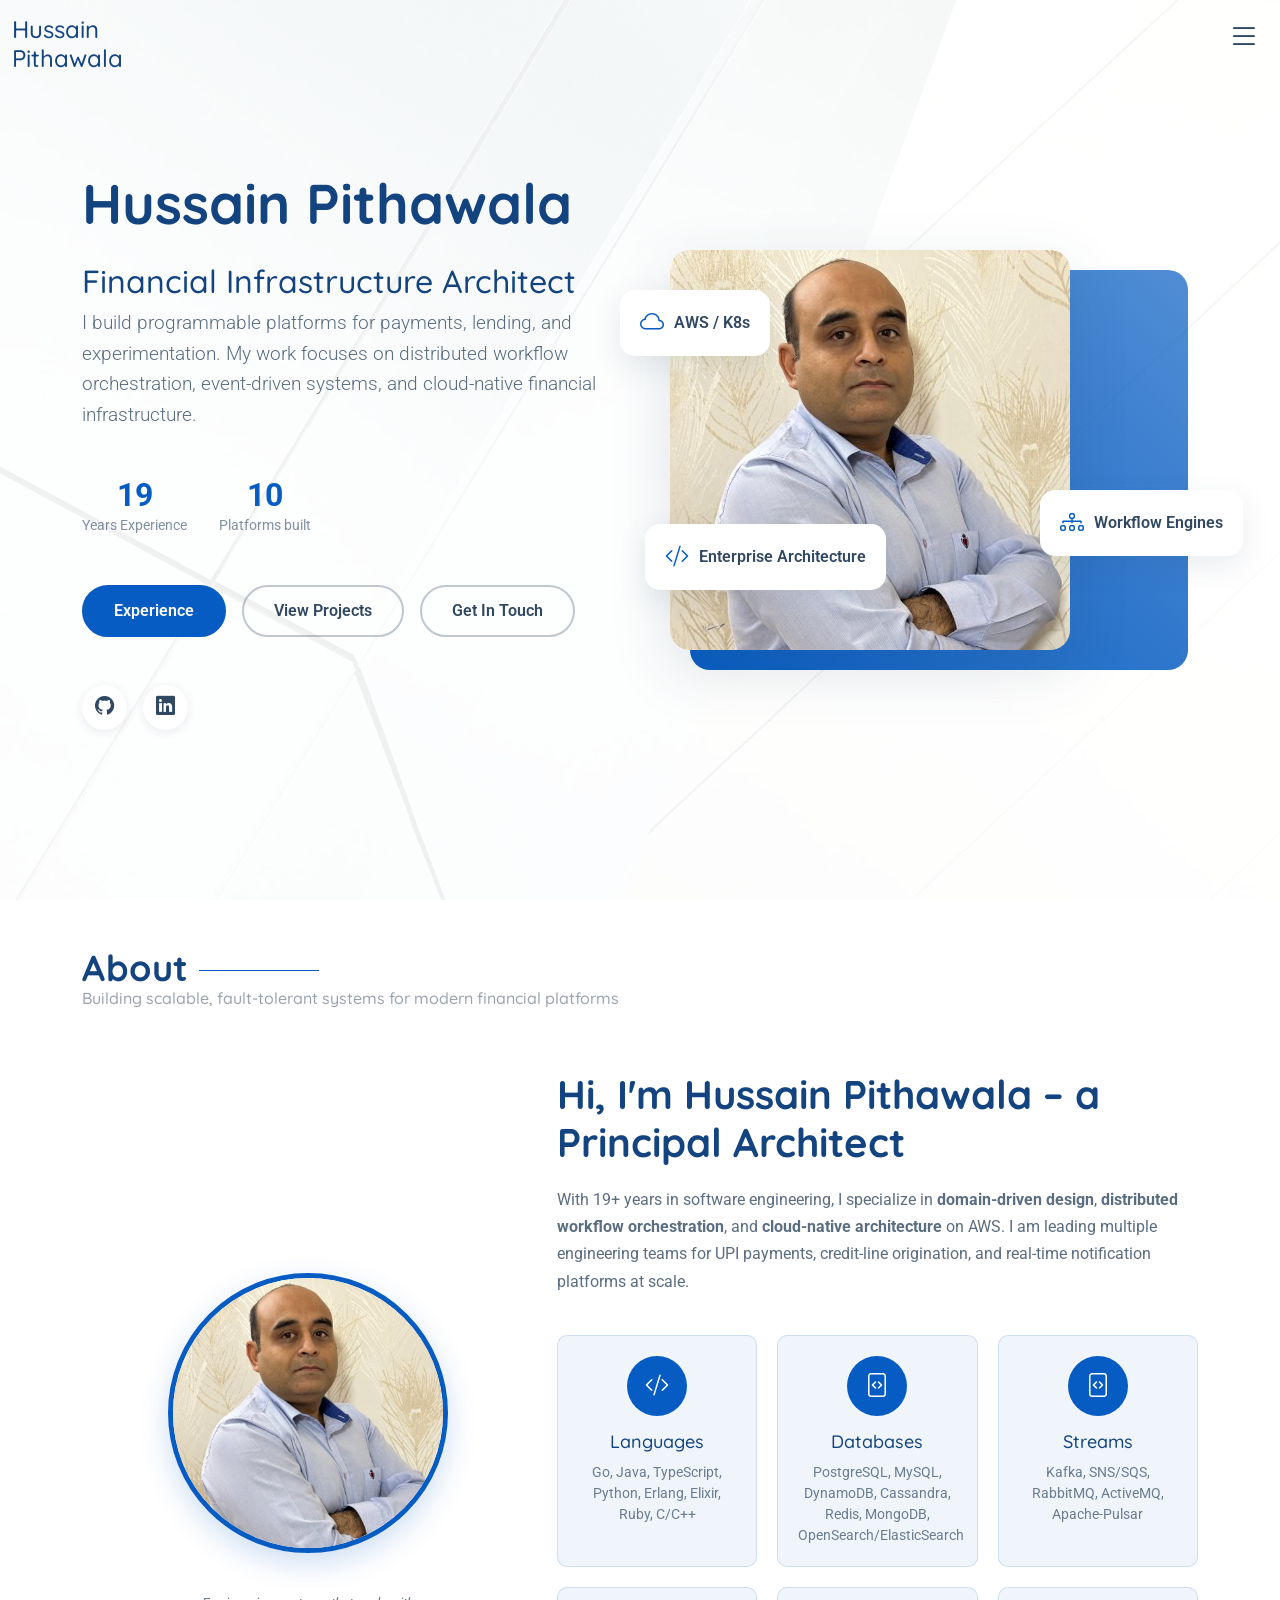
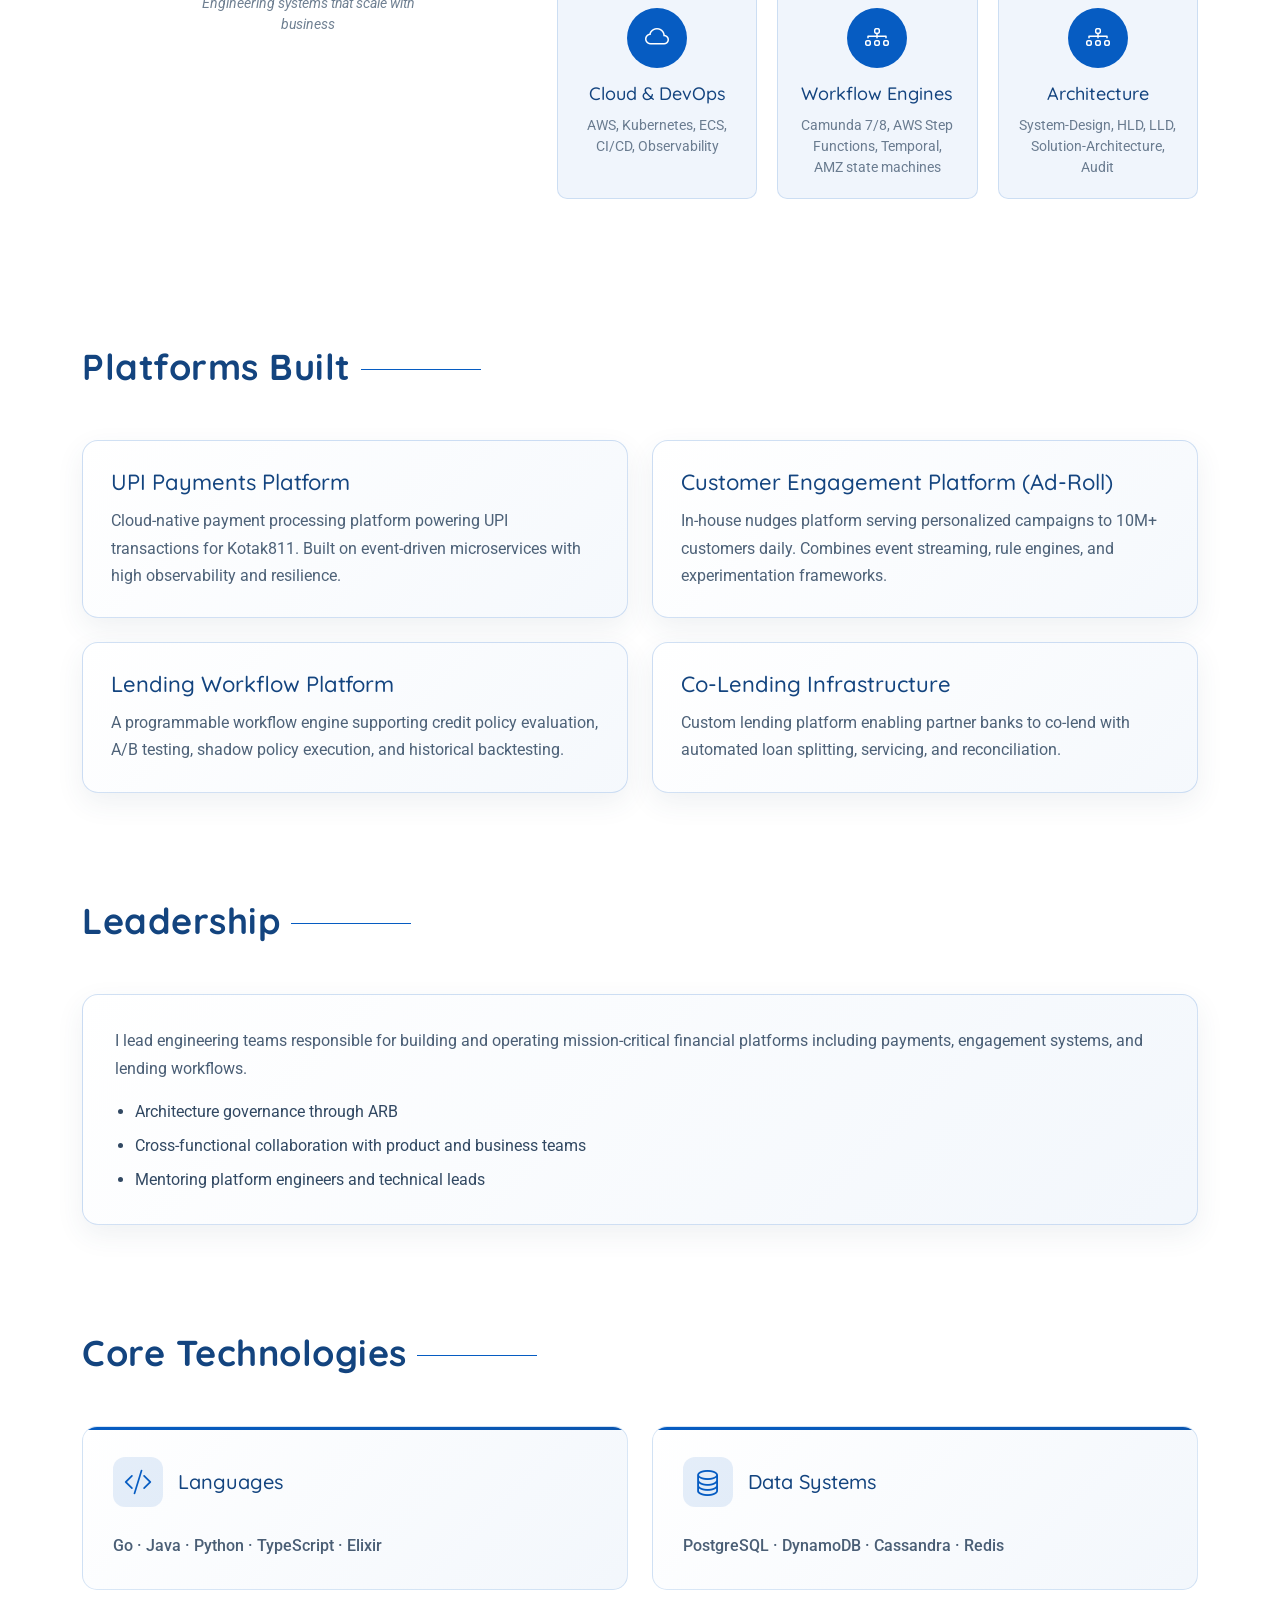
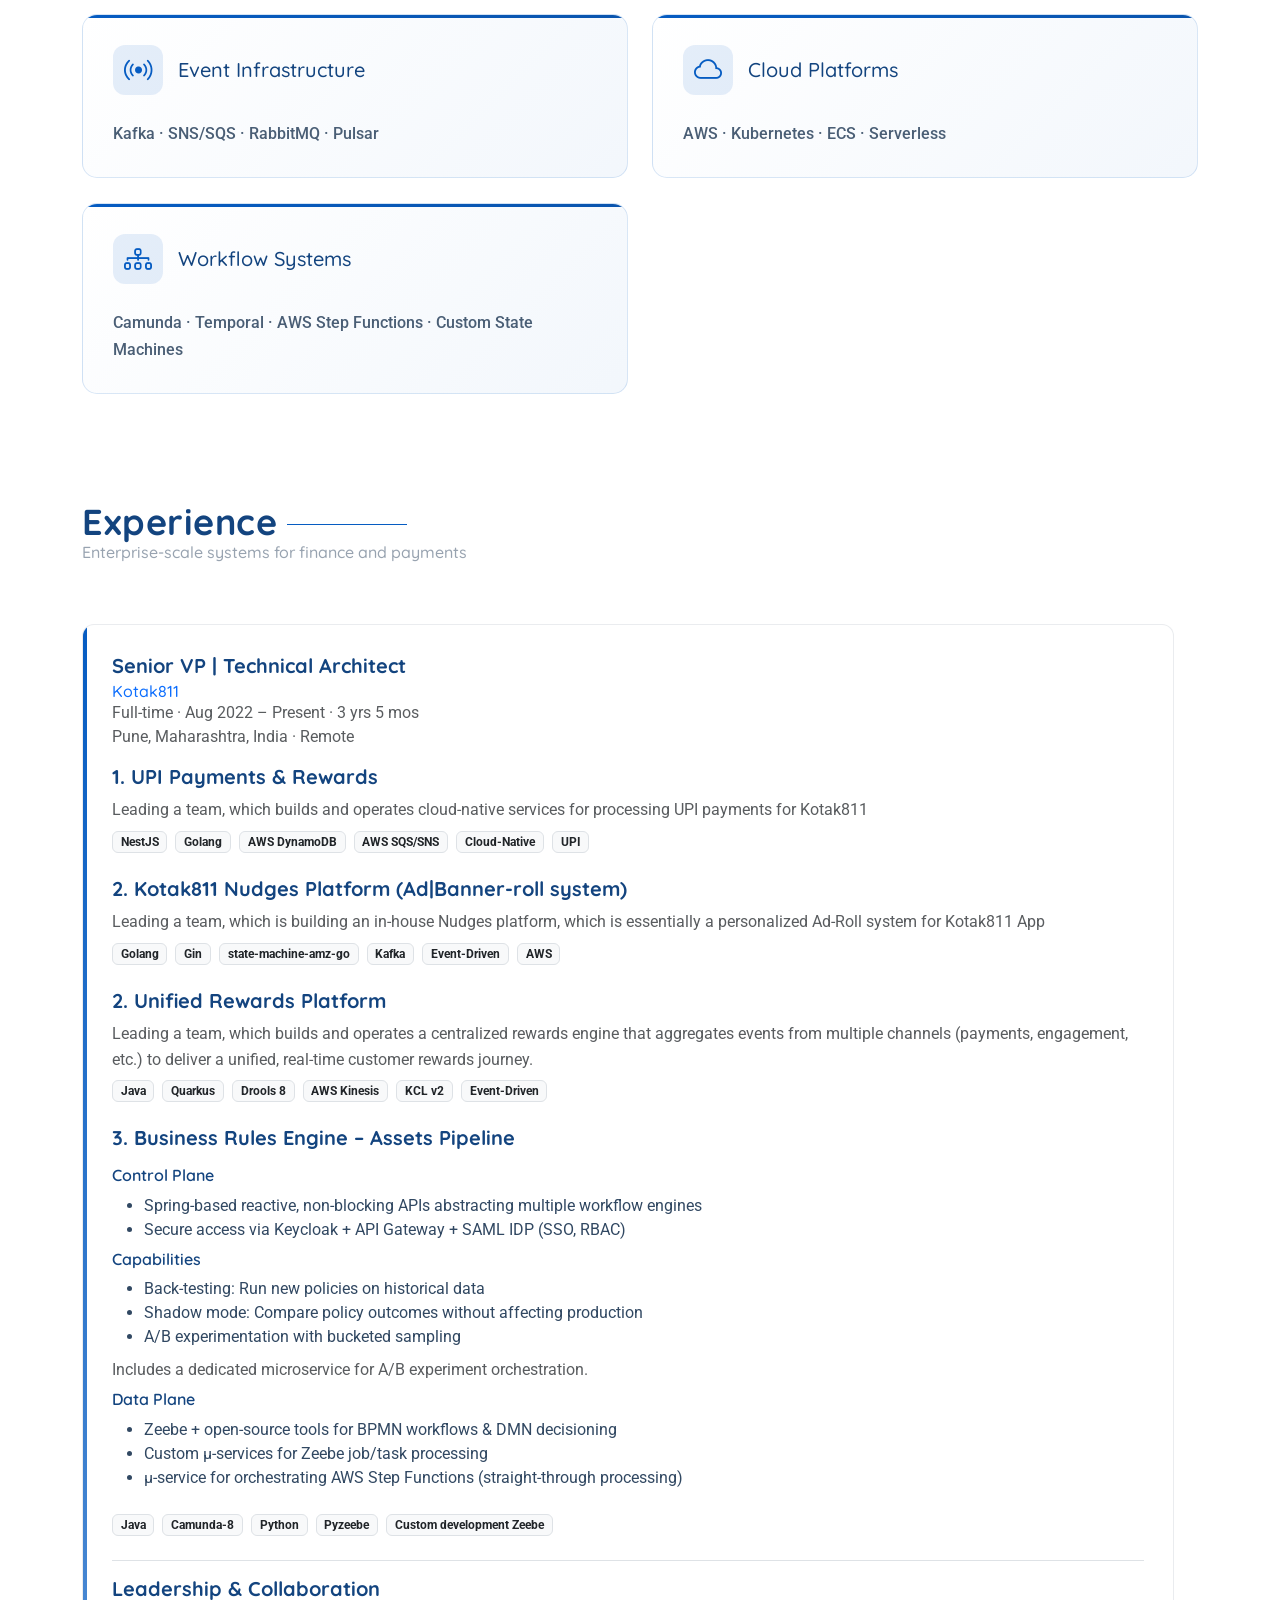
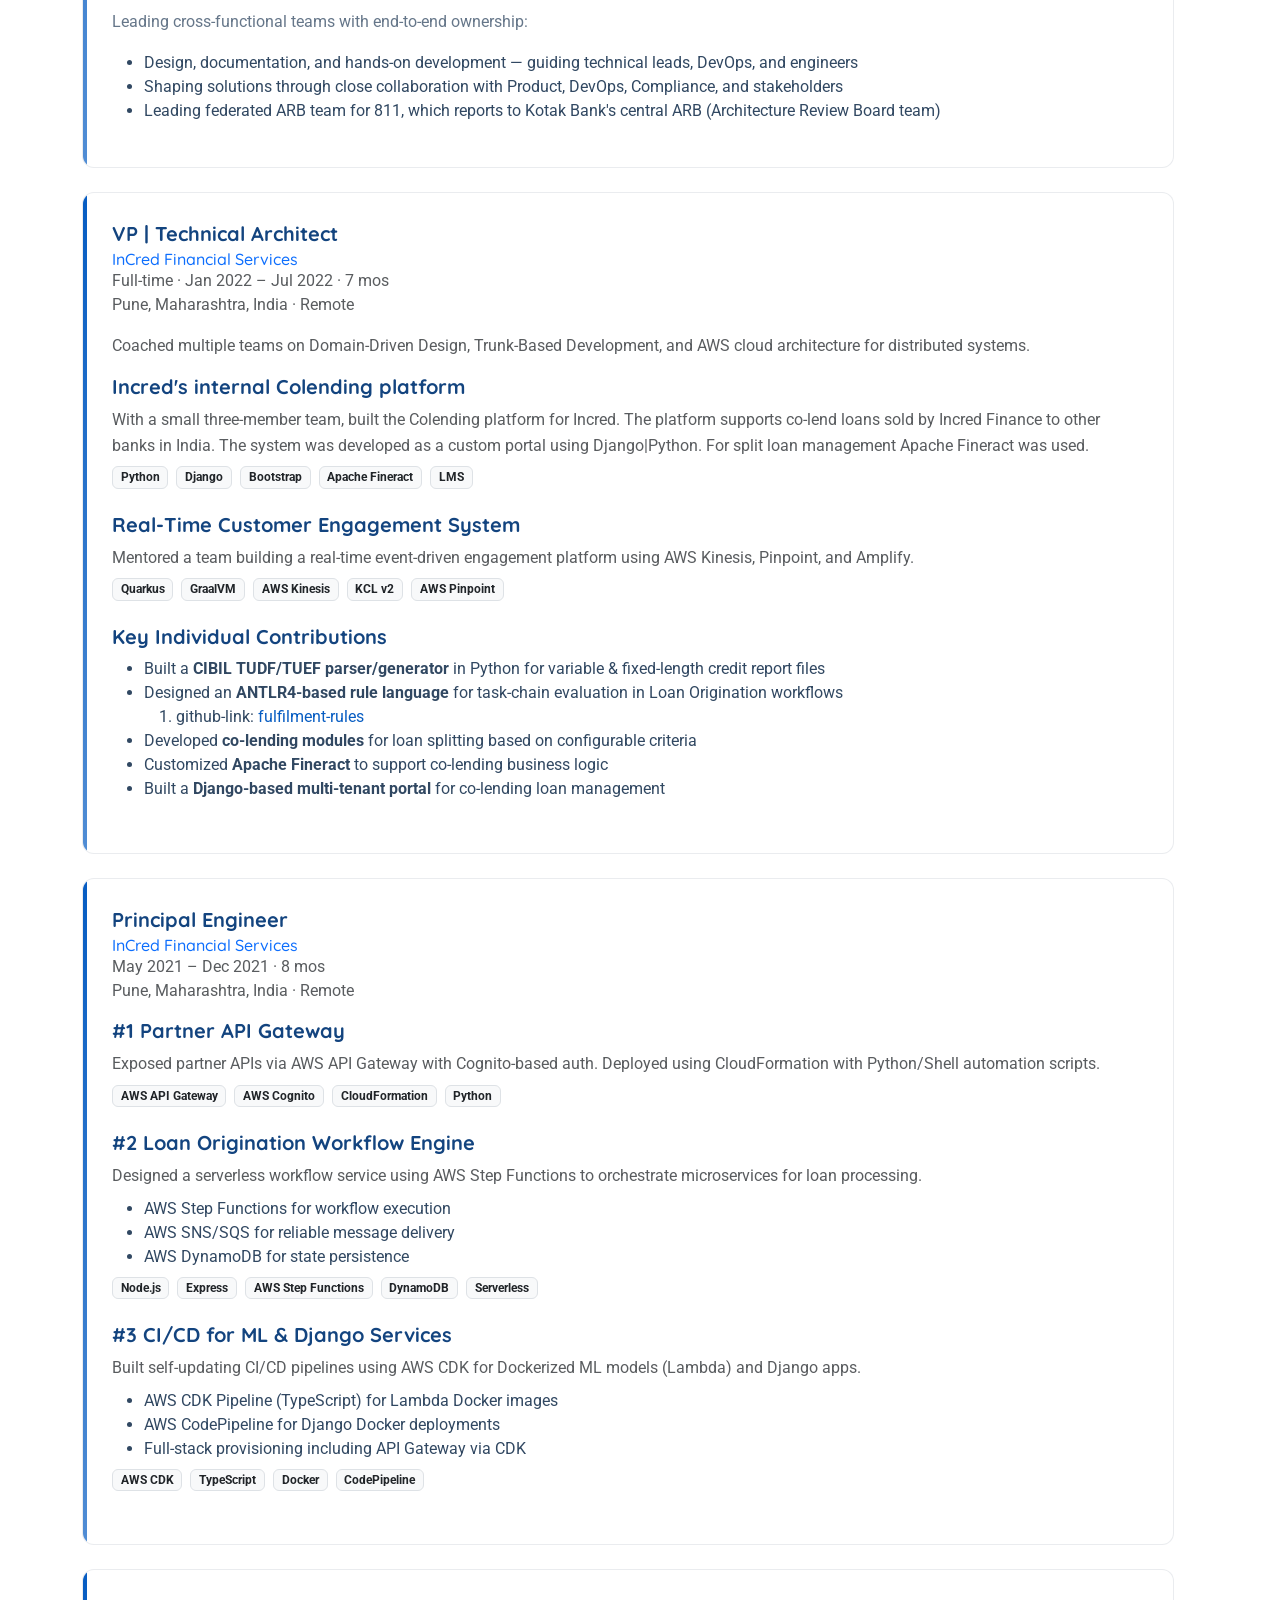
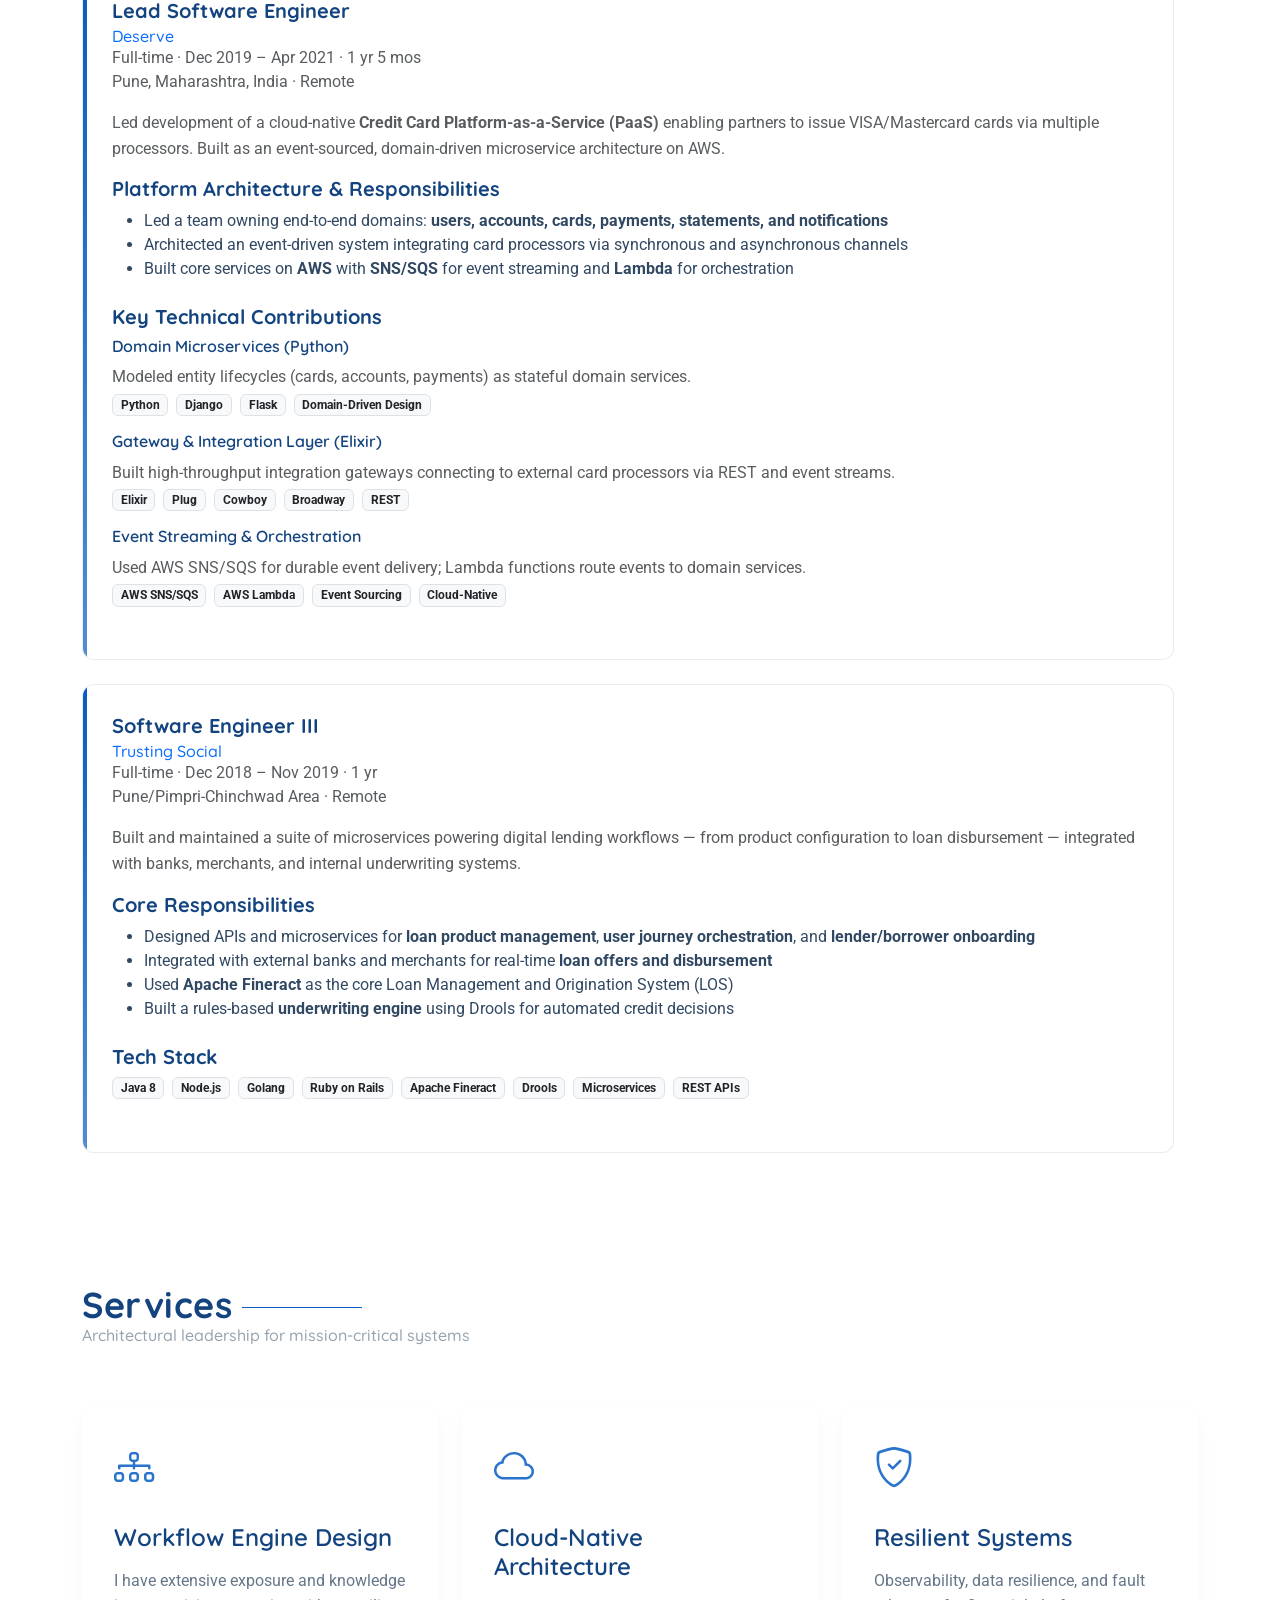
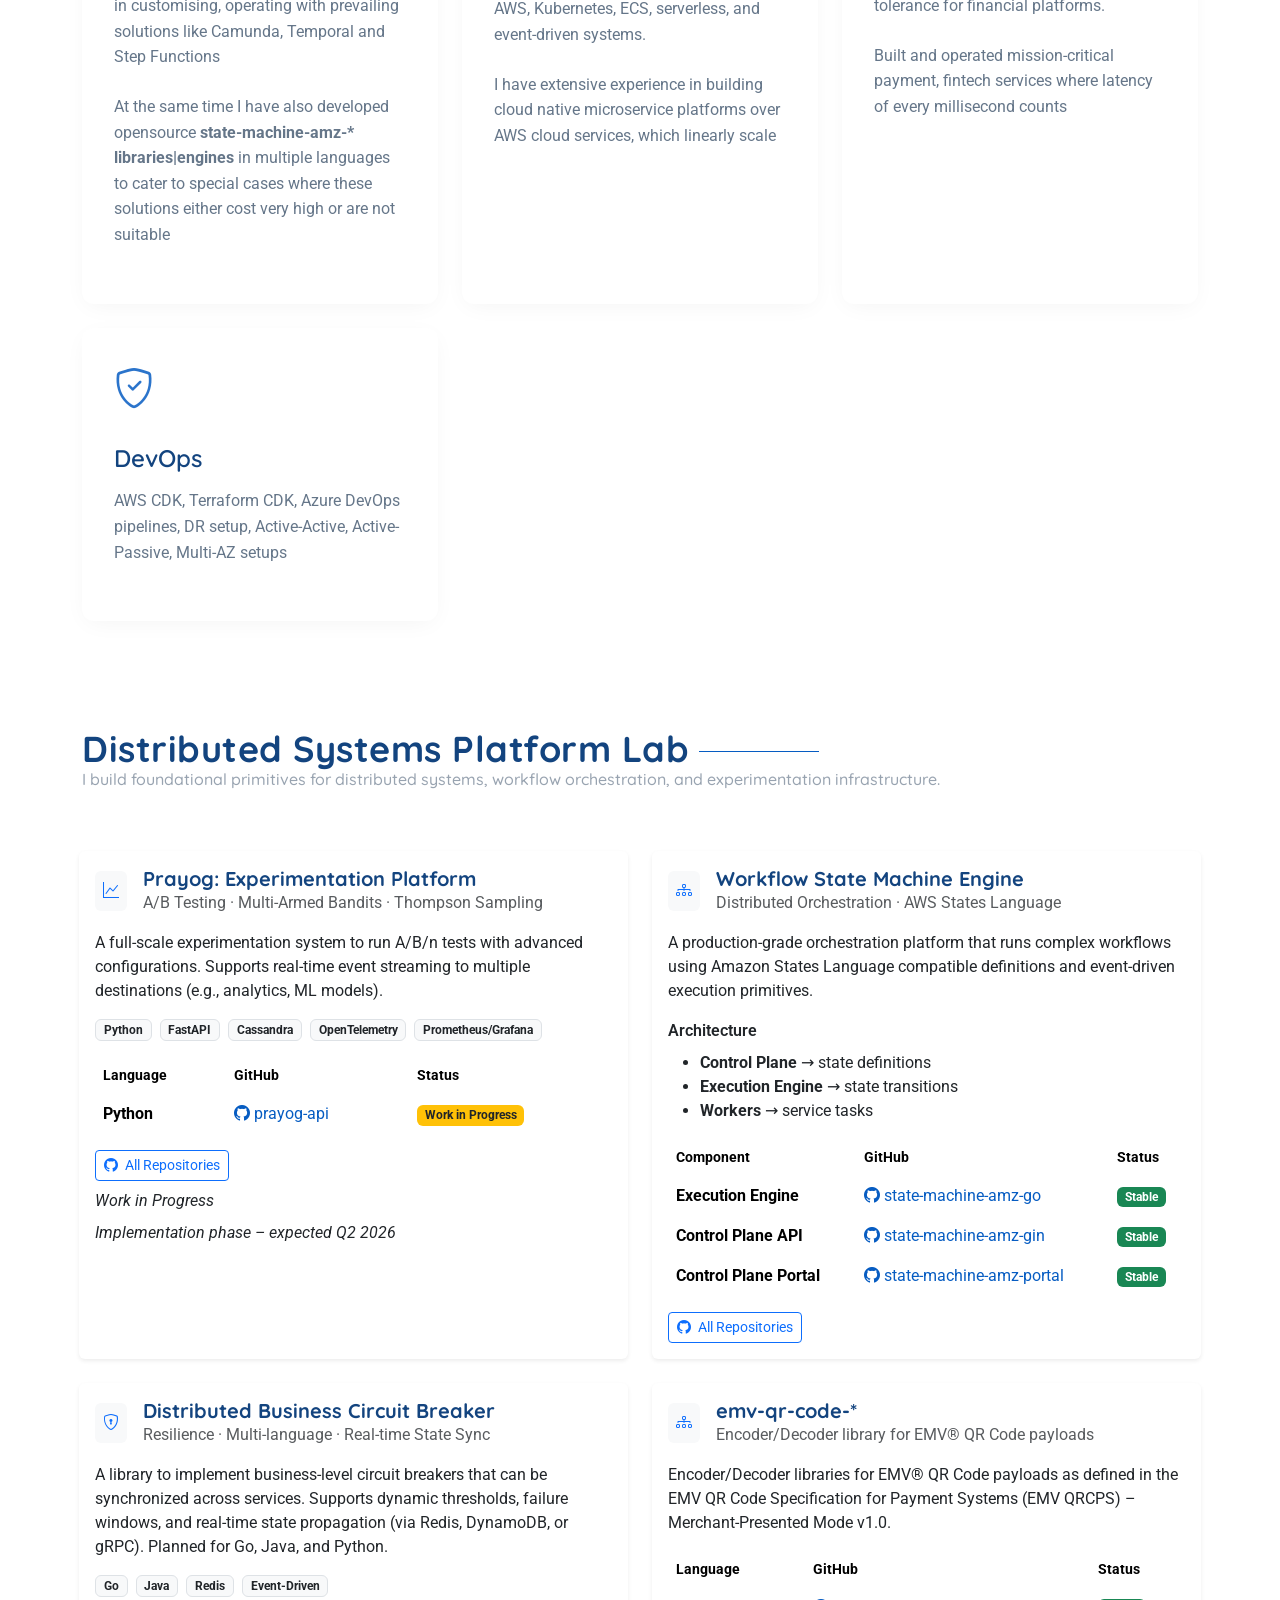
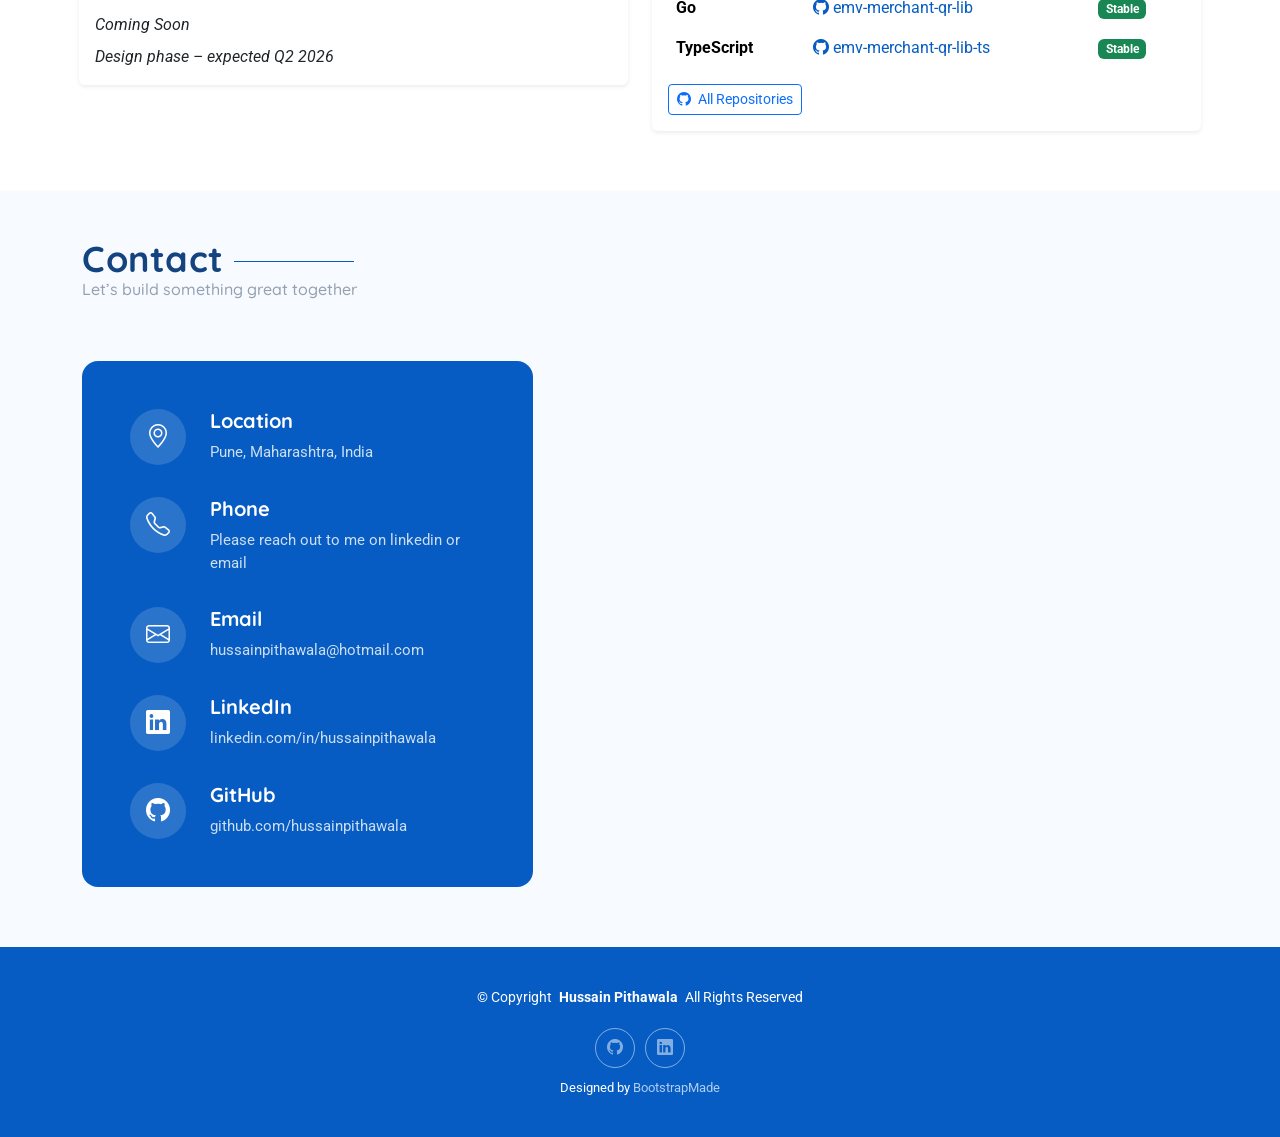
==== index.html @ 538e1e31 "added leadership section and improved workflow state machine details" ====
<!DOCTYPE html>
<html lang="en">
<head>
  <meta charset="utf-8">
  <meta content="width=device-width, initial-scale=1.0" name="viewport">
  <title>Hussain Pithawala – Principal Architect</title>
  <meta name="description" content="Principal Architect specializing in distributed systems, workflow engines (Camunda, AWS Step Functions), and cloud-native platforms on AWS & Kubernetes.">
  <meta name="keywords" content="Go, Java, AWS, Kubernetes, Camunda, Step Functions, Temporal, Workflow Engine, Distributed Systems, Banking, UPI, Lending">

  <!-- Favicons -->
  <link href="assets/img/favicon.png" rel="icon">
  <link href="assets/img/apple-touch-icon.png" rel="apple-touch-icon">

  <!-- Fonts -->
  <link href="https://fonts.googleapis.com" rel="preconnect">
  <link href="https://fonts.gstatic.com" rel="preconnect" crossorigin>
  <link href="https://fonts.googleapis.com/css2?family=Roboto:ital,wght@0,100;0,300;0,400;0,500;0,700;0,900;1,100;1,300;1,400;1,500;1,700;1,900&family=Open+Sans:ital,wght@0,300;0,400;0,500;0,600;0,700;0,800;1,300;1,400;1,500;1,600;1,700;1,800&family=Quicksand:wght@300;400;500;600;700&display=swap" rel="stylesheet">

  <!-- Vendor CSS Files -->
  <link href="assets/vendor/bootstrap/css/bootstrap.min.css" rel="stylesheet">
  <link href="assets/vendor/bootstrap-icons/bootstrap-icons.css" rel="stylesheet">
  <link href="assets/vendor/aos/aos.css" rel="stylesheet">
  <link href="assets/vendor/glightbox/css/glightbox.min.css" rel="stylesheet">
  <link href="assets/vendor/swiper/swiper-bundle.min.css" rel="stylesheet">

  <!-- Main CSS File -->
  <link href="assets/css/main.css" rel="stylesheet">
</head>

<body class="index-page">
<header id="header" class="header d-flex align-items-center fixed-top">
  <div class="container-fluid  d-flex align-items-center justify-content-between ">
    <a href="#" class="logo d-flex align-items-center">
      <h4 class="sitename">Hussain <br/> Pithawala</h4>
    </a>
    <nav id="navmenu" class="navmenu">
      <div class="profile-img">
        <img src="assets/img/profile/hussain-1.jpeg" alt="Hussain Pithawala" class="img-fluid rounded-circle">
      </div>
      <a href="/" class="logo d-flex align-items-center justify-content-center">
        <h1 class="sitename">Hussain Pithawala</h1>
      </a>
      <div class="social-links text-center">
        <a href="https://github.com/hussainpithawala" class="github"><i class="bi bi-github"></i></a>
        <a href="https://www.linkedin.com/in/hussainpithawala" class="linkedin"><i class="bi bi-linkedin"></i></a>
      </div>
      <ul>
        <li><a href="#hero">Home</a></li>
        <li><a href="#about">About</a></li>
        <li><a href="#resume">Experience</a></li>
        <li><a href="#portfolio">Portfolio</a></li>
        <li><a href="#services">Services</a></li>
        <li><a href="#contact">Contact</a></li>
      </ul>
      <i class="mobile-nav-toggle d-xl-none bi bi-list"></i>
    </nav>
  </div>
</header>

<main class="main">
  <!-- Hero Section -->
  <section id="hero" class="hero section">
    <div class="container">
      <div class="row g-0 align-items-center">
        <div class="col-lg-6 hero-content" data-aos="fade-right" data-aos-delay="100">
          <div class="content-wrapper">
            <h1 class="hero-title">Hussain Pithawala</h1>
            <h2>Financial Infrastructure Architect</h2>
            <p class="lead">I build programmable platforms for payments, lending, and experimentation. My work focuses on distributed workflow orchestration, event-driven systems, and cloud-native financial infrastructure.</p>
            <div class="hero-stats" data-aos="fade-up" data-aos-delay="200">
              <div class="stat-item">
                <span class="purecounter" data-purecounter-start="0" data-purecounter-end="19" data-purecounter-duration="2">0</span>
                <span class="stat-label">Years Experience</span>
              </div>
              <div class="stat-item">
                <span class="purecounter" data-purecounter-start="0" data-purecounter-end="10" data-purecounter-duration="2">0</span>
                <span class="stat-label">Platforms built</span>
              </div>
            </div>
            <div class="hero-actions" data-aos="fade-up" data-aos-delay="300">
              <a href="#resume" class="btn btn-primary">Experience</a>
              <a href="#portfolio" class="btn btn-outline">View Projects</a>
              <a href="#contact" class="btn btn-outline">Get In Touch</a>
            </div>
            <div class="social-links mt-3" data-aos="fade-up" data-aos-delay="400">
              <a href="https://github.com/hussainpithawala"><i class="bi bi-github"></i></a>
              <a href="https://www.linkedin.com/in/hussainpithawala"><i class="bi bi-linkedin"></i></a>
            </div>
          </div>
        </div>
        <div class="col-lg-6 hero-image" data-aos="fade-left" data-aos-delay="200">
          <div class="image-container">
            <div class="floating-elements">
              <div class="floating-card card-1" data-aos="zoom-in" data-aos-delay="400">
                <i class="bi bi-cloud"></i>
                <span>AWS / K8s</span>
              </div>
              <div class="floating-card card-2" data-aos="zoom-in" data-aos-delay="500">
                <i class="bi bi-diagram-3"></i>
                <span>Workflow Engines</span>
              </div>
              <div class="floating-card card-3" data-aos="zoom-in" data-aos-delay="300">
                <i class="bi bi-code-slash"></i>
                <span>Enterprise Architecture</span>
              </div>
<!--              <div class="floating-card card-4" data-aos="zoom-in" data-aos-delay="300">-->
<!--                <i class="bi bi-shield-plus"></i>-->
<!--                <span>Distributed Systems</span>-->
<!--              </div>-->
            </div>
            <img src="assets/img/profile/hussain-1.jpeg" alt="Hussain Pithawala" class="img-fluid hero-main-image">
            <div class="image-overlay"></div>
          </div>
        </div>
      </div>
    </div>
  </section>

  <!-- About Section -->
  <section id="about" class="about section">
    <div class="container section-title">
      <h2>About</h2>
      <p>Building scalable, fault-tolerant systems for modern financial platforms</p>
    </div>
    <div class="container" data-aos="fade-up" data-aos-delay="100">
      <div class="row align-items-center">
        <div class="col-lg-5" data-aos="fade-right" data-aos-delay="200">
          <div class="profile-image-wrapper">
            <div class="profile-image">
              <img src="assets/img/profile/hussain-1.jpeg" alt="Profile" class="img-fluid">
            </div>
            <div class="signature-section">
              <p class="quote">Engineering systems that scale with business</p>
            </div>
          </div>
        </div>
        <div class="col-lg-7" data-aos="fade-left" data-aos-delay="300">
          <div class="about-content">
            <div class="intro">
              <h2>Hi, I'm Hussain Pithawala – a Principal Architect</h2>
              <p>With 19+ years in software engineering, I specialize in <strong>domain-driven design</strong>, <strong>distributed workflow orchestration</strong>, and <strong>cloud-native architecture</strong> on AWS. I am leading multiple engineering teams for UPI payments, credit-line origination, and real-time notification platforms at scale.</p>
            </div>
            <div class="skills-grid">
              <div class="skill-item" data-aos="zoom-in" data-aos-delay="500">
                <div class="skill-icon"><i class="bi bi-code-slash"></i></div>
                <h4>Languages</h4>
                <p>Go, Java, TypeScript, Python, Erlang, Elixir, Ruby, C/C++</p>
              </div>
              <div class="skill-item" data-aos="zoom-in" data-aos-delay="500">
                <div class="skill-icon"><i class="bi bi-file-code"></i></div>
                <h4>Databases</h4>
                <p>PostgreSQL, MySQL, DynamoDB, Cassandra, Redis, MongoDB, OpenSearch/ElasticSearch</p>
              </div>
              <div class="skill-item" data-aos="zoom-in" data-aos-delay="500">
                <div class="skill-icon"><i class="bi bi-file-code"></i></div>
                <h4>Streams</h4>
                <p>Kafka, SNS/SQS, RabbitMQ, ActiveMQ, Apache-Pulsar</p>
              </div>
              <div class="skill-item" data-aos="zoom-in" data-aos-delay="450">
                <div class="skill-icon"><i class="bi bi-cloud"></i></div>
                <h4>Cloud & DevOps</h4>
                <p>AWS, Kubernetes, ECS, CI/CD, Observability</p>
              </div>
              <div class="skill-item" data-aos="zoom-in" data-aos-delay="400">
                <div class="skill-icon"><i class="bi bi-diagram-3"></i></div>
                <h4>Workflow Engines</h4>
                <p>Camunda 7/8, AWS Step Functions, Temporal, AMZ state machines</p>
              </div>
              <div class="skill-item" data-aos="zoom-in" data-aos-delay="400">
                <div class="skill-icon"><i class="bi bi-diagram-3"></i></div>
                <h4>Architecture</h4>
                <p>System-Design, HLD, LLD, Solution-Architecture, Audit</p>
              </div>
            </div>
            </div>
          </div>
        </div>
      </div>
  </section>

  <!-- Platforms Section -->
  <section id="platforms" class="platforms section">
    <div class="container section-title">
      <h2>Platforms Built</h2>
    </div>
    <div class="container" data-aos="fade-up" data-aos-delay="100">
      <div class="row g-4">
        <div class="col-md-6" data-aos="fade-up" data-aos-delay="200">
          <article class="platform-card">
            <h3>UPI Payments Platform</h3>
            <p>Cloud-native payment processing platform powering UPI transactions for Kotak811. Built on event-driven microservices with high observability and resilience.</p>
          </article>
        </div>
        <div class="col-md-6" data-aos="fade-up" data-aos-delay="250">
          <article class="platform-card">
            <h3>Customer Engagement Platform (Ad-Roll)</h3>
            <p>In-house nudges platform serving personalized campaigns to 10M+ customers daily. Combines event streaming, rule engines, and experimentation frameworks.</p>
          </article>
        </div>
        <div class="col-md-6" data-aos="fade-up" data-aos-delay="300">
          <article class="platform-card">
            <h3>Lending Workflow Platform</h3>
            <p>A programmable workflow engine supporting credit policy evaluation, A/B testing, shadow policy execution, and historical backtesting.</p>
          </article>
        </div>
        <div class="col-md-6" data-aos="fade-up" data-aos-delay="350">
          <article class="platform-card">
            <h3>Co-Lending Infrastructure</h3>
            <p>Custom lending platform enabling partner banks to co-lend with automated loan splitting, servicing, and reconciliation.</p>
          </article>
        </div>
      </div>
    </div>
  </section>

  <!-- Leadership Section -->
  <section id="leadership" class="leadership section">
    <div class="container section-title">
      <h2>Leadership</h2>
    </div>
    <div class="container" data-aos="fade-up" data-aos-delay="100">
      <div class="leadership-panel">
        <p>I lead engineering teams responsible for building and operating mission-critical financial platforms including payments, engagement systems, and lending workflows.</p>
        <ul>
          <li>Architecture governance through ARB</li>
          <li>Cross-functional collaboration with product and business teams</li>
          <li>Mentoring platform engineers and technical leads</li>
        </ul>
      </div>
    </div>
  </section>

  <!-- Skills Section -->
  <section id="skills" class="skills section">
    <div class="container section-title">
      <h2>Core Technologies</h2>
    </div>
    <div class="container" data-aos="fade-up" data-aos-delay="100">
      <div class="skills-grid">
        <div class="row g-4">
          <div class="col-md-6" data-aos="flip-left" data-aos-delay="200">
            <div class="skill-card">
              <div class="skill-header"><i class="bi bi-code-slash"></i><h3>Languages</h3></div>
              <p class="skill-stack">Go · Java · Python · TypeScript · Elixir</p>
            </div>
          </div>
          <div class="col-md-6" data-aos="flip-left" data-aos-delay="250">
            <div class="skill-card">
              <div class="skill-header"><i class="bi bi-database"></i><h3>Data Systems</h3></div>
              <p class="skill-stack">PostgreSQL · DynamoDB · Cassandra · Redis</p>
            </div>
          </div>
          <div class="col-md-6" data-aos="flip-left" data-aos-delay="300">
            <div class="skill-card">
              <div class="skill-header"><i class="bi bi-broadcast"></i><h3>Event Infrastructure</h3></div>
              <p class="skill-stack">Kafka · SNS/SQS · RabbitMQ · Pulsar</p>
            </div>
          </div>
          <div class="col-md-6" data-aos="flip-left" data-aos-delay="350">
            <div class="skill-card">
              <div class="skill-header"><i class="bi bi-cloud"></i><h3>Cloud Platforms</h3></div>
              <p class="skill-stack">AWS · Kubernetes · ECS · Serverless</p>
            </div>
          </div>
          <div class="col-md-6" data-aos="flip-left" data-aos-delay="400">
            <div class="skill-card">
              <div class="skill-header"><i class="bi bi-diagram-3"></i><h3>Workflow Systems</h3></div>
              <p class="skill-stack">Camunda · Temporal · AWS Step Functions · Custom State Machines</p>
            </div>
          </div>
        </div>
      </div>
    </div>
  </section>

  <!-- Resume Section -->
  <section id="resume" class="resume section">
    <div class="container section-title">
      <h2>Experience</h2>
      <p>Enterprise-scale systems for finance and payments</p>
    </div>
    <div class="container" data-aos="fade-up" data-aos-delay="100">
      <div class="row">
        <div class="col-lg-12">
          <div class="experience-section">
            <div class="experience-cards">
              <div class="experience-card">
                <div class="card-header d-flex justify-content-between align-items-start">
                  <div class="role-info">
                    <h3 class="fw-bold">Senior VP | Technical Architect</h3>
                    <h4 class="text-primary">Kotak811</h4>
                    <p class="text-muted mb-0">Full-time · Aug 2022 – Present · 3 yrs 5 mos</p>
                    <p class="text-muted mb-0">Pune, Maharashtra, India · Remote</p>
                  </div>
                  <!-- Optional: Add logo if available -->
                  <!-- <img src="assets/img/logos/kotak811-logo.webp" alt="Kotak811" class="logo-img" style="height: 40px;"> -->
                </div>

                <div class="card-body mt-3">
                  <!-- Initiative 1: UPI Payments & Rewards -->
                  <div class="mb-4">
                    <h5 class="fw-bold">1. UPI Payments & Rewards</h5>
                    <p class="text-muted mb-2">
                      Leading a team, which builds and operates cloud-native services for processing UPI payments for Kotak811
                    </p>
                    <div class="d-flex flex-wrap gap-2">
                      <span class="badge bg-light text-dark border">NestJS</span>
                      <span class="badge bg-light text-dark border">Golang</span>
                      <span class="badge bg-light text-dark border">AWS DynamoDB</span>
                      <span class="badge bg-light text-dark border">AWS SQS/SNS</span>
                      <span class="badge bg-light text-dark border">Cloud-Native</span>
                      <span class="badge bg-light text-dark border">UPI</span>
                    </div>
                  </div>

                  <!-- Initiative 2: Nudges Platform -->
                  <div class="mb-4">
                    <h5 class="fw-bold">2. Kotak811 Nudges Platform (Ad|Banner-roll system)</h5>
                    <p class="text-muted mb-2">
                      Leading a team, which is building an in-house Nudges platform, which is essentially a personalized Ad-Roll system for Kotak811 App
                    </p>
                    <div class="d-flex flex-wrap gap-2">
                      <span class="badge bg-light text-dark border">Golang</span>
                      <span class="badge bg-light text-dark border">Gin</span>
                      <span class="badge bg-light text-dark border">state-machine-amz-go</span>
                      <span class="badge bg-light text-dark border">Kafka</span>
                      <span class="badge bg-light text-dark border">Event-Driven</span>
                      <span class="badge bg-light text-dark border">AWS</span>
                    </div>
                  </div>

                  <!-- Initiative 2: Rewards Platform -->
                  <div class="mb-4">
                    <h5 class="fw-bold">2. Unified Rewards Platform</h5>
                    <p class="text-muted mb-2">
                      Leading a team, which builds and operates a centralized rewards engine that aggregates events from multiple channels (payments, engagement, etc.) to deliver a unified, real-time customer rewards journey.
                    </p>
                    <div class="d-flex flex-wrap gap-2">
                      <span class="badge bg-light text-dark border">Java</span>
                      <span class="badge bg-light text-dark border">Quarkus</span>
                      <span class="badge bg-light text-dark border">Drools 8</span>
                      <span class="badge bg-light text-dark border">AWS Kinesis</span>
                      <span class="badge bg-light text-dark border">KCL v2</span>
                      <span class="badge bg-light text-dark border">Event-Driven</span>
                    </div>
                  </div>

                  <!-- Initiative 3: Business Rules Engine -->
                  <div class="mb-4">
                    <h5 class="fw-bold">3. Business Rules Engine – Assets Pipeline</h5>

                    <h6 class="mt-3 fw-semibold">Control Plane</h6>
                    <ul class="mb-2">
                      <li>Spring-based reactive, non-blocking APIs abstracting multiple workflow engines</li>
                      <li>Secure access via Keycloak + API Gateway + SAML IDP (SSO, RBAC)</li>
                    </ul>

                    <h6 class="fw-semibold">Capabilities</h6>
                    <ul class="mb-2">
                      <li>Back-testing: Run new policies on historical data</li>
                      <li>Shadow mode: Compare policy outcomes without affecting production</li>
                      <li>A/B experimentation with bucketed sampling</li>
                    </ul>
                    <p class="text-muted mb-2">
                      Includes a dedicated microservice for A/B experiment orchestration.
                    </p>

                    <h6 class="fw-semibold">Data Plane</h6>
                    <ul class="mb-2">
                      <li>Zeebe + open-source tools for BPMN workflows & DMN decisioning</li>
                      <li>Custom µ-services for Zeebe job/task processing</li>
                      <li>µ-service for orchestrating AWS Step Functions (straight-through processing)</li>
                    </ul>
                  </div>
                  <div class="d-flex flex-wrap gap-2">
                    <span class="badge bg-light text-dark border">Java</span>
                    <span class="badge bg-light text-dark border">Camunda-8</span>
                    <span class="badge bg-light text-dark border">Python</span>
                    <span class="badge bg-light text-dark border">Pyzeebe</span>
                    <span class="badge bg-light text-dark border">Custom development Zeebe</span>
                  </div>

                  <!-- Leadership Role -->
                  <div class="mt-4 pt-3 border-top">
                    <h5 class="fw-bold">Leadership & Collaboration</h5>
                    <p>Leading cross-functional teams with end-to-end ownership:</p>
                    <ul>
                      <li>Design, documentation, and hands-on development — guiding technical leads, DevOps, and engineers</li>
                      <li>Shaping solutions through close collaboration with Product, DevOps, Compliance, and stakeholders</li>
                      <li>Leading federated ARB team for 811, which reports to Kotak Bank's central ARB (Architecture Review Board team)</li>
                    </ul>
                  </div>
                </div>
              </div>
              <div class="experience-card">
                <div class="card-header d-flex justify-content-between align-items-start">
                  <div class="role-info">
                    <h3 class="fw-bold">VP | Technical Architect</h3>
                    <h4 class="text-primary">InCred Financial Services</h4>
                    <p class="text-muted mb-0">Full-time · Jan 2022 – Jul 2022 · 7 mos</p>
                    <p class="text-muted mb-0">Pune, Maharashtra, India · Remote</p>
                  </div>
                </div>

                <div class="card-body mt-3">
                  <p class="text-muted mb-3">
                    Coached multiple teams on Domain-Driven Design, Trunk-Based Development, and AWS cloud architecture for distributed systems.
                  </p>

                  <div class="mb-4">
                    <h5 class="fw-bold">Incred's internal Colending platform</h5>
                    <p class="text-muted mb-2">
                      With a small three-member team, built the Colending platform for Incred. The platform supports co-lend loans sold by Incred Finance to other banks in India.
                      The system was developed as a custom portal using Django|Python. For split loan management Apache Fineract was used.
                    </p>
                    <div class="d-flex flex-wrap gap-2">
                      <span class="badge bg-light text-dark border">Python</span>
                      <span class="badge bg-light text-dark border">Django</span>
                      <span class="badge bg-light text-dark border">Bootstrap</span>
                      <span class="badge bg-light text-dark border">Apache Fineract</span>
                      <span class="badge bg-light text-dark border">LMS</span>
                    </div>
                  </div>

                  <div class="mb-4">
                    <h5 class="fw-bold">Real-Time Customer Engagement System</h5>
                    <p class="text-muted mb-2">
                      Mentored a team building a real-time event-driven engagement platform using AWS Kinesis, Pinpoint, and Amplify.
                    </p>
                    <div class="d-flex flex-wrap gap-2">
                      <span class="badge bg-light text-dark border">Quarkus</span>
                      <span class="badge bg-light text-dark border">GraalVM</span>
                      <span class="badge bg-light text-dark border">AWS Kinesis</span>
                      <span class="badge bg-light text-dark border">KCL v2</span>
                      <span class="badge bg-light text-dark border">AWS Pinpoint</span>
                    </div>
                  </div>

                  <div class="mb-4">
                    <h5 class="fw-bold">Key Individual Contributions</h5>
                    <ul class="mb-2">
                      <li>Built a <strong>CIBIL TUDF/TUEF parser/generator</strong> in Python for variable & fixed-length credit report files</li>
                      <li>Designed an <strong>ANTLR4-based rule language</strong> for task-chain evaluation in Loan Origination workflows</li>
                      <ol>
                        <li>github-link: <a href="https://github.com/hussainpithawala/fulfilment-rules" target="_blank">fulfilment-rules</a></li>
                      </ol>
                      <li>Developed <strong>co-lending modules</strong> for loan splitting based on configurable criteria</li>
                      <li>Customized <strong>Apache Fineract</strong> to support co-lending business logic</li>
                      <li>Built a <strong>Django-based multi-tenant portal</strong> for co-lending loan management</li>
                    </ul>
                  </div>
                </div>
              </div>
              <div class="experience-card mt-4">
                <div class="card-header d-flex justify-content-between align-items-start">
                  <div class="role-info">
                    <h3 class="fw-bold">Principal Engineer</h3>
                    <h4 class="text-primary">InCred Financial Services</h4>
                    <p class="text-muted mb-0">May 2021 – Dec 2021 · 8 mos</p>
                    <p class="text-muted mb-0">Pune, Maharashtra, India · Remote</p>
                  </div>
                </div>

                <div class="card-body mt-3">
                  <div class="mb-4">
                    <h5 class="fw-bold">#1 Partner API Gateway</h5>
                    <p class="text-muted mb-2">
                      Exposed partner APIs via AWS API Gateway with Cognito-based auth. Deployed using CloudFormation with Python/Shell automation scripts.
                    </p>
                    <div class="d-flex flex-wrap gap-2">
                      <span class="badge bg-light text-dark border">AWS API Gateway</span>
                      <span class="badge bg-light text-dark border">AWS Cognito</span>
                      <span class="badge bg-light text-dark border">CloudFormation</span>
                      <span class="badge bg-light text-dark border">Python</span>
                    </div>
                  </div>

                  <div class="mb-4">
                    <h5 class="fw-bold">#2 Loan Origination Workflow Engine</h5>
                    <p class="text-muted mb-2">
                      Designed a serverless workflow service using AWS Step Functions to orchestrate microservices for loan processing.
                    </p>
                    <ul class="mb-2">
                      <li>AWS Step Functions for workflow execution</li>
                      <li>AWS SNS/SQS for reliable message delivery</li>
                      <li>AWS DynamoDB for state persistence</li>
                    </ul>
                    <div class="d-flex flex-wrap gap-2">
                      <span class="badge bg-light text-dark border">Node.js</span>
                      <span class="badge bg-light text-dark border">Express</span>
                      <span class="badge bg-light text-dark border">AWS Step Functions</span>
                      <span class="badge bg-light text-dark border">DynamoDB</span>
                      <span class="badge bg-light text-dark border">Serverless</span>
                    </div>
                  </div>

                  <div class="mb-4">
                    <h5 class="fw-bold">#3 CI/CD for ML & Django Services</h5>
                    <p class="text-muted mb-2">
                      Built self-updating CI/CD pipelines using AWS CDK for Dockerized ML models (Lambda) and Django apps.
                    </p>
                    <ul class="mb-2">
                      <li>AWS CDK Pipeline (TypeScript) for Lambda Docker images</li>
                      <li>AWS CodePipeline for Django Docker deployments</li>
                      <li>Full-stack provisioning including API Gateway via CDK</li>
                    </ul>
                    <div class="d-flex flex-wrap gap-2">
                      <span class="badge bg-light text-dark border">AWS CDK</span>
                      <span class="badge bg-light text-dark border">TypeScript</span>
                      <span class="badge bg-light text-dark border">Docker</span>
                      <span class="badge bg-light text-dark border">CodePipeline</span>
                    </div>
                  </div>

                </div>
              </div>
              <div class="experience-card">
                <div class="card-header d-flex justify-content-between align-items-start">
                  <div class="role-info">
                    <h3 class="fw-bold">Lead Software Engineer</h3>
                    <h4 class="text-primary">Deserve</h4>
                    <p class="text-muted mb-0">Full-time · Dec 2019 – Apr 2021 · 1 yr 5 mos</p>
                    <p class="text-muted mb-0">Pune, Maharashtra, India · Remote</p>
                  </div>
                </div>

                <div class="card-body mt-3">
                  <p class="text-muted mb-3">
                    Led development of a cloud-native <strong>Credit Card Platform-as-a-Service (PaaS)</strong> enabling partners to issue VISA/Mastercard cards via multiple processors. Built as an event-sourced, domain-driven microservice architecture on AWS.
                  </p>

                  <div class="mb-4">
                    <h5 class="fw-bold">Platform Architecture & Responsibilities</h5>
                    <ul class="mb-2">
                      <li>Led a team owning end-to-end domains: <strong>users, accounts, cards, payments, statements, and notifications</strong></li>
                      <li>Architected an event-driven system integrating card processors via synchronous and asynchronous channels</li>
                      <li>Built core services on <strong>AWS</strong> with <strong>SNS/SQS</strong> for event streaming and <strong>Lambda</strong> for orchestration</li>
                    </ul>
                  </div>

                  <div class="mb-4">
                    <h5 class="fw-bold">Key Technical Contributions</h5>

                    <div class="mb-3">
                      <h6 class="fw-semibold">Domain Microservices (Python)</h6>
                      <p class="text-muted mb-1">
                        Modeled entity lifecycles (cards, accounts, payments) as stateful domain services.
                      </p>
                      <div class="d-flex flex-wrap gap-2">
                        <span class="badge bg-light text-dark border">Python</span>
                        <span class="badge bg-light text-dark border">Django</span>
                        <span class="badge bg-light text-dark border">Flask</span>
                        <span class="badge bg-light text-dark border">Domain-Driven Design</span>
                      </div>
                    </div>

                    <div class="mb-3">
                      <h6 class="fw-semibold">Gateway & Integration Layer (Elixir)</h6>
                      <p class="text-muted mb-1">
                        Built high-throughput integration gateways connecting to external card processors via REST and event streams.
                      </p>
                      <div class="d-flex flex-wrap gap-2">
                        <span class="badge bg-light text-dark border">Elixir</span>
                        <span class="badge bg-light text-dark border">Plug</span>
                        <span class="badge bg-light text-dark border">Cowboy</span>
                        <span class="badge bg-light text-dark border">Broadway</span>
                        <span class="badge bg-light text-dark border">REST</span>
                      </div>
                    </div>

                    <div class="mb-3">
                      <h6 class="fw-semibold">Event Streaming & Orchestration</h6>
                      <p class="text-muted mb-1">
                        Used AWS SNS/SQS for durable event delivery; Lambda functions route events to domain services.
                      </p>
                      <div class="d-flex flex-wrap gap-2">
                        <span class="badge bg-light text-dark border">AWS SNS/SQS</span>
                        <span class="badge bg-light text-dark border">AWS Lambda</span>
                        <span class="badge bg-light text-dark border">Event Sourcing</span>
                        <span class="badge bg-light text-dark border">Cloud-Native</span>
                      </div>
                    </div>
                  </div>
                </div>
              </div>
              <div class="experience-card">
                <div class="card-header d-flex justify-content-between align-items-start">
                  <div class="role-info">
                    <h3 class="fw-bold">Software Engineer III</h3>
                    <h4 class="text-primary">Trusting Social</h4>
                    <p class="text-muted mb-0">Full-time · Dec 2018 – Nov 2019 · 1 yr</p>
                    <p class="text-muted mb-0">Pune/Pimpri-Chinchwad Area · Remote</p>
                  </div>
                </div>

                <div class="card-body mt-3">
                  <p class="text-muted mb-3">
                    Built and maintained a suite of microservices powering digital lending workflows — from product configuration to loan disbursement — integrated with banks, merchants, and internal underwriting systems.
                  </p>

                  <div class="mb-4">
                    <h5 class="fw-bold">Core Responsibilities</h5>
                    <ul class="mb-2">
                      <li>Designed APIs and microservices for <strong>loan product management</strong>, <strong>user journey orchestration</strong>, and <strong>lender/borrower onboarding</strong></li>
                      <li>Integrated with external banks and merchants for real-time <strong>loan offers and disbursement</strong></li>
                      <li>Used <strong>Apache Fineract</strong> as the core Loan Management and Origination System (LOS)</li>
                      <li>Built a rules-based <strong>underwriting engine</strong> using Drools for automated credit decisions</li>
                    </ul>
                  </div>

                  <div class="mb-4">
                    <h5 class="fw-bold">Tech Stack</h5>
                    <div class="d-flex flex-wrap gap-2">
                      <span class="badge bg-light text-dark border">Java 8</span>
                      <span class="badge bg-light text-dark border">Node.js</span>
                      <span class="badge bg-light text-dark border">Golang</span>
                      <span class="badge bg-light text-dark border">Ruby on Rails</span>
                      <span class="badge bg-light text-dark border">Apache Fineract</span>
                      <span class="badge bg-light text-dark border">Drools</span>
                      <span class="badge bg-light text-dark border">Microservices</span>
                      <span class="badge bg-light text-dark border">REST APIs</span>
                    </div>
                  </div>
                </div>
              </div>
            </div>
          </div>
        </div>
      </div>
    </div>
  </section>

  <!-- Services Section -->
  <section id="services" class="services section">
    <div class="container section-title">
      <h2>Services</h2>
      <p>Architectural leadership for mission-critical systems</p>
    </div>
    <div class="container" data-aos="fade-up" data-aos-delay="100">
      <div class="row g-4">
        <div class="col-lg-4 col-md-6">
          <div class="service-item">
            <div class="icon"><i class="bi bi-diagram-3"></i></div>
            <h3>Workflow Engine Design</h3>
            <p>I have extensive exposure and knowledge in customising, operating with prevailing solutions like Camunda, Temporal and Step Functions</p>
            <p>At the same time I have also developed opensource <b>state-machine-amz-* libraries|engines</b> in multiple languages to cater to special cases where these solutions either cost very high or are not suitable</p>
          </div>
        </div>
        <div class="col-lg-4 col-md-6">
          <div class="service-item">
            <div class="icon"><i class="bi bi-cloud"></i></div>
            <h3>Cloud-Native Architecture</h3>
            <p>AWS, Kubernetes, ECS, serverless, and event-driven systems.</p>
            <p>I have extensive experience in building cloud native microservice platforms over AWS cloud services, which linearly scale</p>
          </div>
        </div>
        <div class="col-lg-4 col-md-6">
          <div class="service-item">
            <div class="icon"><i class="bi bi-shield-check"></i></div>
            <h3>Resilient Systems</h3>
            <p>Observability, data resilience, and fault tolerance for financial platforms.</p>
            <p>Built and operated mission-critical payment, fintech services where latency of every millisecond counts </p>
          </div>
        </div>
        <div class="col-lg-4 col-md-6">
          <div class="service-item">
            <div class="icon"><i class="bi bi-shield-check"></i></div>
            <h3>DevOps</h3>
            <p>AWS CDK, Terraform CDK, Azure DevOps pipelines, DR setup, Active-Active, Active-Passive, Multi-AZ setups</p>
          </div>
        </div>
      </div>
    </div>
  </section>

  <!-- Portfolio Section -->

  <!-- Portfolio Section -->
  <section id="portfolio" class="portfolio section">
    <div class="container section-title">
      <h2>Distributed Systems Platform Lab</h2>
      <p>I build foundational primitives for distributed systems, workflow orchestration, and experimentation infrastructure.</p>
    </div>
    <div class="container" data-aos="fade-up" data-aos-delay="100">
      <div class="row g-4">

        <!-- 1. Prayog: Experimentation Platform -->
        <div class="col-lg-6">
          <div class="card h-100 shadow-sm border-0">
            <div class="card-body">
              <div class="d-flex align-items-center mb-3">
                <div class="me-3">
                  <div class="icon-box bg-light rounded p-2">
                    <i class="bi bi-graph-up text-primary"></i>
                  </div>
                </div>
                <div>
                  <h5 class="fw-bold mb-0">Prayog: Experimentation Platform</h5>
                  <p class="text-muted mb-0">A/B Testing · Multi-Armed Bandits · Thompson Sampling</p>
                </div>
              </div>
              <p>
                A full-scale experimentation system to run A/B/n tests with advanced configurations.
                Supports real-time event streaming to multiple destinations (e.g., analytics, ML models).
              </p>
              <div class="d-flex flex-wrap gap-2 mb-3">
                <span class="badge bg-light text-dark border">Python</span>
                <span class="badge bg-light text-dark border">FastAPI</span>
                <span class="badge bg-light text-dark border">Cassandra</span>
                <span class="badge bg-light text-dark border">OpenTelemetry</span>
                <span class="badge bg-light text-dark border">Prometheus/Grafana</span>
              </div>
              <div class="table-responsive mt-3">
                <table class="table table-borderless mb-0">
                  <thead>
                  <tr class="text-muted small">
                    <th>Language</th>
                    <th>GitHub</th>
                    <th>Status</th>
                  </tr>
                  </thead>
                  <tbody>
                  <tr>
                    <td><strong>Python</strong></td>
                    <td>
                      <a href="https://github.com/hussainpithawala/prayog-api" target="_blank">
                        <i class="bi bi-github"></i> prayog-api
                      </a>
                    </td>
                    <td><span class="badge bg-warning text-dark">Work in Progress</span></td>
                  </tr>
                  <!-- Add more rows as you implement -->
                  <!--
                  <tr>
                    <td><strong>Python</strong></td>
                    <td><i class="bi bi-github"></i> state-machine-amz-py</td>
                    <td><span class="badge bg-secondary">Planned</span></td>
                  </tr>
                  -->
                  </tbody>
                </table>
              </div>
              <a href="https://github.com/hussainpithawala?tab=repositories&q=prayog" target="_blank" class="btn btn-sm btn-outline-primary mt-3">
                <i class="bi bi-github me-1"></i> All Repositories
              </a>
              <p class="mt-2 mb-0"><em>Work in Progress</em></p>
              <p class="mt-2 mb-0"><em>Implementation phase – expected Q2 2026</em></p>
            </div>
          </div>
        </div>

        <!-- 2. Workflow State Machine Engine -->
        <div class="col-lg-6">
          <div class="card h-100 shadow-sm border-0">
            <div class="card-body">
              <div class="d-flex align-items-center mb-3">
                <div class="me-3">
                  <div class="icon-box bg-light rounded p-2">
                    <i class="bi bi-diagram-3 text-primary"></i>
                  </div>
                </div>
                <div>
                  <h5 class="fw-bold mb-0">Workflow State Machine Engine</h5>
                  <p class="text-muted mb-0">Distributed Orchestration · AWS States Language</p>
                </div>
              </div>
              <p>
                A production-grade orchestration platform that runs complex workflows using Amazon States Language
                compatible definitions and event-driven execution primitives.
              </p>
              <p class="fw-semibold mb-2">Architecture</p>
              <ul class="mb-3">
                <li><strong>Control Plane</strong> &rarr; state definitions</li>
                <li><strong>Execution Engine</strong> &rarr; state transitions</li>
                <li><strong>Workers</strong> &rarr; service tasks</li>
              </ul>

              <div class="table-responsive mt-3">
                <table class="table table-borderless mb-0">
                  <thead>
                  <tr class="text-muted small">
                    <th>Component</th>
                    <th>GitHub</th>
                    <th>Status</th>
                  </tr>
                  </thead>
                  <tbody>
                  <tr>
                    <td><strong>Execution Engine</strong></td>
                    <td>
                      <a href="https://github.com/hussainpithawala/state-machine-amz-go" target="_blank">
                        <i class="bi bi-github"></i> state-machine-amz-go
                      </a>
                    </td>
                    <td><span class="badge bg-success">Stable</span></td>
                  </tr>
                  <tr>
                    <td><strong>Control Plane API</strong></td>
                    <td>
                      <a href="https://github.com/hussainpithawala/state-machine-amz-gin" target="_blank">
                        <i class="bi bi-github"></i> state-machine-amz-gin
                      </a>
                    </td>
                    <td><span class="badge bg-success">Stable</span></td>
                  </tr>
                  <tr>
                    <td><strong>Control Plane Portal</strong></td>
                    <td>
                      <a href="https://github.com/hussainpithawala/state-machine-amz-portal" target="_blank">
                        <i class="bi bi-github"></i> state-machine-amz-portal
                      </a>
                    </td>
                    <td><span class="badge bg-success">Stable</span></td>
                  </tr>
                  </tbody>
                </table>
              </div>

              <a href="https://github.com/hussainpithawala?tab=repositories&q=state-machine-amz" target="_blank" class="btn btn-sm btn-outline-primary mt-3">
                <i class="bi bi-github me-1"></i> All Repositories
              </a>
            </div>
          </div>
        </div>

        <!-- 3. EMV CO QR Code Implementation -->
        <div class="col-lg-6 mt-4">
          <div class="card shadow-sm border-0">
            <div class="card-body">
              <div class="d-flex align-items-center mb-3">
                <div class="me-3">
                  <div class="icon-box bg-light rounded p-2">
                    <i class="bi bi-shield-lock text-primary"></i>
                  </div>
                </div>
                <div>
                  <h5 class="fw-bold mb-0">Distributed Business Circuit Breaker</h5>
                  <p class="text-muted mb-0">Resilience · Multi-language · Real-time State Sync</p>
                </div>
              </div>
              <p>
                A library to implement business-level circuit breakers that can be synchronized across services.
                Supports dynamic thresholds, failure windows, and real-time state propagation (via Redis, DynamoDB, or gRPC).
                Planned for Go, Java, and Python.
              </p>
              <div class="d-flex flex-wrap gap-2 mb-3">
                <span class="badge bg-light text-dark border">Go</span>
                <span class="badge bg-light text-dark border">Java</span>
                <span class="badge bg-light text-dark border">Redis</span>
                <span class="badge bg-light text-dark border">Event-Driven</span>
              </div>
              <p class="mt-2 mb-0"><em>Coming Soon</em></p>
              <p class="mt-2 mb-0"><em>Design phase – expected Q2 2026</em></p>
            </div>
          </div>
        </div>

        <!-- 4. EMV CO QR Code Implementation -->
        <div class="col-lg-6">
          <div class="card h-100 shadow-sm border-0">
            <div class="card-body">
              <div class="d-flex align-items-center mb-3">
                <div class="me-3">
                  <div class="icon-box bg-light rounded p-2">
                    <i class="bi bi-diagram-3 text-primary"></i>
                  </div>
                </div>
                <div>
                  <h5 class="fw-bold mb-0">emv-qr-code-*</h5>
                  <p class="text-muted mb-0">Encoder/Decoder library for EMV® QR Code payloads </p>
                </div>
              </div>
              <p>
                Encoder/Decoder libraries for EMV® QR Code payloads as defined in the
                EMV QR Code Specification for Payment Systems (EMV QRCPS) – Merchant-Presented Mode v1.0.
              </p>

              <div class="table-responsive mt-3">
                <table class="table table-borderless mb-0">
                  <thead>
                  <tr class="text-muted small">
                    <th>Language</th>
                    <th>GitHub</th>
                    <th>Status</th>
                  </tr>
                  </thead>
                  <tbody>
                  <tr>
                    <td><strong>Go</strong></td>
                    <td>
                      <a href="https://github.com/hussainpithawala/emv-merchant-qr-lib" target="_blank">
                        <i class="bi bi-github"></i> emv-merchant-qr-lib
                      </a>
                    </td>
                    <td><span class="badge bg-success">Stable</span></td>
                  </tr>
                  <tr>
                    <td><strong>TypeScript</strong></td>
                    <td>
                      <a href="https://github.com/hussainpithawala/emv-merchant-qr-lib-ts" target="_blank">
                        <i class="bi bi-github"></i> emv-merchant-qr-lib-ts
                      </a>
                    </td>
                    <td><span class="badge bg-success">Stable</span></td>
                  </tr>
                  </tbody>
                </table>
              </div>

              <a href="https://github.com/hussainpithawala?tab=repositories&q=emv-merchant-qr-lib" target="_blank" class="btn btn-sm btn-outline-primary mt-3">
                <i class="bi bi-github me-1"></i> All Repositories
              </a>
            </div>
          </div>
        </div>
      </div>
    </div>
  </section>

  <!-- Contact Section -->
  <section id="contact" class="contact section light-background">
    <div class="container section-title">
      <h2>Contact</h2>
      <p>Let’s build something great together</p>
    </div>
    <div class="container" data-aos="fade-up" data-aos-delay="100">
      <div class="row g-4">
        <div class="col-lg-5">
          <div class="info-box">
            <div class="info-item">
              <div class="icon-box"><i class="bi bi-geo-alt"></i></div>
              <div class="content">
                <h4>Location</h4>
                <p>Pune, Maharashtra, India</p>
              </div>
            </div>
            <div class="info-item">
              <div class="icon-box"><i class="bi bi-telephone"></i></div>
              <div class="content">
                <h4>Phone</h4>
                <p>Please reach out to me on linkedin or email</p>
              </div>
            </div>
            <div class="info-item">
              <div class="icon-box"><i class="bi bi-envelope"></i></div>
              <div class="content">
                <h4>Email</h4>
                <p>hussainpithawala@hotmail.com</p>
              </div>
            </div>
            <div class="info-item">
              <div class="icon-box"><i class="bi bi-linkedin"></i></div>
              <div class="content">
                <h4>LinkedIn</h4>
                <p><a href="https://www.linkedin.com/in/hussainpithawala" target="_blank">linkedin.com/in/hussainpithawala</a></p>
              </div>
            </div>
            <div class="info-item">
              <div class="icon-box"><i class="bi bi-github"></i></div>
              <div class="content">
                <h4>GitHub</h4>
                <p><a href="https://github.com/hussainpithawala" target="_blank">github.com/hussainpithawala</a></p>
              </div>
            </div>
          </div>
        </div>
        <div class="col-lg-7">
<!--          <p class="text-center">I'm open for leadership challenges/opportunities in technology, feel free to connect!</p>-->
<!--          <p class="text-center">Open for Director of Engg. | Principal Architect role in Software development</p>-->
        </div>
      </div>
    </div>
  </section>
</main>

<footer id="footer" class="footer dark-background">
  <div class="container">
    <div class="copyright text-center">
      <p>© <span>Copyright</span> <strong class="px-1 sitename">Hussain Pithawala</strong> <span>All Rights Reserved</span></p>
    </div>
    <div class="social-links d-flex justify-content-center">
      <a href="https://github.com/hussainpithawala"><i class="bi bi-github"></i></a>
      <a href="https://www.linkedin.com/in/hussainpithawala"><i class="bi bi-linkedin"></i></a>
    </div>
    <div class="credits">
      Designed by <a href="https://bootstrapmade.com/">BootstrapMade</a>
    </div>
  </div>
</footer>

<!-- Scroll Top -->
<a href="#" id="scroll-top" class="scroll-top d-flex align-items-center justify-content-center"><i class="bi bi-arrow-up-short"></i></a>

<!-- Vendor JS Files -->
<script src="assets/vendor/bootstrap/js/bootstrap.bundle.min.js"></script>
<script src="assets/vendor/aos/aos.js"></script>
<script src="assets/vendor/purecounter/purecounter_vanilla.js"></script>
<script src="assets/vendor/typed.js/typed.umd.js"></script>
<script src="assets/vendor/glightbox/js/glightbox.min.js"></script>
<script src="assets/vendor/isotope-layout/isotope.pkgd.min.js"></script>
<script src="assets/vendor/swiper/swiper-bundle.min.js"></script>
<script src="assets/vendor/waypoints/noframework.waypoints.js"></script>

<!-- Main JS File -->
<script src="assets/js/main.js"></script>
</body>
</html>
---- assets/css/main.css ----
/**
* Template Name: Style
* Template URL: https://bootstrapmade.com/style-bootstrap-portfolio-template/
* Updated: Jul 02 2025 with Bootstrap v5.3.7
* Author: BootstrapMade.com
* License: https://bootstrapmade.com/license/
*/

@charset "UTF-8";

/*--------------------------------------------------------------
# Font & Color Variables
# Help: https://bootstrapmade.com/color-system/
--------------------------------------------------------------*/
/* Fonts */
:root {
  --default-font: "Roboto",  system-ui, -apple-system, "Segoe UI", Roboto, "Helvetica Neue", Arial, "Noto Sans", "Liberation Sans", sans-serif, "Apple Color Emoji", "Segoe UI Emoji", "Segoe UI Symbol", "Noto Color Emoji";
  --heading-font: "Quicksand",  sans-serif;
  --nav-font: "Open Sans",  sans-serif;
}

/* Global Colors - The following color variables are used throughout the website. Updating them here will change the color scheme of the entire website */
:root { 
  --background-color: #ffffff; /* Background color for the entire website, including individual sections */
  --default-color: #314862; /* Default color used for the majority of the text content across the entire website */
  --heading-color: #13447f; /* Color for headings, subheadings and title throughout the website */
  --accent-color: #065cc2; /* Accent color that represents your brand on the website. It's used for buttons, links, and other elements that need to stand out */
  --surface-color: #ffffff; /* The surface color is used as a background of boxed elements within sections, such as cards, icon boxes, or other elements that require a visual separation from the global background. */
  --contrast-color: #ffffff; /* Contrast color for text, ensuring readability against backgrounds of accent, heading, or default colors. */
}

/* Nav Menu Colors - The following color variables are used specifically for the navigation menu. They are separate from the global colors to allow for more customization options */
:root {
  --nav-color: #314862;  /* The default color of the main navmenu links */
  --nav-hover-color: #065cc2; /* Applied to main navmenu links when they are hovered over or active */
  --nav-mobile-background-color: #11427d; /* Used as the background color for mobile navigation menu */
  --nav-dropdown-background-color: #065cc2; /* Used as the background color for dropdown items that appear when hovering over primary navigation items */
  --nav-dropdown-color: #acc4e0; /* Used for navigation links of the dropdown items in the navigation menu. */
  --nav-dropdown-hover-color: #ffffff; /* Similar to --nav-hover-color, this color is applied to dropdown navigation links when they are hovered over. */
}

/* Color Presets - These classes override global colors when applied to any section or element, providing reuse of the sam color scheme. */

.light-background {
  --background-color: #f7faff;
  --surface-color: #ffffff;
}

.dark-background {
  --background-color: #065cc2;
  --default-color: #ffffff;
  --heading-color: #ffffff;
  --accent-color: #afcdf1;
  --surface-color: #2973cc;
  --contrast-color: #ffffff;
}

/* Smooth scroll */
:root {
  scroll-behavior: smooth;
}

/*--------------------------------------------------------------
# General Styling & Shared Classes
--------------------------------------------------------------*/
body {
  color: var(--default-color);
  background-color: var(--background-color);
  font-family: var(--default-font);
}

a {
  color: var(--accent-color);
  text-decoration: none;
  transition: 0.3s;
}

a:hover {
  color: color-mix(in srgb, var(--accent-color), transparent 25%);
  text-decoration: none;
}

h1,
h2,
h3,
h4,
h5,
h6 {
  color: var(--heading-color);
  font-family: var(--heading-font);
}

/* PHP Email Form Messages
------------------------------*/
.php-email-form .error-message {
  display: none;
  background: #df1529;
  color: #ffffff;
  text-align: left;
  padding: 15px;
  margin-bottom: 24px;
  font-weight: 600;
}

.php-email-form .sent-message {
  display: none;
  color: #ffffff;
  background: #059652;
  text-align: center;
  padding: 15px;
  margin-bottom: 24px;
  font-weight: 600;
}

.php-email-form .loading {
  display: none;
  background: var(--surface-color);
  text-align: center;
  padding: 15px;
  margin-bottom: 24px;
}

.php-email-form .loading:before {
  content: "";
  display: inline-block;
  border-radius: 50%;
  width: 24px;
  height: 24px;
  margin: 0 10px -6px 0;
  border: 3px solid var(--accent-color);
  border-top-color: var(--surface-color);
  animation: php-email-form-loading 1s linear infinite;
}

@keyframes php-email-form-loading {
  0% {
    transform: rotate(0deg);
  }

  100% {
    transform: rotate(360deg);
  }
}

/*--------------------------------------------------------------
# Global Header
--------------------------------------------------------------*/
.header {
  --background-color: rgba(255, 255, 255, 0);
  color: var(--default-color);
  background-color: var(--background-color);
  padding: 15px 0;
  transition: all 0.5s;
  z-index: 997;
}

.header .logo {
  line-height: 1;
}

.header .logo img {
  max-height: 32px;
  margin-right: 8px;
}

.header .logo h1 {
  font-size: 30px;
  margin: 0;
  font-weight: 700;
  color: var(--heading-color);
}

/*--------------------------------------------------------------
# Navigation Menu
--------------------------------------------------------------*/
/* Navmenu */
.mobile-nav-toggle {
  color: var(--nav-color);
  position: fixed;
  top: 20px;
  right: 20px;
  font-size: 32px;
  line-height: 0;
  cursor: pointer;
  display: block !important;
  z-index: 998;
  transition: 0.3s;
}

.mobile-nav-toggle:hover {
  color: var(--nav-hover-color);
}

.navmenu {
  position: fixed;
  top: 0;
  bottom: 0;
  right: -300px;
  z-index: 997;
  transition: 0.3s;
  width: 300px;
  overflow: hidden;
}

.navmenu .profile-img img {
  margin: 15px auto;
  display: block;
  width: 160px;
  border: 8px solid color-mix(in srgb, var(--contrast-color), transparent 85%);
}

.navmenu .logo {
  line-height: 1;
  margin-bottom: 15px;
}

.navmenu .logo img {
  max-height: 32px;
  margin-right: 8px;
}

.navmenu .logo h1 {
  font-size: 24px;
  margin: 0;
  font-weight: 700;
  color: var(--contrast-color);
}

.navmenu .social-links {
  margin: 0 0 20px 0;
}

.navmenu .social-links a {
  font-size: 16px;
  display: inline-flex;
  align-items: center;
  justify-content: center;
  padding: 0;
  background: color-mix(in srgb, var(--contrast-color), transparent 90%);
  color: var(--contrast-color);
  margin: 0 2px;
  border-radius: 50%;
  width: 40px;
  height: 40px;
  transition: 0.3s;
}

.navmenu .social-links a i {
  margin: 0;
}

.navmenu .social-links a:hover {
  color: var(--contrast-color);
  background: var(--accent-color);
}

.navmenu ul {
  display: block;
  list-style: none;
  padding: 10px 0;
  margin: 0;
  overflow-y: auto;
  transition: 0.3s;
  z-index: 998;
}

.navmenu a,
.navmenu a:focus {
  color: var(--nav-dropdown-color);
  padding: 10px 20px;
  font-family: var(--nav-font);
  font-size: 17px;
  font-weight: 500;
  display: flex;
  align-items: center;
  justify-content: space-between;
  white-space: nowrap;
  transition: 0.3s;
}

.navmenu a i,
.navmenu a:focus i {
  font-size: 12px;
  line-height: 0;
  margin-left: 5px;
  width: 30px;
  height: 30px;
  display: flex;
  align-items: center;
  justify-content: center;
  border-radius: 50%;
  transition: 0.3s;
  background-color: color-mix(in srgb, var(--accent-color), transparent 90%);
}

.navmenu a i:hover,
.navmenu a:focus i:hover {
  background-color: var(--accent-color);
  color: var(--contrast-color);
}

.navmenu a:hover,
.navmenu .active,
.navmenu .active:focus {
  color: var(--nav-dropdown-hover-color);
}

.navmenu .active i,
.navmenu .active:focus i {
  background-color: var(--accent-color);
  color: var(--contrast-color);
  transform: rotate(180deg);
}

.navmenu .dropdown ul {
  position: static;
  display: none;
  z-index: 99;
  padding: 10px 0;
  margin: 10px 20px;
  box-shadow: none;
  transition: all 0.5s ease-in-out;
}

.navmenu .dropdown>.dropdown-active {
  display: block;
  background-color: var(--nav-dropdown-background-color);
  border: 1px solid color-mix(in srgb, var(--nav-dropdown-color), transparent 90%);
}

.mobile-nav-active {
  overflow: hidden;
}

.mobile-nav-active .mobile-nav-toggle {
  right: 310px;
  font-size: 36px;
}

.mobile-nav-active .navmenu {
  position: fixed;
  overflow: hidden;
  top: 0;
  bottom: 0;
  right: 0;
  background-color: var(--nav-mobile-background-color);
  transition: 0.3s;
}

/*--------------------------------------------------------------
# Global Footer
--------------------------------------------------------------*/
.footer {
  color: var(--default-color);
  background-color: var(--background-color);
  font-size: 14px;
  padding: 40px 0;
  position: relative;
}

.footer .copyright p {
  margin-bottom: 0;
}

.footer .social-links {
  margin-top: 20px;
}

.footer .social-links a {
  display: flex;
  align-items: center;
  justify-content: center;
  width: 40px;
  height: 40px;
  border-radius: 50%;
  border: 1px solid color-mix(in srgb, var(--default-color), transparent 50%);
  font-size: 16px;
  color: color-mix(in srgb, var(--default-color), transparent 50%);
  margin: 0 5px;
  transition: 0.3s;
}

.footer .social-links a:hover {
  color: var(--accent-color);
  border-color: var(--accent-color);
}

.footer .credits {
  margin-top: 10px;
  font-size: 13px;
  text-align: center;
}

/*--------------------------------------------------------------
# Scroll Top Button
--------------------------------------------------------------*/
.scroll-top {
  position: fixed;
  visibility: hidden;
  opacity: 0;
  right: 15px;
  bottom: -15px;
  z-index: 99999;
  background-color: var(--accent-color);
  width: 44px;
  height: 44px;
  border-radius: 50px;
  transition: all 0.4s;
}

.scroll-top i {
  font-size: 24px;
  color: var(--contrast-color);
  line-height: 0;
}

.scroll-top:hover {
  background-color: color-mix(in srgb, var(--accent-color), transparent 20%);
  color: var(--contrast-color);
}

.scroll-top.active {
  visibility: visible;
  opacity: 1;
  bottom: 15px;
}

/*--------------------------------------------------------------
# Disable aos animation delay on mobile devices
--------------------------------------------------------------*/
@media screen and (max-width: 768px) {
  [data-aos-delay] {
    transition-delay: 0 !important;
  }
}

/*--------------------------------------------------------------
# Global Page Titles & Breadcrumbs
--------------------------------------------------------------*/
.page-title {
  color: var(--default-color);
  background-color: var(--background-color);
  padding: 25px 0;
  position: relative;
}

.page-title h1 {
  font-size: 24px;
  font-weight: 700;
}

.page-title .breadcrumbs ol {
  display: flex;
  flex-wrap: wrap;
  list-style: none;
  padding: 0;
  margin: 0;
  font-size: 14px;
  font-weight: 400;
}

.page-title .breadcrumbs ol li+li {
  padding-left: 10px;
}

.page-title .breadcrumbs ol li+li::before {
  content: "/";
  display: inline-block;
  padding-right: 10px;
  color: color-mix(in srgb, var(--default-color), transparent 70%);
}

/*--------------------------------------------------------------
# Global Sections
--------------------------------------------------------------*/
section,
.section {
  color: var(--default-color);
  background-color: var(--background-color);
  padding: 60px 0;
  overflow: clip;
}

/*--------------------------------------------------------------
# Global Section Titles
--------------------------------------------------------------*/
.section-title {
  padding-bottom: 60px;
  position: relative;
}

.section-title h2 {
  font-size: 36px;
  font-weight: 700;
  padding: 0;
  line-height: 1px;
  margin: 0;
  letter-spacing: 0.5px;
  position: relative;
}

.section-title h2::after {
  content: "";
  width: 120px;
  height: 1px;
  display: inline-block;
  background: var(--accent-color);
  margin: 10px 10px;
}

.section-title p {
  color: color-mix(in srgb, var(--default-color), transparent 50%);
  margin: 5px 0 0 0;
  font-size: 16px;
  font-weight: 500;
  font-family: var(--heading-font);
}

/*--------------------------------------------------------------
# Hero Section
--------------------------------------------------------------*/
.hero {
  padding: 120px 0;
  position: relative;
  overflow: hidden;
  min-height: 100vh;
  display: flex;
  align-items: center;
}

.hero::before {
  content: "";
  position: absolute;
  top: 0;
  left: 0;
  right: 0;
  bottom: 0;
  background: url("../img/bg/abstract-bg-1.webp") no-repeat center center;
  background-size: cover;
  opacity: 0.08;
  z-index: 1;
}

.hero .container {
  position: relative;
  z-index: 2;
}

@media (max-width: 991px) {
  .hero .hero-content {
    padding: 60px 30px;
    text-align: center;
  }
}

@media (max-width: 576px) {
  .hero .hero-content {
    padding: 40px 20px;
  }
}

.hero .content-wrapper {
  max-width: 600px;
}

.hero .hero-title {
  font-size: 3.5rem;
  font-weight: 700;
  margin-bottom: 1.5rem;
  line-height: 1.2;
}

@media (max-width: 768px) {
  .hero .hero-title {
    font-size: 2.8rem;
  }
}

@media (max-width: 576px) {
  .hero .hero-title {
    font-size: 2.2rem;
  }
}

.hero .hero-title .typed {
  color: var(--accent-color);
  position: relative;
}

.hero .lead {
  font-size: 1.2rem;
  color: color-mix(in srgb, var(--default-color), transparent 20%);
  margin-bottom: 3rem;
  line-height: 1.6;
}

@media (max-width: 768px) {
  .hero .lead {
    font-size: 1.1rem;
    margin-bottom: 2rem;
  }
}

.hero .hero-stats {
  display: flex;
  gap: 2rem;
  margin-bottom: 3rem;
}

@media (max-width: 768px) {
  .hero .hero-stats {
    justify-content: center;
    gap: 1.5rem;
    margin-bottom: 2rem;
  }
}

@media (max-width: 576px) {
  .hero .hero-stats {
    flex-direction: column;
    gap: 1rem;
  }
}

.hero .hero-stats .stat-item {
  display: flex;
  flex-direction: column;
  align-items: center;
}

.hero .hero-stats .stat-item .purecounter {
  font-size: 2rem;
  font-weight: 700;
  color: var(--accent-color);
  line-height: 1;
}

.hero .hero-stats .stat-item .stat-label {
  font-size: 0.9rem;
  color: color-mix(in srgb, var(--default-color), transparent 40%);
  margin-top: 0.25rem;
}

.hero .hero-actions {
  display: flex;
  gap: 1rem;
  margin-bottom: 3rem;
}

@media (max-width: 768px) {
  .hero .hero-actions {
    justify-content: center;
    margin-bottom: 2rem;
  }
}

@media (max-width: 576px) {
  .hero .hero-actions {
    flex-direction: column;
    align-items: center;
  }
}

.hero .hero-actions .btn {
  padding: 12px 30px;
  font-weight: 600;
  border-radius: 50px;
  text-decoration: none;
  transition: all 0.3s ease;
}

.hero .hero-actions .btn.btn-primary {
  background-color: var(--accent-color);
  color: var(--contrast-color);
  border: 2px solid var(--accent-color);
}

.hero .hero-actions .btn.btn-primary:hover {
  background-color: transparent;
  color: var(--accent-color);
}

.hero .hero-actions .btn.btn-outline {
  background-color: transparent;
  color: var(--default-color);
  border: 2px solid color-mix(in srgb, var(--default-color), transparent 70%);
}

.hero .hero-actions .btn.btn-outline:hover {
  background-color: var(--accent-color);
  color: var(--contrast-color);
  border-color: var(--accent-color);
}

.hero .social-links {
  display: flex;
  gap: 1rem;
}

@media (max-width: 768px) {
  .hero .social-links {
    justify-content: center;
  }
}

.hero .social-links a {
  width: 45px;
  height: 45px;
  display: flex;
  align-items: center;
  justify-content: center;
  border-radius: 50%;
  background-color: var(--surface-color);
  color: var(--default-color);
  text-decoration: none;
  transition: all 0.3s ease;
  box-shadow: 0 2px 10px color-mix(in srgb, var(--default-color), transparent 90%);
}

.hero .social-links a:hover {
  background-color: var(--accent-color);
  color: var(--contrast-color);
  transform: translateY(-3px);
}

.hero .social-links a i {
  font-size: 1.2rem;
}

.hero .hero-image {
  position: relative;
  display: flex;
  align-items: center;
  justify-content: center;
  padding: 60px 30px;
}

@media (max-width: 991px) {
  .hero .hero-image {
    min-height: auto;
    padding: 40px 30px;
  }
}

.hero .image-container {
  position: relative;
  max-width: 500px;
  width: 100%;
}

.hero .hero-main-image {
  border-radius: 20px;
  box-shadow: 0 20px 60px color-mix(in srgb, var(--default-color), transparent 85%);
  position: relative;
  z-index: 2;
}

.hero .image-overlay {
  position: absolute;
  top: 20px;
  left: 20px;
  right: -20px;
  bottom: -20px;
  background: linear-gradient(45deg, var(--accent-color), color-mix(in srgb, var(--accent-color), transparent 30%));
  border-radius: 20px;
  z-index: 1;
}

.hero .floating-elements {
  position: absolute;
  top: 0;
  left: 0;
  right: 0;
  bottom: 0;
  z-index: 3;
}

.hero .floating-card {
  position: absolute;
  background-color: var(--surface-color);
  padding: 15px 20px;
  border-radius: 15px;
  box-shadow: 0 10px 30px color-mix(in srgb, var(--default-color), transparent 90%);
  display: flex;
  align-items: center;
  gap: 10px;
  white-space: nowrap;
  animation: float 6s ease-in-out infinite;
}

@media (max-width: 768px) {
  .hero .floating-card {
    padding: 10px 15px;
    font-size: 0.9rem;
  }
}

.hero .floating-card i {
  font-size: 1.5rem;
  color: var(--accent-color);
}

@media (max-width: 768px) {
  .hero .floating-card i {
    font-size: 1.2rem;
  }
}

.hero .floating-card span {
  font-weight: 600;
  color: var(--default-color);
}

.hero .floating-card.card-1 {
  top: 10%;
  left: -10%;
  animation-delay: 0s;
}

@media (max-width: 768px) {
  .hero .floating-card.card-1 {
    top: 5%;
    left: -5%;
  }
}

.hero .floating-card.card-2 {
  top: 60%;
  right: -15%;
  animation-delay: 2s;
}

@media (max-width: 768px) {
  .hero .floating-card.card-2 {
    top: 70%;
    right: -10%;
  }
}

.hero .floating-card.card-3 {
  bottom: 15%;
  left: -5%;
  animation-delay: 4s;
}

@media (max-width: 768px) {
  .hero .floating-card.card-3 {
    bottom: 10%;
    left: 0%;
  }
}

@keyframes float {

  0%,
  100% {
    transform: translateY(0px);
  }

  50% {
    transform: translateY(-20px);
  }
}

/*--------------------------------------------------------------
# About Section
--------------------------------------------------------------*/
.about .profile-image-wrapper {
  position: relative;
}

.about .profile-image-wrapper .profile-image {
  position: relative;
  width: 280px;
  height: 280px;
  margin: 0 auto 40px;
  border-radius: 50%;
  overflow: hidden;
  border: 5px solid var(--accent-color);
  box-shadow: 0 10px 30px color-mix(in srgb, var(--accent-color), transparent 80%);
}

.about .profile-image-wrapper .profile-image img {
  width: 100%;
  height: 100%;
  object-fit: cover;
}

@media (max-width: 768px) {
  .about .profile-image-wrapper .profile-image {
    width: 200px;
    height: 200px;
  }
}

.about .profile-image-wrapper .signature-section {
  text-align: center;
}

.about .profile-image-wrapper .signature-section .signature {
  max-width: 200px;
  height: auto;
  margin-bottom: 15px;
  opacity: 0.8;
}

.about .profile-image-wrapper .signature-section .quote {
  font-style: italic;
  color: color-mix(in srgb, var(--default-color), transparent 30%);
  font-size: 14px;
  margin: 0;
  max-width: 250px;
  margin: 0 auto;
}

.about .about-content .intro {
  margin-bottom: 40px;
}

.about .about-content .intro h2 {
  font-size: 2.5rem;
  margin-bottom: 20px;
  font-weight: 700;
}

@media (max-width: 768px) {
  .about .about-content .intro h2 {
    font-size: 2rem;
    text-align: center;
  }
}

.about .about-content .intro p {
  font-size: 16px;
  line-height: 1.7;
  color: color-mix(in srgb, var(--default-color), transparent 20%);
}

@media (max-width: 768px) {
  .about .about-content .intro p {
    text-align: center;
  }
}

.about .about-content .skills-grid {
  display: grid;
  grid-template-columns: repeat(auto-fit, minmax(200px, 1fr));
  gap: 20px;
  margin-bottom: 40px;
}

.about .about-content .skills-grid .skill-item {
  text-align: center;
  padding: 20px;
  border-radius: 10px;
  background: color-mix(in srgb, var(--accent-color), transparent 94%);
  border: 1px solid color-mix(in srgb, var(--accent-color), transparent 85%);
  transition: all 0.3s ease;
}

.about .about-content .skills-grid .skill-item:hover {
  transform: translateY(-5px);
  box-shadow: 0 10px 25px color-mix(in srgb, var(--accent-color), transparent 85%);
}

.about .about-content .skills-grid .skill-item .skill-icon {
  width: 60px;
  height: 60px;
  margin: 0 auto 15px;
  display: flex;
  align-items: center;
  justify-content: center;
  background: var(--accent-color);
  border-radius: 50%;
  color: var(--contrast-color);
  font-size: 24px;
}

.about .about-content .skills-grid .skill-item h4 {
  font-size: 18px;
  margin-bottom: 10px;
  color: var(--heading-color);
}

.about .about-content .skills-grid .skill-item p {
  font-size: 14px;
  color: color-mix(in srgb, var(--default-color), transparent 30%);
  margin: 0;
}

.about .about-content .journey-timeline {
  margin-bottom: 40px;
}

.about .about-content .journey-timeline .timeline-item {
  display: flex;
  align-items: center;
  margin-bottom: 20px;
  padding: 15px;
  border-left: 3px solid var(--accent-color);
  background: color-mix(in srgb, var(--surface-color), transparent 30%);
  border-radius: 0 8px 8px 0;
  transition: all 0.3s ease;
}

.about .about-content .journey-timeline .timeline-item:hover {
  background: color-mix(in srgb, var(--accent-color), transparent 95%);
  border-left-color: color-mix(in srgb, var(--accent-color), transparent 10%);
}

.about .about-content .journey-timeline .timeline-item:last-child {
  margin-bottom: 0;
}

.about .about-content .journey-timeline .timeline-item .year {
  font-weight: 700;
  color: var(--accent-color);
  font-size: 18px;
  min-width: 80px;
  margin-right: 20px;
}

.about .about-content .journey-timeline .timeline-item .description {
  color: color-mix(in srgb, var(--default-color), transparent 20%);
  font-size: 15px;
  line-height: 1.5;
}

@media (max-width: 576px) {
  .about .about-content .journey-timeline .timeline-item {
    flex-direction: column;
    align-items: flex-start;
  }

  .about .about-content .journey-timeline .timeline-item .year {
    margin-right: 0;
    margin-bottom: 8px;
  }
}

.about .about-content .cta-section .fun-fact {
  display: flex;
  align-items: center;
  justify-content: center;
  margin-bottom: 30px;
  padding: 15px 25px;
  background: color-mix(in srgb, var(--accent-color), transparent 94%);
  border-radius: 50px;
  border: 1px solid color-mix(in srgb, var(--accent-color), transparent 85%);
}

.about .about-content .cta-section .fun-fact .emoji {
  font-size: 20px;
  margin-right: 10px;
}

.about .about-content .cta-section .fun-fact .text {
  color: color-mix(in srgb, var(--default-color), transparent 20%);
  font-size: 14px;
  font-weight: 500;
}

@media (max-width: 768px) {
  .about .about-content .cta-section .fun-fact {
    justify-content: center;
    text-align: center;
  }
}

.about .about-content .cta-section .action-buttons {
  display: flex;
  gap: 15px;
  justify-content: center;
}

@media (max-width: 576px) {
  .about .about-content .cta-section .action-buttons {
    flex-direction: column;
    align-items: center;
  }
}

.about .about-content .cta-section .action-buttons .btn {
  padding: 12px 30px;
  font-weight: 600;
  border-radius: 50px;
  text-decoration: none;
  transition: all 0.3s ease;
  font-size: 15px;
}

.about .about-content .cta-section .action-buttons .btn.btn-primary {
  background: var(--accent-color);
  color: var(--contrast-color);
  border: 2px solid var(--accent-color);
}

.about .about-content .cta-section .action-buttons .btn.btn-primary:hover {
  background: color-mix(in srgb, var(--accent-color), black 10%);
  border-color: color-mix(in srgb, var(--accent-color), black 10%);
  transform: translateY(-2px);
}

.about .about-content .cta-section .action-buttons .btn.btn-outline {
  background: transparent;
  color: var(--accent-color);
  border: 2px solid var(--accent-color);
}

.about .about-content .cta-section .action-buttons .btn.btn-outline:hover {
  background: var(--accent-color);
  color: var(--contrast-color);
  transform: translateY(-2px);
}

@media (max-width: 992px) {
  .about .profile-image-wrapper {
    margin-bottom: 40px;
  }
}

/*--------------------------------------------------------------
# Platforms Section
--------------------------------------------------------------*/
.platforms .platform-card {
  background: linear-gradient(135deg, var(--surface-color) 0%, color-mix(in srgb, var(--surface-color), var(--accent-color) 4%) 100%);
  border: 1px solid color-mix(in srgb, var(--accent-color), transparent 82%);
  border-radius: 16px;
  padding: 28px;
  height: 100%;
  box-shadow: 0 10px 28px color-mix(in srgb, var(--default-color), transparent 92%);
  transition: transform 0.3s ease, box-shadow 0.3s ease, border-color 0.3s ease;
}

.platforms .platform-card:hover {
  transform: translateY(-6px);
  box-shadow: 0 20px 40px color-mix(in srgb, var(--accent-color), transparent 84%);
  border-color: color-mix(in srgb, var(--accent-color), transparent 58%);
}

.platforms .platform-card h3 {
  margin-bottom: 12px;
  font-size: 22px;
  color: var(--heading-color);
}

.platforms .platform-card p {
  margin: 0;
  line-height: 1.7;
  color: color-mix(in srgb, var(--default-color), transparent 14%);
}

@media (max-width: 575.98px) {
  .platforms .platform-card {
    padding: 24px;
  }
}

/*--------------------------------------------------------------
# Leadership Section
--------------------------------------------------------------*/
.leadership .leadership-panel {
  background: linear-gradient(135deg, var(--surface-color) 0%, color-mix(in srgb, var(--surface-color), var(--accent-color) 5%) 100%);
  border: 1px solid color-mix(in srgb, var(--accent-color), transparent 82%);
  border-radius: 16px;
  padding: 32px;
  box-shadow: 0 10px 28px color-mix(in srgb, var(--default-color), transparent 92%);
}

.leadership .leadership-panel p {
  margin: 0 0 16px;
  line-height: 1.8;
  color: color-mix(in srgb, var(--default-color), transparent 12%);
}

.leadership .leadership-panel ul {
  margin: 0;
  padding-left: 20px;
}

.leadership .leadership-panel li {
  margin-bottom: 10px;
}

.leadership .leadership-panel li:last-child {
  margin-bottom: 0;
}

@media (max-width: 575.98px) {
  .leadership .leadership-panel {
    padding: 24px;
  }
}

/*--------------------------------------------------------------
# Skills Section
--------------------------------------------------------------*/
.skills .skills-grid .skill-card {
  background: linear-gradient(135deg, var(--surface-color) 0%, color-mix(in srgb, var(--surface-color), var(--accent-color) 5%) 100%);
  border-radius: 15px;
  padding: 30px;
  height: 100%;
  position: relative;
  overflow: hidden;
  border: 1px solid color-mix(in srgb, var(--accent-color), transparent 85%);
  transition: all 0.3s ease;
}

.skills .skills-grid .skill-card:before {
  content: "";
  position: absolute;
  top: 0;
  left: 0;
  width: 100%;
  height: 3px;
  background: linear-gradient(90deg, var(--accent-color), color-mix(in srgb, var(--accent-color), var(--heading-color) 30%));
}

.skills .skills-grid .skill-card:hover {
  transform: translateY(-10px);
  box-shadow: 0 20px 40px color-mix(in srgb, var(--accent-color), transparent 80%);
  border-color: color-mix(in srgb, var(--accent-color), transparent 60%);
}

.skills .skills-grid .skill-card .skill-header {
  display: flex;
  align-items: center;
  margin-bottom: 25px;
  gap: 15px;
}

.skills .skills-grid .skill-card .skill-header i {
  font-size: 28px;
  color: var(--accent-color);
  width: 50px;
  height: 50px;
  display: flex;
  align-items: center;
  justify-content: center;
  background: color-mix(in srgb, var(--accent-color), transparent 90%);
  border-radius: 12px;
}

.skills .skills-grid .skill-card .skill-header h3 {
  font-size: 20px;
  margin: 0;
  color: var(--heading-color);
}

.skills .skills-grid .skill-card .skill-stack {
  margin: 0;
  color: color-mix(in srgb, var(--default-color), transparent 12%);
  line-height: 1.7;
  font-weight: 500;
}

.skills .skills-grid .skill-card .skill-item {
  margin-bottom: 20px;
}

.skills .skills-grid .skill-card .skill-item:last-child {
  margin-bottom: 0;
}

.skills .skills-grid .skill-card .skill-item .skill-info {
  display: flex;
  justify-content: space-between;
  align-items: center;
  margin-bottom: 8px;
}

.skills .skills-grid .skill-card .skill-item .skill-info .skill-name {
  font-weight: 600;
  color: var(--heading-color);
  font-size: 15px;
}

.skills .skills-grid .skill-card .skill-item .skill-info .skill-percentage {
  font-size: 14px;
  font-weight: 700;
  color: var(--accent-color);
}

.skills .skills-grid .skill-card .skill-item .skill-bar {
  height: 6px;
  background: color-mix(in srgb, var(--default-color), transparent 92%);
  border-radius: 10px;
  overflow: hidden;
  position: relative;
}

.skills .skills-grid .skill-card .skill-item .skill-bar .progress-bar {
  height: 100%;
  background: linear-gradient(45deg, var(--accent-color), color-mix(in srgb, var(--accent-color), var(--heading-color) 20%));
  border-radius: 10px;
  width: 0;
  transition: width 1.8s cubic-bezier(0.4, 0, 0.2, 1);
  position: relative;
}

.skills .skills-grid .skill-card .skill-item .skill-bar .progress-bar:after {
  content: "";
  position: absolute;
  top: 0;
  left: 0;
  right: 0;
  bottom: 0;
  background: linear-gradient(90deg, transparent, rgba(255, 255, 255, 0.3), transparent);
  animation: shimmer 2s infinite;
}

.skills .skills-summary {
  background: var(--surface-color);
  padding: 40px 30px;
  border-radius: 15px;
  height: fit-content;
  position: sticky;
  top: 20px;
  box-shadow: 0 10px 30px color-mix(in srgb, var(--default-color), transparent 90%);
}

.skills .skills-summary h3 {
  color: var(--heading-color);
  margin-bottom: 20px;
  font-size: 24px;
}

.skills .skills-summary p {
  color: color-mix(in srgb, var(--default-color), transparent 20%);
  margin-bottom: 30px;
  line-height: 1.6;
}

.skills .skills-summary .summary-stats {
  margin-bottom: 30px;
}

.skills .skills-summary .summary-stats .stat-item {
  display: flex;
  align-items: center;
  margin-bottom: 20px;
  gap: 15px;
}

.skills .skills-summary .summary-stats .stat-item:last-child {
  margin-bottom: 0;
}

.skills .skills-summary .summary-stats .stat-item .stat-circle {
  width: 50px;
  height: 50px;
  border-radius: 50%;
  background: linear-gradient(135deg, var(--accent-color), color-mix(in srgb, var(--accent-color), var(--heading-color) 30%));
  display: flex;
  align-items: center;
  justify-content: center;
  flex-shrink: 0;
}

.skills .skills-summary .summary-stats .stat-item .stat-circle i {
  color: var(--contrast-color);
  font-size: 20px;
}

.skills .skills-summary .summary-stats .stat-item .stat-info .stat-number {
  display: block;
  font-size: 24px;
  font-weight: 700;
  color: var(--heading-color);
  line-height: 1;
}

.skills .skills-summary .summary-stats .stat-item .stat-info .stat-label {
  font-size: 14px;
  color: color-mix(in srgb, var(--default-color), transparent 30%);
}

.skills .skills-summary .skills-badges h4 {
  color: var(--heading-color);
  margin-bottom: 15px;
  font-size: 18px;
}

.skills .skills-summary .skills-badges .badge-list {
  display: flex;
  flex-wrap: wrap;
  gap: 10px;
}

.skills .skills-summary .skills-badges .badge-list .skill-badge {
  background: linear-gradient(45deg, var(--accent-color), color-mix(in srgb, var(--accent-color), var(--heading-color) 20%));
  color: var(--contrast-color);
  padding: 8px 16px;
  border-radius: 20px;
  font-size: 12px;
  font-weight: 600;
  text-transform: uppercase;
  letter-spacing: 0.5px;
}

@keyframes shimmer {
  0% {
    transform: translateX(-100%);
  }

  100% {
    transform: translateX(100%);
  }
}

@media (max-width: 991px) {
  .skills .skills-summary {
    margin-top: 30px;
    position: relative;
    top: auto;
  }
}

@media (max-width: 767px) {
  .skills .skills-grid .skill-card {
    padding: 25px 20px;
  }

  .skills .skills-grid .skill-card .skill-header {
    flex-direction: column;
    text-align: center;
    gap: 10px;
  }

  .skills .skills-grid .skill-card .skill-header h3 {
    font-size: 18px;
  }

  .skills .skills-summary {
    padding: 30px 20px;
  }

  .skills .skills-summary .summary-stats .stat-item .stat-circle {
    width: 45px;
    height: 45px;
  }

  .skills .skills-summary .summary-stats .stat-item .stat-circle i {
    font-size: 18px;
  }

  .skills .skills-summary .summary-stats .stat-item .stat-info .stat-number {
    font-size: 20px;
  }
}

/*--------------------------------------------------------------
# Resume Section
--------------------------------------------------------------*/
.resume .section-header {
  margin-bottom: 2.5rem;
}

.resume .section-header h2 {
  font-size: 1.8rem;
  font-weight: 700;
  margin-bottom: 1rem;
  display: flex;
  align-items: center;
  gap: 0.75rem;
}

.resume .section-header h2 i {
  color: var(--accent-color);
  font-size: 1.5rem;
}

.resume .section-header .section-subtitle {
  color: color-mix(in srgb, var(--default-color), transparent 30%);
  font-size: 1rem;
  line-height: 1.6;
}

.resume .experience-section {
  padding-right: 1.5rem;
}

.resume .experience-section .experience-cards .experience-card {
  background: var(--surface-color);
  border: 1px solid color-mix(in srgb, var(--default-color), transparent 90%);
  border-radius: 12px;
  padding: 1.8rem;
  margin-bottom: 1.5rem;
  transition: all 0.3s ease;
  position: relative;
  overflow: hidden;
}

.resume .experience-section .experience-cards .experience-card::before {
  content: "";
  position: absolute;
  top: 0;
  left: 0;
  width: 4px;
  height: 100%;
  background: linear-gradient(135deg, var(--accent-color), color-mix(in srgb, var(--accent-color), transparent 30%));
}

.resume .experience-section .experience-cards .experience-card:hover {
  box-shadow: 0 8px 30px color-mix(in srgb, var(--default-color), transparent 85%);
  transform: translateY(-5px);
}

.resume .experience-section .experience-cards .experience-card .card-header {
  display: flex;
  justify-content: space-between;
  align-items: flex-start;
  margin-bottom: 1rem;
}

.resume .experience-section .experience-cards .experience-card .card-header .role-info h3 {
  color: var(--heading-color);
  font-size: 1.25rem;
  font-weight: 600;
  margin-bottom: 0.25rem;
}

.resume .experience-section .experience-cards .experience-card .card-header .role-info h4 {
  color: var(--accent-color);
  font-size: 1rem;
  font-weight: 500;
  margin: 0;
}

.resume .experience-section .experience-cards .experience-card .card-header .duration {
  background: color-mix(in srgb, var(--accent-color), transparent 90%);
  color: var(--accent-color);
  padding: 0.4rem 0.8rem;
  border-radius: 20px;
  font-size: 0.85rem;
  font-weight: 500;
  white-space: nowrap;
}

.resume .experience-section .experience-cards .experience-card .card-body p {
  color: color-mix(in srgb, var(--default-color), transparent 25%);
  margin-bottom: 1rem;
  line-height: 1.6;
}

.resume .experience-section .experience-cards .experience-card .card-body .achievements {
  margin: 0;
  padding-left: 0;
  list-style: none;
}

.resume .experience-section .experience-cards .experience-card .card-body .achievements li {
  position: relative;
  padding-left: 1.5rem;
  margin-bottom: 0.5rem;
  color: color-mix(in srgb, var(--default-color), transparent 15%);
  font-size: 0.9rem;
}

.resume .experience-section .experience-cards .experience-card .card-body .achievements li::before {
  content: "✓";
  position: absolute;
  left: 0;
  top: 0;
  color: var(--accent-color);
  font-weight: bold;
}

.resume .experience-section .experience-cards .experience-card .card-body .achievements li:last-child {
  margin-bottom: 0;
}

.resume .education-section {
  padding-left: 1.5rem;
}

.resume .education-section .education-timeline {
  position: relative;
}

.resume .education-section .education-timeline .timeline-track {
  position: absolute;
  left: 1rem;
  top: 2rem;
  bottom: 2rem;
  width: 2px;
  background: linear-gradient(to bottom, var(--accent-color), color-mix(in srgb, var(--accent-color), transparent 70%));
}

.resume .education-section .education-timeline .education-item {
  position: relative;
  padding-left: 3rem;
  margin-bottom: 2.5rem;
}

.resume .education-section .education-timeline .education-item:last-child {
  margin-bottom: 0;
}

.resume .education-section .education-timeline .education-item .timeline-marker {
  position: absolute;
  left: 0.5rem;
  top: 1.5rem;
  width: 1rem;
  height: 1rem;
  background: var(--accent-color);
  border: 3px solid var(--surface-color);
  border-radius: 50%;
  box-shadow: 0 0 0 4px color-mix(in srgb, var(--accent-color), transparent 85%);
}

.resume .education-section .education-timeline .education-item .education-content {
  background: var(--surface-color);
  border: 1px solid color-mix(in srgb, var(--default-color), transparent 90%);
  border-radius: 8px;
  padding: 1.5rem;
  transition: all 0.3s ease;
}

.resume .education-section .education-timeline .education-item .education-content:hover {
  box-shadow: 0 5px 20px color-mix(in srgb, var(--default-color), transparent 90%);
}

.resume .education-section .education-timeline .education-item .education-content .degree-header {
  display: flex;
  justify-content: space-between;
  align-items: flex-start;
  margin-bottom: 0.5rem;
}

.resume .education-section .education-timeline .education-item .education-content .degree-header h3 {
  color: var(--heading-color);
  font-size: 1.1rem;
  font-weight: 600;
  margin: 0;
  line-height: 1.3;
}

.resume .education-section .education-timeline .education-item .education-content .degree-header .year {
  background: var(--accent-color);
  color: var(--contrast-color);
  padding: 0.3rem 0.7rem;
  border-radius: 15px;
  font-size: 0.8rem;
  font-weight: 500;
  white-space: nowrap;
}

.resume .education-section .education-timeline .education-item .education-content .institution {
  color: color-mix(in srgb, var(--accent-color), transparent 20%);
  font-size: 1rem;
  font-weight: 500;
  margin-bottom: 0.8rem;
}

.resume .education-section .education-timeline .education-item .education-content p {
  color: color-mix(in srgb, var(--default-color), transparent 30%);
  margin: 0;
  font-size: 0.9rem;
  line-height: 1.5;
}

@media (max-width: 992px) {

  .resume .experience-section,
  .resume .education-section {
    padding-left: 0;
    padding-right: 0;
    margin-bottom: 3rem;
  }

  .resume .section-header h2 {
    font-size: 1.6rem;
  }

  .resume .experience-cards .experience-card .card-header {
    flex-direction: column;
    gap: 0.8rem;
  }

  .resume .experience-cards .experience-card .card-header .duration {
    align-self: flex-start;
  }

  .resume .education-timeline .education-item .education-content .degree-header {
    flex-direction: column;
    gap: 0.5rem;
  }

  .resume .education-timeline .education-item .education-content .degree-header .year {
    align-self: flex-start;
  }
}

@media (max-width: 576px) {
  .resume .section-header h2 {
    font-size: 1.4rem;
  }

  .resume .section-header h2 i {
    font-size: 1.2rem;
  }

  .resume .experience-cards .experience-card {
    padding: 1.3rem;
  }

  .resume .education-timeline .timeline-track {
    left: 0.5rem;
  }

  .resume .education-timeline .education-item {
    padding-left: 2rem;
  }

  .resume .education-timeline .education-item .timeline-marker {
    left: 0;
  }
}

/*--------------------------------------------------------------
# Services Section
--------------------------------------------------------------*/
.services .service-item {
  height: 100%;
  padding: 2rem;
  background-color: var(--surface-color);
  border-radius: 12px;
  box-shadow: 0 5px 25px -5px rgba(0, 0, 0, 0.05);
  transition: all 0.3s ease-in-out;
  position: relative;
  overflow: hidden;
}

.services .service-item::before {
  content: "";
  position: absolute;
  top: 0;
  left: 0;
  width: 3px;
  height: 0;
  background-color: var(--accent-color);
  transition: height 0.3s ease-in-out;
}

.services .service-item:hover {
  transform: translateY(-5px);
  box-shadow: 0 8px 30px -5px rgba(0, 0, 0, 0.08);
}

.services .service-item:hover::before {
  height: 100%;
}

.services .service-item:hover .icon i {
  transform: scale(1.1) rotate(5deg);
  color: var(--accent-color);
}

.services .service-item:hover .link-item i {
  transform: translateX(5px);
}

.services .service-item .icon {
  margin-bottom: 1.5rem;
}

.services .service-item .icon i {
  font-size: 2.5rem;
  color: color-mix(in srgb, var(--accent-color), transparent 15%);
  transition: all 0.3s ease-in-out;
}

.services .service-item h3 {
  font-size: 1.5rem;
  margin-bottom: 1rem;
  font-weight: 600;
  color: var(--heading-color);
  font-family: var(--heading-font);
}

.services .service-item p {
  color: color-mix(in srgb, var(--default-color), transparent 25%);
  font-size: 1rem;
  line-height: 1.6;
  margin-bottom: 1.5rem;
}

.services .service-item .card-links {
  margin-top: auto;
}

.services .service-item .card-links .link-item {
  display: inline-flex;
  align-items: center;
  color: var(--accent-color);
  font-weight: 500;
  font-size: 0.95rem;
  transition: color 0.3s ease;
}

.services .service-item .card-links .link-item i {
  margin-left: 0.5rem;
  font-size: 1.1rem;
  transition: transform 0.3s ease;
}

.services .service-item .card-links .link-item:hover {
  color: color-mix(in srgb, var(--accent-color), transparent 25%);
}

@media (max-width: 991px) {
  .services .card-item {
    padding: 1.75rem;
  }

  .services .card-item h3 {
    font-size: 1.35rem;
  }

  .services .card-item .icon i {
    font-size: 2.25rem;
  }
}

@media (max-width: 767px) {
  .services .card-item {
    padding: 1.5rem;
  }

  .services .card-item h3 {
    font-size: 1.25rem;
  }

  .services .card-item .icon i {
    font-size: 2rem;
  }

  .services .card-item:hover {
    transform: translateY(-3px);
  }
}

/*--------------------------------------------------------------
# Portfolio Section
--------------------------------------------------------------*/
.portfolio .portfolio-filters {
  display: flex;
  justify-content: center;
  flex-wrap: wrap;
  gap: 15px;
  padding: 0;
  margin: 0 0 40px;
  list-style: none;
}

.portfolio .portfolio-filters li {
  font-size: 15px;
  font-weight: 500;
  padding: 12px 25px;
  cursor: pointer;
  background: var(--surface-color);
  color: var(--default-color);
  border-radius: 30px;
  display: flex;
  align-items: center;
  gap: 8px;
  transition: all 0.3s ease;
}

.portfolio .portfolio-filters li i {
  font-size: 1.1em;
  transition: transform 0.3s ease;
}

.portfolio .portfolio-filters li:hover {
  color: var(--accent-color);
  transform: translateY(-2px);
  background: color-mix(in srgb, var(--accent-color), transparent 92%);
}

.portfolio .portfolio-filters li:hover i {
  transform: scale(1.1);
}

.portfolio .portfolio-filters li.filter-active {
  background: var(--accent-color);
  color: var(--contrast-color);
}

@media (max-width: 768px) {
  .portfolio .portfolio-filters {
    gap: 10px;
  }

  .portfolio .portfolio-filters li {
    padding: 8px 20px;
    font-size: 14px;
  }
}

.portfolio .portfolio-entry {
  position: relative;
  border-radius: 16px;
  overflow: hidden;
  background: var(--surface-color);
  box-shadow: 0 4px 30px rgba(0, 0, 0, 0.05);
}

.portfolio .portfolio-entry .entry-image {
  position: relative;
  margin: 0;
  overflow: hidden;
  aspect-ratio: 16/9;
}

.portfolio .portfolio-entry .entry-image img {
  width: 100%;
  height: 100%;
  object-fit: cover;
  transition: transform 0.6s cubic-bezier(0.4, 0, 0.2, 1);
}

.portfolio .portfolio-entry .entry-image .entry-overlay {
  position: absolute;
  inset: 0;
  background: linear-gradient(180deg, transparent 0%, rgba(0, 0, 0, 0.8) 100%);
  display: flex;
  align-items: flex-end;
  padding: 30px;
  opacity: 0;
  transform: translateY(20px);
  transition: all 0.4s cubic-bezier(0.4, 0, 0.2, 1);
}

.portfolio .portfolio-entry .entry-image .entry-overlay .overlay-content {
  width: 100%;
  transform: translateY(20px);
  transition: transform 0.4s cubic-bezier(0.4, 0, 0.2, 1);
}

.portfolio .portfolio-entry .entry-image .entry-overlay .entry-meta {
  color: var(--accent-color);
  font-size: 14px;
  font-weight: 500;
  text-transform: uppercase;
  letter-spacing: 1px;
  margin-bottom: 10px;
}

.portfolio .portfolio-entry .entry-image .entry-overlay .entry-title {
  color: var(--contrast-color);
  font-size: 24px;
  font-weight: 600;
  margin: 0 0 20px;
}

.portfolio .portfolio-entry .entry-image .entry-overlay .entry-links {
  display: flex;
  gap: 15px;
}

.portfolio .portfolio-entry .entry-image .entry-overlay .entry-links a {
  width: 46px;
  height: 46px;
  display: flex;
  align-items: center;
  justify-content: center;
  background: var(--surface-color);
  color: var(--accent-color);
  border-radius: 12px;
  font-size: 20px;
  transition: all 0.3s ease;
  opacity: 0;
  transform: translateY(20px);
}

.portfolio .portfolio-entry .entry-image .entry-overlay .entry-links a:hover {
  background: var(--accent-color);
  color: var(--contrast-color);
  transform: translateY(-2px);
}

.portfolio .portfolio-entry .entry-image .entry-overlay .entry-links a:nth-child(1) {
  transition-delay: 0.1s;
}

.portfolio .portfolio-entry .entry-image .entry-overlay .entry-links a:nth-child(2) {
  transition-delay: 0.2s;
}

.portfolio .portfolio-entry:hover .entry-image img {
  transform: scale(1.05);
}

.portfolio .portfolio-entry:hover .entry-image .entry-overlay {
  opacity: 1;
  transform: translateY(0);
}

.portfolio .portfolio-entry:hover .entry-image .entry-overlay .overlay-content {
  transform: translateY(0);
}

.portfolio .portfolio-entry:hover .entry-image .entry-overlay .entry-links a {
  opacity: 1;
  transform: translateY(0);
}

@media (max-width: 768px) {
  .portfolio .portfolio-entry .entry-image .entry-overlay {
    padding: 20px;
  }

  .portfolio .portfolio-entry .entry-image .entry-overlay .entry-title {
    font-size: 20px;
    margin-bottom: 15px;
  }

  .portfolio .portfolio-entry .entry-image .entry-overlay .entry-links a {
    width: 40px;
    height: 40px;
    font-size: 18px;
  }
}

.portfolio .portfolio-item .entry-image {
  aspect-ratio: 4/3;
}

@media (min-width: 1200px) {
  .portfolio .portfolio-item .entry-title {
    font-size: 20px;
  }
}

@media (min-width: 768px) {
  .portfolio .row {
    margin-left: -10px;
    margin-right: -10px;
  }

  .portfolio .row .portfolio-item {
    padding-left: 10px;
    padding-right: 10px;
  }
}

@media (min-width: 992px) {
  .portfolio .row {
    margin-left: -12px;
    margin-right: -12px;
  }

  .portfolio .row .portfolio-item {
    padding-left: 12px;
    padding-right: 12px;
  }
}

@media (min-width: 1200px) {
  .portfolio .row {
    margin-left: -15px;
    margin-right: -15px;
  }

  .portfolio .row .portfolio-item {
    padding-left: 15px;
    padding-right: 15px;
  }
}

@media (min-width: 1200px) {
  .portfolio .entry-overlay {
    padding: 25px;
  }
}

@media (min-width: 992px) and (max-width: 1199px) {
  .portfolio .entry-overlay {
    padding: 20px;
  }
}

@media (max-width: 991px) {
  .portfolio .entry-overlay {
    padding: 20px;
  }
}

/*--------------------------------------------------------------
# Testimonials Section
--------------------------------------------------------------*/
.testimonials {
  padding: 80px 0;
  overflow: hidden;
}

.testimonials .critic-reviews {
  margin-bottom: 60px;
}

.testimonials .critic-reviews .critic-review {
  background-color: var(--surface-color);
  padding: 30px;
  border-radius: 15px;
  position: relative;
  box-shadow: 0 10px 25px rgba(0, 0, 0, 0.05);
  height: 100%;
  transition: transform 0.3s ease;
}

.testimonials .critic-reviews .critic-review .review-quote {
  position: absolute;
  top: -20px;
  left: 20px;
  font-size: 80px;
  font-family: Georgia, serif;
  color: var(--accent-color);
  opacity: 0.2;
  line-height: 1;
}

.testimonials .critic-reviews .critic-review .stars {
  margin-bottom: 15px;
  display: flex;
}

.testimonials .critic-reviews .critic-review .stars i {
  color: #FFD700;
  margin-right: 3px;
  font-size: 18px;
}

.testimonials .critic-reviews .critic-review p {
  font-size: 15px;
  line-height: 1.6;
  margin-bottom: 20px;
  color: var(--default-color);
  font-style: italic;
}

.testimonials .critic-reviews .critic-review .critic-info .critic-name {
  font-weight: 600;
  color: var(--heading-color);
  font-size: 16px;
}

.testimonials .critic-reviews .critic-review:hover {
  transform: translateY(-10px);
}

.testimonials .testimonials-container {
  margin-bottom: 60px;
}

.testimonials .testimonials-container .swiper-wrapper {
  height: auto !important;
  padding-bottom: 20px;
}

.testimonials .testimonials-container .testimonial-item {
  background-color: var(--surface-color);
  padding: 30px;
  border-radius: 10px;
  box-shadow: 0 5px 15px rgba(0, 0, 0, 0.05);
  height: 100%;
  border-top: 3px solid var(--accent-color);
}

.testimonials .testimonials-container .testimonial-item .stars {
  margin-bottom: 15px;
  display: flex;
}

.testimonials .testimonials-container .testimonial-item .stars i {
  color: #FFD700;
  margin-right: 3px;
  font-size: 16px;
}

.testimonials .testimonials-container .testimonial-item p {
  font-size: 15px;
  font-style: italic;
  margin-bottom: 20px;
  color: var(--default-color);
  line-height: 1.6;
}

.testimonials .testimonials-container .testimonial-item .testimonial-profile {
  display: flex;
  align-items: center;
}

.testimonials .testimonials-container .testimonial-item .testimonial-profile img {
  width: 50px;
  height: 50px;
  border-radius: 50%;
  border: 4px solid color-mix(in srgb, var(--accent-color), transparent 80%);
  margin-right: 15px;
}

.testimonials .testimonials-container .testimonial-item .testimonial-profile div h3 {
  font-size: 16px;
  font-weight: 600;
  margin: 0 0 5px;
  color: var(--heading-color);
}

.testimonials .testimonials-container .testimonial-item .testimonial-profile div h4 {
  font-size: 14px;
  color: color-mix(in srgb, var(--default-color), transparent 30%);
  margin: 0;
  font-weight: normal;
}

.testimonials .testimonials-container .swiper-pagination {
  margin-top: 20px;
  position: relative;
}

.testimonials .testimonials-container .swiper-pagination .swiper-pagination-bullet {
  width: 10px;
  height: 10px;
  background-color: color-mix(in srgb, var(--accent-color), transparent 70%);
  opacity: 1;
}

.testimonials .testimonials-container .swiper-pagination .swiper-pagination-bullet.swiper-pagination-bullet-active {
  background-color: var(--accent-color);
  width: 20px;
  border-radius: 10px;
}

.testimonials .overall-rating {
  background-color: var(--surface-color);
  padding: 40px;
  border-radius: 15px;
  box-shadow: 0 10px 25px rgba(0, 0, 0, 0.05);
  display: inline-block;
}

.testimonials .overall-rating .rating-number {
  font-size: 48px;
  font-weight: 700;
  color: var(--heading-color);
  line-height: 1;
  margin-bottom: 10px;
}

.testimonials .overall-rating .rating-stars {
  margin-bottom: 15px;
}

.testimonials .overall-rating .rating-stars i {
  color: #FFD700;
  font-size: 22px;
  margin: 0 3px;
}

.testimonials .overall-rating p {
  color: var(--default-color);
  font-size: 15px;
  margin-bottom: 15px;
}

.testimonials .overall-rating .rating-platforms {
  display: flex;
  justify-content: center;
  flex-wrap: wrap;
  gap: 15px;
}

.testimonials .overall-rating .rating-platforms span {
  font-size: 14px;
  color: var(--accent-color);
  background-color: color-mix(in srgb, var(--accent-color), transparent 90%);
  padding: 5px 15px;
  border-radius: 20px;
}

@media (max-width: 992px) {
  .testimonials .section-header h2 {
    font-size: 28px;
  }

  .testimonials .critic-reviews .critic-review {
    margin-bottom: 30px;
  }

  .testimonials .testimonials-container .testimonial-item {
    margin-bottom: 30px;
  }
}

@media (max-width: 768px) {
  .testimonials {
    padding: 60px 0;
  }

  .testimonials .section-header h2 {
    font-size: 24px;
  }

  .testimonials .overall-rating {
    padding: 30px;
  }

  .testimonials .overall-rating .rating-number {
    font-size: 36px;
  }

  .testimonials .overall-rating .rating-stars i {
    font-size: 18px;
  }
}

/*--------------------------------------------------------------
# Faq Section
--------------------------------------------------------------*/
.faq {
  padding-top: 60px;
  padding-bottom: 60px;
}

.faq .faq-container .faq-item {
  background-color: var(--surface-color);
  position: relative;
  padding: 20px;
  margin-bottom: 15px;
  border: 1px solid color-mix(in srgb, var(--default-color), transparent 85%);
  border-radius: 5px;
  overflow: hidden;
}

.faq .faq-container .faq-item:last-child {
  margin-bottom: 0;
}

.faq .faq-container .faq-item h3 {
  font-weight: 600;
  font-size: 16px;
  line-height: 24px;
  margin: 0 30px 0 0;
  transition: 0.3s;
  cursor: pointer;
  display: flex;
  align-items: center;
}

.faq .faq-container .faq-item h3 .num {
  color: var(--accent-color);
  padding-right: 5px;
}

.faq .faq-container .faq-item h3:hover {
  color: var(--accent-color);
}

.faq .faq-container .faq-item .faq-content {
  display: grid;
  grid-template-rows: 0fr;
  transition: 0.3s ease-in-out;
  visibility: hidden;
  opacity: 0;
}

.faq .faq-container .faq-item .faq-content p {
  margin-bottom: 0;
  overflow: hidden;
}

.faq .faq-container .faq-item .faq-toggle {
  position: absolute;
  top: 20px;
  right: 20px;
  font-size: 16px;
  line-height: 0;
  transition: 0.3s;
  cursor: pointer;
}

.faq .faq-container .faq-item .faq-toggle:hover {
  color: var(--accent-color);
}

.faq .faq-container .faq-active {
  background-color: color-mix(in srgb, var(--accent-color), transparent 97%);
  border-color: color-mix(in srgb, var(--accent-color), transparent 80%);
}

.faq .faq-container .faq-active h3 {
  color: var(--accent-color);
}

.faq .faq-container .faq-active .faq-content {
  grid-template-rows: 1fr;
  visibility: visible;
  opacity: 1;
  padding-top: 10px;
}

.faq .faq-container .faq-active .faq-toggle {
  transform: rotate(90deg);
  color: var(--accent-color);
}

/*--------------------------------------------------------------
# Contact Section
--------------------------------------------------------------*/
.contact .info-box {
  background-color: var(--accent-color);
  color: var(--contrast-color);
  padding: 3rem;
  border-radius: 1rem;
  height: 100%;
}

.contact .info-box h3 {
  color: var(--contrast-color);
  font-size: 2rem;
  margin-bottom: 1rem;
}

@media (max-width: 767.98px) {
  .contact .info-box h3 {
    font-size: 1.75rem;
  }
}

.contact .info-box p {
  opacity: 0.8;
  margin-bottom: 2rem;
}

.contact .info-box a {
  color: var(--contrast-color);
}

@media (max-width: 992px) {
  .contact .info-box {
    padding: 1.5rem;
  }
}

.contact .info-item {
  display: flex;
  gap: 1.5rem;
  margin-bottom: 2rem;
}

.contact .info-item:last-child {
  margin-bottom: 0;
}

.contact .info-item .icon-box {
  width: 3.5rem;
  height: 3.5rem;
  background-color: color-mix(in srgb, var(--contrast-color), transparent 85%);
  border-radius: 50%;
  display: flex;
  align-items: center;
  justify-content: center;
  flex-shrink: 0;
  transition: 0.3s;
}

.contact .info-item .icon-box i {
  font-size: 1.5rem;
  color: var(--contrast-color);
}

.contact .info-item:hover .icon-box {
  background-color: color-mix(in srgb, var(--contrast-color), transparent 70%);
}

.contact .info-item .content h4 {
  color: var(--contrast-color);
  font-size: 1.25rem;
  margin-bottom: 0.5rem;
  font-weight: 700;
}

.contact .info-item .content p {
  margin-bottom: 0.25rem;
  font-size: 0.95rem;
}

.contact .info-item .content p:last-child {
  margin-bottom: 0;
}

.contact .contact-form {
  background-color: var(--surface-color);
  padding: 3rem;
  border-radius: 1rem;
  height: 100%;
  box-shadow: 0 0 25px rgba(0, 0, 0, 0.05);
}

@media (max-width: 992px) {
  .contact .contact-form {
    padding: 1.5rem;
  }
}

.contact .contact-form h3 {
  font-size: 2rem;
  margin-bottom: 1rem;
}

@media (max-width: 768px) {
  .contact .contact-form h3 {
    font-size: 1.75rem;
  }
}

.contact .contact-form p {
  color: color-mix(in srgb, var(--default-color), transparent 25%);
  margin-bottom: 2rem;
}

.contact .contact-form .form-control,
.contact .contact-form .form-select {
  padding: 0.875rem 1.25rem;
  border-color: color-mix(in srgb, var(--default-color), transparent 90%);
  border-radius: 0.5rem;
  background-color: color-mix(in srgb, var(--surface-color) 90%, white 5%);
  color: var(--default-color);
}

.contact .contact-form .form-control:focus,
.contact .contact-form .form-select:focus {
  box-shadow: none;
  border-color: var(--accent-color);
}

.contact .contact-form .form-control::placeholder,
.contact .contact-form .form-select::placeholder {
  color: color-mix(in srgb, var(--default-color), transparent 50%);
}

.contact .contact-form .btn {
  background-color: var(--accent-color);
  color: var(--contrast-color);
  padding: 1rem 2rem;
  border-radius: 2rem;
  display: inline-flex;
  align-items: center;
  gap: 0.5rem;
  transition: 0.3s;
}

.contact .contact-form .btn i {
  font-size: 1.25rem;
}

.contact .contact-form .btn:hover {
  background-color: color-mix(in srgb, var(--accent-color), var(--contrast-color) 20%);
}

/*--------------------------------------------------------------
# Portfolio Details Section
--------------------------------------------------------------*/
.portfolio-details {
  --section-spacing: 2.5rem;
}

.portfolio-details .portfolio-details-media {
  position: relative;
}

.portfolio-details .portfolio-details-media .main-image {
  margin-bottom: 1rem;
  border-radius: 20px;
  overflow: hidden;
  box-shadow: 0 10px 30px rgba(0, 0, 0, 0.08);
}

.portfolio-details .portfolio-details-media .main-image .portfolio-details-slider {
  position: relative;
}

.portfolio-details .portfolio-details-media .main-image .portfolio-details-slider .swiper-wrapper {
  height: auto !important;
}

.portfolio-details .portfolio-details-media .main-image .portfolio-details-slider .swiper-slide img {
  aspect-ratio: 3/2;
  object-fit: cover;
  width: 100%;
}

.portfolio-details .portfolio-details-media .main-image .portfolio-details-slider .swiper-button-next,
.portfolio-details .portfolio-details-media .main-image .portfolio-details-slider .swiper-button-prev {
  background-color: var(--contrast-color);
  width: 40px;
  height: 40px;
  border-radius: 50%;
  transition: all 0.3s ease;
}

.portfolio-details .portfolio-details-media .main-image .portfolio-details-slider .swiper-button-next:after,
.portfolio-details .portfolio-details-media .main-image .portfolio-details-slider .swiper-button-prev:after {
  font-size: 16px;
  color: var(--accent-color);
  font-weight: bold;
}

.portfolio-details .portfolio-details-media .main-image .portfolio-details-slider .swiper-button-next:hover,
.portfolio-details .portfolio-details-media .main-image .portfolio-details-slider .swiper-button-prev:hover {
  background-color: var(--accent-color);
}

.portfolio-details .portfolio-details-media .main-image .portfolio-details-slider .swiper-button-next:hover:after,
.portfolio-details .portfolio-details-media .main-image .portfolio-details-slider .swiper-button-prev:hover:after {
  color: var(--contrast-color);
}

.portfolio-details .portfolio-details-media .thumbnail-grid img {
  height: 80px;
  object-fit: cover;
  border-radius: 8px;
  cursor: pointer;
  transition: all 0.3s ease;
  box-shadow: 0 4px 10px rgba(0, 0, 0, 0.05);
}

.portfolio-details .portfolio-details-media .thumbnail-grid img:hover {
  transform: translateY(-5px);
  box-shadow: 0 8px 15px rgba(0, 0, 0, 0.1);
}

.portfolio-details .portfolio-details-media .tech-stack-badges {
  display: flex;
  flex-wrap: wrap;
  gap: 10px;
  margin-top: 1.5rem;
}

.portfolio-details .portfolio-details-media .tech-stack-badges span {
  display: inline-block;
  padding: 6px 12px;
  font-size: 13px;
  font-weight: 500;
  border-radius: 20px;
  background-color: color-mix(in srgb, var(--heading-color), transparent 85%);
  color: var(--heading-color);
  transition: all 0.3s ease;
}

.portfolio-details .portfolio-details-media .tech-stack-badges span:hover {
  background-color: color-mix(in srgb, var(--heading-color), transparent 70%);
  transform: translateY(-2px);
}

.portfolio-details .portfolio-details-content {
  padding: 0 0 0 2rem;
  height: 100%;
  display: flex;
  flex-direction: column;
}

.portfolio-details .portfolio-details-content .project-meta {
  display: flex;
  flex-wrap: wrap;
  justify-content: space-between;
  margin-bottom: 1.5rem;
}

.portfolio-details .portfolio-details-content .project-meta .badge-wrapper .project-badge {
  display: inline-block;
  padding: 8px 16px;
  background-color: color-mix(in srgb, var(--accent-color), transparent 90%);
  color: var(--accent-color);
  border-radius: 30px;
  font-weight: 600;
  font-size: 14px;
}

.portfolio-details .portfolio-details-content .project-meta .date-client {
  display: flex;
  gap: 1.5rem;
}

.portfolio-details .portfolio-details-content .project-meta .date-client .meta-item {
  display: flex;
  align-items: center;
  font-size: 14px;
  color: color-mix(in srgb, var(--default-color), transparent 30%);
}

.portfolio-details .portfolio-details-content .project-meta .date-client .meta-item i {
  margin-right: 6px;
  color: var(--accent-color);
}

.portfolio-details .portfolio-details-content .project-title {
  font-size: 2.2rem;
  margin-bottom: 1rem;
  font-weight: 700;
  line-height: 1.2;
  color: var(--heading-color);
}

.portfolio-details .portfolio-details-content .project-website {
  display: flex;
  align-items: center;
  margin-bottom: 1.5rem;
}

.portfolio-details .portfolio-details-content .project-website i {
  font-size: 22px;
  color: var(--accent-color);
  margin-right: 8px;
}

.portfolio-details .portfolio-details-content .project-website a {
  font-weight: 500;
  transition: all 0.3s;
}

.portfolio-details .portfolio-details-content .project-website a:hover {
  letter-spacing: 0.5px;
}

.portfolio-details .portfolio-details-content .project-overview {
  margin-bottom: var(--section-spacing);
}

.portfolio-details .portfolio-details-content .project-overview .lead {
  font-size: 1.1rem;
  line-height: 1.7;
  color: color-mix(in srgb, var(--default-color), transparent 15%);
  margin-bottom: 1.5rem;
}

.portfolio-details .portfolio-details-content .project-overview .project-accordion .accordion-item {
  border: none;
  background: none;
  margin-bottom: 10px;
}

.portfolio-details .portfolio-details-content .project-overview .project-accordion .accordion-item .accordion-header .accordion-button {
  padding: 1rem;
  font-weight: 600;
  font-size: 1rem;
  color: var(--heading-color);
  background-color: color-mix(in srgb, var(--surface-color), transparent 70%);
  border-radius: 8px !important;
  box-shadow: none;
}

.portfolio-details .portfolio-details-content .project-overview .project-accordion .accordion-item .accordion-header .accordion-button:not(.collapsed) {
  background-color: var(--surface-color);
  color: var(--accent-color);
  border-bottom-left-radius: 0 !important;
  border-bottom-right-radius: 0 !important;
  box-shadow: 0 4px 10px rgba(0, 0, 0, 0.03);
}

.portfolio-details .portfolio-details-content .project-overview .project-accordion .accordion-item .accordion-header .accordion-button:not(.collapsed) i {
  color: var(--accent-color);
}

.portfolio-details .portfolio-details-content .project-overview .project-accordion .accordion-item .accordion-header .accordion-button::after {
  background-size: 14px;
  width: 14px;
  height: 14px;
}

.portfolio-details .portfolio-details-content .project-overview .project-accordion .accordion-item .accordion-header .accordion-button i {
  font-size: 1.1rem;
}

.portfolio-details .portfolio-details-content .project-overview .project-accordion .accordion-item .accordion-body {
  padding: 1rem;
  background-color: var(--surface-color);
  border-bottom-left-radius: 8px;
  border-bottom-right-radius: 8px;
}

.portfolio-details .portfolio-details-content .project-overview .project-accordion .accordion-item .accordion-body p {
  margin-bottom: 0;
  color: color-mix(in srgb, var(--default-color), transparent 25%);
  line-height: 1.6;
}

.portfolio-details .portfolio-details-content .project-features {
  margin-bottom: var(--section-spacing);
}

.portfolio-details .portfolio-details-content .project-features h3 {
  display: flex;
  align-items: center;
  font-size: 1.25rem;
  margin-bottom: 1.2rem;
}

.portfolio-details .portfolio-details-content .project-features h3 i {
  margin-right: 10px;
  color: var(--accent-color);
  font-size: 1.1em;
}

.portfolio-details .portfolio-details-content .project-features .feature-list {
  list-style: none;
  padding-left: 0;
}

.portfolio-details .portfolio-details-content .project-features .feature-list li {
  display: flex;
  align-items: center;
  padding: 8px 0;
  font-size: 15px;
  color: color-mix(in srgb, var(--default-color), transparent 15%);
}

.portfolio-details .portfolio-details-content .project-features .feature-list li i {
  color: var(--accent-color);
  margin-right: 10px;
  font-size: 1.1em;
}

.portfolio-details .portfolio-details-content .cta-buttons {
  display: flex;
  flex-wrap: wrap;
  gap: 1rem;
  margin-top: auto;
}

.portfolio-details .portfolio-details-content .cta-buttons .btn-view-project {
  padding: 12px 28px;
  background-color: var(--accent-color);
  color: var(--contrast-color);
  border-radius: 30px;
  font-weight: 500;
  transition: all 0.3s ease;
}

.portfolio-details .portfolio-details-content .cta-buttons .btn-view-project:hover {
  background-color: color-mix(in srgb, var(--accent-color), black 15%);
  transform: translateY(-3px);
  box-shadow: 0 8px 15px rgba(0, 0, 0, 0.1);
}

.portfolio-details .portfolio-details-content .cta-buttons .btn-next-project {
  padding: 12px 28px;
  background-color: color-mix(in srgb, var(--heading-color), transparent 90%);
  color: var(--heading-color);
  border-radius: 30px;
  font-weight: 500;
  transition: all 0.3s ease;
  display: flex;
  align-items: center;
  gap: 8px;
}

.portfolio-details .portfolio-details-content .cta-buttons .btn-next-project i {
  transition: transform 0.3s ease;
}

.portfolio-details .portfolio-details-content .cta-buttons .btn-next-project:hover {
  background-color: color-mix(in srgb, var(--heading-color), transparent 80%);
}

.portfolio-details .portfolio-details-content .cta-buttons .btn-next-project:hover i {
  transform: translateX(3px);
}

@media (max-width: 1199.98px) {
  .portfolio-details .portfolio-details-content {
    padding-left: 1rem;
  }
}

@media (max-width: 991.98px) {
  .portfolio-details .portfolio-details-content {
    padding: 2rem 0 0 0;
  }

  .portfolio-details .portfolio-details-content .cta-buttons {
    margin-top: 2rem;
  }
}

@media (max-width: 767.98px) {
  .portfolio-details .project-meta {
    flex-direction: column;
    gap: 1rem;
  }

  .portfolio-details .project-meta .date-client {
    flex-direction: column;
    gap: 0.5rem;
  }

  .portfolio-details .cta-buttons {
    flex-direction: column;
    width: 100%;
  }

  .portfolio-details .cta-buttons a {
    width: 100%;
    text-align: center;
  }
}

/*--------------------------------------------------------------
# Service Details Section
--------------------------------------------------------------*/
.service-details .service-hero {
  position: relative;
  margin-bottom: 40px;
  border-radius: 12px;
  overflow: hidden;
}

.service-details .service-hero img {
  width: 100%;
  height: 400px;
  object-fit: cover;
}

.service-details .service-hero .service-badge {
  position: absolute;
  top: 20px;
  right: 20px;
  background: var(--accent-color);
  color: var(--contrast-color);
  padding: 8px 20px;
  border-radius: 25px;
  font-size: 14px;
  font-weight: 600;
}

.service-details .service-content .service-header {
  margin-bottom: 40px;
}

.service-details .service-content .service-header h2 {
  font-size: 32px;
  font-weight: 700;
  margin-bottom: 20px;
  color: var(--heading-color);
}

.service-details .service-content .service-header .service-intro {
  font-size: 18px;
  line-height: 1.7;
  color: color-mix(in srgb, var(--default-color), transparent 20%);
}

.service-details .service-content h4 {
  font-size: 24px;
  font-weight: 600;
  margin-bottom: 30px;
  color: var(--heading-color);
}

.service-details .service-features {
  margin-bottom: 50px;
}

.service-details .service-features .feature-item {
  display: flex;
  align-items: flex-start;
  padding: 20px;
  background: var(--surface-color);
  border-radius: 8px;
  border: 1px solid color-mix(in srgb, var(--default-color), transparent 90%);
  transition: all 0.3s ease;
}

.service-details .service-features .feature-item:hover {
  box-shadow: 0 8px 25px color-mix(in srgb, var(--default-color), transparent 90%);
  transform: translateY(-2px);
}

.service-details .service-features .feature-item .feature-icon {
  background: color-mix(in srgb, var(--accent-color), transparent 90%);
  width: 60px;
  height: 60px;
  border-radius: 50%;
  display: flex;
  align-items: center;
  justify-content: center;
  margin-right: 20px;
  flex-shrink: 0;
}

.service-details .service-features .feature-item .feature-icon i {
  font-size: 24px;
  color: var(--accent-color);
}

.service-details .service-features .feature-item .feature-content h5 {
  font-size: 18px;
  font-weight: 600;
  margin-bottom: 8px;
  color: var(--heading-color);
}

.service-details .service-features .feature-item .feature-content p {
  font-size: 14px;
  margin: 0;
  color: color-mix(in srgb, var(--default-color), transparent 30%);
}

.service-details .service-process {
  margin-bottom: 50px;
}

.service-details .service-process .process-steps .process-step {
  display: flex;
  margin-bottom: 30px;
  position: relative;
}

.service-details .service-process .process-steps .process-step:not(:last-child)::after {
  content: "";
  position: absolute;
  left: 25px;
  top: 60px;
  width: 2px;
  height: 40px;
  background: color-mix(in srgb, var(--accent-color), transparent 70%);
}

.service-details .service-process .process-steps .process-step .step-number {
  background: var(--accent-color);
  color: var(--contrast-color);
  width: 50px;
  height: 50px;
  border-radius: 50%;
  display: flex;
  align-items: center;
  justify-content: center;
  font-weight: 700;
  margin-right: 25px;
  flex-shrink: 0;
  font-size: 16px;
}

.service-details .service-process .process-steps .process-step .step-content h5 {
  font-size: 20px;
  font-weight: 600;
  margin-bottom: 10px;
  color: var(--heading-color);
}

.service-details .service-process .process-steps .process-step .step-content p {
  font-size: 15px;
  line-height: 1.6;
  margin: 0;
  color: color-mix(in srgb, var(--default-color), transparent 20%);
}

.service-details .service-gallery {
  margin-bottom: 30px;
}

.service-details .service-gallery img {
  transition: transform 0.3s ease;
}

.service-details .service-gallery img:hover {
  transform: scale(1.05);
}

.service-details .service-sidebar .service-menu {
  background: var(--surface-color);
  padding: 30px;
  border-radius: 10px;
  margin-bottom: 30px;
  border: 1px solid color-mix(in srgb, var(--default-color), transparent 90%);
}

.service-details .service-sidebar .service-menu h4 {
  font-size: 20px;
  font-weight: 600;
  margin-bottom: 25px;
  color: var(--heading-color);
}

.service-details .service-sidebar .service-menu .menu-list .menu-item {
  display: flex;
  align-items: center;
  padding: 15px 0;
  border-bottom: 1px solid color-mix(in srgb, var(--default-color), transparent 90%);
  color: var(--default-color);
  text-decoration: none;
  transition: all 0.3s ease;
}

.service-details .service-sidebar .service-menu .menu-list .menu-item:last-child {
  border-bottom: none;
}

.service-details .service-sidebar .service-menu .menu-list .menu-item:hover,
.service-details .service-sidebar .service-menu .menu-list .menu-item.active {
  color: var(--accent-color);
  padding-left: 10px;
}

.service-details .service-sidebar .service-menu .menu-list .menu-item:hover i,
.service-details .service-sidebar .service-menu .menu-list .menu-item.active i {
  color: var(--accent-color);
}

.service-details .service-sidebar .service-menu .menu-list .menu-item i {
  margin-right: 12px;
  font-size: 16px;
  color: color-mix(in srgb, var(--default-color), transparent 40%);
  transition: color 0.3s ease;
}

.service-details .service-sidebar .service-menu .menu-list .menu-item span {
  font-weight: 500;
}

.service-details .service-sidebar .service-info {
  background: var(--surface-color);
  padding: 30px;
  border-radius: 10px;
  margin-bottom: 30px;
  border: 1px solid color-mix(in srgb, var(--default-color), transparent 90%);
}

.service-details .service-sidebar .service-info h4 {
  font-size: 20px;
  font-weight: 600;
  margin-bottom: 25px;
  color: var(--heading-color);
}

.service-details .service-sidebar .service-info .info-list .info-item {
  display: flex;
  justify-content: space-between;
  align-items: center;
  padding: 12px 0;
  border-bottom: 1px solid color-mix(in srgb, var(--default-color), transparent 90%);
}

.service-details .service-sidebar .service-info .info-list .info-item:last-child {
  border-bottom: none;
}

.service-details .service-sidebar .service-info .info-list .info-item .info-label {
  font-weight: 500;
  color: var(--default-color);
}

.service-details .service-sidebar .service-info .info-list .info-item .info-value {
  font-weight: 600;
  color: var(--accent-color);
}

.service-details .service-sidebar .contact-card {
  background: linear-gradient(135deg, var(--accent-color), color-mix(in srgb, var(--accent-color), #000 20%));
  padding: 30px;
  border-radius: 10px;
  color: var(--contrast-color);
}

.service-details .service-sidebar .contact-card .contact-content h4 {
  font-size: 20px;
  font-weight: 600;
  margin-bottom: 15px;
  color: var(--contrast-color);
}

.service-details .service-sidebar .contact-card .contact-content p {
  margin-bottom: 20px;
  opacity: 0.9;
  font-size: 14px;
  line-height: 1.6;
}

.service-details .service-sidebar .contact-card .contact-content .contact-info {
  margin-bottom: 25px;
}

.service-details .service-sidebar .contact-card .contact-content .contact-info .contact-item {
  display: flex;
  align-items: center;
  margin-bottom: 10px;
}

.service-details .service-sidebar .contact-card .contact-content .contact-info .contact-item i {
  margin-right: 10px;
  opacity: 0.8;
}

.service-details .service-sidebar .contact-card .contact-content .contact-info .contact-item span {
  font-size: 14px;
}

.service-details .service-sidebar .contact-card .contact-content .btn {
  background: var(--contrast-color);
  color: var(--accent-color);
  border: none;
  padding: 12px 25px;
  font-weight: 600;
  border-radius: 6px;
  transition: all 0.3s ease;
}

.service-details .service-sidebar .contact-card .contact-content .btn:hover {
  background: color-mix(in srgb, var(--contrast-color), transparent 10%);
  transform: translateY(-2px);
}

@media (max-width: 768px) {
  .service-details .service-hero img {
    height: 250px;
  }

  .service-details .service-hero .service-badge {
    top: 15px;
    right: 15px;
    padding: 6px 15px;
    font-size: 12px;
  }

  .service-details .service-content .service-header h2 {
    font-size: 24px;
  }

  .service-details .feature-item {
    padding: 15px !important;
  }

  .service-details .feature-item .feature-icon {
    width: 50px !important;
    height: 50px !important;
    margin-right: 15px !important;
  }

  .service-details .feature-item .feature-icon i {
    font-size: 20px !important;
  }

  .service-details .service-sidebar {
    margin-top: 30px;
  }
}

/*--------------------------------------------------------------
# Starter Section Section
--------------------------------------------------------------*/
.starter-section {
  /* Add your styles here */
}

/*****
#  Fade-In and Fade-Out elements
*/
/* Initial state: hidden and slightly moved down */
.fade-in-element {
  opacity: 0;
  transform: translateY(20px);
  transition: opacity 0.6s ease-out, transform 0.6s ease-out; /* Smooth transition */
}

/* State when the element is in view */
.fade-in-element.is-visible {
  opacity: 1;
  transform: translateY(0); /* Move to original position */
}
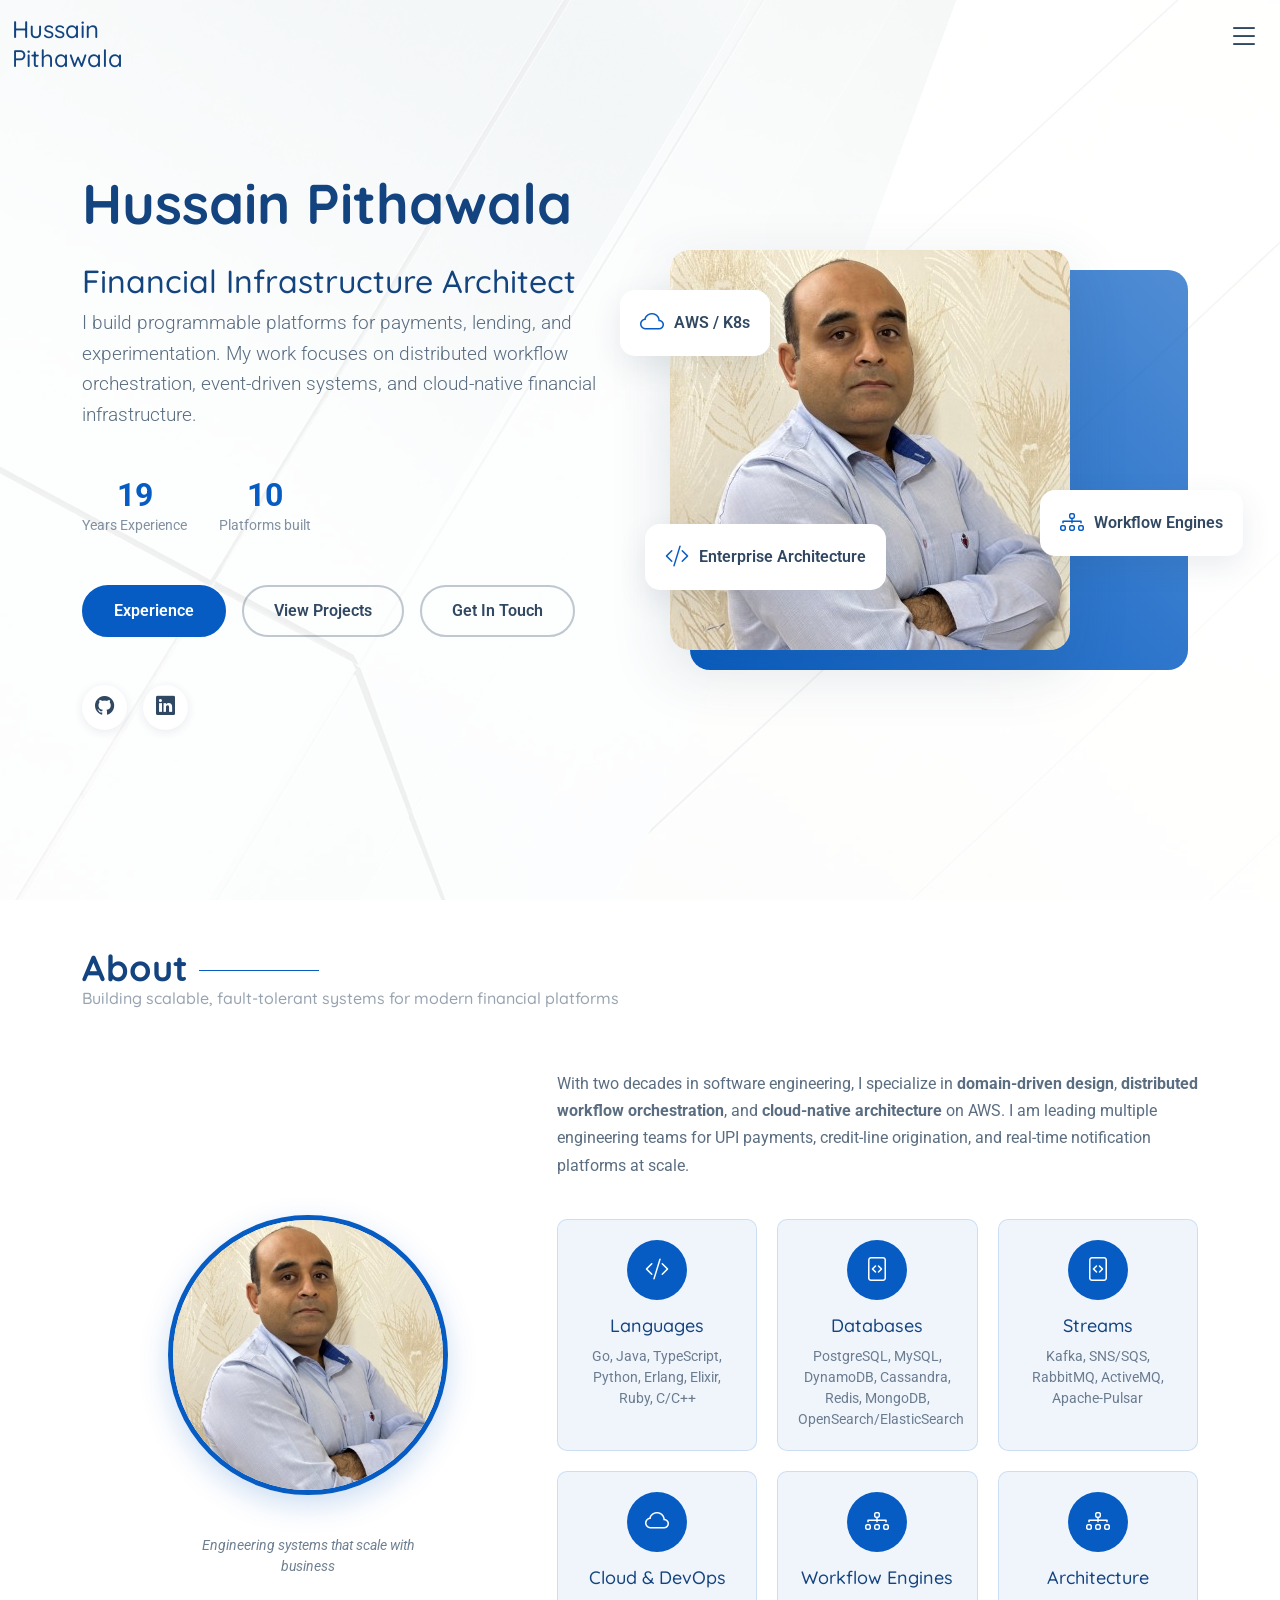
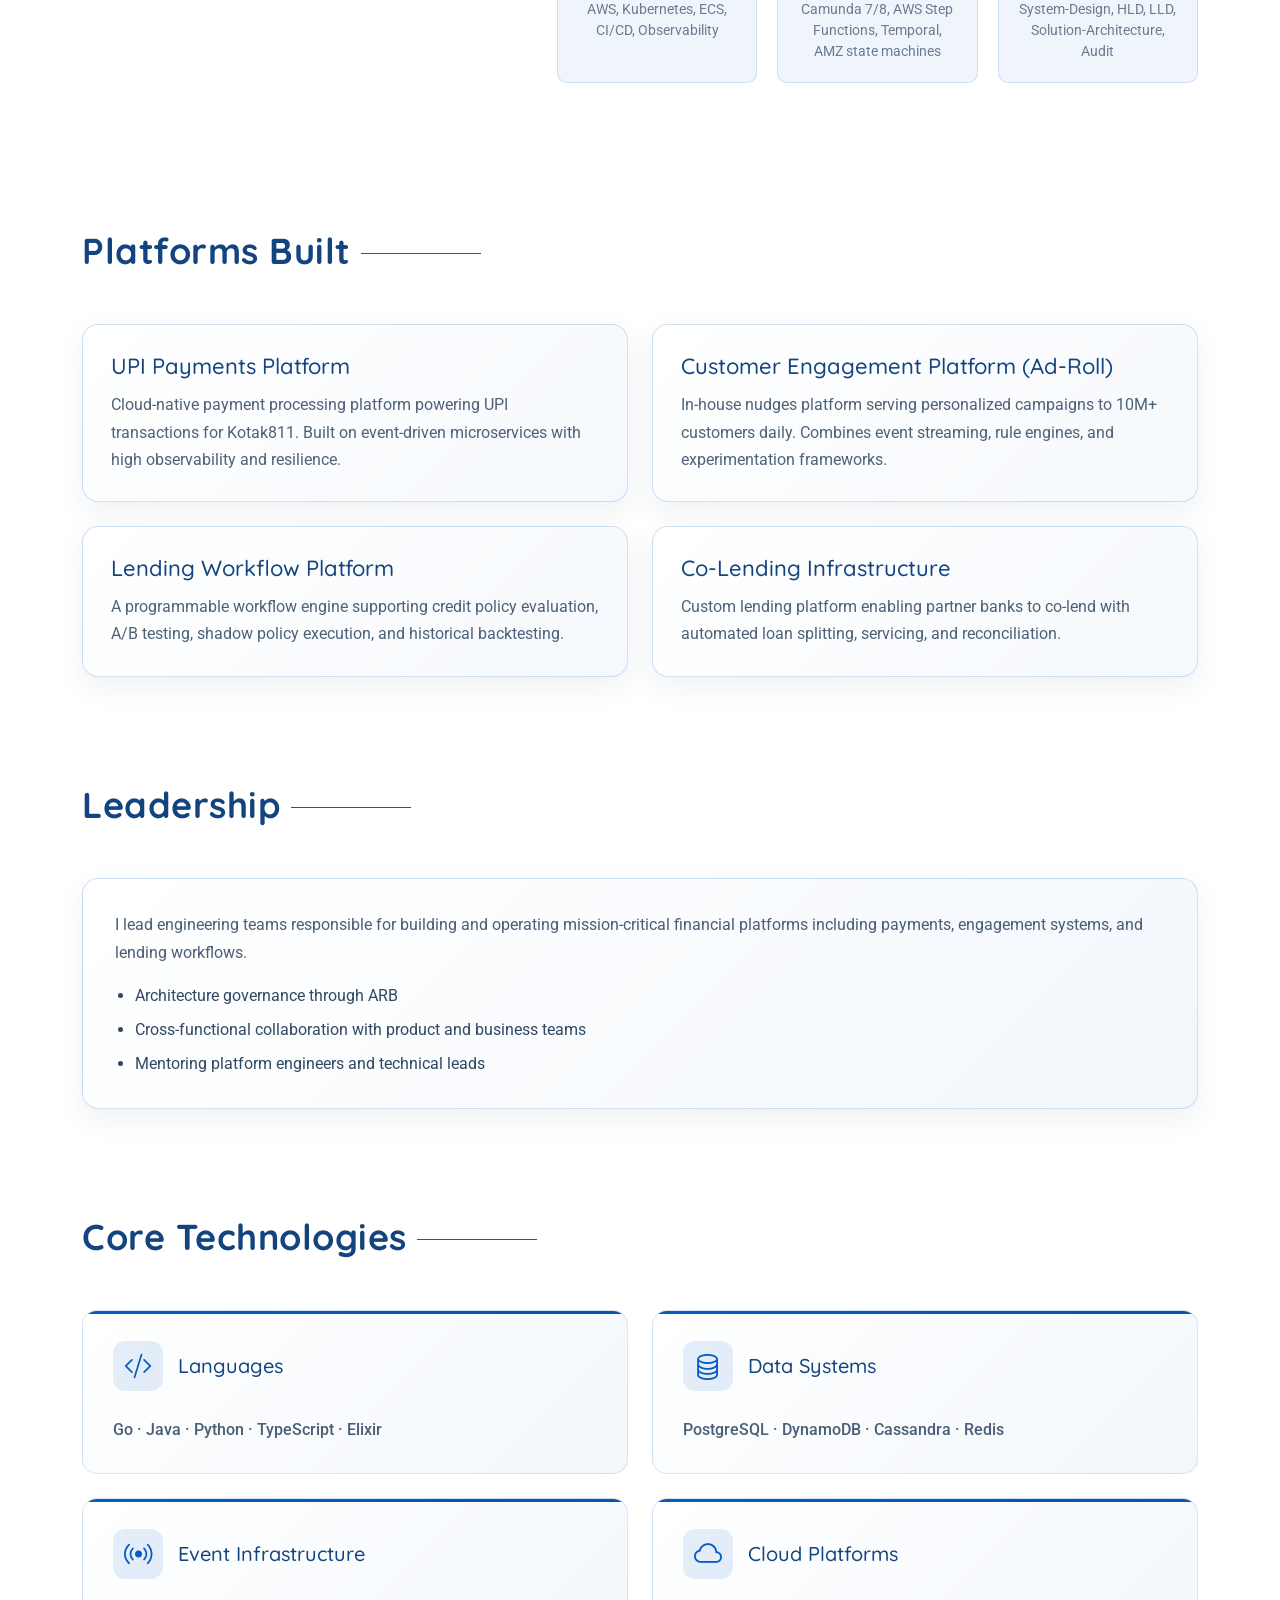
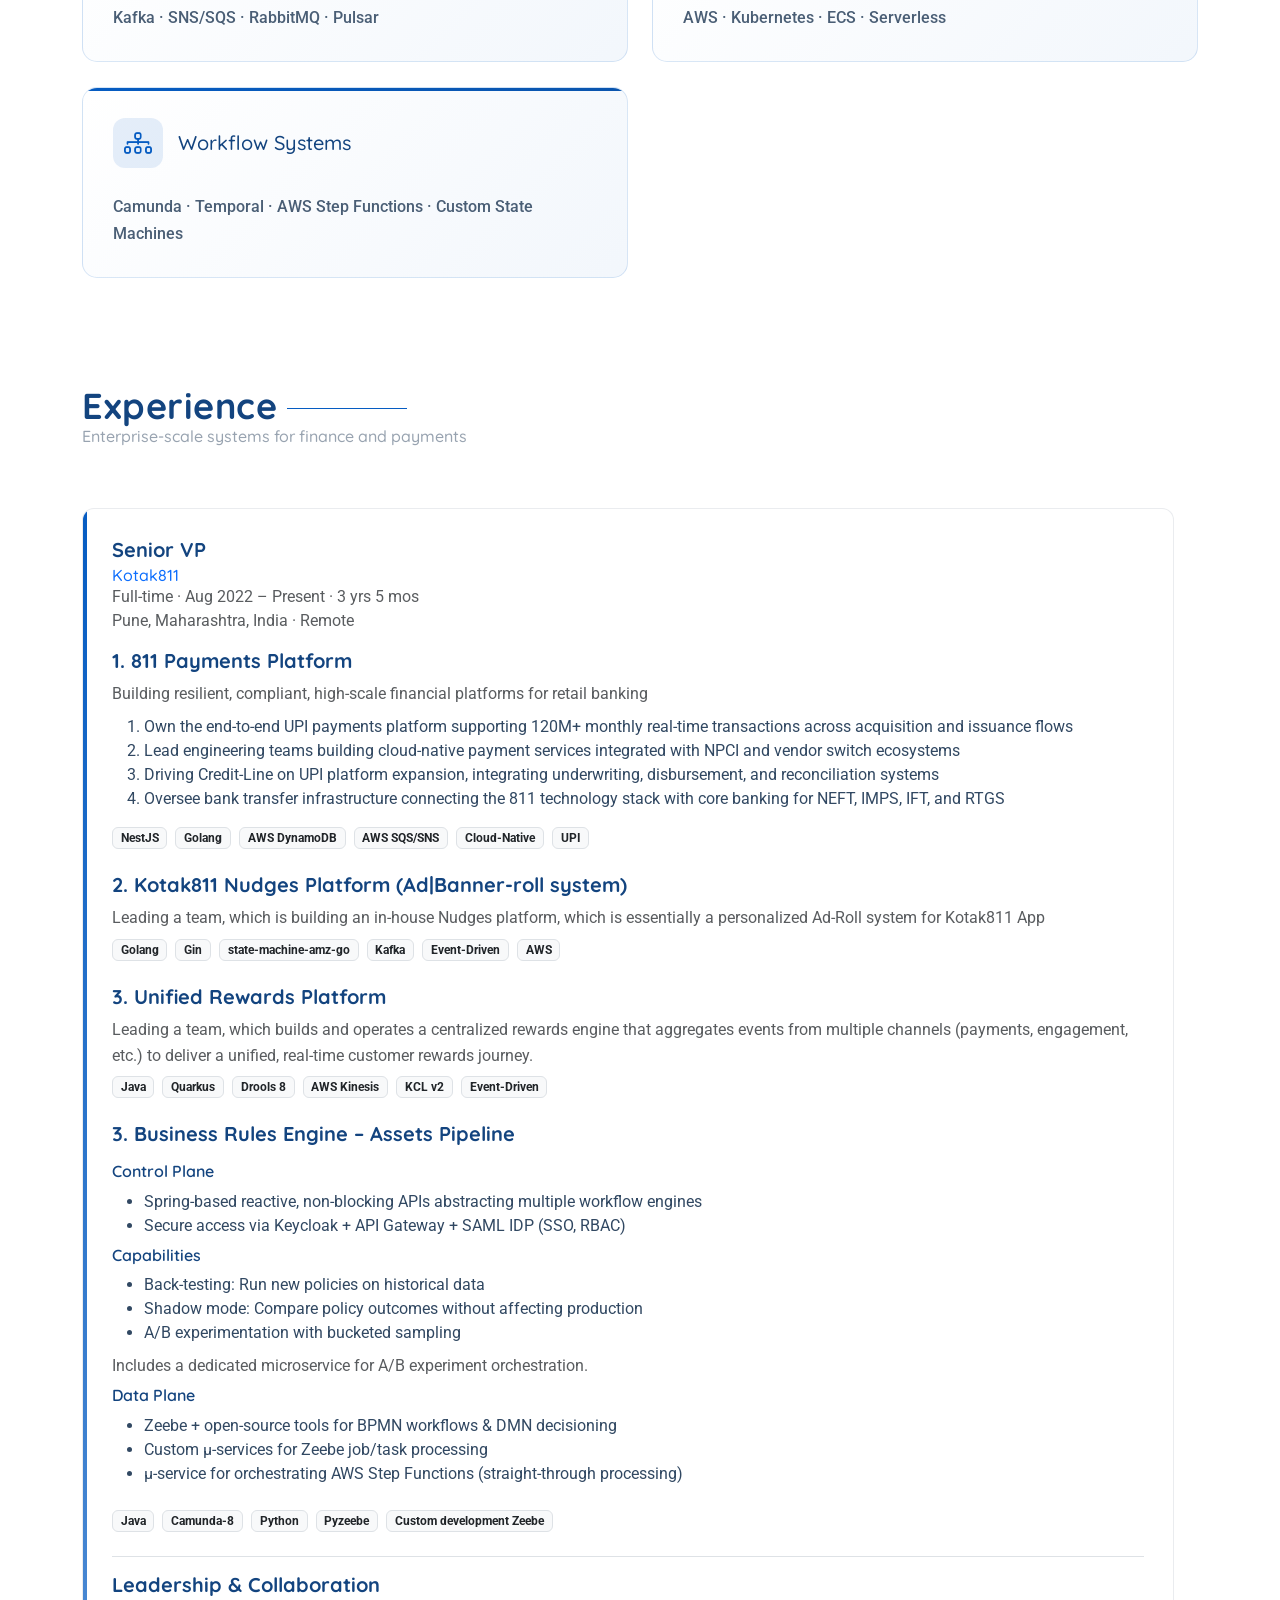
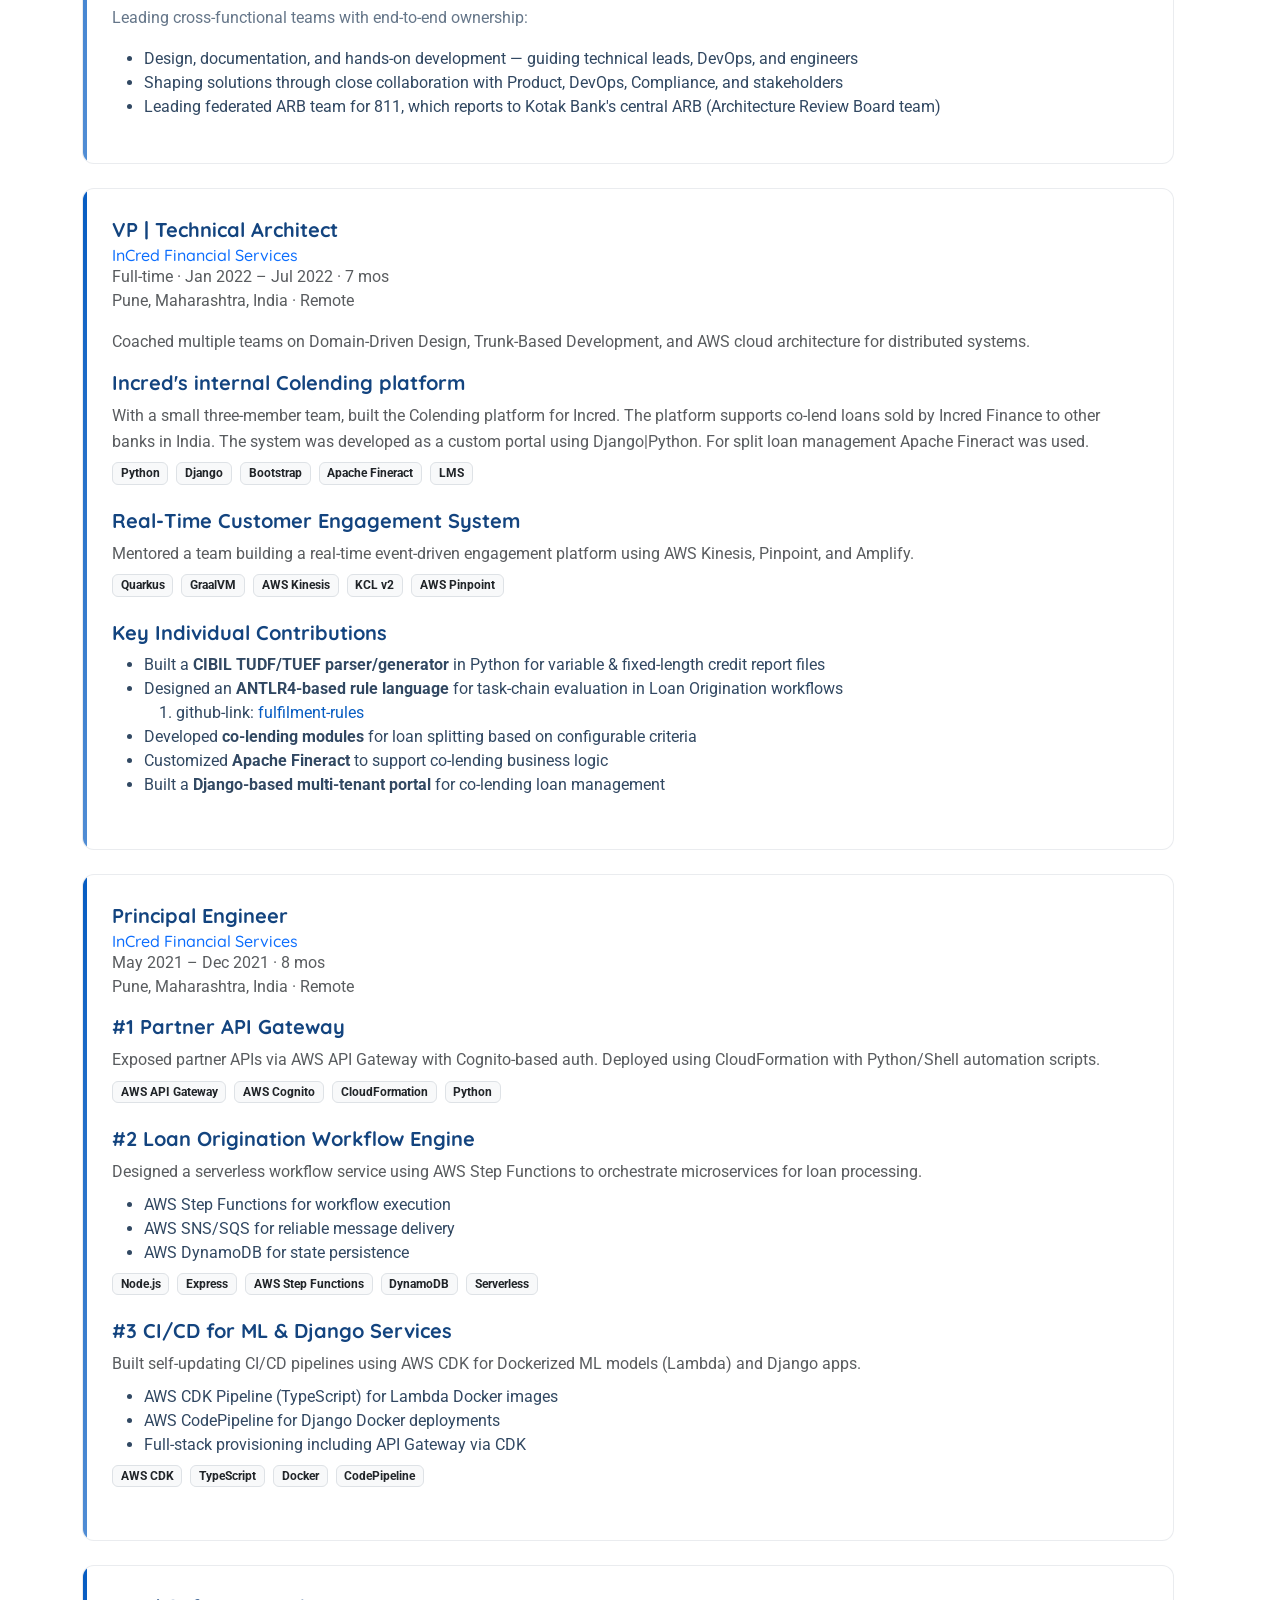
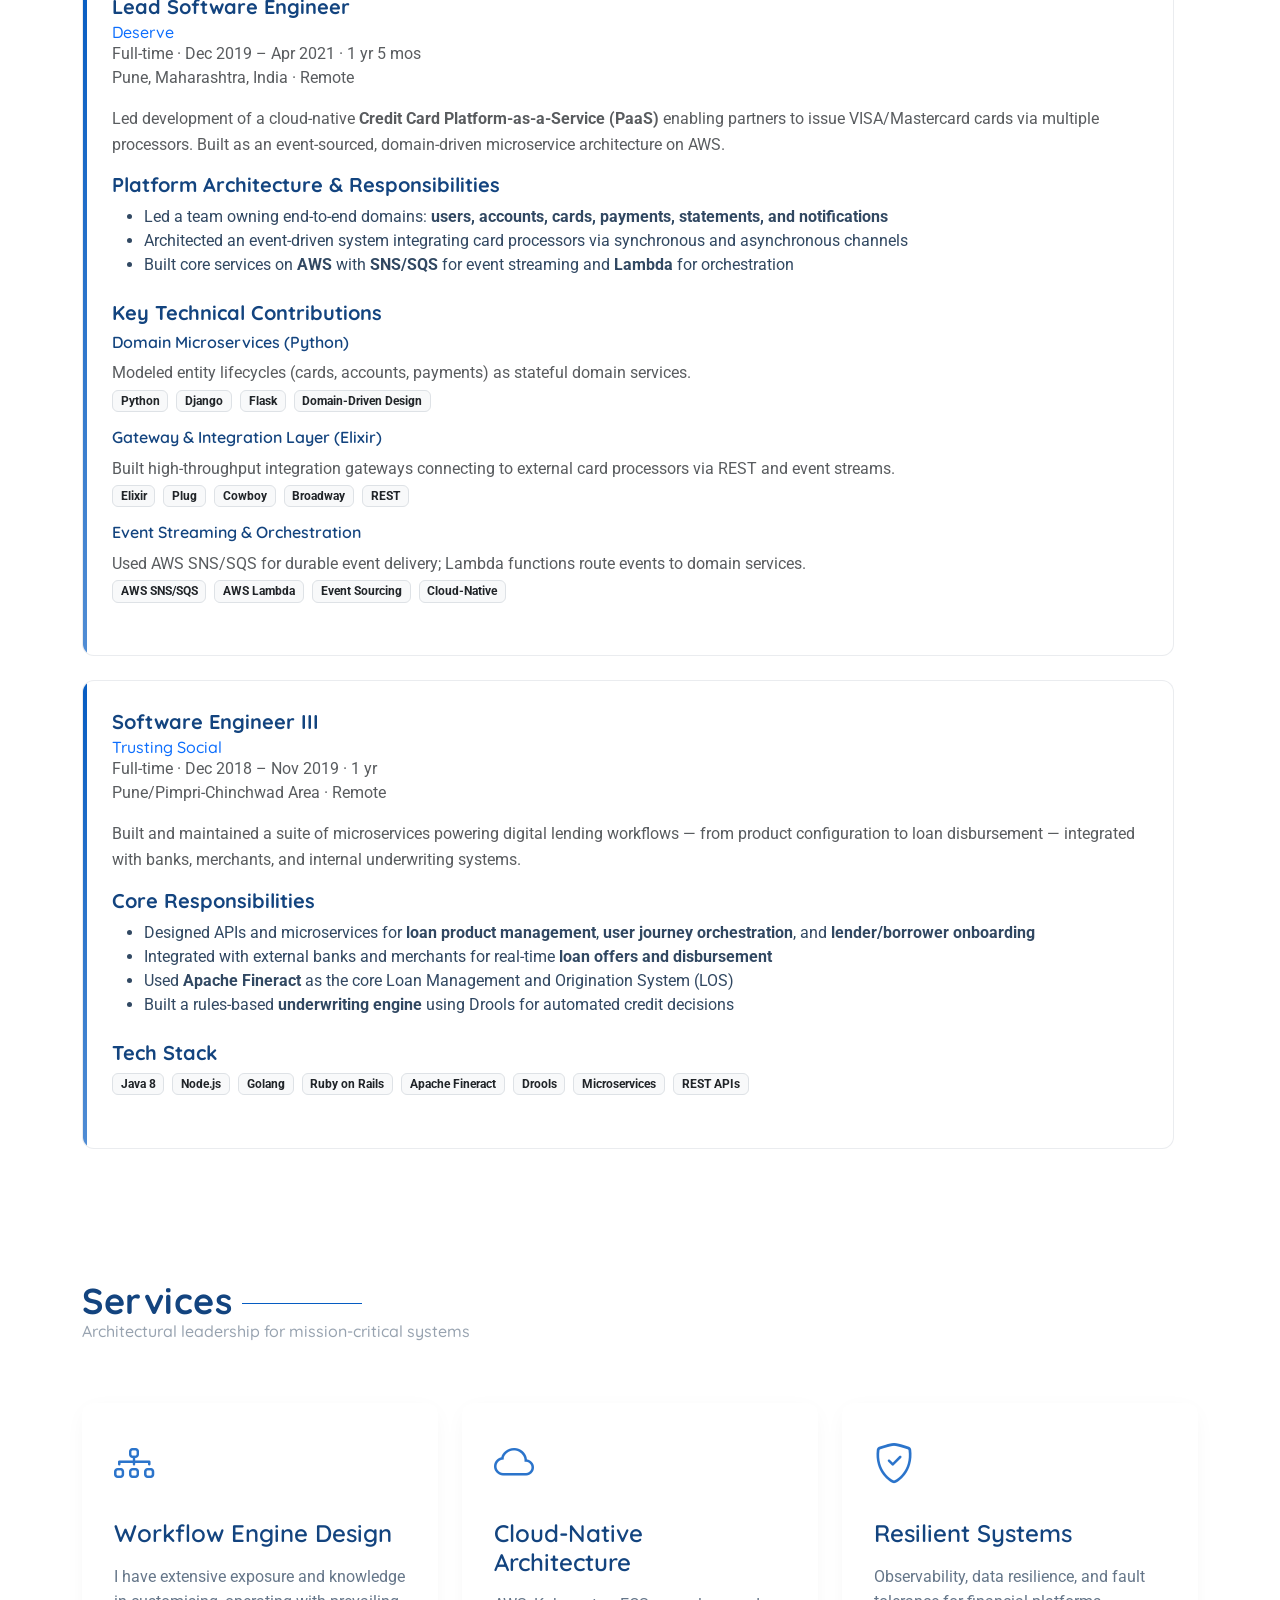
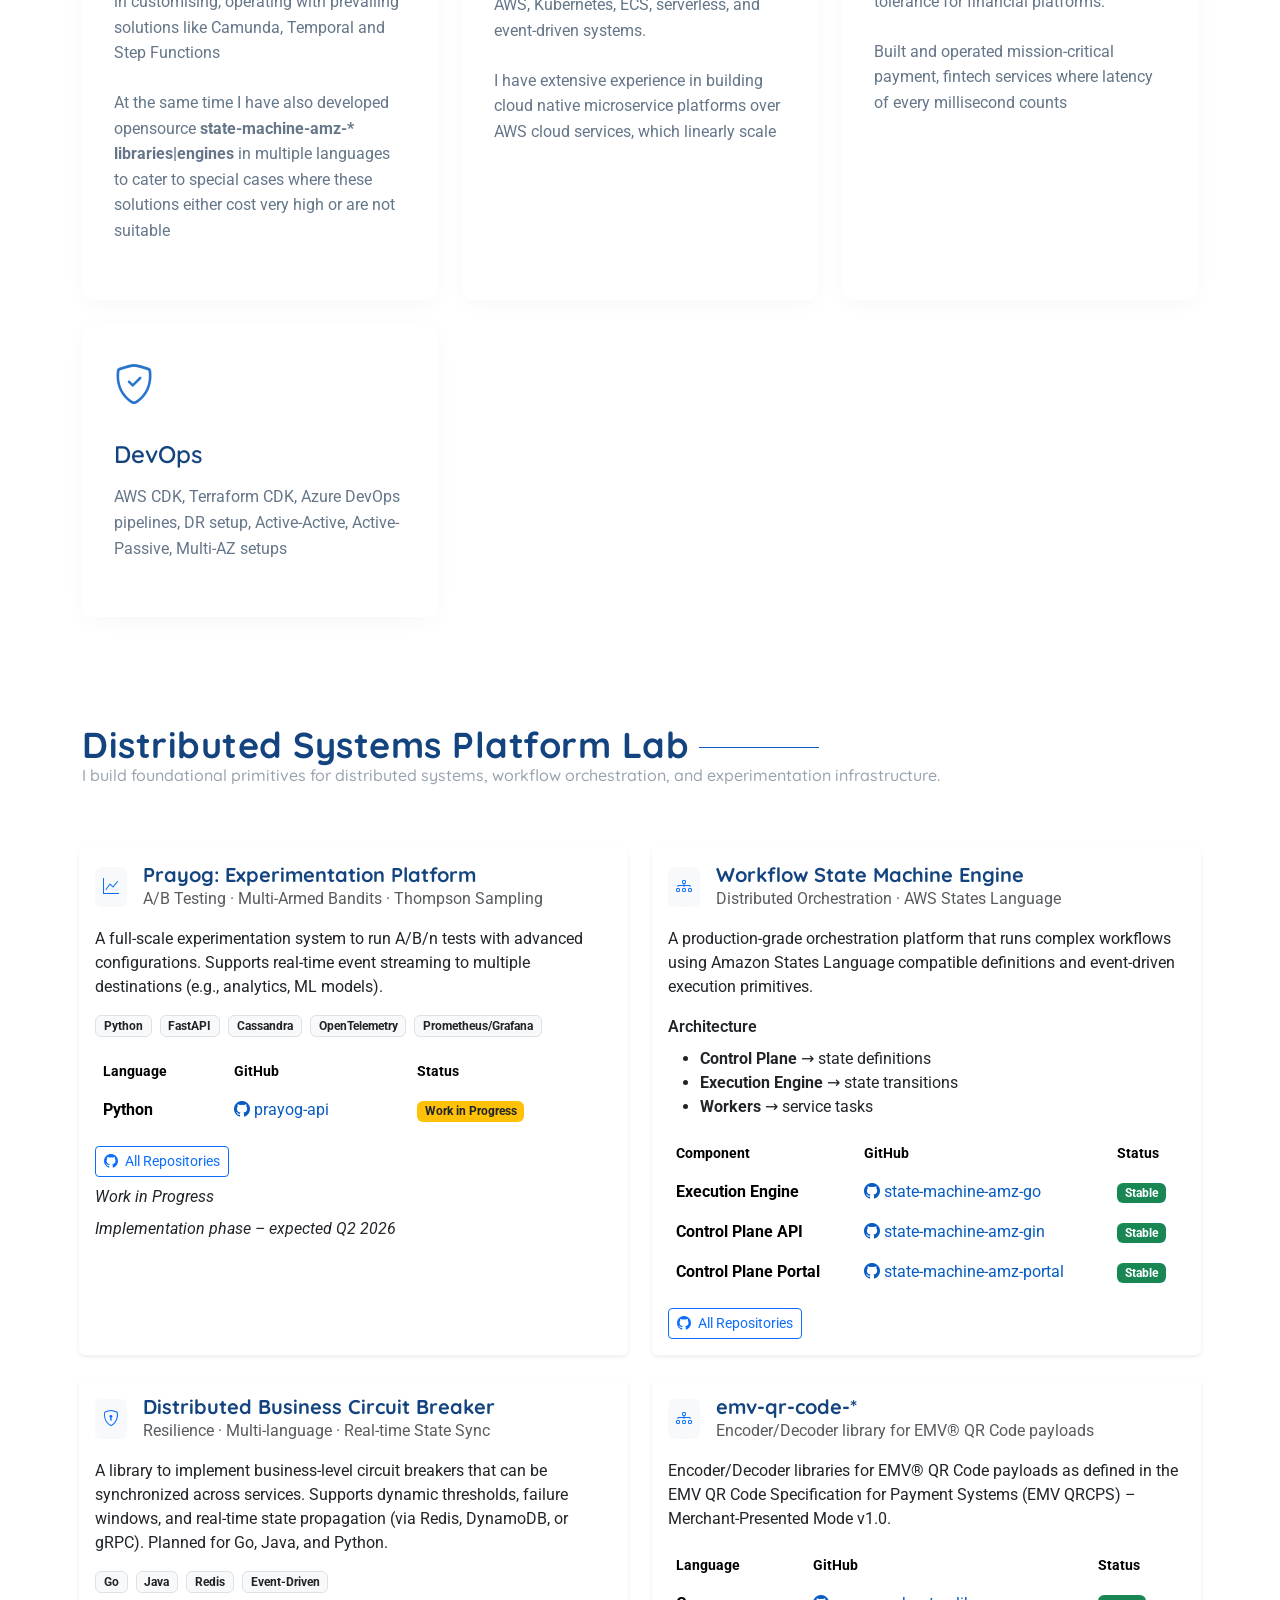
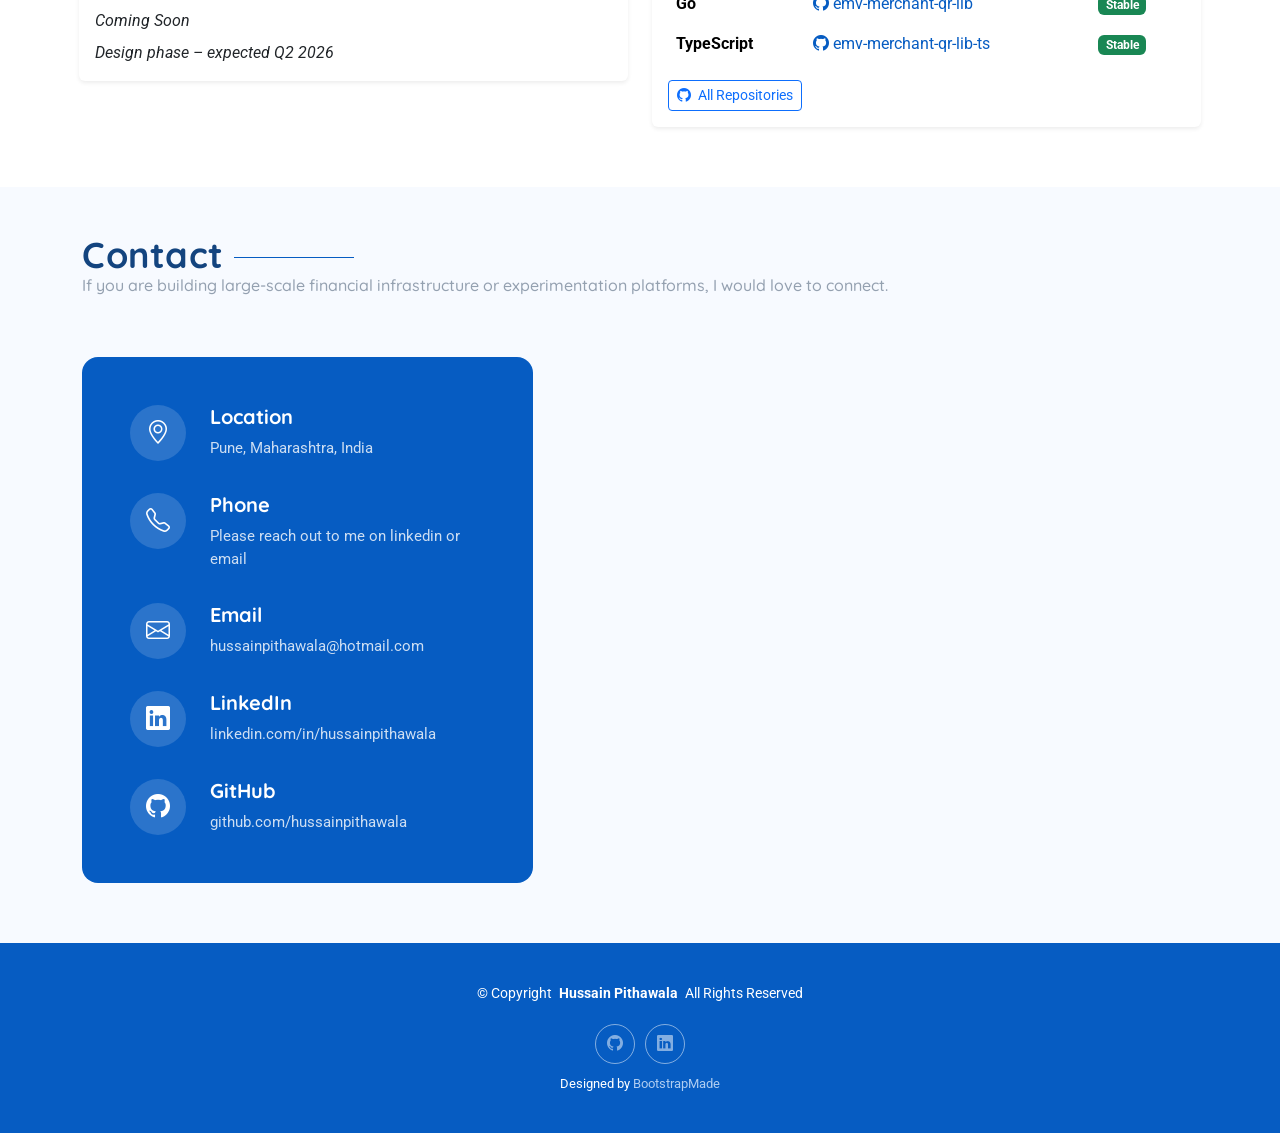
==== commit 984c85fc: "formatted and standardized HTML file indentation for improved readability" ====
--- a/index.html
+++ b/index.html
@@ -1,995 +1,1111 @@
 <!DOCTYPE html>
 <html lang="en">
 <head>
-  <meta charset="utf-8">
-  <meta content="width=device-width, initial-scale=1.0" name="viewport">
-  <title>Hussain Pithawala – Principal Architect</title>
-  <meta name="description" content="Principal Architect specializing in distributed systems, workflow engines (Camunda, AWS Step Functions), and cloud-native platforms on AWS & Kubernetes.">
-  <meta name="keywords" content="Go, Java, AWS, Kubernetes, Camunda, Step Functions, Temporal, Workflow Engine, Distributed Systems, Banking, UPI, Lending">
-
-  <!-- Favicons -->
-  <link href="assets/img/favicon.png" rel="icon">
-  <link href="assets/img/apple-touch-icon.png" rel="apple-touch-icon">
-
-  <!-- Fonts -->
-  <link href="https://fonts.googleapis.com" rel="preconnect">
-  <link href="https://fonts.gstatic.com" rel="preconnect" crossorigin>
-  <link href="https://fonts.googleapis.com/css2?family=Roboto:ital,wght@0,100;0,300;0,400;0,500;0,700;0,900;1,100;1,300;1,400;1,500;1,700;1,900&family=Open+Sans:ital,wght@0,300;0,400;0,500;0,600;0,700;0,800;1,300;1,400;1,500;1,600;1,700;1,800&family=Quicksand:wght@300;400;500;600;700&display=swap" rel="stylesheet">
-
-  <!-- Vendor CSS Files -->
-  <link href="assets/vendor/bootstrap/css/bootstrap.min.css" rel="stylesheet">
-  <link href="assets/vendor/bootstrap-icons/bootstrap-icons.css" rel="stylesheet">
-  <link href="assets/vendor/aos/aos.css" rel="stylesheet">
-  <link href="assets/vendor/glightbox/css/glightbox.min.css" rel="stylesheet">
-  <link href="assets/vendor/swiper/swiper-bundle.min.css" rel="stylesheet">
-
-  <!-- Main CSS File -->
-  <link href="assets/css/main.css" rel="stylesheet">
+    <meta charset="utf-8">
+    <meta content="width=device-width, initial-scale=1.0" name="viewport">
+    <title>Hussain Pithawala – Principal Architect</title>
+    <meta name="description"
+          content="Principal Architect specializing in distributed systems, workflow engines (Camunda, AWS Step Functions), and cloud-native platforms on AWS & Kubernetes.">
+    <meta name="keywords"
+          content="Go, Java, AWS, Kubernetes, Camunda, Step Functions, Temporal, Workflow Engine, Distributed Systems, Banking, UPI, Lending">
+
+    <!-- Favicons -->
+    <link href="assets/img/favicon.png" rel="icon">
+    <link href="assets/img/apple-touch-icon.png" rel="apple-touch-icon">
+
+    <!-- Fonts -->
+    <link href="https://fonts.googleapis.com" rel="preconnect">
+    <link href="https://fonts.gstatic.com" rel="preconnect" crossorigin>
+    <link href="https://fonts.googleapis.com/css2?family=Roboto:ital,wght@0,100;0,300;0,400;0,500;0,700;0,900;1,100;1,300;1,400;1,500;1,700;1,900&family=Open+Sans:ital,wght@0,300;0,400;0,500;0,600;0,700;0,800;1,300;1,400;1,500;1,600;1,700;1,800&family=Quicksand:wght@300;400;500;600;700&display=swap"
+          rel="stylesheet">
+
+    <!-- Vendor CSS Files -->
+    <link href="assets/vendor/bootstrap/css/bootstrap.min.css" rel="stylesheet">
+    <link href="assets/vendor/bootstrap-icons/bootstrap-icons.css" rel="stylesheet">
+    <link href="assets/vendor/aos/aos.css" rel="stylesheet">
+    <link href="assets/vendor/glightbox/css/glightbox.min.css" rel="stylesheet">
+    <link href="assets/vendor/swiper/swiper-bundle.min.css" rel="stylesheet">
+
+    <!-- Main CSS File -->
+    <link href="assets/css/main.css" rel="stylesheet">
 </head>
 
 <body class="index-page">
 <header id="header" class="header d-flex align-items-center fixed-top">
-  <div class="container-fluid  d-flex align-items-center justify-content-between ">
-    <a href="#" class="logo d-flex align-items-center">
-      <h4 class="sitename">Hussain <br/> Pithawala</h4>
-    </a>
-    <nav id="navmenu" class="navmenu">
-      <div class="profile-img">
-        <img src="assets/img/profile/hussain-1.jpeg" alt="Hussain Pithawala" class="img-fluid rounded-circle">
-      </div>
-      <a href="/" class="logo d-flex align-items-center justify-content-center">
-        <h1 class="sitename">Hussain Pithawala</h1>
-      </a>
-      <div class="social-links text-center">
-        <a href="https://github.com/hussainpithawala" class="github"><i class="bi bi-github"></i></a>
-        <a href="https://www.linkedin.com/in/hussainpithawala" class="linkedin"><i class="bi bi-linkedin"></i></a>
-      </div>
-      <ul>
-        <li><a href="#hero">Home</a></li>
-        <li><a href="#about">About</a></li>
-        <li><a href="#resume">Experience</a></li>
-        <li><a href="#portfolio">Portfolio</a></li>
-        <li><a href="#services">Services</a></li>
-        <li><a href="#contact">Contact</a></li>
-      </ul>
-      <i class="mobile-nav-toggle d-xl-none bi bi-list"></i>
-    </nav>
-  </div>
+    <div class="container-fluid  d-flex align-items-center justify-content-between ">
+        <a href="#" class="logo d-flex align-items-center">
+            <h4 class="sitename">Hussain <br/> Pithawala</h4>
+        </a>
+        <nav id="navmenu" class="navmenu">
+            <div class="profile-img">
+                <img src="assets/img/profile/hussain-1.jpeg" alt="Hussain Pithawala" class="img-fluid rounded-circle">
+            </div>
+            <a href="/" class="logo d-flex align-items-center justify-content-center">
+                <h1 class="sitename">Hussain Pithawala</h1>
+            </a>
+            <div class="social-links text-center">
+                <a href="https://github.com/hussainpithawala" class="github"><i class="bi bi-github"></i></a>
+                <a href="https://www.linkedin.com/in/hussainpithawala" class="linkedin"><i
+                        class="bi bi-linkedin"></i></a>
+            </div>
+            <ul>
+                <li><a href="#hero">Home</a></li>
+                <li><a href="#about">About</a></li>
+                <li><a href="#resume">Experience</a></li>
+                <li><a href="#portfolio">Portfolio</a></li>
+                <li><a href="#services">Services</a></li>
+                <li><a href="#contact">Contact</a></li>
+            </ul>
+            <i class="mobile-nav-toggle d-xl-none bi bi-list"></i>
+        </nav>
+    </div>
 </header>
 
 <main class="main">
-  <!-- Hero Section -->
-  <section id="hero" class="hero section">
+    <!-- Hero Section -->
+    <section id="hero" class="hero section">
+        <div class="container">
+            <div class="row g-0 align-items-center">
+                <div class="col-lg-6 hero-content" data-aos="fade-right" data-aos-delay="100">
+                    <div class="content-wrapper">
+                        <h1 class="hero-title">Hussain Pithawala</h1>
+                        <h2>Financial Infrastructure Architect</h2>
+                        <p class="lead">I build programmable platforms for payments, lending, and experimentation. My
+                            work focuses on distributed workflow orchestration, event-driven systems, and cloud-native
+                            financial infrastructure.</p>
+                        <div class="hero-stats" data-aos="fade-up" data-aos-delay="200">
+                            <div class="stat-item">
+                                <span class="purecounter" data-purecounter-start="0" data-purecounter-end="19"
+                                      data-purecounter-duration="2">0</span>
+                                <span class="stat-label">Years Experience</span>
+                            </div>
+                            <div class="stat-item">
+                                <span class="purecounter" data-purecounter-start="0" data-purecounter-end="10"
+                                      data-purecounter-duration="2">0</span>
+                                <span class="stat-label">Platforms built</span>
+                            </div>
+                        </div>
+                        <div class="hero-actions" data-aos="fade-up" data-aos-delay="300">
+                            <a href="#resume" class="btn btn-primary">Experience</a>
+                            <a href="#portfolio" class="btn btn-outline">View Projects</a>
+                            <a href="#contact" class="btn btn-outline">Get In Touch</a>
+                        </div>
+                        <div class="social-links mt-3" data-aos="fade-up" data-aos-delay="400">
+                            <a href="https://github.com/hussainpithawala"><i class="bi bi-github"></i></a>
+                            <a href="https://www.linkedin.com/in/hussainpithawala"><i class="bi bi-linkedin"></i></a>
+                        </div>
+                    </div>
+                </div>
+                <div class="col-lg-6 hero-image" data-aos="fade-left" data-aos-delay="200">
+                    <div class="image-container">
+                        <div class="floating-elements">
+                            <div class="floating-card card-1" data-aos="zoom-in" data-aos-delay="400">
+                                <i class="bi bi-cloud"></i>
+                                <span>AWS / K8s</span>
+                            </div>
+                            <div class="floating-card card-2" data-aos="zoom-in" data-aos-delay="500">
+                                <i class="bi bi-diagram-3"></i>
+                                <span>Workflow Engines</span>
+                            </div>
+                            <div class="floating-card card-3" data-aos="zoom-in" data-aos-delay="300">
+                                <i class="bi bi-code-slash"></i>
+                                <span>Enterprise Architecture</span>
+                            </div>
+                            <!--              <div class="floating-card card-4" data-aos="zoom-in" data-aos-delay="300">-->
+                            <!--                <i class="bi bi-shield-plus"></i>-->
+                            <!--                <span>Distributed Systems</span>-->
+                            <!--              </div>-->
+                        </div>
+                        <img src="assets/img/profile/hussain-1.jpeg" alt="Hussain Pithawala"
+                             class="img-fluid hero-main-image">
+                        <div class="image-overlay"></div>
+                    </div>
+                </div>
+            </div>
+        </div>
+    </section>
+
+    <!-- About Section -->
+    <section id="about" class="about section">
+        <div class="container section-title">
+            <h2>About</h2>
+            <p>Building scalable, fault-tolerant systems for modern financial platforms</p>
+        </div>
+        <div class="container" data-aos="fade-up" data-aos-delay="100">
+            <div class="row align-items-center">
+                <div class="col-lg-5" data-aos="fade-right" data-aos-delay="200">
+                    <div class="profile-image-wrapper">
+                        <div class="profile-image">
+                            <img src="assets/img/profile/hussain-1.jpeg" alt="Profile" class="img-fluid">
+                        </div>
+                        <div class="signature-section">
+                            <p class="quote">Engineering systems that scale with business</p>
+                        </div>
+                    </div>
+                </div>
+                <div class="col-lg-7" data-aos="fade-left" data-aos-delay="300">
+                    <div class="about-content">
+                        <div class="intro">
+                            <!--              <h2>Hi, I'm Hussain Pithawala – a Principal Architect</h2>-->
+                            <p>With two decades in software engineering, I specialize in <strong>domain-driven
+                                design</strong>, <strong>distributed workflow orchestration</strong>, and <strong>cloud-native
+                                architecture</strong> on AWS. I am leading multiple engineering teams for UPI payments,
+                                credit-line origination, and real-time notification platforms at scale.</p>
+                        </div>
+                        <div class="skills-grid">
+                            <div class="skill-item" data-aos="zoom-in" data-aos-delay="500">
+                                <div class="skill-icon"><i class="bi bi-code-slash"></i></div>
+                                <h4>Languages</h4>
+                                <p>Go, Java, TypeScript, Python, Erlang, Elixir, Ruby, C/C++</p>
+                            </div>
+                            <div class="skill-item" data-aos="zoom-in" data-aos-delay="500">
+                                <div class="skill-icon"><i class="bi bi-file-code"></i></div>
+                                <h4>Databases</h4>
+                                <p>PostgreSQL, MySQL, DynamoDB, Cassandra, Redis, MongoDB, OpenSearch/ElasticSearch</p>
+                            </div>
+                            <div class="skill-item" data-aos="zoom-in" data-aos-delay="500">
+                                <div class="skill-icon"><i class="bi bi-file-code"></i></div>
+                                <h4>Streams</h4>
+                                <p>Kafka, SNS/SQS, RabbitMQ, ActiveMQ, Apache-Pulsar</p>
+                            </div>
+                            <div class="skill-item" data-aos="zoom-in" data-aos-delay="450">
+                                <div class="skill-icon"><i class="bi bi-cloud"></i></div>
+                                <h4>Cloud & DevOps</h4>
+                                <p>AWS, Kubernetes, ECS, CI/CD, Observability</p>
+                            </div>
+                            <div class="skill-item" data-aos="zoom-in" data-aos-delay="400">
+                                <div class="skill-icon"><i class="bi bi-diagram-3"></i></div>
+                                <h4>Workflow Engines</h4>
+                                <p>Camunda 7/8, AWS Step Functions, Temporal, AMZ state machines</p>
+                            </div>
+                            <div class="skill-item" data-aos="zoom-in" data-aos-delay="400">
+                                <div class="skill-icon"><i class="bi bi-diagram-3"></i></div>
+                                <h4>Architecture</h4>
+                                <p>System-Design, HLD, LLD, Solution-Architecture, Audit</p>
+                            </div>
+                        </div>
+                    </div>
+                </div>
+            </div>
+        </div>
+    </section>
+
+    <!-- Platforms Section -->
+    <section id="platforms" class="platforms section">
+        <div class="container section-title">
+            <h2>Platforms Built</h2>
+        </div>
+        <div class="container" data-aos="fade-up" data-aos-delay="100">
+            <div class="row g-4">
+                <div class="col-md-6" data-aos="fade-up" data-aos-delay="200">
+                    <article class="platform-card">
+                        <h3>UPI Payments Platform</h3>
+                        <p>Cloud-native payment processing platform powering UPI transactions for Kotak811. Built on
+                            event-driven microservices with high observability and resilience.</p>
+                    </article>
+                </div>
+                <div class="col-md-6" data-aos="fade-up" data-aos-delay="250">
+                    <article class="platform-card">
+                        <h3>Customer Engagement Platform (Ad-Roll)</h3>
+                        <p>In-house nudges platform serving personalized campaigns to 10M+ customers daily. Combines
+                            event streaming, rule engines, and experimentation frameworks.</p>
+                    </article>
+                </div>
+                <div class="col-md-6" data-aos="fade-up" data-aos-delay="300">
+                    <article class="platform-card">
+                        <h3>Lending Workflow Platform</h3>
+                        <p>A programmable workflow engine supporting credit policy evaluation, A/B testing, shadow
+                            policy execution, and historical backtesting.</p>
+                    </article>
+                </div>
+                <div class="col-md-6" data-aos="fade-up" data-aos-delay="350">
+                    <article class="platform-card">
+                        <h3>Co-Lending Infrastructure</h3>
+                        <p>Custom lending platform enabling partner banks to co-lend with automated loan splitting,
+                            servicing, and reconciliation.</p>
+                    </article>
+                </div>
+            </div>
+        </div>
+    </section>
+
+    <!-- Leadership Section -->
+    <section id="leadership" class="leadership section">
+        <div class="container section-title">
+            <h2>Leadership</h2>
+        </div>
+        <div class="container" data-aos="fade-up" data-aos-delay="100">
+            <div class="leadership-panel">
+                <p>I lead engineering teams responsible for building and operating mission-critical financial platforms
+                    including payments, engagement systems, and lending workflows.</p>
+                <ul>
+                    <li>Architecture governance through ARB</li>
+                    <li>Cross-functional collaboration with product and business teams</li>
+                    <li>Mentoring platform engineers and technical leads</li>
+                </ul>
+            </div>
+        </div>
+    </section>
+
+    <!-- Skills Section -->
+    <section id="skills" class="skills section">
+        <div class="container section-title">
+            <h2>Core Technologies</h2>
+        </div>
+        <div class="container" data-aos="fade-up" data-aos-delay="100">
+            <div class="skills-grid">
+                <div class="row g-4">
+                    <div class="col-md-6" data-aos="flip-left" data-aos-delay="200">
+                        <div class="skill-card">
+                            <div class="skill-header"><i class="bi bi-code-slash"></i>
+                                <h3>Languages</h3></div>
+                            <p class="skill-stack">Go · Java · Python · TypeScript · Elixir</p>
+                        </div>
+                    </div>
+                    <div class="col-md-6" data-aos="flip-left" data-aos-delay="250">
+                        <div class="skill-card">
+                            <div class="skill-header"><i class="bi bi-database"></i>
+                                <h3>Data Systems</h3></div>
+                            <p class="skill-stack">PostgreSQL · DynamoDB · Cassandra · Redis</p>
+                        </div>
+                    </div>
+                    <div class="col-md-6" data-aos="flip-left" data-aos-delay="300">
+                        <div class="skill-card">
+                            <div class="skill-header"><i class="bi bi-broadcast"></i>
+                                <h3>Event Infrastructure</h3></div>
+                            <p class="skill-stack">Kafka · SNS/SQS · RabbitMQ · Pulsar</p>
+                        </div>
+                    </div>
+                    <div class="col-md-6" data-aos="flip-left" data-aos-delay="350">
+                        <div class="skill-card">
+                            <div class="skill-header"><i class="bi bi-cloud"></i>
+                                <h3>Cloud Platforms</h3></div>
+                            <p class="skill-stack">AWS · Kubernetes · ECS · Serverless</p>
+                        </div>
+                    </div>
+                    <div class="col-md-6" data-aos="flip-left" data-aos-delay="400">
+                        <div class="skill-card">
+                            <div class="skill-header"><i class="bi bi-diagram-3"></i>
+                                <h3>Workflow Systems</h3></div>
+                            <p class="skill-stack">Camunda · Temporal · AWS Step Functions · Custom State Machines</p>
+                        </div>
+                    </div>
+                </div>
+            </div>
+        </div>
+    </section>
+
+    <!-- Resume Section -->
+    <section id="resume" class="resume section">
+        <div class="container section-title">
+            <h2>Experience</h2>
+            <p>Enterprise-scale systems for finance and payments</p>
+        </div>
+        <div class="container" data-aos="fade-up" data-aos-delay="100">
+            <div class="row">
+                <div class="col-lg-12">
+                    <div class="experience-section">
+                        <div class="experience-cards">
+                            <div class="experience-card">
+                                <div class="card-header d-flex justify-content-between align-items-start">
+                                    <div class="role-info">
+                                        <h3 class="fw-bold">Senior VP</h3>
+                                        <h4 class="text-primary">Kotak811</h4>
+                                        <p class="text-muted mb-0">Full-time · Aug 2022 – Present · 3 yrs 5 mos</p>
+                                        <p class="text-muted mb-0">Pune, Maharashtra, India · Remote</p>
+                                    </div>
+                                    <!-- Optional: Add logo if available -->
+                                    <!-- <img src="assets/img/logos/kotak811-logo.webp" alt="Kotak811" class="logo-img" style="height: 40px;"> -->
+                                </div>
+
+                                <div class="card-body mt-3">
+                                    <!-- Initiative 1: UPI Payments & Rewards -->
+                                    <div class="mb-4">
+                                        <h5 class="fw-bold">1. 811 Payments Platform</h5>
+                                        <p class="text-muted mb-2">
+                                            Building resilient, compliant, high-scale financial platforms for retail banking
+                                        </p>
+
+                                        <ol>
+                                        <li>
+                                            Own the end-to-end UPI payments platform supporting 120M+ monthly real-time transactions across acquisition and issuance flows
+                                        </li>
+                                        <li>
+                                            Lead engineering teams building cloud-native payment services integrated with NPCI and vendor switch ecosystems
+                                        </li>
+                                        <li>
+                                            Driving Credit-Line on UPI platform expansion, integrating underwriting, disbursement, and reconciliation systems
+                                        </li>
+                                        <li>
+                                            Oversee bank transfer infrastructure connecting the 811 technology stack with core banking for NEFT, IMPS, IFT, and RTGS
+                                        </li>
+                                        </ol>
+                                        <div class="d-flex flex-wrap gap-2">
+                                            <span class="badge bg-light text-dark border">NestJS</span>
+                                            <span class="badge bg-light text-dark border">Golang</span>
+                                            <span class="badge bg-light text-dark border">AWS DynamoDB</span>
+                                            <span class="badge bg-light text-dark border">AWS SQS/SNS</span>
+                                            <span class="badge bg-light text-dark border">Cloud-Native</span>
+                                            <span class="badge bg-light text-dark border">UPI</span>
+                                        </div>
+                                    </div>
+
+                                    <!-- Initiative 2: Nudges Platform -->
+                                    <div class="mb-4">
+                                        <h5 class="fw-bold">2. Kotak811 Nudges Platform (Ad|Banner-roll system)</h5>
+                                        <p class="text-muted mb-2">
+                                            Leading a team, which is building an in-house Nudges platform, which is
+                                            essentially a personalized Ad-Roll system for Kotak811 App
+                                        </p>
+                                        <div class="d-flex flex-wrap gap-2">
+                                            <span class="badge bg-light text-dark border">Golang</span>
+                                            <span class="badge bg-light text-dark border">Gin</span>
+                                            <span class="badge bg-light text-dark border">state-machine-amz-go</span>
+                                            <span class="badge bg-light text-dark border">Kafka</span>
+                                            <span class="badge bg-light text-dark border">Event-Driven</span>
+                                            <span class="badge bg-light text-dark border">AWS</span>
+                                        </div>
+                                    </div>
+
+                                    <!-- Initiative 2: Rewards Platform -->
+                                    <div class="mb-4">
+                                        <h5 class="fw-bold">3. Unified Rewards Platform</h5>
+                                        <p class="text-muted mb-2">
+                                            Leading a team, which builds and operates a centralized rewards engine that
+                                            aggregates events from multiple channels (payments, engagement, etc.) to
+                                            deliver a unified, real-time customer rewards journey.
+                                        </p>
+                                        <div class="d-flex flex-wrap gap-2">
+                                            <span class="badge bg-light text-dark border">Java</span>
+                                            <span class="badge bg-light text-dark border">Quarkus</span>
+                                            <span class="badge bg-light text-dark border">Drools 8</span>
+                                            <span class="badge bg-light text-dark border">AWS Kinesis</span>
+                                            <span class="badge bg-light text-dark border">KCL v2</span>
+                                            <span class="badge bg-light text-dark border">Event-Driven</span>
+                                        </div>
+                                    </div>
+
+                                    <!-- Initiative 3: Business Rules Engine -->
+                                    <div class="mb-4">
+                                        <h5 class="fw-bold">3. Business Rules Engine – Assets Pipeline</h5>
+
+                                        <h6 class="mt-3 fw-semibold">Control Plane</h6>
+                                        <ul class="mb-2">
+                                            <li>Spring-based reactive, non-blocking APIs abstracting multiple workflow
+                                                engines
+                                            </li>
+                                            <li>Secure access via Keycloak + API Gateway + SAML IDP (SSO, RBAC)</li>
+                                        </ul>
+
+                                        <h6 class="fw-semibold">Capabilities</h6>
+                                        <ul class="mb-2">
+                                            <li>Back-testing: Run new policies on historical data</li>
+                                            <li>Shadow mode: Compare policy outcomes without affecting production</li>
+                                            <li>A/B experimentation with bucketed sampling</li>
+                                        </ul>
+                                        <p class="text-muted mb-2">
+                                            Includes a dedicated microservice for A/B experiment orchestration.
+                                        </p>
+
+                                        <h6 class="fw-semibold">Data Plane</h6>
+                                        <ul class="mb-2">
+                                            <li>Zeebe + open-source tools for BPMN workflows & DMN decisioning</li>
+                                            <li>Custom µ-services for Zeebe job/task processing</li>
+                                            <li>µ-service for orchestrating AWS Step Functions (straight-through
+                                                processing)
+                                            </li>
+                                        </ul>
+                                    </div>
+                                    <div class="d-flex flex-wrap gap-2">
+                                        <span class="badge bg-light text-dark border">Java</span>
+                                        <span class="badge bg-light text-dark border">Camunda-8</span>
+                                        <span class="badge bg-light text-dark border">Python</span>
+                                        <span class="badge bg-light text-dark border">Pyzeebe</span>
+                                        <span class="badge bg-light text-dark border">Custom development Zeebe</span>
+                                    </div>
+
+                                    <!-- Leadership Role -->
+                                    <div class="mt-4 pt-3 border-top">
+                                        <h5 class="fw-bold">Leadership & Collaboration</h5>
+                                        <p>Leading cross-functional teams with end-to-end ownership:</p>
+                                        <ul>
+                                            <li>Design, documentation, and hands-on development — guiding technical
+                                                leads, DevOps, and engineers
+                                            </li>
+                                            <li>Shaping solutions through close collaboration with Product, DevOps,
+                                                Compliance, and stakeholders
+                                            </li>
+                                            <li>Leading federated ARB team for 811, which reports to Kotak Bank's
+                                                central ARB (Architecture Review Board team)
+                                            </li>
+                                        </ul>
+                                    </div>
+                                </div>
+                            </div>
+                            <div class="experience-card">
+                                <div class="card-header d-flex justify-content-between align-items-start">
+                                    <div class="role-info">
+                                        <h3 class="fw-bold">VP | Technical Architect</h3>
+                                        <h4 class="text-primary">InCred Financial Services</h4>
+                                        <p class="text-muted mb-0">Full-time · Jan 2022 – Jul 2022 · 7 mos</p>
+                                        <p class="text-muted mb-0">Pune, Maharashtra, India · Remote</p>
+                                    </div>
+                                </div>
+
+                                <div class="card-body mt-3">
+                                    <p class="text-muted mb-3">
+                                        Coached multiple teams on Domain-Driven Design, Trunk-Based Development, and AWS
+                                        cloud architecture for distributed systems.
+                                    </p>
+
+                                    <div class="mb-4">
+                                        <h5 class="fw-bold">Incred's internal Colending platform</h5>
+                                        <p class="text-muted mb-2">
+                                            With a small three-member team, built the Colending platform for Incred. The
+                                            platform supports co-lend loans sold by Incred Finance to other banks in
+                                            India.
+                                            The system was developed as a custom portal using Django|Python. For split
+                                            loan management Apache Fineract was used.
+                                        </p>
+                                        <div class="d-flex flex-wrap gap-2">
+                                            <span class="badge bg-light text-dark border">Python</span>
+                                            <span class="badge bg-light text-dark border">Django</span>
+                                            <span class="badge bg-light text-dark border">Bootstrap</span>
+                                            <span class="badge bg-light text-dark border">Apache Fineract</span>
+                                            <span class="badge bg-light text-dark border">LMS</span>
+                                        </div>
+                                    </div>
+
+                                    <div class="mb-4">
+                                        <h5 class="fw-bold">Real-Time Customer Engagement System</h5>
+                                        <p class="text-muted mb-2">
+                                            Mentored a team building a real-time event-driven engagement platform using
+                                            AWS Kinesis, Pinpoint, and Amplify.
+                                        </p>
+                                        <div class="d-flex flex-wrap gap-2">
+                                            <span class="badge bg-light text-dark border">Quarkus</span>
+                                            <span class="badge bg-light text-dark border">GraalVM</span>
+                                            <span class="badge bg-light text-dark border">AWS Kinesis</span>
+                                            <span class="badge bg-light text-dark border">KCL v2</span>
+                                            <span class="badge bg-light text-dark border">AWS Pinpoint</span>
+                                        </div>
+                                    </div>
+
+                                    <div class="mb-4">
+                                        <h5 class="fw-bold">Key Individual Contributions</h5>
+                                        <ul class="mb-2">
+                                            <li>Built a <strong>CIBIL TUDF/TUEF parser/generator</strong> in Python for
+                                                variable & fixed-length credit report files
+                                            </li>
+                                            <li>Designed an <strong>ANTLR4-based rule language</strong> for task-chain
+                                                evaluation in Loan Origination workflows
+                                            </li>
+                                            <ol>
+                                                <li>github-link: <a
+                                                        href="https://github.com/hussainpithawala/fulfilment-rules"
+                                                        target="_blank">fulfilment-rules</a></li>
+                                            </ol>
+                                            <li>Developed <strong>co-lending modules</strong> for loan splitting based
+                                                on configurable criteria
+                                            </li>
+                                            <li>Customized <strong>Apache Fineract</strong> to support co-lending
+                                                business logic
+                                            </li>
+                                            <li>Built a <strong>Django-based multi-tenant portal</strong> for co-lending
+                                                loan management
+                                            </li>
+                                        </ul>
+                                    </div>
+                                </div>
+                            </div>
+                            <div class="experience-card mt-4">
+                                <div class="card-header d-flex justify-content-between align-items-start">
+                                    <div class="role-info">
+                                        <h3 class="fw-bold">Principal Engineer</h3>
+                                        <h4 class="text-primary">InCred Financial Services</h4>
+                                        <p class="text-muted mb-0">May 2021 – Dec 2021 · 8 mos</p>
+                                        <p class="text-muted mb-0">Pune, Maharashtra, India · Remote</p>
+                                    </div>
+                                </div>
+
+                                <div class="card-body mt-3">
+                                    <div class="mb-4">
+                                        <h5 class="fw-bold">#1 Partner API Gateway</h5>
+                                        <p class="text-muted mb-2">
+                                            Exposed partner APIs via AWS API Gateway with Cognito-based auth. Deployed
+                                            using CloudFormation with Python/Shell automation scripts.
+                                        </p>
+                                        <div class="d-flex flex-wrap gap-2">
+                                            <span class="badge bg-light text-dark border">AWS API Gateway</span>
+                                            <span class="badge bg-light text-dark border">AWS Cognito</span>
+                                            <span class="badge bg-light text-dark border">CloudFormation</span>
+                                            <span class="badge bg-light text-dark border">Python</span>
+                                        </div>
+                                    </div>
+
+                                    <div class="mb-4">
+                                        <h5 class="fw-bold">#2 Loan Origination Workflow Engine</h5>
+                                        <p class="text-muted mb-2">
+                                            Designed a serverless workflow service using AWS Step Functions to
+                                            orchestrate microservices for loan processing.
+                                        </p>
+                                        <ul class="mb-2">
+                                            <li>AWS Step Functions for workflow execution</li>
+                                            <li>AWS SNS/SQS for reliable message delivery</li>
+                                            <li>AWS DynamoDB for state persistence</li>
+                                        </ul>
+                                        <div class="d-flex flex-wrap gap-2">
+                                            <span class="badge bg-light text-dark border">Node.js</span>
+                                            <span class="badge bg-light text-dark border">Express</span>
+                                            <span class="badge bg-light text-dark border">AWS Step Functions</span>
+                                            <span class="badge bg-light text-dark border">DynamoDB</span>
+                                            <span class="badge bg-light text-dark border">Serverless</span>
+                                        </div>
+                                    </div>
+
+                                    <div class="mb-4">
+                                        <h5 class="fw-bold">#3 CI/CD for ML & Django Services</h5>
+                                        <p class="text-muted mb-2">
+                                            Built self-updating CI/CD pipelines using AWS CDK for Dockerized ML models
+                                            (Lambda) and Django apps.
+                                        </p>
+                                        <ul class="mb-2">
+                                            <li>AWS CDK Pipeline (TypeScript) for Lambda Docker images</li>
+                                            <li>AWS CodePipeline for Django Docker deployments</li>
+                                            <li>Full-stack provisioning including API Gateway via CDK</li>
+                                        </ul>
+                                        <div class="d-flex flex-wrap gap-2">
+                                            <span class="badge bg-light text-dark border">AWS CDK</span>
+                                            <span class="badge bg-light text-dark border">TypeScript</span>
+                                            <span class="badge bg-light text-dark border">Docker</span>
+                                            <span class="badge bg-light text-dark border">CodePipeline</span>
+                                        </div>
+                                    </div>
+
+                                </div>
+                            </div>
+                            <div class="experience-card">
+                                <div class="card-header d-flex justify-content-between align-items-start">
+                                    <div class="role-info">
+                                        <h3 class="fw-bold">Lead Software Engineer</h3>
+                                        <h4 class="text-primary">Deserve</h4>
+                                        <p class="text-muted mb-0">Full-time · Dec 2019 – Apr 2021 · 1 yr 5 mos</p>
+                                        <p class="text-muted mb-0">Pune, Maharashtra, India · Remote</p>
+                                    </div>
+                                </div>
+
+                                <div class="card-body mt-3">
+                                    <p class="text-muted mb-3">
+                                        Led development of a cloud-native <strong>Credit Card Platform-as-a-Service
+                                        (PaaS)</strong> enabling partners to issue VISA/Mastercard cards via multiple
+                                        processors. Built as an event-sourced, domain-driven microservice architecture
+                                        on AWS.
+                                    </p>
+
+                                    <div class="mb-4">
+                                        <h5 class="fw-bold">Platform Architecture & Responsibilities</h5>
+                                        <ul class="mb-2">
+                                            <li>Led a team owning end-to-end domains: <strong>users, accounts, cards,
+                                                payments, statements, and notifications</strong></li>
+                                            <li>Architected an event-driven system integrating card processors via
+                                                synchronous and asynchronous channels
+                                            </li>
+                                            <li>Built core services on <strong>AWS</strong> with
+                                                <strong>SNS/SQS</strong> for event streaming and <strong>Lambda</strong>
+                                                for orchestration
+                                            </li>
+                                        </ul>
+                                    </div>
+
+                                    <div class="mb-4">
+                                        <h5 class="fw-bold">Key Technical Contributions</h5>
+
+                                        <div class="mb-3">
+                                            <h6 class="fw-semibold">Domain Microservices (Python)</h6>
+                                            <p class="text-muted mb-1">
+                                                Modeled entity lifecycles (cards, accounts, payments) as stateful domain
+                                                services.
+                                            </p>
+                                            <div class="d-flex flex-wrap gap-2">
+                                                <span class="badge bg-light text-dark border">Python</span>
+                                                <span class="badge bg-light text-dark border">Django</span>
+                                                <span class="badge bg-light text-dark border">Flask</span>
+                                                <span class="badge bg-light text-dark border">Domain-Driven Design</span>
+                                            </div>
+                                        </div>
+
+                                        <div class="mb-3">
+                                            <h6 class="fw-semibold">Gateway & Integration Layer (Elixir)</h6>
+                                            <p class="text-muted mb-1">
+                                                Built high-throughput integration gateways connecting to external card
+                                                processors via REST and event streams.
+                                            </p>
+                                            <div class="d-flex flex-wrap gap-2">
+                                                <span class="badge bg-light text-dark border">Elixir</span>
+                                                <span class="badge bg-light text-dark border">Plug</span>
+                                                <span class="badge bg-light text-dark border">Cowboy</span>
+                                                <span class="badge bg-light text-dark border">Broadway</span>
+                                                <span class="badge bg-light text-dark border">REST</span>
+                                            </div>
+                                        </div>
+
+                                        <div class="mb-3">
+                                            <h6 class="fw-semibold">Event Streaming & Orchestration</h6>
+                                            <p class="text-muted mb-1">
+                                                Used AWS SNS/SQS for durable event delivery; Lambda functions route
+                                                events to domain services.
+                                            </p>
+                                            <div class="d-flex flex-wrap gap-2">
+                                                <span class="badge bg-light text-dark border">AWS SNS/SQS</span>
+                                                <span class="badge bg-light text-dark border">AWS Lambda</span>
+                                                <span class="badge bg-light text-dark border">Event Sourcing</span>
+                                                <span class="badge bg-light text-dark border">Cloud-Native</span>
+                                            </div>
+                                        </div>
+                                    </div>
+                                </div>
+                            </div>
+                            <div class="experience-card">
+                                <div class="card-header d-flex justify-content-between align-items-start">
+                                    <div class="role-info">
+                                        <h3 class="fw-bold">Software Engineer III</h3>
+                                        <h4 class="text-primary">Trusting Social</h4>
+                                        <p class="text-muted mb-0">Full-time · Dec 2018 – Nov 2019 · 1 yr</p>
+                                        <p class="text-muted mb-0">Pune/Pimpri-Chinchwad Area · Remote</p>
+                                    </div>
+                                </div>
+
+                                <div class="card-body mt-3">
+                                    <p class="text-muted mb-3">
+                                        Built and maintained a suite of microservices powering digital lending workflows
+                                        — from product configuration to loan disbursement — integrated with banks,
+                                        merchants, and internal underwriting systems.
+                                    </p>
+
+                                    <div class="mb-4">
+                                        <h5 class="fw-bold">Core Responsibilities</h5>
+                                        <ul class="mb-2">
+                                            <li>Designed APIs and microservices for <strong>loan product
+                                                management</strong>, <strong>user journey orchestration</strong>, and
+                                                <strong>lender/borrower onboarding</strong></li>
+                                            <li>Integrated with external banks and merchants for real-time <strong>loan
+                                                offers and disbursement</strong></li>
+                                            <li>Used <strong>Apache Fineract</strong> as the core Loan Management and
+                                                Origination System (LOS)
+                                            </li>
+                                            <li>Built a rules-based <strong>underwriting engine</strong> using Drools
+                                                for automated credit decisions
+                                            </li>
+                                        </ul>
+                                    </div>
+
+                                    <div class="mb-4">
+                                        <h5 class="fw-bold">Tech Stack</h5>
+                                        <div class="d-flex flex-wrap gap-2">
+                                            <span class="badge bg-light text-dark border">Java 8</span>
+                                            <span class="badge bg-light text-dark border">Node.js</span>
+                                            <span class="badge bg-light text-dark border">Golang</span>
+                                            <span class="badge bg-light text-dark border">Ruby on Rails</span>
+                                            <span class="badge bg-light text-dark border">Apache Fineract</span>
+                                            <span class="badge bg-light text-dark border">Drools</span>
+                                            <span class="badge bg-light text-dark border">Microservices</span>
+                                            <span class="badge bg-light text-dark border">REST APIs</span>
+                                        </div>
+                                    </div>
+                                </div>
+                            </div>
+                        </div>
+                    </div>
+                </div>
+            </div>
+        </div>
+    </section>
+
+    <!-- Services Section -->
+    <section id="services" class="services section">
+        <div class="container section-title">
+            <h2>Services</h2>
+            <p>Architectural leadership for mission-critical systems</p>
+        </div>
+        <div class="container" data-aos="fade-up" data-aos-delay="100">
+            <div class="row g-4">
+                <div class="col-lg-4 col-md-6">
+                    <div class="service-item">
+                        <div class="icon"><i class="bi bi-diagram-3"></i></div>
+                        <h3>Workflow Engine Design</h3>
+                        <p>I have extensive exposure and knowledge in customising, operating with prevailing solutions
+                            like Camunda, Temporal and Step Functions</p>
+                        <p>At the same time I have also developed opensource <b>state-machine-amz-*
+                            libraries|engines</b> in multiple languages to cater to special cases where these solutions
+                            either cost very high or are not suitable</p>
+                    </div>
+                </div>
+                <div class="col-lg-4 col-md-6">
+                    <div class="service-item">
+                        <div class="icon"><i class="bi bi-cloud"></i></div>
+                        <h3>Cloud-Native Architecture</h3>
+                        <p>AWS, Kubernetes, ECS, serverless, and event-driven systems.</p>
+                        <p>I have extensive experience in building cloud native microservice platforms over AWS cloud
+                            services, which linearly scale</p>
+                    </div>
+                </div>
+                <div class="col-lg-4 col-md-6">
+                    <div class="service-item">
+                        <div class="icon"><i class="bi bi-shield-check"></i></div>
+                        <h3>Resilient Systems</h3>
+                        <p>Observability, data resilience, and fault tolerance for financial platforms.</p>
+                        <p>Built and operated mission-critical payment, fintech services where latency of every
+                            millisecond counts </p>
+                    </div>
+                </div>
+                <div class="col-lg-4 col-md-6">
+                    <div class="service-item">
+                        <div class="icon"><i class="bi bi-shield-check"></i></div>
+                        <h3>DevOps</h3>
+                        <p>AWS CDK, Terraform CDK, Azure DevOps pipelines, DR setup, Active-Active, Active-Passive,
+                            Multi-AZ setups</p>
+                    </div>
+                </div>
+            </div>
+        </div>
+    </section>
+
+    <!-- Portfolio Section -->
+
+    <!-- Portfolio Section -->
+    <section id="portfolio" class="portfolio section">
+        <div class="container section-title">
+            <h2>Distributed Systems Platform Lab</h2>
+            <p>I build foundational primitives for distributed systems, workflow orchestration, and experimentation
+                infrastructure.</p>
+        </div>
+        <div class="container" data-aos="fade-up" data-aos-delay="100">
+            <div class="row g-4">
+
+                <!-- 1. Prayog: Experimentation Platform -->
+                <div class="col-lg-6">
+                    <div class="card h-100 shadow-sm border-0">
+                        <div class="card-body">
+                            <div class="d-flex align-items-center mb-3">
+                                <div class="me-3">
+                                    <div class="icon-box bg-light rounded p-2">
+                                        <i class="bi bi-graph-up text-primary"></i>
+                                    </div>
+                                </div>
+                                <div>
+                                    <h5 class="fw-bold mb-0">Prayog: Experimentation Platform</h5>
+                                    <p class="text-muted mb-0">A/B Testing · Multi-Armed Bandits · Thompson Sampling</p>
+                                </div>
+                            </div>
+                            <p>
+                                A full-scale experimentation system to run A/B/n tests with advanced configurations.
+                                Supports real-time event streaming to multiple destinations (e.g., analytics, ML
+                                models).
+                            </p>
+                            <div class="d-flex flex-wrap gap-2 mb-3">
+                                <span class="badge bg-light text-dark border">Python</span>
+                                <span class="badge bg-light text-dark border">FastAPI</span>
+                                <span class="badge bg-light text-dark border">Cassandra</span>
+                                <span class="badge bg-light text-dark border">OpenTelemetry</span>
+                                <span class="badge bg-light text-dark border">Prometheus/Grafana</span>
+                            </div>
+                            <div class="table-responsive mt-3">
+                                <table class="table table-borderless mb-0">
+                                    <thead>
+                                    <tr class="text-muted small">
+                                        <th>Language</th>
+                                        <th>GitHub</th>
+                                        <th>Status</th>
+                                    </tr>
+                                    </thead>
+                                    <tbody>
+                                    <tr>
+                                        <td><strong>Python</strong></td>
+                                        <td>
+                                            <a href="https://github.com/hussainpithawala/prayog-api" target="_blank">
+                                                <i class="bi bi-github"></i> prayog-api
+                                            </a>
+                                        </td>
+                                        <td><span class="badge bg-warning text-dark">Work in Progress</span></td>
+                                    </tr>
+                                    <!-- Add more rows as you implement -->
+                                    <!--
+                                    <tr>
+                                      <td><strong>Python</strong></td>
+                                      <td><i class="bi bi-github"></i> state-machine-amz-py</td>
+                                      <td><span class="badge bg-secondary">Planned</span></td>
+                                    </tr>
+                                    -->
+                                    </tbody>
+                                </table>
+                            </div>
+                            <a href="https://github.com/hussainpithawala?tab=repositories&q=prayog" target="_blank"
+                               class="btn btn-sm btn-outline-primary mt-3">
+                                <i class="bi bi-github me-1"></i> All Repositories
+                            </a>
+                            <p class="mt-2 mb-0"><em>Work in Progress</em></p>
+                            <p class="mt-2 mb-0"><em>Implementation phase – expected Q2 2026</em></p>
+                        </div>
+                    </div>
+                </div>
+
+                <!-- 2. Workflow State Machine Engine -->
+                <div class="col-lg-6">
+                    <div class="card h-100 shadow-sm border-0">
+                        <div class="card-body">
+                            <div class="d-flex align-items-center mb-3">
+                                <div class="me-3">
+                                    <div class="icon-box bg-light rounded p-2">
+                                        <i class="bi bi-diagram-3 text-primary"></i>
+                                    </div>
+                                </div>
+                                <div>
+                                    <h5 class="fw-bold mb-0">Workflow State Machine Engine</h5>
+                                    <p class="text-muted mb-0">Distributed Orchestration · AWS States Language</p>
+                                </div>
+                            </div>
+                            <p>
+                                A production-grade orchestration platform that runs complex workflows using Amazon
+                                States Language
+                                compatible definitions and event-driven execution primitives.
+                            </p>
+                            <p class="fw-semibold mb-2">Architecture</p>
+                            <ul class="mb-3">
+                                <li><strong>Control Plane</strong> &rarr; state definitions</li>
+                                <li><strong>Execution Engine</strong> &rarr; state transitions</li>
+                                <li><strong>Workers</strong> &rarr; service tasks</li>
+                            </ul>
+
+                            <div class="table-responsive mt-3">
+                                <table class="table table-borderless mb-0">
+                                    <thead>
+                                    <tr class="text-muted small">
+                                        <th>Component</th>
+                                        <th>GitHub</th>
+                                        <th>Status</th>
+                                    </tr>
+                                    </thead>
+                                    <tbody>
+                                    <tr>
+                                        <td><strong>Execution Engine</strong></td>
+                                        <td>
+                                            <a href="https://github.com/hussainpithawala/state-machine-amz-go"
+                                               target="_blank">
+                                                <i class="bi bi-github"></i> state-machine-amz-go
+                                            </a>
+                                        </td>
+                                        <td><span class="badge bg-success">Stable</span></td>
+                                    </tr>
+                                    <tr>
+                                        <td><strong>Control Plane API</strong></td>
+                                        <td>
+                                            <a href="https://github.com/hussainpithawala/state-machine-amz-gin"
+                                               target="_blank">
+                                                <i class="bi bi-github"></i> state-machine-amz-gin
+                                            </a>
+                                        </td>
+                                        <td><span class="badge bg-success">Stable</span></td>
+                                    </tr>
+                                    <tr>
+                                        <td><strong>Control Plane Portal</strong></td>
+                                        <td>
+                                            <a href="https://github.com/hussainpithawala/state-machine-amz-portal"
+                                               target="_blank">
+                                                <i class="bi bi-github"></i> state-machine-amz-portal
+                                            </a>
+                                        </td>
+                                        <td><span class="badge bg-success">Stable</span></td>
+                                    </tr>
+                                    </tbody>
+                                </table>
+                            </div>
+
+                            <a href="https://github.com/hussainpithawala?tab=repositories&q=state-machine-amz"
+                               target="_blank" class="btn btn-sm btn-outline-primary mt-3">
+                                <i class="bi bi-github me-1"></i> All Repositories
+                            </a>
+                        </div>
+                    </div>
+                </div>
+
+                <!-- 3. EMV CO QR Code Implementation -->
+                <div class="col-lg-6 mt-4">
+                    <div class="card shadow-sm border-0">
+                        <div class="card-body">
+                            <div class="d-flex align-items-center mb-3">
+                                <div class="me-3">
+                                    <div class="icon-box bg-light rounded p-2">
+                                        <i class="bi bi-shield-lock text-primary"></i>
+                                    </div>
+                                </div>
+                                <div>
+                                    <h5 class="fw-bold mb-0">Distributed Business Circuit Breaker</h5>
+                                    <p class="text-muted mb-0">Resilience · Multi-language · Real-time State Sync</p>
+                                </div>
+                            </div>
+                            <p>
+                                A library to implement business-level circuit breakers that can be synchronized across
+                                services.
+                                Supports dynamic thresholds, failure windows, and real-time state propagation (via
+                                Redis, DynamoDB, or gRPC).
+                                Planned for Go, Java, and Python.
+                            </p>
+                            <div class="d-flex flex-wrap gap-2 mb-3">
+                                <span class="badge bg-light text-dark border">Go</span>
+                                <span class="badge bg-light text-dark border">Java</span>
+                                <span class="badge bg-light text-dark border">Redis</span>
+                                <span class="badge bg-light text-dark border">Event-Driven</span>
+                            </div>
+                            <p class="mt-2 mb-0"><em>Coming Soon</em></p>
+                            <p class="mt-2 mb-0"><em>Design phase – expected Q2 2026</em></p>
+                        </div>
+                    </div>
+                </div>
+
+                <!-- 4. EMV CO QR Code Implementation -->
+                <div class="col-lg-6">
+                    <div class="card h-100 shadow-sm border-0">
+                        <div class="card-body">
+                            <div class="d-flex align-items-center mb-3">
+                                <div class="me-3">
+                                    <div class="icon-box bg-light rounded p-2">
+                                        <i class="bi bi-diagram-3 text-primary"></i>
+                                    </div>
+                                </div>
+                                <div>
+                                    <h5 class="fw-bold mb-0">emv-qr-code-*</h5>
+                                    <p class="text-muted mb-0">Encoder/Decoder library for EMV® QR Code payloads </p>
+                                </div>
+                            </div>
+                            <p>
+                                Encoder/Decoder libraries for EMV® QR Code payloads as defined in the
+                                EMV QR Code Specification for Payment Systems (EMV QRCPS) – Merchant-Presented Mode
+                                v1.0.
+                            </p>
+
+                            <div class="table-responsive mt-3">
+                                <table class="table table-borderless mb-0">
+                                    <thead>
+                                    <tr class="text-muted small">
+                                        <th>Language</th>
+                                        <th>GitHub</th>
+                                        <th>Status</th>
+                                    </tr>
+                                    </thead>
+                                    <tbody>
+                                    <tr>
+                                        <td><strong>Go</strong></td>
+                                        <td>
+                                            <a href="https://github.com/hussainpithawala/emv-merchant-qr-lib"
+                                               target="_blank">
+                                                <i class="bi bi-github"></i> emv-merchant-qr-lib
+                                            </a>
+                                        </td>
+                                        <td><span class="badge bg-success">Stable</span></td>
+                                    </tr>
+                                    <tr>
+                                        <td><strong>TypeScript</strong></td>
+                                        <td>
+                                            <a href="https://github.com/hussainpithawala/emv-merchant-qr-lib-ts"
+                                               target="_blank">
+                                                <i class="bi bi-github"></i> emv-merchant-qr-lib-ts
+                                            </a>
+                                        </td>
+                                        <td><span class="badge bg-success">Stable</span></td>
+                                    </tr>
+                                    </tbody>
+                                </table>
+                            </div>
+
+                            <a href="https://github.com/hussainpithawala?tab=repositories&q=emv-merchant-qr-lib"
+                               target="_blank" class="btn btn-sm btn-outline-primary mt-3">
+                                <i class="bi bi-github me-1"></i> All Repositories
+                            </a>
+                        </div>
+                    </div>
+                </div>
+            </div>
+        </div>
+    </section>
+
+    <!-- Contact Section -->
+    <section id="contact" class="contact section light-background">
+        <div class="container section-title">
+            <h2>Contact</h2>
+            <p>If you are building large-scale financial infrastructure or experimentation platforms, I would love to
+                connect.</p>
+        </div>
+        <div class="container" data-aos="fade-up" data-aos-delay="100">
+            <div class="row g-4">
+                <div class="col-lg-5">
+                    <div class="info-box">
+                        <div class="info-item">
+                            <div class="icon-box"><i class="bi bi-geo-alt"></i></div>
+                            <div class="content">
+                                <h4>Location</h4>
+                                <p>Pune, Maharashtra, India</p>
+                            </div>
+                        </div>
+                        <div class="info-item">
+                            <div class="icon-box"><i class="bi bi-telephone"></i></div>
+                            <div class="content">
+                                <h4>Phone</h4>
+                                <p>Please reach out to me on linkedin or email</p>
+                            </div>
+                        </div>
+                        <div class="info-item">
+                            <div class="icon-box"><i class="bi bi-envelope"></i></div>
+                            <div class="content">
+                                <h4>Email</h4>
+                                <p>hussainpithawala@hotmail.com</p>
+                            </div>
+                        </div>
+                        <div class="info-item">
+                            <div class="icon-box"><i class="bi bi-linkedin"></i></div>
+                            <div class="content">
+                                <h4>LinkedIn</h4>
+                                <p><a href="https://www.linkedin.com/in/hussainpithawala" target="_blank">linkedin.com/in/hussainpithawala</a>
+                                </p>
+                            </div>
+                        </div>
+                        <div class="info-item">
+                            <div class="icon-box"><i class="bi bi-github"></i></div>
+                            <div class="content">
+                                <h4>GitHub</h4>
+                                <p><a href="https://github.com/hussainpithawala" target="_blank">github.com/hussainpithawala</a>
+                                </p>
+                            </div>
+                        </div>
+                    </div>
+                </div>
+                <div class="col-lg-7">
+                    <!--          <p class="text-center">I'm open for leadership challenges/opportunities in technology, feel free to connect!</p>-->
+                    <!--          <p class="text-center">Open for Director of Engg. | Principal Architect role in Software development</p>-->
+                </div>
+            </div>
+        </div>
+    </section>
+</main>
+
+<footer id="footer" class="footer dark-background">
     <div class="container">
-      <div class="row g-0 align-items-center">
-        <div class="col-lg-6 hero-content" data-aos="fade-right" data-aos-delay="100">
-          <div class="content-wrapper">
-            <h1 class="hero-title">Hussain Pithawala</h1>
-            <h2>Financial Infrastructure Architect</h2>
-            <p class="lead">I build programmable platforms for payments, lending, and experimentation. My work focuses on distributed workflow orchestration, event-driven systems, and cloud-native financial infrastructure.</p>
-            <div class="hero-stats" data-aos="fade-up" data-aos-delay="200">
-              <div class="stat-item">
-                <span class="purecounter" data-purecounter-start="0" data-purecounter-end="19" data-purecounter-duration="2">0</span>
-                <span class="stat-label">Years Experience</span>
-              </div>
-              <div class="stat-item">
-                <span class="purecounter" data-purecounter-start="0" data-purecounter-end="10" data-purecounter-duration="2">0</span>
-                <span class="stat-label">Platforms built</span>
-              </div>
-            </div>
-            <div class="hero-actions" data-aos="fade-up" data-aos-delay="300">
-              <a href="#resume" class="btn btn-primary">Experience</a>
-              <a href="#portfolio" class="btn btn-outline">View Projects</a>
-              <a href="#contact" class="btn btn-outline">Get In Touch</a>
-            </div>
-            <div class="social-links mt-3" data-aos="fade-up" data-aos-delay="400">
-              <a href="https://github.com/hussainpithawala"><i class="bi bi-github"></i></a>
-              <a href="https://www.linkedin.com/in/hussainpithawala"><i class="bi bi-linkedin"></i></a>
-            </div>
-          </div>
-        </div>
-        <div class="col-lg-6 hero-image" data-aos="fade-left" data-aos-delay="200">
-          <div class="image-container">
-            <div class="floating-elements">
-              <div class="floating-card card-1" data-aos="zoom-in" data-aos-delay="400">
-                <i class="bi bi-cloud"></i>
-                <span>AWS / K8s</span>
-              </div>
-              <div class="floating-card card-2" data-aos="zoom-in" data-aos-delay="500">
-                <i class="bi bi-diagram-3"></i>
-                <span>Workflow Engines</span>
-              </div>
-              <div class="floating-card card-3" data-aos="zoom-in" data-aos-delay="300">
-                <i class="bi bi-code-slash"></i>
-                <span>Enterprise Architecture</span>
-              </div>
-<!--              <div class="floating-card card-4" data-aos="zoom-in" data-aos-delay="300">-->
-<!--                <i class="bi bi-shield-plus"></i>-->
-<!--                <span>Distributed Systems</span>-->
-<!--              </div>-->
-            </div>
-            <img src="assets/img/profile/hussain-1.jpeg" alt="Hussain Pithawala" class="img-fluid hero-main-image">
-            <div class="image-overlay"></div>
-          </div>
-        </div>
-      </div>
+        <div class="copyright text-center">
+            <p>© <span>Copyright</span> <strong class="px-1 sitename">Hussain Pithawala</strong> <span>All Rights Reserved</span>
+            </p>
+        </div>
+        <div class="social-links d-flex justify-content-center">
+            <a href="https://github.com/hussainpithawala"><i class="bi bi-github"></i></a>
+            <a href="https://www.linkedin.com/in/hussainpithawala"><i class="bi bi-linkedin"></i></a>
+        </div>
+        <div class="credits">
+            Designed by <a href="https://bootstrapmade.com/">BootstrapMade</a>
+        </div>
     </div>
-  </section>
-
-  <!-- About Section -->
-  <section id="about" class="about section">
-    <div class="container section-title">
-      <h2>About</h2>
-      <p>Building scalable, fault-tolerant systems for modern financial platforms</p>
-    </div>
-    <div class="container" data-aos="fade-up" data-aos-delay="100">
-      <div class="row align-items-center">
-        <div class="col-lg-5" data-aos="fade-right" data-aos-delay="200">
-          <div class="profile-image-wrapper">
-            <div class="profile-image">
-              <img src="assets/img/profile/hussain-1.jpeg" alt="Profile" class="img-fluid">
-            </div>
-            <div class="signature-section">
-              <p class="quote">Engineering systems that scale with business</p>
-            </div>
-          </div>
-        </div>
-        <div class="col-lg-7" data-aos="fade-left" data-aos-delay="300">
-          <div class="about-content">
-            <div class="intro">
-              <h2>Hi, I'm Hussain Pithawala – a Principal Architect</h2>
-              <p>With 19+ years in software engineering, I specialize in <strong>domain-driven design</strong>, <strong>distributed workflow orchestration</strong>, and <strong>cloud-native architecture</strong> on AWS. I am leading multiple engineering teams for UPI payments, credit-line origination, and real-time notification platforms at scale.</p>
-            </div>
-            <div class="skills-grid">
-              <div class="skill-item" data-aos="zoom-in" data-aos-delay="500">
-                <div class="skill-icon"><i class="bi bi-code-slash"></i></div>
-                <h4>Languages</h4>
-                <p>Go, Java, TypeScript, Python, Erlang, Elixir, Ruby, C/C++</p>
-              </div>
-              <div class="skill-item" data-aos="zoom-in" data-aos-delay="500">
-                <div class="skill-icon"><i class="bi bi-file-code"></i></div>
-                <h4>Databases</h4>
-                <p>PostgreSQL, MySQL, DynamoDB, Cassandra, Redis, MongoDB, OpenSearch/ElasticSearch</p>
-              </div>
-              <div class="skill-item" data-aos="zoom-in" data-aos-delay="500">
-                <div class="skill-icon"><i class="bi bi-file-code"></i></div>
-                <h4>Streams</h4>
-                <p>Kafka, SNS/SQS, RabbitMQ, ActiveMQ, Apache-Pulsar</p>
-              </div>
-              <div class="skill-item" data-aos="zoom-in" data-aos-delay="450">
-                <div class="skill-icon"><i class="bi bi-cloud"></i></div>
-                <h4>Cloud & DevOps</h4>
-                <p>AWS, Kubernetes, ECS, CI/CD, Observability</p>
-              </div>
-              <div class="skill-item" data-aos="zoom-in" data-aos-delay="400">
-                <div class="skill-icon"><i class="bi bi-diagram-3"></i></div>
-                <h4>Workflow Engines</h4>
-                <p>Camunda 7/8, AWS Step Functions, Temporal, AMZ state machines</p>
-              </div>
-              <div class="skill-item" data-aos="zoom-in" data-aos-delay="400">
-                <div class="skill-icon"><i class="bi bi-diagram-3"></i></div>
-                <h4>Architecture</h4>
-                <p>System-Design, HLD, LLD, Solution-Architecture, Audit</p>
-              </div>
-            </div>
-            </div>
-          </div>
-        </div>
-      </div>
-  </section>
-
-  <!-- Platforms Section -->
-  <section id="platforms" class="platforms section">
-    <div class="container section-title">
-      <h2>Platforms Built</h2>
-    </div>
-    <div class="container" data-aos="fade-up" data-aos-delay="100">
-      <div class="row g-4">
-        <div class="col-md-6" data-aos="fade-up" data-aos-delay="200">
-          <article class="platform-card">
-            <h3>UPI Payments Platform</h3>
-            <p>Cloud-native payment processing platform powering UPI transactions for Kotak811. Built on event-driven microservices with high observability and resilience.</p>
-          </article>
-        </div>
-        <div class="col-md-6" data-aos="fade-up" data-aos-delay="250">
-          <article class="platform-card">
-            <h3>Customer Engagement Platform (Ad-Roll)</h3>
-            <p>In-house nudges platform serving personalized campaigns to 10M+ customers daily. Combines event streaming, rule engines, and experimentation frameworks.</p>
-          </article>
-        </div>
-        <div class="col-md-6" data-aos="fade-up" data-aos-delay="300">
-          <article class="platform-card">
-            <h3>Lending Workflow Platform</h3>
-            <p>A programmable workflow engine supporting credit policy evaluation, A/B testing, shadow policy execution, and historical backtesting.</p>
-          </article>
-        </div>
-        <div class="col-md-6" data-aos="fade-up" data-aos-delay="350">
-          <article class="platform-card">
-            <h3>Co-Lending Infrastructure</h3>
-            <p>Custom lending platform enabling partner banks to co-lend with automated loan splitting, servicing, and reconciliation.</p>
-          </article>
-        </div>
-      </div>
-    </div>
-  </section>
-
-  <!-- Leadership Section -->
-  <section id="leadership" class="leadership section">
-    <div class="container section-title">
-      <h2>Leadership</h2>
-    </div>
-    <div class="container" data-aos="fade-up" data-aos-delay="100">
-      <div class="leadership-panel">
-        <p>I lead engineering teams responsible for building and operating mission-critical financial platforms including payments, engagement systems, and lending workflows.</p>
-        <ul>
-          <li>Architecture governance through ARB</li>
-          <li>Cross-functional collaboration with product and business teams</li>
-          <li>Mentoring platform engineers and technical leads</li>
-        </ul>
-      </div>
-    </div>
-  </section>
-
-  <!-- Skills Section -->
-  <section id="skills" class="skills section">
-    <div class="container section-title">
-      <h2>Core Technologies</h2>
-    </div>
-    <div class="container" data-aos="fade-up" data-aos-delay="100">
-      <div class="skills-grid">
-        <div class="row g-4">
-          <div class="col-md-6" data-aos="flip-left" data-aos-delay="200">
-            <div class="skill-card">
-              <div class="skill-header"><i class="bi bi-code-slash"></i><h3>Languages</h3></div>
-              <p class="skill-stack">Go · Java · Python · TypeScript · Elixir</p>
-            </div>
-          </div>
-          <div class="col-md-6" data-aos="flip-left" data-aos-delay="250">
-            <div class="skill-card">
-              <div class="skill-header"><i class="bi bi-database"></i><h3>Data Systems</h3></div>
-              <p class="skill-stack">PostgreSQL · DynamoDB · Cassandra · Redis</p>
-            </div>
-          </div>
-          <div class="col-md-6" data-aos="flip-left" data-aos-delay="300">
-            <div class="skill-card">
-              <div class="skill-header"><i class="bi bi-broadcast"></i><h3>Event Infrastructure</h3></div>
-              <p class="skill-stack">Kafka · SNS/SQS · RabbitMQ · Pulsar</p>
-            </div>
-          </div>
-          <div class="col-md-6" data-aos="flip-left" data-aos-delay="350">
-            <div class="skill-card">
-              <div class="skill-header"><i class="bi bi-cloud"></i><h3>Cloud Platforms</h3></div>
-              <p class="skill-stack">AWS · Kubernetes · ECS · Serverless</p>
-            </div>
-          </div>
-          <div class="col-md-6" data-aos="flip-left" data-aos-delay="400">
-            <div class="skill-card">
-              <div class="skill-header"><i class="bi bi-diagram-3"></i><h3>Workflow Systems</h3></div>
-              <p class="skill-stack">Camunda · Temporal · AWS Step Functions · Custom State Machines</p>
-            </div>
-          </div>
-        </div>
-      </div>
-    </div>
-  </section>
-
-  <!-- Resume Section -->
-  <section id="resume" class="resume section">
-    <div class="container section-title">
-      <h2>Experience</h2>
-      <p>Enterprise-scale systems for finance and payments</p>
-    </div>
-    <div class="container" data-aos="fade-up" data-aos-delay="100">
-      <div class="row">
-        <div class="col-lg-12">
-          <div class="experience-section">
-            <div class="experience-cards">
-              <div class="experience-card">
-                <div class="card-header d-flex justify-content-between align-items-start">
-                  <div class="role-info">
-                    <h3 class="fw-bold">Senior VP | Technical Architect</h3>
-                    <h4 class="text-primary">Kotak811</h4>
-                    <p class="text-muted mb-0">Full-time · Aug 2022 – Present · 3 yrs 5 mos</p>
-                    <p class="text-muted mb-0">Pune, Maharashtra, India · Remote</p>
-                  </div>
-                  <!-- Optional: Add logo if available -->
-                  <!-- <img src="assets/img/logos/kotak811-logo.webp" alt="Kotak811" class="logo-img" style="height: 40px;"> -->
-                </div>
-
-                <div class="card-body mt-3">
-                  <!-- Initiative 1: UPI Payments & Rewards -->
-                  <div class="mb-4">
-                    <h5 class="fw-bold">1. UPI Payments & Rewards</h5>
-                    <p class="text-muted mb-2">
-                      Leading a team, which builds and operates cloud-native services for processing UPI payments for Kotak811
-                    </p>
-                    <div class="d-flex flex-wrap gap-2">
-                      <span class="badge bg-light text-dark border">NestJS</span>
-                      <span class="badge bg-light text-dark border">Golang</span>
-                      <span class="badge bg-light text-dark border">AWS DynamoDB</span>
-                      <span class="badge bg-light text-dark border">AWS SQS/SNS</span>
-                      <span class="badge bg-light text-dark border">Cloud-Native</span>
-                      <span class="badge bg-light text-dark border">UPI</span>
-                    </div>
-                  </div>
-
-                  <!-- Initiative 2: Nudges Platform -->
-                  <div class="mb-4">
-                    <h5 class="fw-bold">2. Kotak811 Nudges Platform (Ad|Banner-roll system)</h5>
-                    <p class="text-muted mb-2">
-                      Leading a team, which is building an in-house Nudges platform, which is essentially a personalized Ad-Roll system for Kotak811 App
-                    </p>
-                    <div class="d-flex flex-wrap gap-2">
-                      <span class="badge bg-light text-dark border">Golang</span>
-                      <span class="badge bg-light text-dark border">Gin</span>
-                      <span class="badge bg-light text-dark border">state-machine-amz-go</span>
-                      <span class="badge bg-light text-dark border">Kafka</span>
-                      <span class="badge bg-light text-dark border">Event-Driven</span>
-                      <span class="badge bg-light text-dark border">AWS</span>
-                    </div>
-                  </div>
-
-                  <!-- Initiative 2: Rewards Platform -->
-                  <div class="mb-4">
-                    <h5 class="fw-bold">2. Unified Rewards Platform</h5>
-                    <p class="text-muted mb-2">
-                      Leading a team, which builds and operates a centralized rewards engine that aggregates events from multiple channels (payments, engagement, etc.) to deliver a unified, real-time customer rewards journey.
-                    </p>
-                    <div class="d-flex flex-wrap gap-2">
-                      <span class="badge bg-light text-dark border">Java</span>
-                      <span class="badge bg-light text-dark border">Quarkus</span>
-                      <span class="badge bg-light text-dark border">Drools 8</span>
-                      <span class="badge bg-light text-dark border">AWS Kinesis</span>
-                      <span class="badge bg-light text-dark border">KCL v2</span>
-                      <span class="badge bg-light text-dark border">Event-Driven</span>
-                    </div>
-                  </div>
-
-                  <!-- Initiative 3: Business Rules Engine -->
-                  <div class="mb-4">
-                    <h5 class="fw-bold">3. Business Rules Engine – Assets Pipeline</h5>
-
-                    <h6 class="mt-3 fw-semibold">Control Plane</h6>
-                    <ul class="mb-2">
-                      <li>Spring-based reactive, non-blocking APIs abstracting multiple workflow engines</li>
-                      <li>Secure access via Keycloak + API Gateway + SAML IDP (SSO, RBAC)</li>
-                    </ul>
-
-                    <h6 class="fw-semibold">Capabilities</h6>
-                    <ul class="mb-2">
-                      <li>Back-testing: Run new policies on historical data</li>
-                      <li>Shadow mode: Compare policy outcomes without affecting production</li>
-                      <li>A/B experimentation with bucketed sampling</li>
-                    </ul>
-                    <p class="text-muted mb-2">
-                      Includes a dedicated microservice for A/B experiment orchestration.
-                    </p>
-
-                    <h6 class="fw-semibold">Data Plane</h6>
-                    <ul class="mb-2">
-                      <li>Zeebe + open-source tools for BPMN workflows & DMN decisioning</li>
-                      <li>Custom µ-services for Zeebe job/task processing</li>
-                      <li>µ-service for orchestrating AWS Step Functions (straight-through processing)</li>
-                    </ul>
-                  </div>
-                  <div class="d-flex flex-wrap gap-2">
-                    <span class="badge bg-light text-dark border">Java</span>
-                    <span class="badge bg-light text-dark border">Camunda-8</span>
-                    <span class="badge bg-light text-dark border">Python</span>
-                    <span class="badge bg-light text-dark border">Pyzeebe</span>
-                    <span class="badge bg-light text-dark border">Custom development Zeebe</span>
-                  </div>
-
-                  <!-- Leadership Role -->
-                  <div class="mt-4 pt-3 border-top">
-                    <h5 class="fw-bold">Leadership & Collaboration</h5>
-                    <p>Leading cross-functional teams with end-to-end ownership:</p>
-                    <ul>
-                      <li>Design, documentation, and hands-on development — guiding technical leads, DevOps, and engineers</li>
-                      <li>Shaping solutions through close collaboration with Product, DevOps, Compliance, and stakeholders</li>
-                      <li>Leading federated ARB team for 811, which reports to Kotak Bank's central ARB (Architecture Review Board team)</li>
-                    </ul>
-                  </div>
-                </div>
-              </div>
-              <div class="experience-card">
-                <div class="card-header d-flex justify-content-between align-items-start">
-                  <div class="role-info">
-                    <h3 class="fw-bold">VP | Technical Architect</h3>
-                    <h4 class="text-primary">InCred Financial Services</h4>
-                    <p class="text-muted mb-0">Full-time · Jan 2022 – Jul 2022 · 7 mos</p>
-                    <p class="text-muted mb-0">Pune, Maharashtra, India · Remote</p>
-                  </div>
-                </div>
-
-                <div class="card-body mt-3">
-                  <p class="text-muted mb-3">
-                    Coached multiple teams on Domain-Driven Design, Trunk-Based Development, and AWS cloud architecture for distributed systems.
-                  </p>
-
-                  <div class="mb-4">
-                    <h5 class="fw-bold">Incred's internal Colending platform</h5>
-                    <p class="text-muted mb-2">
-                      With a small three-member team, built the Colending platform for Incred. The platform supports co-lend loans sold by Incred Finance to other banks in India.
-                      The system was developed as a custom portal using Django|Python. For split loan management Apache Fineract was used.
-                    </p>
-                    <div class="d-flex flex-wrap gap-2">
-                      <span class="badge bg-light text-dark border">Python</span>
-                      <span class="badge bg-light text-dark border">Django</span>
-                      <span class="badge bg-light text-dark border">Bootstrap</span>
-                      <span class="badge bg-light text-dark border">Apache Fineract</span>
-                      <span class="badge bg-light text-dark border">LMS</span>
-                    </div>
-                  </div>
-
-                  <div class="mb-4">
-                    <h5 class="fw-bold">Real-Time Customer Engagement System</h5>
-                    <p class="text-muted mb-2">
-                      Mentored a team building a real-time event-driven engagement platform using AWS Kinesis, Pinpoint, and Amplify.
-                    </p>
-                    <div class="d-flex flex-wrap gap-2">
-                      <span class="badge bg-light text-dark border">Quarkus</span>
-                      <span class="badge bg-light text-dark border">GraalVM</span>
-                      <span class="badge bg-light text-dark border">AWS Kinesis</span>
-                      <span class="badge bg-light text-dark border">KCL v2</span>
-                      <span class="badge bg-light text-dark border">AWS Pinpoint</span>
-                    </div>
-                  </div>
-
-                  <div class="mb-4">
-                    <h5 class="fw-bold">Key Individual Contributions</h5>
-                    <ul class="mb-2">
-                      <li>Built a <strong>CIBIL TUDF/TUEF parser/generator</strong> in Python for variable & fixed-length credit report files</li>
-                      <li>Designed an <strong>ANTLR4-based rule language</strong> for task-chain evaluation in Loan Origination workflows</li>
-                      <ol>
-                        <li>github-link: <a href="https://github.com/hussainpithawala/fulfilment-rules" target="_blank">fulfilment-rules</a></li>
-                      </ol>
-                      <li>Developed <strong>co-lending modules</strong> for loan splitting based on configurable criteria</li>
-                      <li>Customized <strong>Apache Fineract</strong> to support co-lending business logic</li>
-                      <li>Built a <strong>Django-based multi-tenant portal</strong> for co-lending loan management</li>
-                    </ul>
-                  </div>
-                </div>
-              </div>
-              <div class="experience-card mt-4">
-                <div class="card-header d-flex justify-content-between align-items-start">
-                  <div class="role-info">
-                    <h3 class="fw-bold">Principal Engineer</h3>
-                    <h4 class="text-primary">InCred Financial Services</h4>
-                    <p class="text-muted mb-0">May 2021 – Dec 2021 · 8 mos</p>
-                    <p class="text-muted mb-0">Pune, Maharashtra, India · Remote</p>
-                  </div>
-                </div>
-
-                <div class="card-body mt-3">
-                  <div class="mb-4">
-                    <h5 class="fw-bold">#1 Partner API Gateway</h5>
-                    <p class="text-muted mb-2">
-                      Exposed partner APIs via AWS API Gateway with Cognito-based auth. Deployed using CloudFormation with Python/Shell automation scripts.
-                    </p>
-                    <div class="d-flex flex-wrap gap-2">
-                      <span class="badge bg-light text-dark border">AWS API Gateway</span>
-                      <span class="badge bg-light text-dark border">AWS Cognito</span>
-                      <span class="badge bg-light text-dark border">CloudFormation</span>
-                      <span class="badge bg-light text-dark border">Python</span>
-                    </div>
-                  </div>
-
-                  <div class="mb-4">
-                    <h5 class="fw-bold">#2 Loan Origination Workflow Engine</h5>
-                    <p class="text-muted mb-2">
-                      Designed a serverless workflow service using AWS Step Functions to orchestrate microservices for loan processing.
-                    </p>
-                    <ul class="mb-2">
-                      <li>AWS Step Functions for workflow execution</li>
-                      <li>AWS SNS/SQS for reliable message delivery</li>
-                      <li>AWS DynamoDB for state persistence</li>
-                    </ul>
-                    <div class="d-flex flex-wrap gap-2">
-                      <span class="badge bg-light text-dark border">Node.js</span>
-                      <span class="badge bg-light text-dark border">Express</span>
-                      <span class="badge bg-light text-dark border">AWS Step Functions</span>
-                      <span class="badge bg-light text-dark border">DynamoDB</span>
-                      <span class="badge bg-light text-dark border">Serverless</span>
-                    </div>
-                  </div>
-
-                  <div class="mb-4">
-                    <h5 class="fw-bold">#3 CI/CD for ML & Django Services</h5>
-                    <p class="text-muted mb-2">
-                      Built self-updating CI/CD pipelines using AWS CDK for Dockerized ML models (Lambda) and Django apps.
-                    </p>
-                    <ul class="mb-2">
-                      <li>AWS CDK Pipeline (TypeScript) for Lambda Docker images</li>
-                      <li>AWS CodePipeline for Django Docker deployments</li>
-                      <li>Full-stack provisioning including API Gateway via CDK</li>
-                    </ul>
-                    <div class="d-flex flex-wrap gap-2">
-                      <span class="badge bg-light text-dark border">AWS CDK</span>
-                      <span class="badge bg-light text-dark border">TypeScript</span>
-                      <span class="badge bg-light text-dark border">Docker</span>
-                      <span class="badge bg-light text-dark border">CodePipeline</span>
-                    </div>
-                  </div>
-
-                </div>
-              </div>
-              <div class="experience-card">
-                <div class="card-header d-flex justify-content-between align-items-start">
-                  <div class="role-info">
-                    <h3 class="fw-bold">Lead Software Engineer</h3>
-                    <h4 class="text-primary">Deserve</h4>
-                    <p class="text-muted mb-0">Full-time · Dec 2019 – Apr 2021 · 1 yr 5 mos</p>
-                    <p class="text-muted mb-0">Pune, Maharashtra, India · Remote</p>
-                  </div>
-                </div>
-
-                <div class="card-body mt-3">
-                  <p class="text-muted mb-3">
-                    Led development of a cloud-native <strong>Credit Card Platform-as-a-Service (PaaS)</strong> enabling partners to issue VISA/Mastercard cards via multiple processors. Built as an event-sourced, domain-driven microservice architecture on AWS.
-                  </p>
-
-                  <div class="mb-4">
-                    <h5 class="fw-bold">Platform Architecture & Responsibilities</h5>
-                    <ul class="mb-2">
-                      <li>Led a team owning end-to-end domains: <strong>users, accounts, cards, payments, statements, and notifications</strong></li>
-                      <li>Architected an event-driven system integrating card processors via synchronous and asynchronous channels</li>
-                      <li>Built core services on <strong>AWS</strong> with <strong>SNS/SQS</strong> for event streaming and <strong>Lambda</strong> for orchestration</li>
-                    </ul>
-                  </div>
-
-                  <div class="mb-4">
-                    <h5 class="fw-bold">Key Technical Contributions</h5>
-
-                    <div class="mb-3">
-                      <h6 class="fw-semibold">Domain Microservices (Python)</h6>
-                      <p class="text-muted mb-1">
-                        Modeled entity lifecycles (cards, accounts, payments) as stateful domain services.
-                      </p>
-                      <div class="d-flex flex-wrap gap-2">
-                        <span class="badge bg-light text-dark border">Python</span>
-                        <span class="badge bg-light text-dark border">Django</span>
-                        <span class="badge bg-light text-dark border">Flask</span>
-                        <span class="badge bg-light text-dark border">Domain-Driven Design</span>
-                      </div>
-                    </div>
-
-                    <div class="mb-3">
-                      <h6 class="fw-semibold">Gateway & Integration Layer (Elixir)</h6>
-                      <p class="text-muted mb-1">
-                        Built high-throughput integration gateways connecting to external card processors via REST and event streams.
-                      </p>
-                      <div class="d-flex flex-wrap gap-2">
-                        <span class="badge bg-light text-dark border">Elixir</span>
-                        <span class="badge bg-light text-dark border">Plug</span>
-                        <span class="badge bg-light text-dark border">Cowboy</span>
-                        <span class="badge bg-light text-dark border">Broadway</span>
-                        <span class="badge bg-light text-dark border">REST</span>
-                      </div>
-                    </div>
-
-                    <div class="mb-3">
-                      <h6 class="fw-semibold">Event Streaming & Orchestration</h6>
-                      <p class="text-muted mb-1">
-                        Used AWS SNS/SQS for durable event delivery; Lambda functions route events to domain services.
-                      </p>
-                      <div class="d-flex flex-wrap gap-2">
-                        <span class="badge bg-light text-dark border">AWS SNS/SQS</span>
-                        <span class="badge bg-light text-dark border">AWS Lambda</span>
-                        <span class="badge bg-light text-dark border">Event Sourcing</span>
-                        <span class="badge bg-light text-dark border">Cloud-Native</span>
-                      </div>
-                    </div>
-                  </div>
-                </div>
-              </div>
-              <div class="experience-card">
-                <div class="card-header d-flex justify-content-between align-items-start">
-                  <div class="role-info">
-                    <h3 class="fw-bold">Software Engineer III</h3>
-                    <h4 class="text-primary">Trusting Social</h4>
-                    <p class="text-muted mb-0">Full-time · Dec 2018 – Nov 2019 · 1 yr</p>
-                    <p class="text-muted mb-0">Pune/Pimpri-Chinchwad Area · Remote</p>
-                  </div>
-                </div>
-
-                <div class="card-body mt-3">
-                  <p class="text-muted mb-3">
-                    Built and maintained a suite of microservices powering digital lending workflows — from product configuration to loan disbursement — integrated with banks, merchants, and internal underwriting systems.
-                  </p>
-
-                  <div class="mb-4">
-                    <h5 class="fw-bold">Core Responsibilities</h5>
-                    <ul class="mb-2">
-                      <li>Designed APIs and microservices for <strong>loan product management</strong>, <strong>user journey orchestration</strong>, and <strong>lender/borrower onboarding</strong></li>
-                      <li>Integrated with external banks and merchants for real-time <strong>loan offers and disbursement</strong></li>
-                      <li>Used <strong>Apache Fineract</strong> as the core Loan Management and Origination System (LOS)</li>
-                      <li>Built a rules-based <strong>underwriting engine</strong> using Drools for automated credit decisions</li>
-                    </ul>
-                  </div>
-
-                  <div class="mb-4">
-                    <h5 class="fw-bold">Tech Stack</h5>
-                    <div class="d-flex flex-wrap gap-2">
-                      <span class="badge bg-light text-dark border">Java 8</span>
-                      <span class="badge bg-light text-dark border">Node.js</span>
-                      <span class="badge bg-light text-dark border">Golang</span>
-                      <span class="badge bg-light text-dark border">Ruby on Rails</span>
-                      <span class="badge bg-light text-dark border">Apache Fineract</span>
-                      <span class="badge bg-light text-dark border">Drools</span>
-                      <span class="badge bg-light text-dark border">Microservices</span>
-                      <span class="badge bg-light text-dark border">REST APIs</span>
-                    </div>
-                  </div>
-                </div>
-              </div>
-            </div>
-          </div>
-        </div>
-      </div>
-    </div>
-  </section>
-
-  <!-- Services Section -->
-  <section id="services" class="services section">
-    <div class="container section-title">
-      <h2>Services</h2>
-      <p>Architectural leadership for mission-critical systems</p>
-    </div>
-    <div class="container" data-aos="fade-up" data-aos-delay="100">
-      <div class="row g-4">
-        <div class="col-lg-4 col-md-6">
-          <div class="service-item">
-            <div class="icon"><i class="bi bi-diagram-3"></i></div>
-            <h3>Workflow Engine Design</h3>
-            <p>I have extensive exposure and knowledge in customising, operating with prevailing solutions like Camunda, Temporal and Step Functions</p>
-            <p>At the same time I have also developed opensource <b>state-machine-amz-* libraries|engines</b> in multiple languages to cater to special cases where these solutions either cost very high or are not suitable</p>
-          </div>
-        </div>
-        <div class="col-lg-4 col-md-6">
-          <div class="service-item">
-            <div class="icon"><i class="bi bi-cloud"></i></div>
-            <h3>Cloud-Native Architecture</h3>
-            <p>AWS, Kubernetes, ECS, serverless, and event-driven systems.</p>
-            <p>I have extensive experience in building cloud native microservice platforms over AWS cloud services, which linearly scale</p>
-          </div>
-        </div>
-        <div class="col-lg-4 col-md-6">
-          <div class="service-item">
-            <div class="icon"><i class="bi bi-shield-check"></i></div>
-            <h3>Resilient Systems</h3>
-            <p>Observability, data resilience, and fault tolerance for financial platforms.</p>
-            <p>Built and operated mission-critical payment, fintech services where latency of every millisecond counts </p>
-          </div>
-        </div>
-        <div class="col-lg-4 col-md-6">
-          <div class="service-item">
-            <div class="icon"><i class="bi bi-shield-check"></i></div>
-            <h3>DevOps</h3>
-            <p>AWS CDK, Terraform CDK, Azure DevOps pipelines, DR setup, Active-Active, Active-Passive, Multi-AZ setups</p>
-          </div>
-        </div>
-      </div>
-    </div>
-  </section>
-
-  <!-- Portfolio Section -->
-
-  <!-- Portfolio Section -->
-  <section id="portfolio" class="portfolio section">
-    <div class="container section-title">
-      <h2>Distributed Systems Platform Lab</h2>
-      <p>I build foundational primitives for distributed systems, workflow orchestration, and experimentation infrastructure.</p>
-    </div>
-    <div class="container" data-aos="fade-up" data-aos-delay="100">
-      <div class="row g-4">
-
-        <!-- 1. Prayog: Experimentation Platform -->
-        <div class="col-lg-6">
-          <div class="card h-100 shadow-sm border-0">
-            <div class="card-body">
-              <div class="d-flex align-items-center mb-3">
-                <div class="me-3">
-                  <div class="icon-box bg-light rounded p-2">
-                    <i class="bi bi-graph-up text-primary"></i>
-                  </div>
-                </div>
-                <div>
-                  <h5 class="fw-bold mb-0">Prayog: Experimentation Platform</h5>
-                  <p class="text-muted mb-0">A/B Testing · Multi-Armed Bandits · Thompson Sampling</p>
-                </div>
-              </div>
-              <p>
-                A full-scale experimentation system to run A/B/n tests with advanced configurations.
-                Supports real-time event streaming to multiple destinations (e.g., analytics, ML models).
-              </p>
-              <div class="d-flex flex-wrap gap-2 mb-3">
-                <span class="badge bg-light text-dark border">Python</span>
-                <span class="badge bg-light text-dark border">FastAPI</span>
-                <span class="badge bg-light text-dark border">Cassandra</span>
-                <span class="badge bg-light text-dark border">OpenTelemetry</span>
-                <span class="badge bg-light text-dark border">Prometheus/Grafana</span>
-              </div>
-              <div class="table-responsive mt-3">
-                <table class="table table-borderless mb-0">
-                  <thead>
-                  <tr class="text-muted small">
-                    <th>Language</th>
-                    <th>GitHub</th>
-                    <th>Status</th>
-                  </tr>
-                  </thead>
-                  <tbody>
-                  <tr>
-                    <td><strong>Python</strong></td>
-                    <td>
-                      <a href="https://github.com/hussainpithawala/prayog-api" target="_blank">
-                        <i class="bi bi-github"></i> prayog-api
-                      </a>
-                    </td>
-                    <td><span class="badge bg-warning text-dark">Work in Progress</span></td>
-                  </tr>
-                  <!-- Add more rows as you implement -->
-                  <!--
-                  <tr>
-                    <td><strong>Python</strong></td>
-                    <td><i class="bi bi-github"></i> state-machine-amz-py</td>
-                    <td><span class="badge bg-secondary">Planned</span></td>
-                  </tr>
-                  -->
-                  </tbody>
-                </table>
-              </div>
-              <a href="https://github.com/hussainpithawala?tab=repositories&q=prayog" target="_blank" class="btn btn-sm btn-outline-primary mt-3">
-                <i class="bi bi-github me-1"></i> All Repositories
-              </a>
-              <p class="mt-2 mb-0"><em>Work in Progress</em></p>
-              <p class="mt-2 mb-0"><em>Implementation phase – expected Q2 2026</em></p>
-            </div>
-          </div>
-        </div>
-
-        <!-- 2. Workflow State Machine Engine -->
-        <div class="col-lg-6">
-          <div class="card h-100 shadow-sm border-0">
-            <div class="card-body">
-              <div class="d-flex align-items-center mb-3">
-                <div class="me-3">
-                  <div class="icon-box bg-light rounded p-2">
-                    <i class="bi bi-diagram-3 text-primary"></i>
-                  </div>
-                </div>
-                <div>
-                  <h5 class="fw-bold mb-0">Workflow State Machine Engine</h5>
-                  <p class="text-muted mb-0">Distributed Orchestration · AWS States Language</p>
-                </div>
-              </div>
-              <p>
-                A production-grade orchestration platform that runs complex workflows using Amazon States Language
-                compatible definitions and event-driven execution primitives.
-              </p>
-              <p class="fw-semibold mb-2">Architecture</p>
-              <ul class="mb-3">
-                <li><strong>Control Plane</strong> &rarr; state definitions</li>
-                <li><strong>Execution Engine</strong> &rarr; state transitions</li>
-                <li><strong>Workers</strong> &rarr; service tasks</li>
-              </ul>
-
-              <div class="table-responsive mt-3">
-                <table class="table table-borderless mb-0">
-                  <thead>
-                  <tr class="text-muted small">
-                    <th>Component</th>
-                    <th>GitHub</th>
-                    <th>Status</th>
-                  </tr>
-                  </thead>
-                  <tbody>
-                  <tr>
-                    <td><strong>Execution Engine</strong></td>
-                    <td>
-                      <a href="https://github.com/hussainpithawala/state-machine-amz-go" target="_blank">
-                        <i class="bi bi-github"></i> state-machine-amz-go
-                      </a>
-                    </td>
-                    <td><span class="badge bg-success">Stable</span></td>
-                  </tr>
-                  <tr>
-                    <td><strong>Control Plane API</strong></td>
-                    <td>
-                      <a href="https://github.com/hussainpithawala/state-machine-amz-gin" target="_blank">
-                        <i class="bi bi-github"></i> state-machine-amz-gin
-                      </a>
-                    </td>
-                    <td><span class="badge bg-success">Stable</span></td>
-                  </tr>
-                  <tr>
-                    <td><strong>Control Plane Portal</strong></td>
-                    <td>
-                      <a href="https://github.com/hussainpithawala/state-machine-amz-portal" target="_blank">
-                        <i class="bi bi-github"></i> state-machine-amz-portal
-                      </a>
-                    </td>
-                    <td><span class="badge bg-success">Stable</span></td>
-                  </tr>
-                  </tbody>
-                </table>
-              </div>
-
-              <a href="https://github.com/hussainpithawala?tab=repositories&q=state-machine-amz" target="_blank" class="btn btn-sm btn-outline-primary mt-3">
-                <i class="bi bi-github me-1"></i> All Repositories
-              </a>
-            </div>
-          </div>
-        </div>
-
-        <!-- 3. EMV CO QR Code Implementation -->
-        <div class="col-lg-6 mt-4">
-          <div class="card shadow-sm border-0">
-            <div class="card-body">
-              <div class="d-flex align-items-center mb-3">
-                <div class="me-3">
-                  <div class="icon-box bg-light rounded p-2">
-                    <i class="bi bi-shield-lock text-primary"></i>
-                  </div>
-                </div>
-                <div>
-                  <h5 class="fw-bold mb-0">Distributed Business Circuit Breaker</h5>
-                  <p class="text-muted mb-0">Resilience · Multi-language · Real-time State Sync</p>
-                </div>
-              </div>
-              <p>
-                A library to implement business-level circuit breakers that can be synchronized across services.
-                Supports dynamic thresholds, failure windows, and real-time state propagation (via Redis, DynamoDB, or gRPC).
-                Planned for Go, Java, and Python.
-              </p>
-              <div class="d-flex flex-wrap gap-2 mb-3">
-                <span class="badge bg-light text-dark border">Go</span>
-                <span class="badge bg-light text-dark border">Java</span>
-                <span class="badge bg-light text-dark border">Redis</span>
-                <span class="badge bg-light text-dark border">Event-Driven</span>
-              </div>
-              <p class="mt-2 mb-0"><em>Coming Soon</em></p>
-              <p class="mt-2 mb-0"><em>Design phase – expected Q2 2026</em></p>
-            </div>
-          </div>
-        </div>
-
-        <!-- 4. EMV CO QR Code Implementation -->
-        <div class="col-lg-6">
-          <div class="card h-100 shadow-sm border-0">
-            <div class="card-body">
-              <div class="d-flex align-items-center mb-3">
-                <div class="me-3">
-                  <div class="icon-box bg-light rounded p-2">
-                    <i class="bi bi-diagram-3 text-primary"></i>
-                  </div>
-                </div>
-                <div>
-                  <h5 class="fw-bold mb-0">emv-qr-code-*</h5>
-                  <p class="text-muted mb-0">Encoder/Decoder library for EMV® QR Code payloads </p>
-                </div>
-              </div>
-              <p>
-                Encoder/Decoder libraries for EMV® QR Code payloads as defined in the
-                EMV QR Code Specification for Payment Systems (EMV QRCPS) – Merchant-Presented Mode v1.0.
-              </p>
-
-              <div class="table-responsive mt-3">
-                <table class="table table-borderless mb-0">
-                  <thead>
-                  <tr class="text-muted small">
-                    <th>Language</th>
-                    <th>GitHub</th>
-                    <th>Status</th>
-                  </tr>
-                  </thead>
-                  <tbody>
-                  <tr>
-                    <td><strong>Go</strong></td>
-                    <td>
-                      <a href="https://github.com/hussainpithawala/emv-merchant-qr-lib" target="_blank">
-                        <i class="bi bi-github"></i> emv-merchant-qr-lib
-                      </a>
-                    </td>
-                    <td><span class="badge bg-success">Stable</span></td>
-                  </tr>
-                  <tr>
-                    <td><strong>TypeScript</strong></td>
-                    <td>
-                      <a href="https://github.com/hussainpithawala/emv-merchant-qr-lib-ts" target="_blank">
-                        <i class="bi bi-github"></i> emv-merchant-qr-lib-ts
-                      </a>
-                    </td>
-                    <td><span class="badge bg-success">Stable</span></td>
-                  </tr>
-                  </tbody>
-                </table>
-              </div>
-
-              <a href="https://github.com/hussainpithawala?tab=repositories&q=emv-merchant-qr-lib" target="_blank" class="btn btn-sm btn-outline-primary mt-3">
-                <i class="bi bi-github me-1"></i> All Repositories
-              </a>
-            </div>
-          </div>
-        </div>
-      </div>
-    </div>
-  </section>
-
-  <!-- Contact Section -->
-  <section id="contact" class="contact section light-background">
-    <div class="container section-title">
-      <h2>Contact</h2>
-      <p>Let’s build something great together</p>
-    </div>
-    <div class="container" data-aos="fade-up" data-aos-delay="100">
-      <div class="row g-4">
-        <div class="col-lg-5">
-          <div class="info-box">
-            <div class="info-item">
-              <div class="icon-box"><i class="bi bi-geo-alt"></i></div>
-              <div class="content">
-                <h4>Location</h4>
-                <p>Pune, Maharashtra, India</p>
-              </div>
-            </div>
-            <div class="info-item">
-              <div class="icon-box"><i class="bi bi-telephone"></i></div>
-              <div class="content">
-                <h4>Phone</h4>
-                <p>Please reach out to me on linkedin or email</p>
-              </div>
-            </div>
-            <div class="info-item">
-              <div class="icon-box"><i class="bi bi-envelope"></i></div>
-              <div class="content">
-                <h4>Email</h4>
-                <p>hussainpithawala@hotmail.com</p>
-              </div>
-            </div>
-            <div class="info-item">
-              <div class="icon-box"><i class="bi bi-linkedin"></i></div>
-              <div class="content">
-                <h4>LinkedIn</h4>
-                <p><a href="https://www.linkedin.com/in/hussainpithawala" target="_blank">linkedin.com/in/hussainpithawala</a></p>
-              </div>
-            </div>
-            <div class="info-item">
-              <div class="icon-box"><i class="bi bi-github"></i></div>
-              <div class="content">
-                <h4>GitHub</h4>
-                <p><a href="https://github.com/hussainpithawala" target="_blank">github.com/hussainpithawala</a></p>
-              </div>
-            </div>
-          </div>
-        </div>
-        <div class="col-lg-7">
-<!--          <p class="text-center">I'm open for leadership challenges/opportunities in technology, feel free to connect!</p>-->
-<!--          <p class="text-center">Open for Director of Engg. | Principal Architect role in Software development</p>-->
-        </div>
-      </div>
-    </div>
-  </section>
-</main>
-
-<footer id="footer" class="footer dark-background">
-  <div class="container">
-    <div class="copyright text-center">
-      <p>© <span>Copyright</span> <strong class="px-1 sitename">Hussain Pithawala</strong> <span>All Rights Reserved</span></p>
-    </div>
-    <div class="social-links d-flex justify-content-center">
-      <a href="https://github.com/hussainpithawala"><i class="bi bi-github"></i></a>
-      <a href="https://www.linkedin.com/in/hussainpithawala"><i class="bi bi-linkedin"></i></a>
-    </div>
-    <div class="credits">
-      Designed by <a href="https://bootstrapmade.com/">BootstrapMade</a>
-    </div>
-  </div>
 </footer>
 
 <!-- Scroll Top -->
-<a href="#" id="scroll-top" class="scroll-top d-flex align-items-center justify-content-center"><i class="bi bi-arrow-up-short"></i></a>
+<a href="#" id="scroll-top" class="scroll-top d-flex align-items-center justify-content-center"><i
+        class="bi bi-arrow-up-short"></i></a>
 
 <!-- Vendor JS Files -->
 <script src="assets/vendor/bootstrap/js/bootstrap.bundle.min.js"></script>
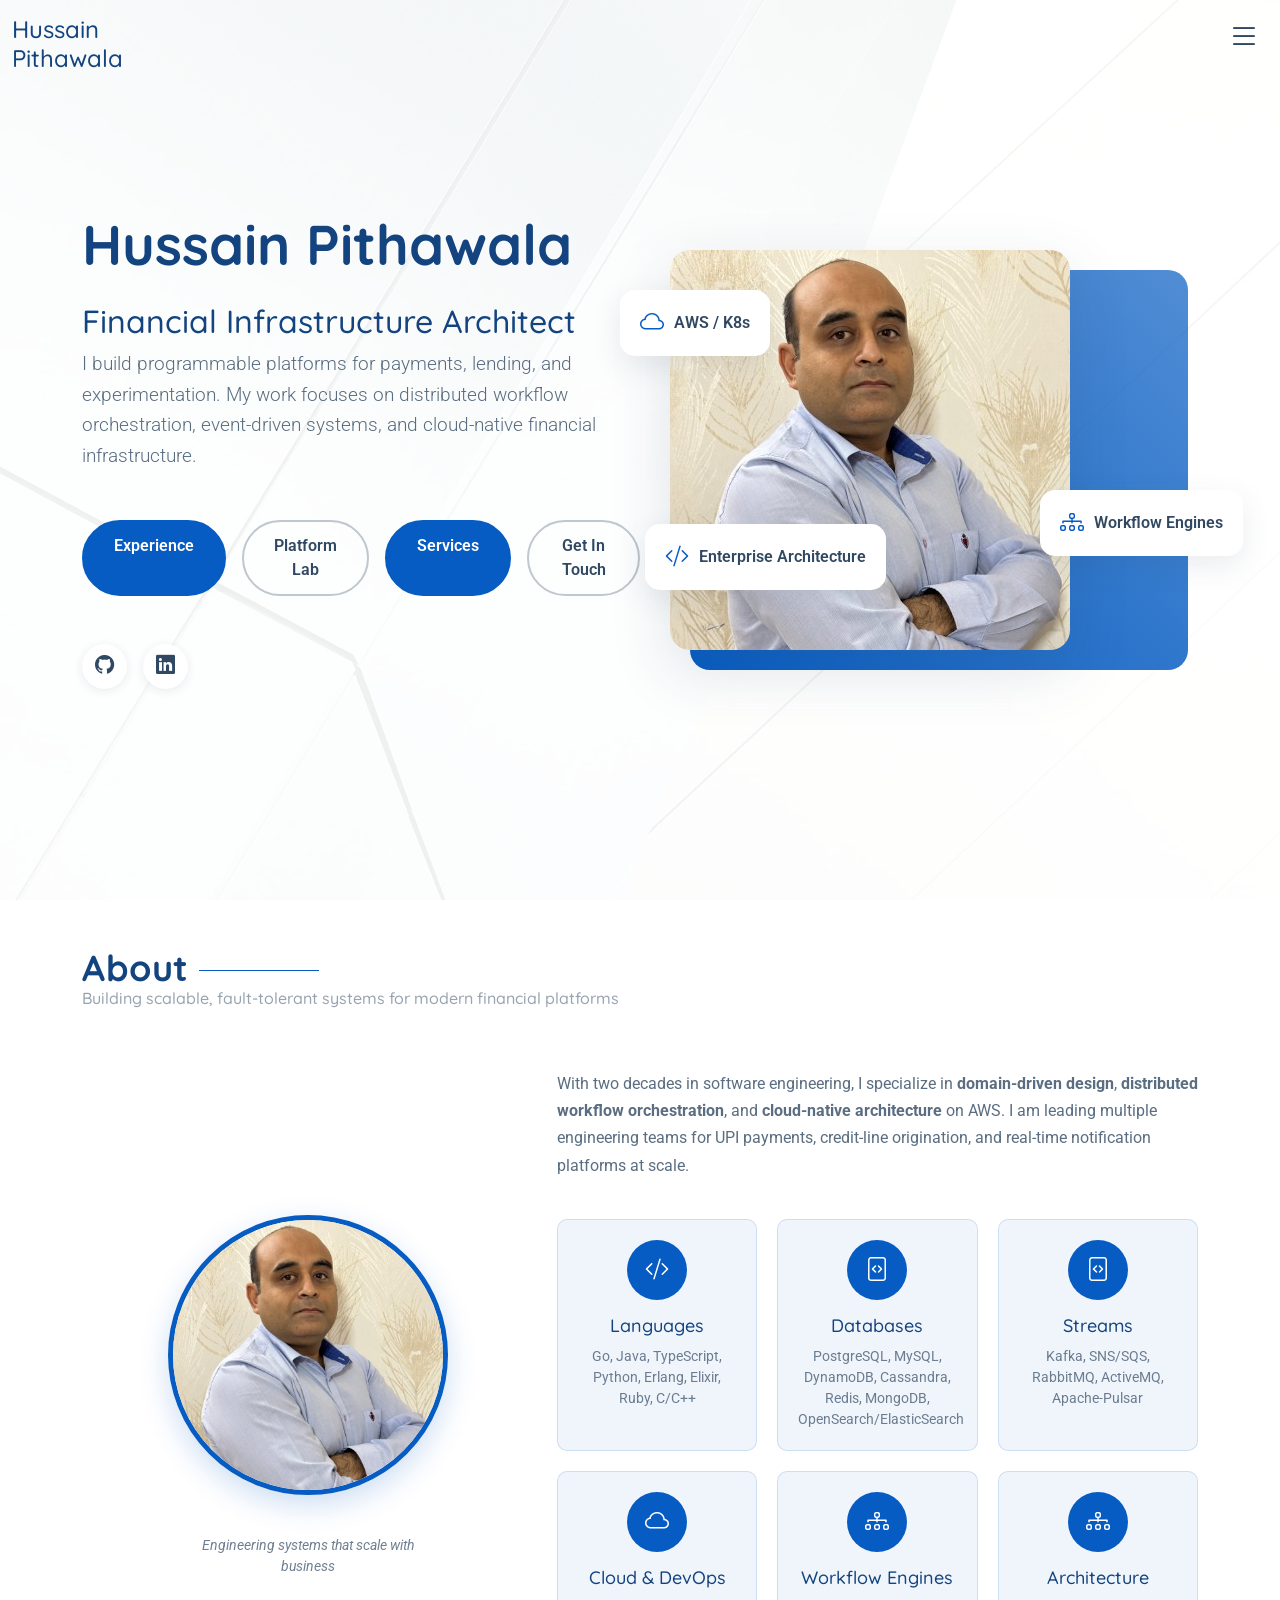
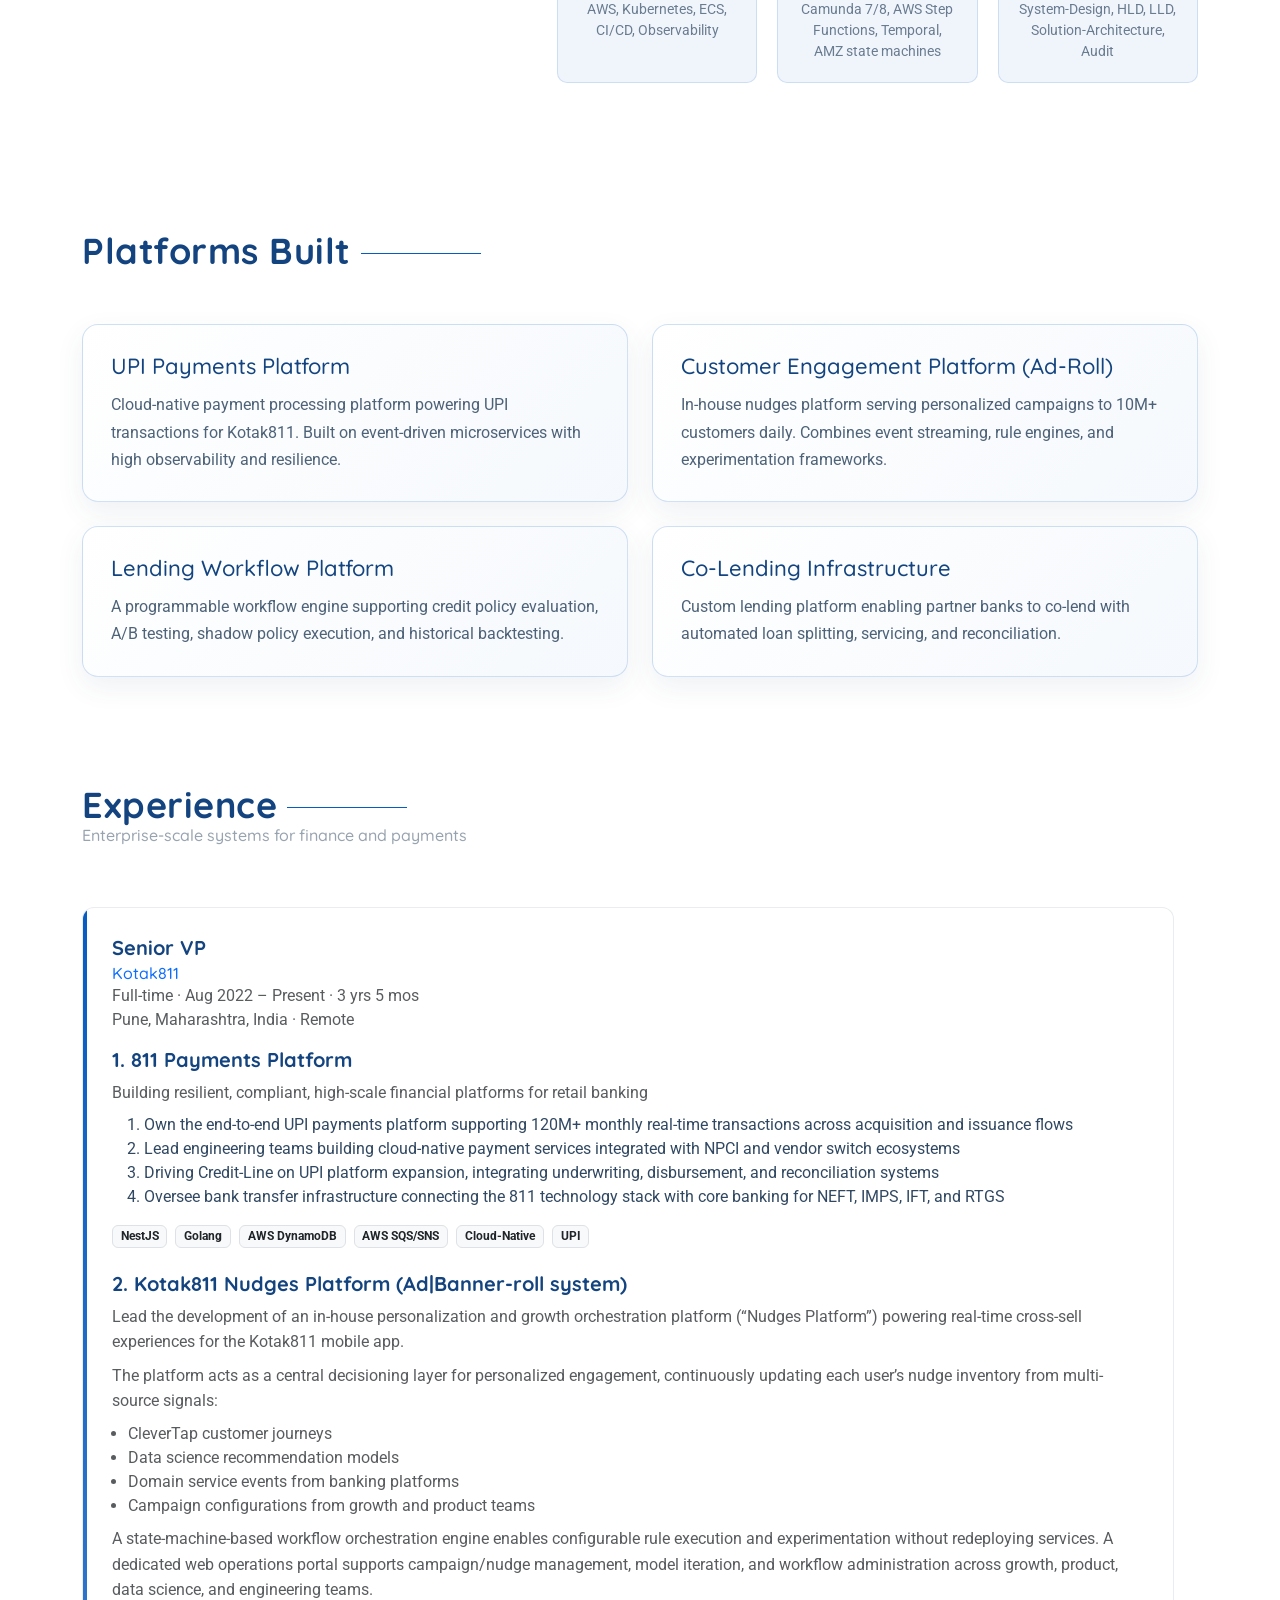
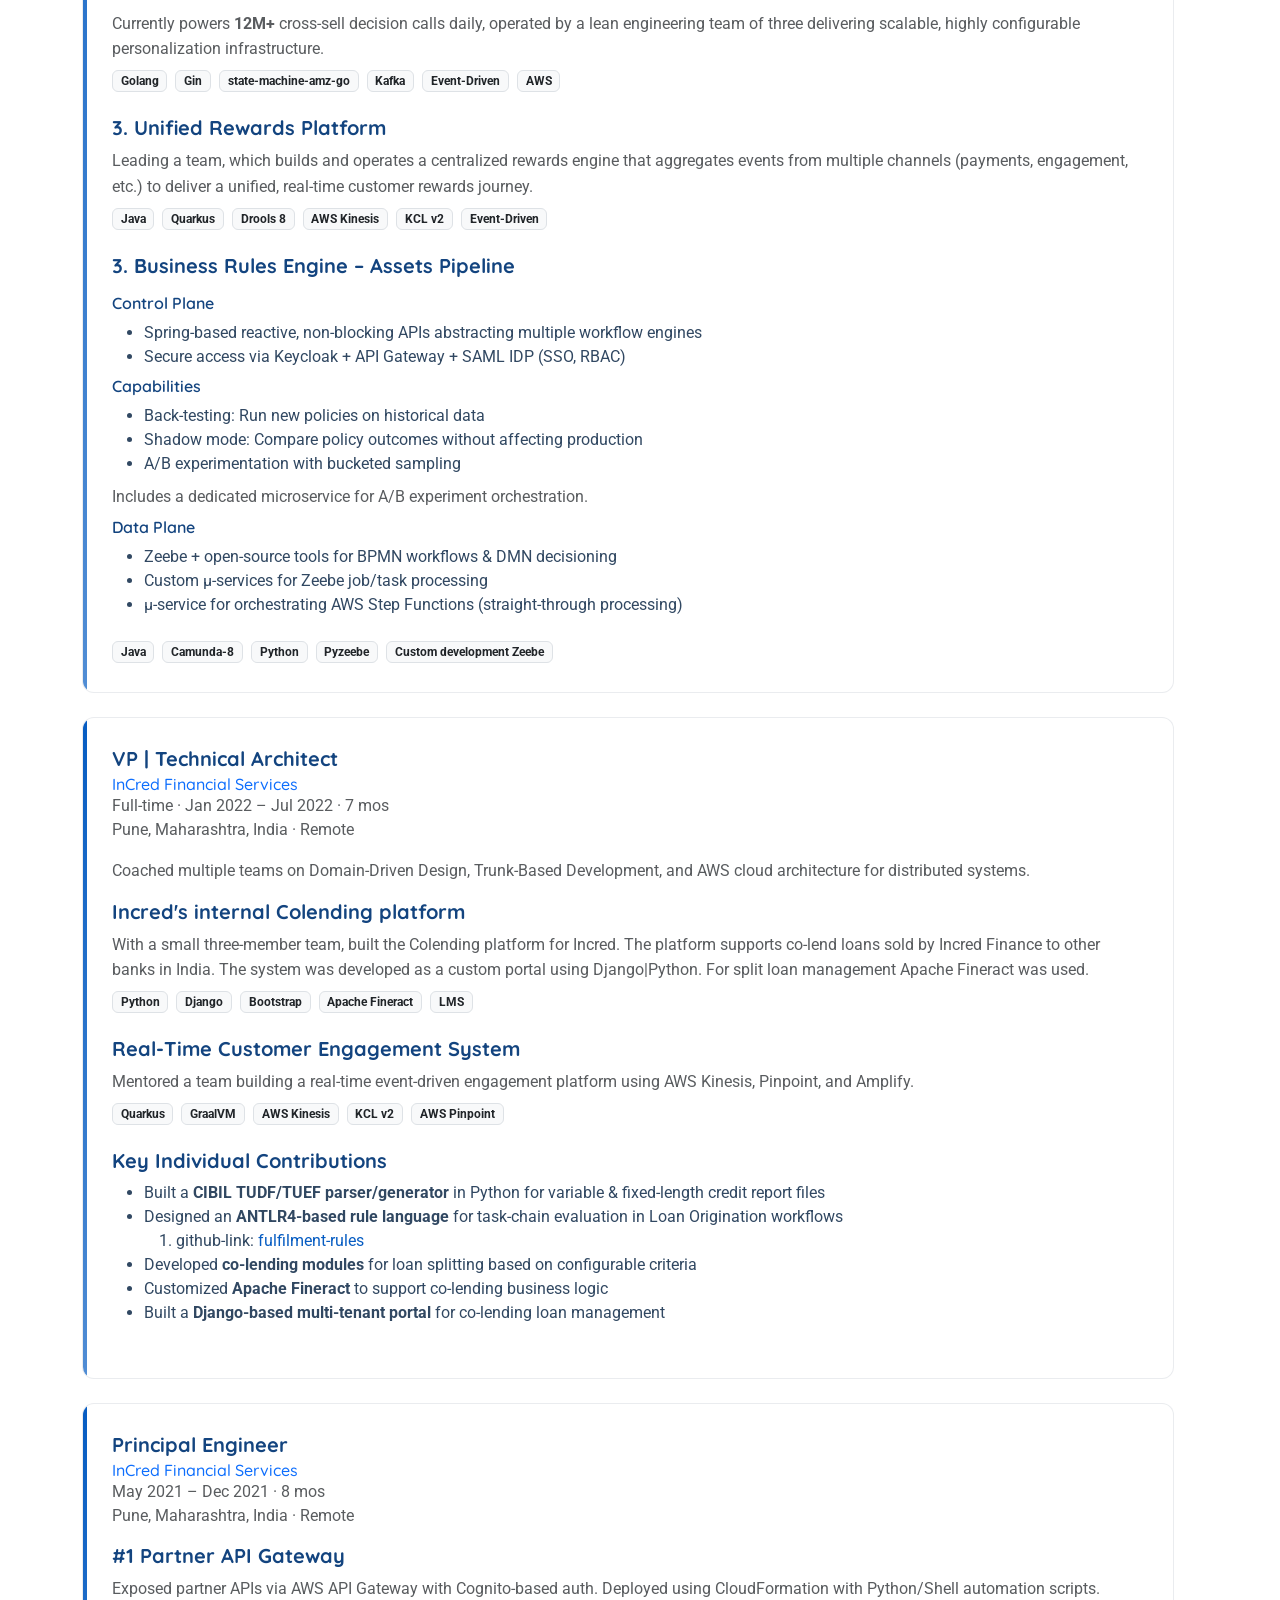
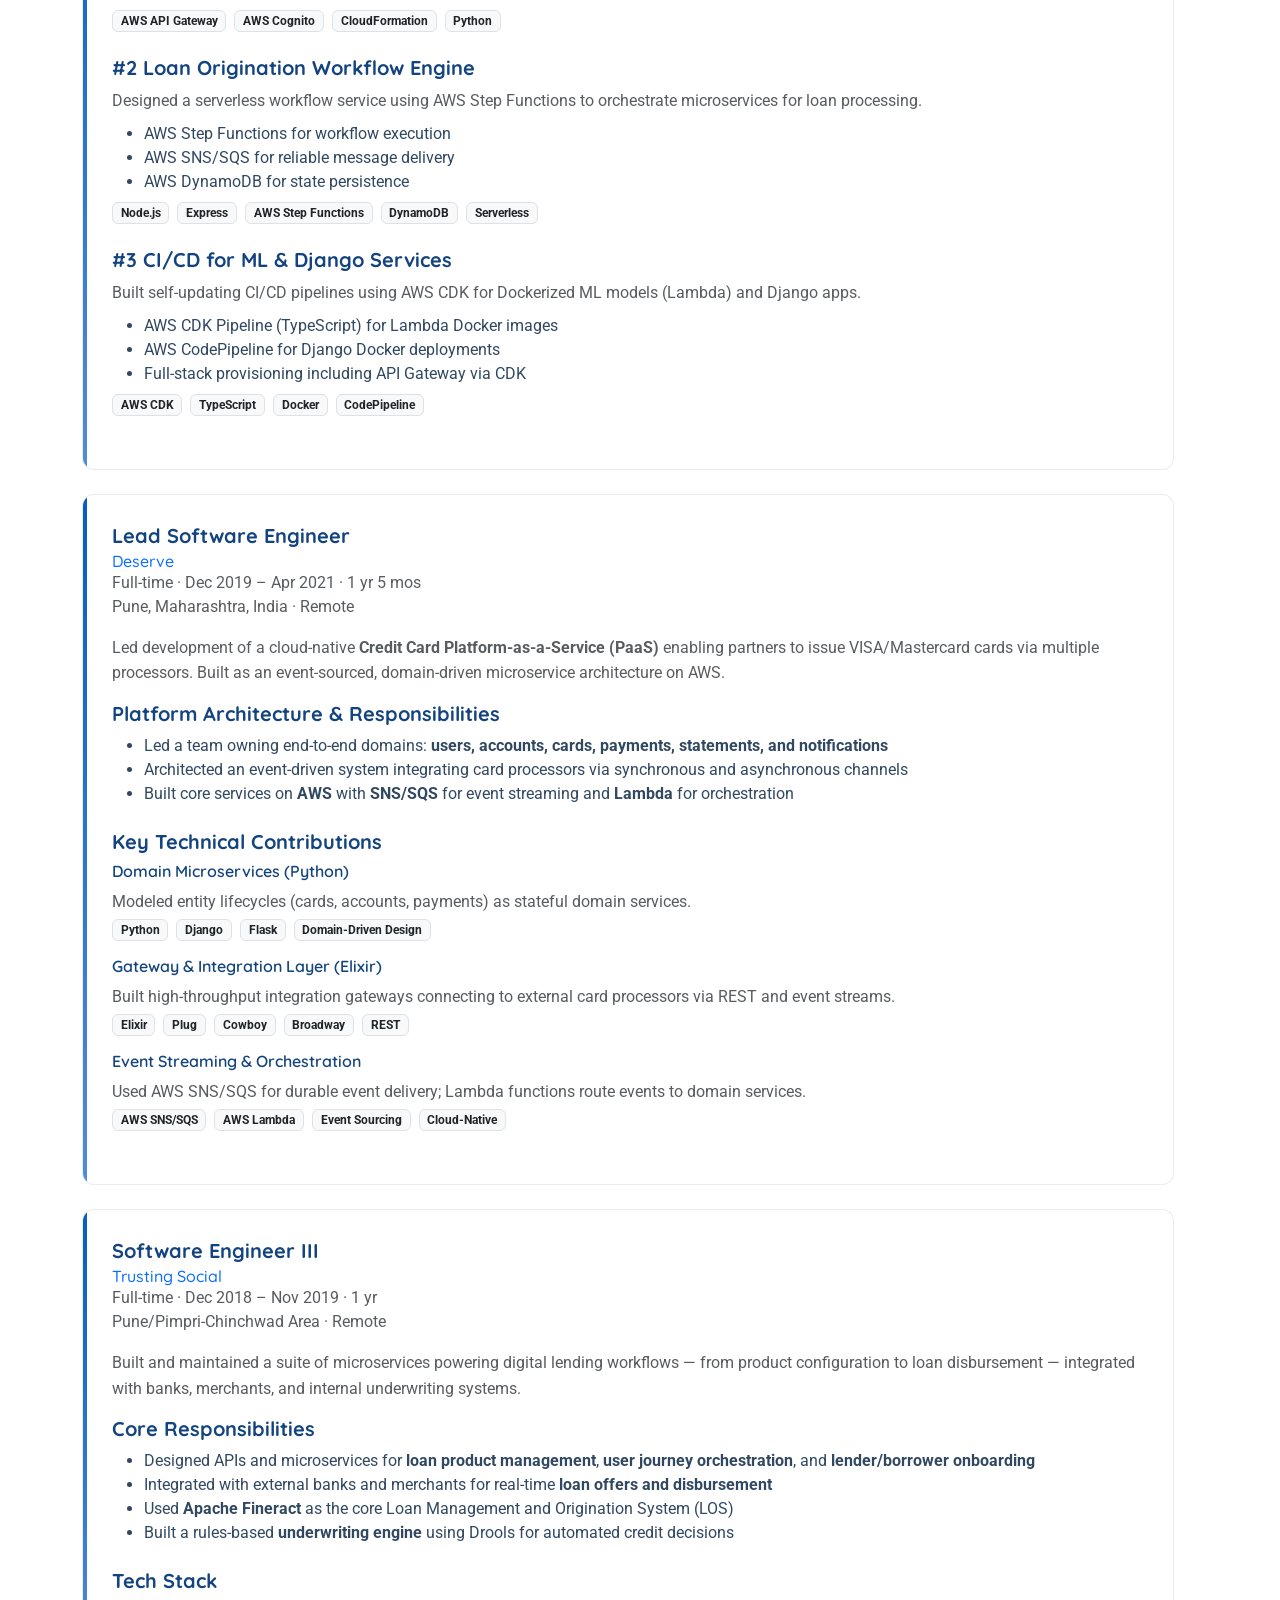
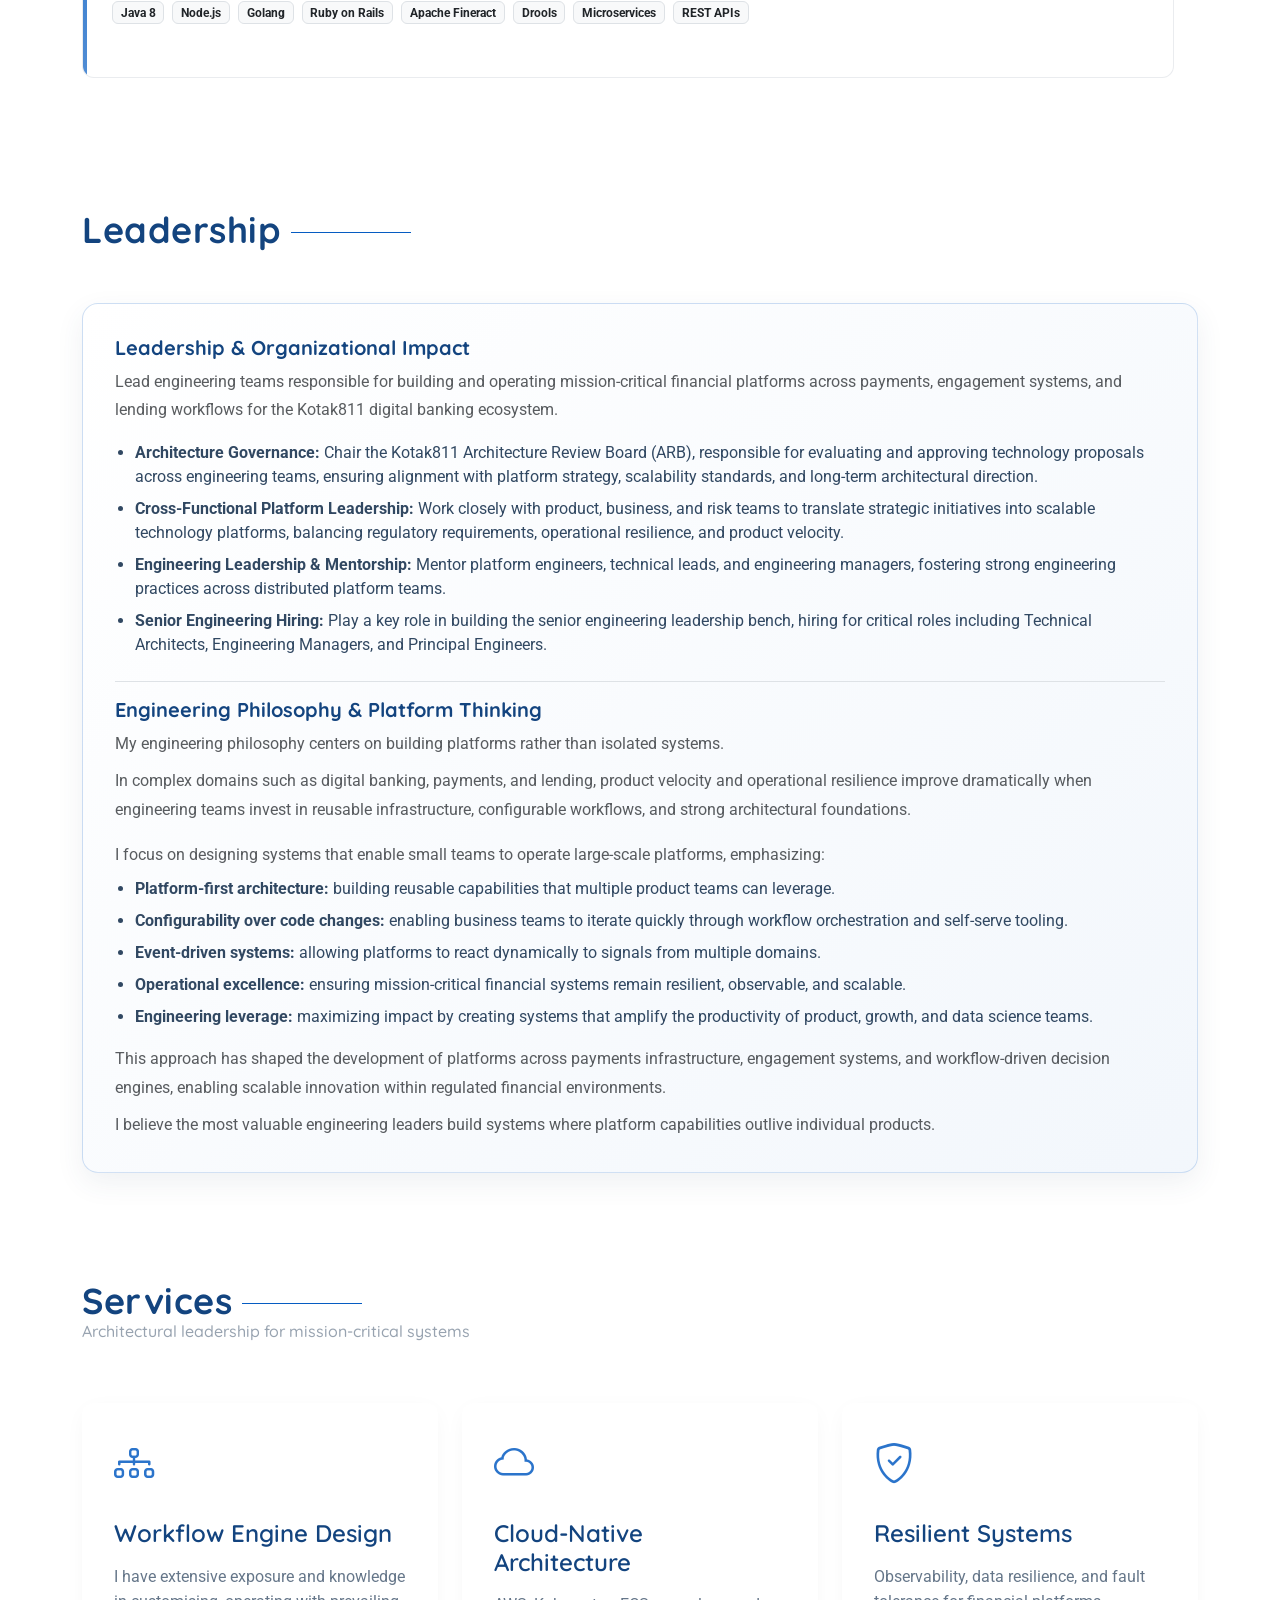
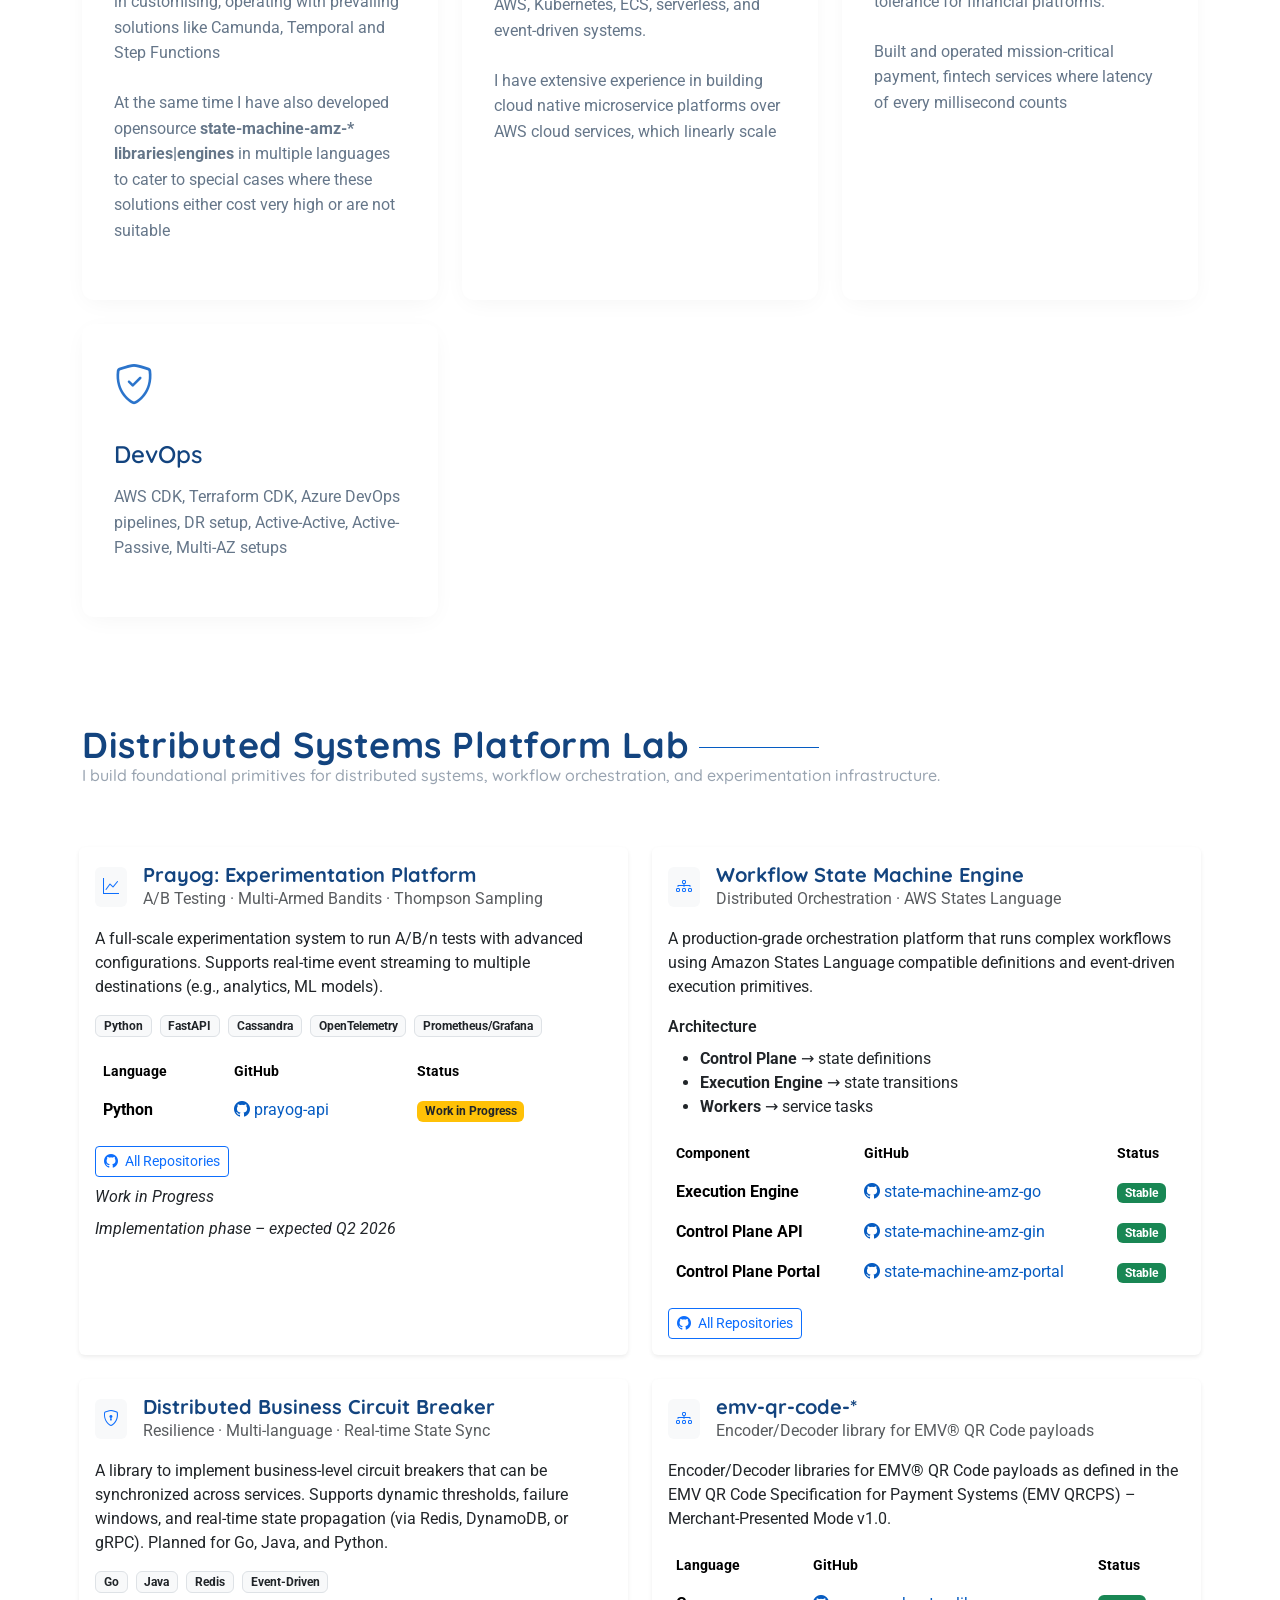
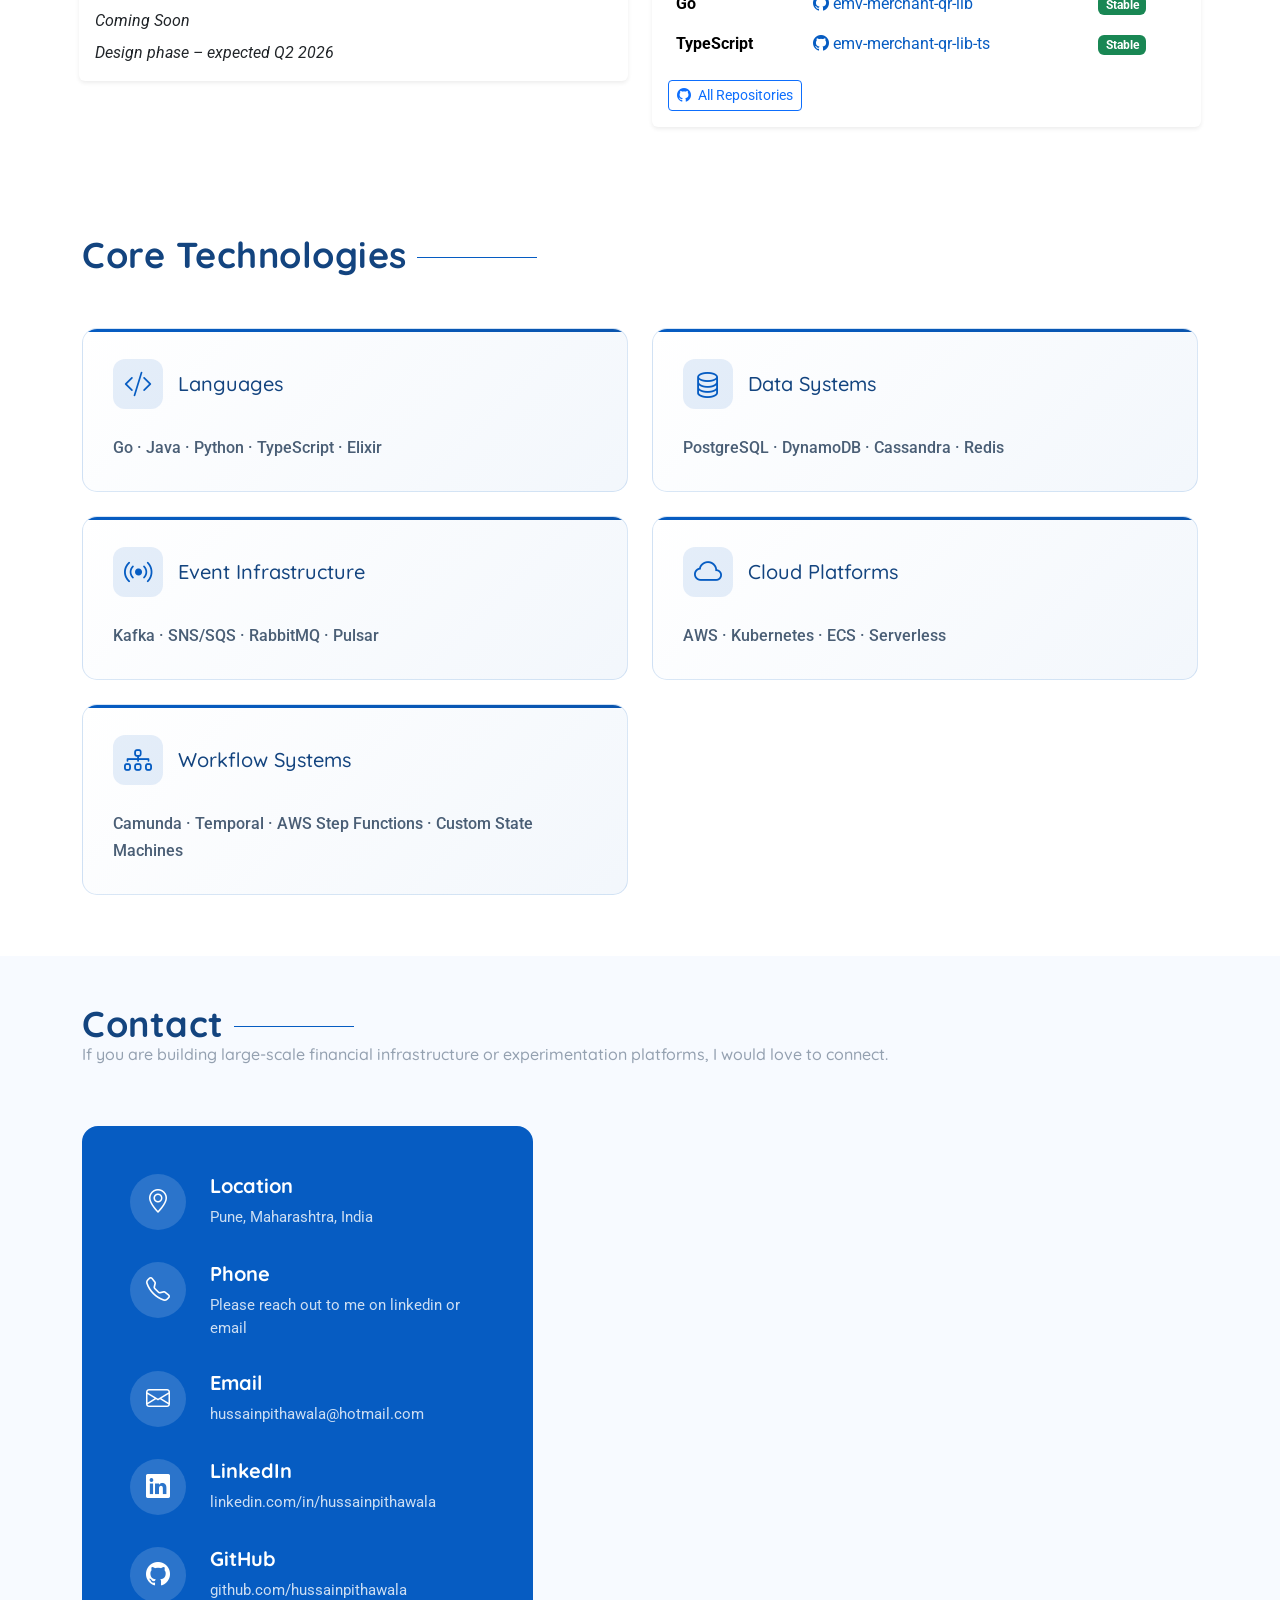
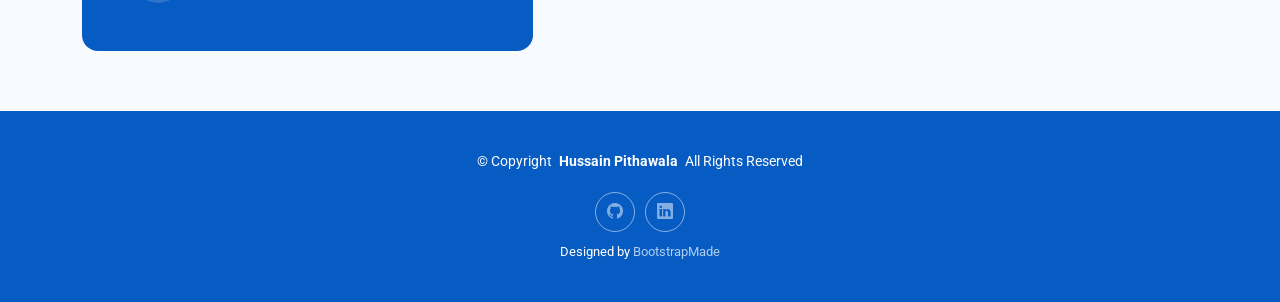
==== commit 4ace03eb: "updated hero actions, revised descriptions, and restructured leadership and skills sections" ====
--- a/index.html
+++ b/index.html
@@ -73,21 +73,10 @@
                         <p class="lead">I build programmable platforms for payments, lending, and experimentation. My
                             work focuses on distributed workflow orchestration, event-driven systems, and cloud-native
                             financial infrastructure.</p>
-                        <div class="hero-stats" data-aos="fade-up" data-aos-delay="200">
-                            <div class="stat-item">
-                                <span class="purecounter" data-purecounter-start="0" data-purecounter-end="19"
-                                      data-purecounter-duration="2">0</span>
-                                <span class="stat-label">Years Experience</span>
-                            </div>
-                            <div class="stat-item">
-                                <span class="purecounter" data-purecounter-start="0" data-purecounter-end="10"
-                                      data-purecounter-duration="2">0</span>
-                                <span class="stat-label">Platforms built</span>
-                            </div>
-                        </div>
                         <div class="hero-actions" data-aos="fade-up" data-aos-delay="300">
                             <a href="#resume" class="btn btn-primary">Experience</a>
-                            <a href="#portfolio" class="btn btn-outline">View Projects</a>
+                            <a href="#portfolio" class="btn btn-outline">Platform Lab</a>
+                            <a href="#servies" class="btn btn-primary">Services</a>
                             <a href="#contact" class="btn btn-outline">Get In Touch</a>
                         </div>
                         <div class="social-links mt-3" data-aos="fade-up" data-aos-delay="400">
@@ -224,72 +213,6 @@
                         <p>Custom lending platform enabling partner banks to co-lend with automated loan splitting,
                             servicing, and reconciliation.</p>
                     </article>
-                </div>
-            </div>
-        </div>
-    </section>
-
-    <!-- Leadership Section -->
-    <section id="leadership" class="leadership section">
-        <div class="container section-title">
-            <h2>Leadership</h2>
-        </div>
-        <div class="container" data-aos="fade-up" data-aos-delay="100">
-            <div class="leadership-panel">
-                <p>I lead engineering teams responsible for building and operating mission-critical financial platforms
-                    including payments, engagement systems, and lending workflows.</p>
-                <ul>
-                    <li>Architecture governance through ARB</li>
-                    <li>Cross-functional collaboration with product and business teams</li>
-                    <li>Mentoring platform engineers and technical leads</li>
-                </ul>
-            </div>
-        </div>
-    </section>
-
-    <!-- Skills Section -->
-    <section id="skills" class="skills section">
-        <div class="container section-title">
-            <h2>Core Technologies</h2>
-        </div>
-        <div class="container" data-aos="fade-up" data-aos-delay="100">
-            <div class="skills-grid">
-                <div class="row g-4">
-                    <div class="col-md-6" data-aos="flip-left" data-aos-delay="200">
-                        <div class="skill-card">
-                            <div class="skill-header"><i class="bi bi-code-slash"></i>
-                                <h3>Languages</h3></div>
-                            <p class="skill-stack">Go · Java · Python · TypeScript · Elixir</p>
-                        </div>
-                    </div>
-                    <div class="col-md-6" data-aos="flip-left" data-aos-delay="250">
-                        <div class="skill-card">
-                            <div class="skill-header"><i class="bi bi-database"></i>
-                                <h3>Data Systems</h3></div>
-                            <p class="skill-stack">PostgreSQL · DynamoDB · Cassandra · Redis</p>
-                        </div>
-                    </div>
-                    <div class="col-md-6" data-aos="flip-left" data-aos-delay="300">
-                        <div class="skill-card">
-                            <div class="skill-header"><i class="bi bi-broadcast"></i>
-                                <h3>Event Infrastructure</h3></div>
-                            <p class="skill-stack">Kafka · SNS/SQS · RabbitMQ · Pulsar</p>
-                        </div>
-                    </div>
-                    <div class="col-md-6" data-aos="flip-left" data-aos-delay="350">
-                        <div class="skill-card">
-                            <div class="skill-header"><i class="bi bi-cloud"></i>
-                                <h3>Cloud Platforms</h3></div>
-                            <p class="skill-stack">AWS · Kubernetes · ECS · Serverless</p>
-                        </div>
-                    </div>
-                    <div class="col-md-6" data-aos="flip-left" data-aos-delay="400">
-                        <div class="skill-card">
-                            <div class="skill-header"><i class="bi bi-diagram-3"></i>
-                                <h3>Workflow Systems</h3></div>
-                            <p class="skill-stack">Camunda · Temporal · AWS Step Functions · Custom State Machines</p>
-                        </div>
-                    </div>
                 </div>
             </div>
         </div>
@@ -323,22 +246,27 @@
                                     <div class="mb-4">
                                         <h5 class="fw-bold">1. 811 Payments Platform</h5>
                                         <p class="text-muted mb-2">
-                                            Building resilient, compliant, high-scale financial platforms for retail banking
+                                            Building resilient, compliant, high-scale financial platforms for retail
+                                            banking
                                         </p>
 
                                         <ol>
-                                        <li>
-                                            Own the end-to-end UPI payments platform supporting 120M+ monthly real-time transactions across acquisition and issuance flows
-                                        </li>
-                                        <li>
-                                            Lead engineering teams building cloud-native payment services integrated with NPCI and vendor switch ecosystems
-                                        </li>
-                                        <li>
-                                            Driving Credit-Line on UPI platform expansion, integrating underwriting, disbursement, and reconciliation systems
-                                        </li>
-                                        <li>
-                                            Oversee bank transfer infrastructure connecting the 811 technology stack with core banking for NEFT, IMPS, IFT, and RTGS
-                                        </li>
+                                            <li>
+                                                Own the end-to-end UPI payments platform supporting 120M+ monthly
+                                                real-time transactions across acquisition and issuance flows
+                                            </li>
+                                            <li>
+                                                Lead engineering teams building cloud-native payment services integrated
+                                                with NPCI and vendor switch ecosystems
+                                            </li>
+                                            <li>
+                                                Driving Credit-Line on UPI platform expansion, integrating underwriting,
+                                                disbursement, and reconciliation systems
+                                            </li>
+                                            <li>
+                                                Oversee bank transfer infrastructure connecting the 811 technology stack
+                                                with core banking for NEFT, IMPS, IFT, and RTGS
+                                            </li>
                                         </ol>
                                         <div class="d-flex flex-wrap gap-2">
                                             <span class="badge bg-light text-dark border">NestJS</span>
@@ -353,10 +281,40 @@
                                     <!-- Initiative 2: Nudges Platform -->
                                     <div class="mb-4">
                                         <h5 class="fw-bold">2. Kotak811 Nudges Platform (Ad|Banner-roll system)</h5>
+
                                         <p class="text-muted mb-2">
-                                            Leading a team, which is building an in-house Nudges platform, which is
-                                            essentially a personalized Ad-Roll system for Kotak811 App
+                                            Lead the development of an in-house personalization and growth orchestration
+                                            platform (“Nudges Platform”) powering real-time cross-sell experiences for
+                                            the Kotak811 mobile app.
                                         </p>
+
+                                        <p class="text-muted mb-2">
+                                            The platform acts as a central decisioning layer for personalized
+                                            engagement, continuously updating each user’s nudge inventory from
+                                            multi-source signals:
+                                        </p>
+
+                                        <ul class="text-muted mb-2 ps-3">
+                                            <li>CleverTap customer journeys</li>
+                                            <li>Data science recommendation models</li>
+                                            <li>Domain service events from banking platforms</li>
+                                            <li>Campaign configurations from growth and product teams</li>
+                                        </ul>
+
+                                        <p class="text-muted mb-2">
+                                            A state-machine-based workflow orchestration engine enables configurable
+                                            rule execution and experimentation without redeploying services. A dedicated
+                                            web operations portal supports campaign/nudge management, model iteration,
+                                            and workflow administration across growth, product, data science, and
+                                            engineering teams.
+                                        </p>
+
+                                        <p class="text-muted mb-2">
+                                            Currently powers <strong>12M+</strong> cross-sell decision calls daily,
+                                            operated by a lean engineering team of three delivering scalable, highly
+                                            configurable personalization infrastructure.
+                                        </p>
+
                                         <div class="d-flex flex-wrap gap-2">
                                             <span class="badge bg-light text-dark border">Golang</span>
                                             <span class="badge bg-light text-dark border">Gin</span>
@@ -424,22 +382,6 @@
                                         <span class="badge bg-light text-dark border">Custom development Zeebe</span>
                                     </div>
 
-                                    <!-- Leadership Role -->
-                                    <div class="mt-4 pt-3 border-top">
-                                        <h5 class="fw-bold">Leadership & Collaboration</h5>
-                                        <p>Leading cross-functional teams with end-to-end ownership:</p>
-                                        <ul>
-                                            <li>Design, documentation, and hands-on development — guiding technical
-                                                leads, DevOps, and engineers
-                                            </li>
-                                            <li>Shaping solutions through close collaboration with Product, DevOps,
-                                                Compliance, and stakeholders
-                                            </li>
-                                            <li>Leading federated ARB team for 811, which reports to Kotak Bank's
-                                                central ARB (Architecture Review Board team)
-                                            </li>
-                                        </ul>
-                                    </div>
                                 </div>
                             </div>
                             <div class="experience-card">
@@ -716,6 +658,99 @@
                             </div>
                         </div>
                     </div>
+                </div>
+            </div>
+        </div>
+    </section>
+
+    <!-- Leadership Section -->
+    <section id="leadership" class="leadership section">
+        <div class="container section-title">
+            <h2>Leadership</h2>
+        </div>
+        <div class="container" data-aos="fade-up" data-aos-delay="100">
+            <div class="leadership-panel">
+                <div>
+                    <h5 class="fw-bold">Leadership & Organizational Impact</h5>
+
+                    <p class="text-muted mb-3">
+                        Lead engineering teams responsible for building and operating
+                        mission-critical financial platforms across payments, engagement systems,
+                        and lending workflows for the Kotak811 digital banking ecosystem.
+                    </p>
+
+                    <ul class="mb-0">
+                        <li class="mb-2">
+                            <strong>Architecture Governance:</strong>
+                            Chair the Kotak811 Architecture Review Board (ARB), responsible for
+                            evaluating and approving technology proposals across engineering teams,
+                            ensuring alignment with platform strategy, scalability standards, and
+                            long-term architectural direction.
+                        </li>
+                        <li class="mb-2">
+                            <strong>Cross-Functional Platform Leadership:</strong>
+                            Work closely with product, business, and risk teams to translate
+                            strategic initiatives into scalable technology platforms, balancing
+                            regulatory requirements, operational resilience, and product velocity.
+                        </li>
+                        <li class="mb-2">
+                            <strong>Engineering Leadership & Mentorship:</strong>
+                            Mentor platform engineers, technical leads, and engineering managers,
+                            fostering strong engineering practices across distributed platform
+                            teams.
+                        </li>
+                        <li>
+                            <strong>Senior Engineering Hiring:</strong>
+                            Play a key role in building the senior engineering leadership bench,
+                            hiring for critical roles including Technical Architects, Engineering
+                            Managers, and Principal Engineers.
+                        </li>
+                    </ul>
+                </div>
+
+                <div class="mt-4 pt-3 border-top">
+                    <h5 class="fw-bold">Engineering Philosophy & Platform Thinking</h5>
+
+                    <p class="text-muted mb-2">
+                        My engineering philosophy centers on building platforms rather than isolated
+                        systems.
+                    </p>
+                    <p class="text-muted mb-3">
+                        In complex domains such as digital banking, payments, and lending, product
+                        velocity and operational resilience improve dramatically when engineering teams
+                        invest in reusable infrastructure, configurable workflows, and strong
+                        architectural foundations.
+                    </p>
+
+                    <p class="text-muted mb-2">
+                        I focus on designing systems that enable small teams to operate large-scale
+                        platforms, emphasizing:
+                    </p>
+                    <ul class="mb-3">
+                        <li class="mb-2"><strong>Platform-first architecture:</strong> building
+                            reusable capabilities that multiple product teams can leverage.</li>
+                        <li class="mb-2"><strong>Configurability over code changes:</strong> enabling
+                            business teams to iterate quickly through workflow orchestration and
+                            self-serve tooling.</li>
+                        <li class="mb-2"><strong>Event-driven systems:</strong> allowing platforms to
+                            react dynamically to signals from multiple domains.</li>
+                        <li class="mb-2"><strong>Operational excellence:</strong> ensuring
+                            mission-critical financial systems remain resilient, observable, and
+                            scalable.</li>
+                        <li><strong>Engineering leverage:</strong> maximizing impact by creating
+                            systems that amplify the productivity of product, growth, and data science
+                            teams.</li>
+                    </ul>
+
+                    <p class="text-muted mb-2">
+                        This approach has shaped the development of platforms across payments
+                        infrastructure, engagement systems, and workflow-driven decision engines,
+                        enabling scalable innovation within regulated financial environments.
+                    </p>
+                    <p class="text-muted mb-0">
+                        I believe the most valuable engineering leaders build systems where platform
+                        capabilities outlive individual products.
+                    </p>
                 </div>
             </div>
         </div>
@@ -1028,6 +1063,54 @@
         </div>
     </section>
 
+    <!-- Skills Section -->
+    <section id="skills" class="skills section">
+        <div class="container section-title">
+            <h2>Core Technologies</h2>
+        </div>
+        <div class="container" data-aos="fade-up" data-aos-delay="100">
+            <div class="skills-grid">
+                <div class="row g-4">
+                    <div class="col-md-6" data-aos="flip-left" data-aos-delay="200">
+                        <div class="skill-card">
+                            <div class="skill-header"><i class="bi bi-code-slash"></i>
+                                <h3>Languages</h3></div>
+                            <p class="skill-stack">Go · Java · Python · TypeScript · Elixir</p>
+                        </div>
+                    </div>
+                    <div class="col-md-6" data-aos="flip-left" data-aos-delay="250">
+                        <div class="skill-card">
+                            <div class="skill-header"><i class="bi bi-database"></i>
+                                <h3>Data Systems</h3></div>
+                            <p class="skill-stack">PostgreSQL · DynamoDB · Cassandra · Redis</p>
+                        </div>
+                    </div>
+                    <div class="col-md-6" data-aos="flip-left" data-aos-delay="300">
+                        <div class="skill-card">
+                            <div class="skill-header"><i class="bi bi-broadcast"></i>
+                                <h3>Event Infrastructure</h3></div>
+                            <p class="skill-stack">Kafka · SNS/SQS · RabbitMQ · Pulsar</p>
+                        </div>
+                    </div>
+                    <div class="col-md-6" data-aos="flip-left" data-aos-delay="350">
+                        <div class="skill-card">
+                            <div class="skill-header"><i class="bi bi-cloud"></i>
+                                <h3>Cloud Platforms</h3></div>
+                            <p class="skill-stack">AWS · Kubernetes · ECS · Serverless</p>
+                        </div>
+                    </div>
+                    <div class="col-md-6" data-aos="flip-left" data-aos-delay="400">
+                        <div class="skill-card">
+                            <div class="skill-header"><i class="bi bi-diagram-3"></i>
+                                <h3>Workflow Systems</h3></div>
+                            <p class="skill-stack">Camunda · Temporal · AWS Step Functions · Custom State Machines</p>
+                        </div>
+                    </div>
+                </div>
+            </div>
+        </div>
+    </section>
+
     <!-- Contact Section -->
     <section id="contact" class="contact section light-background">
         <div class="container section-title">
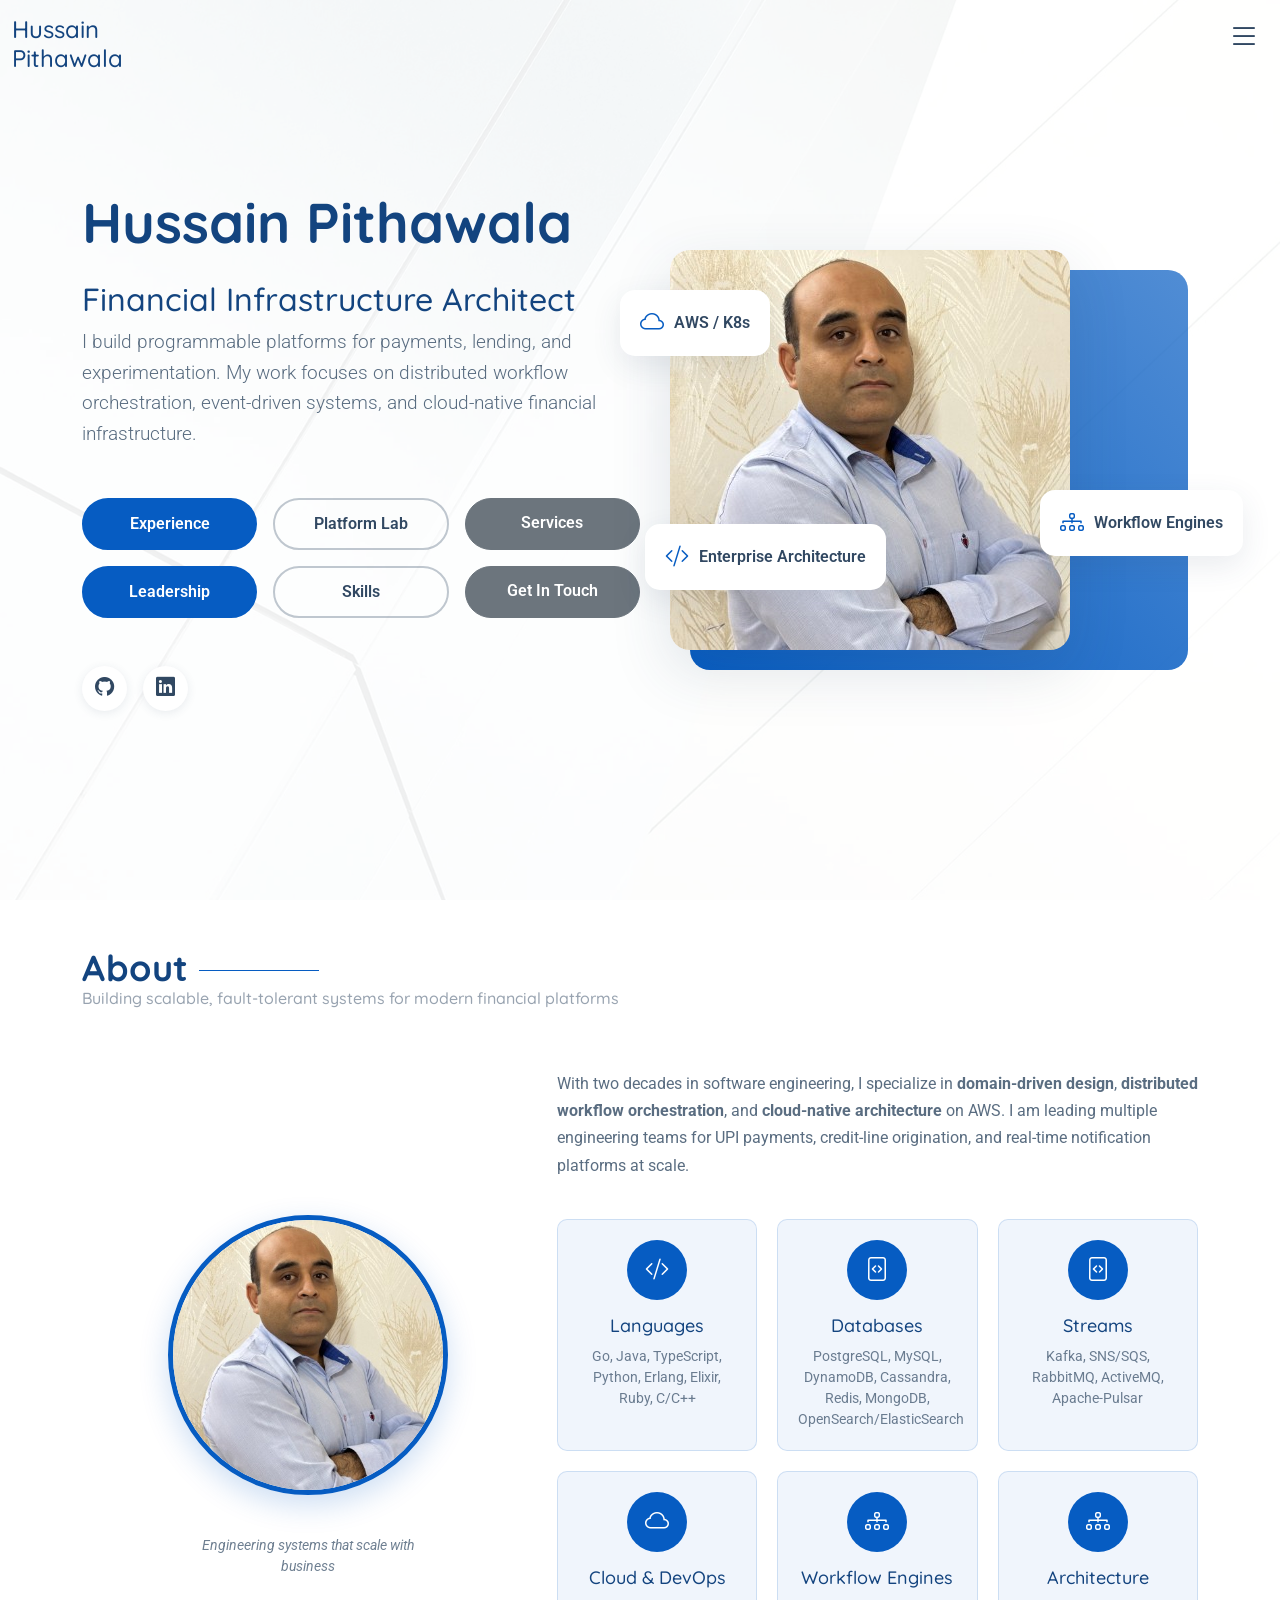
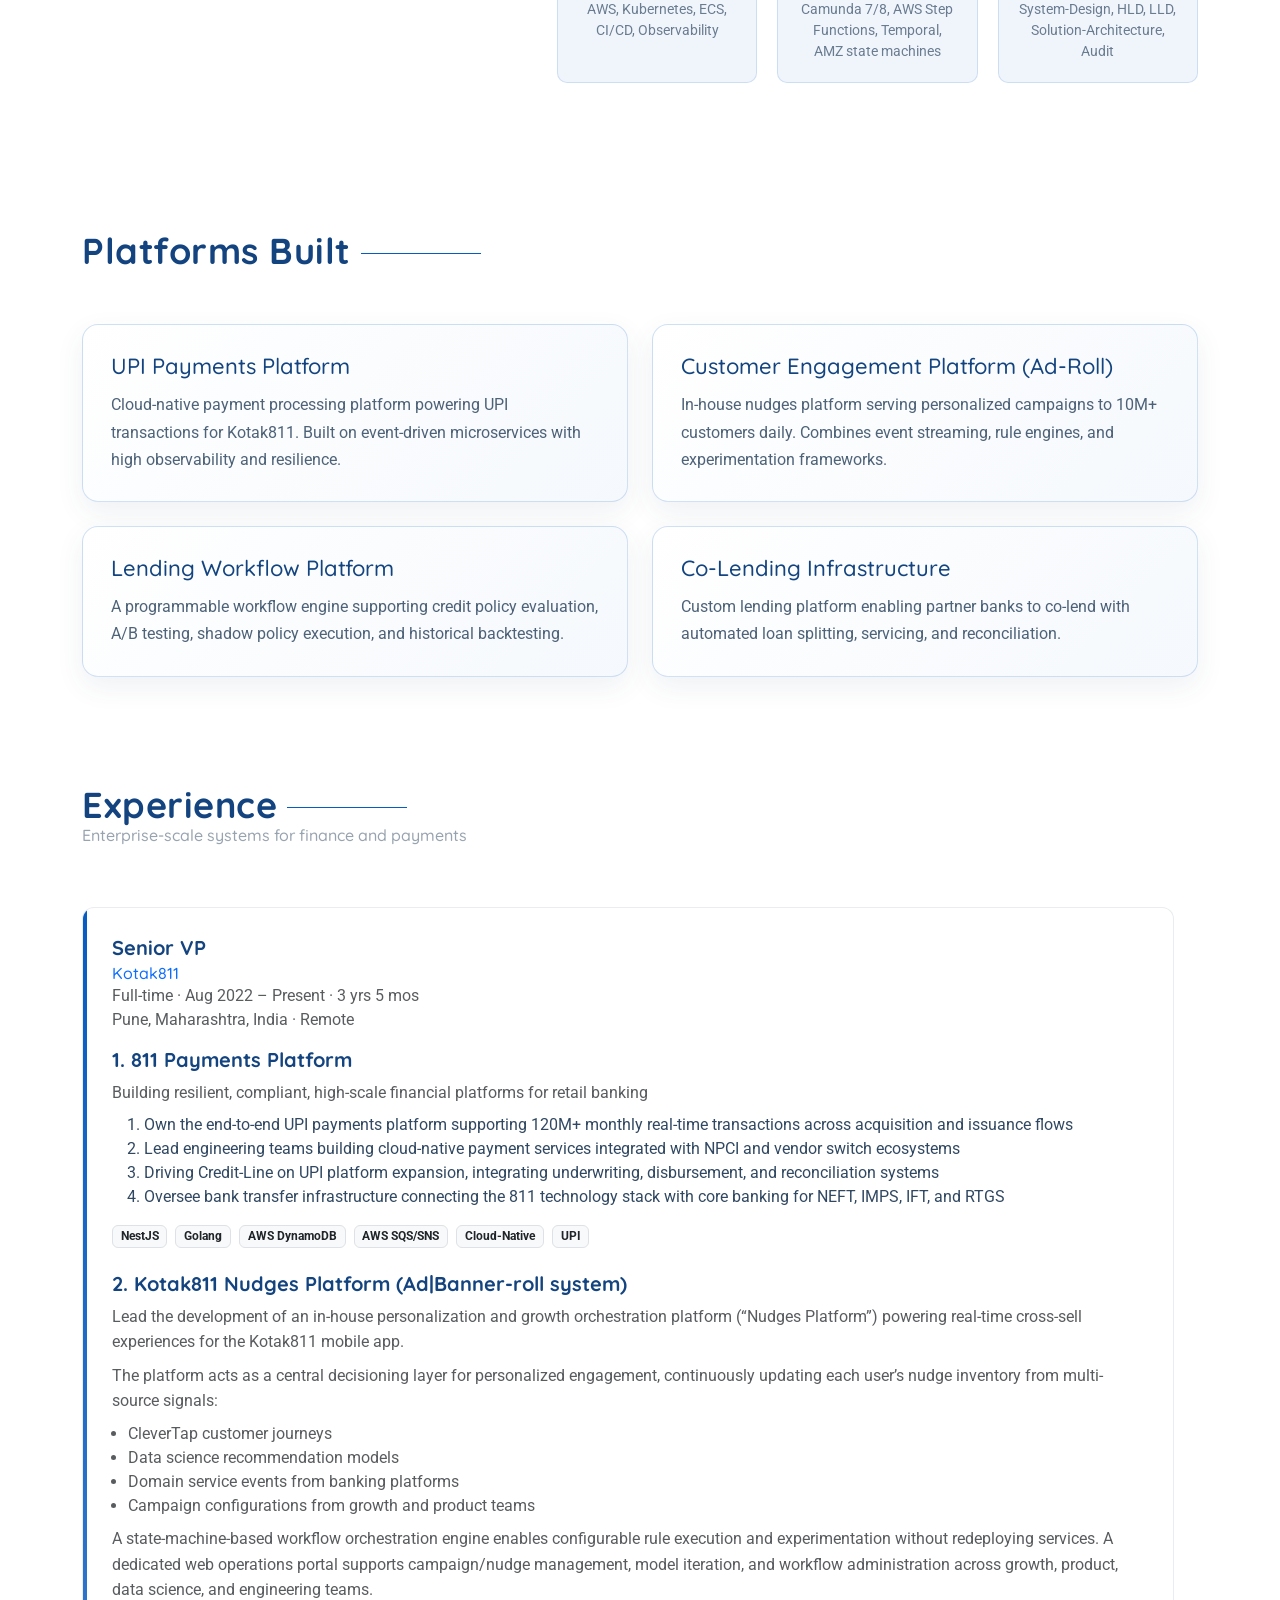
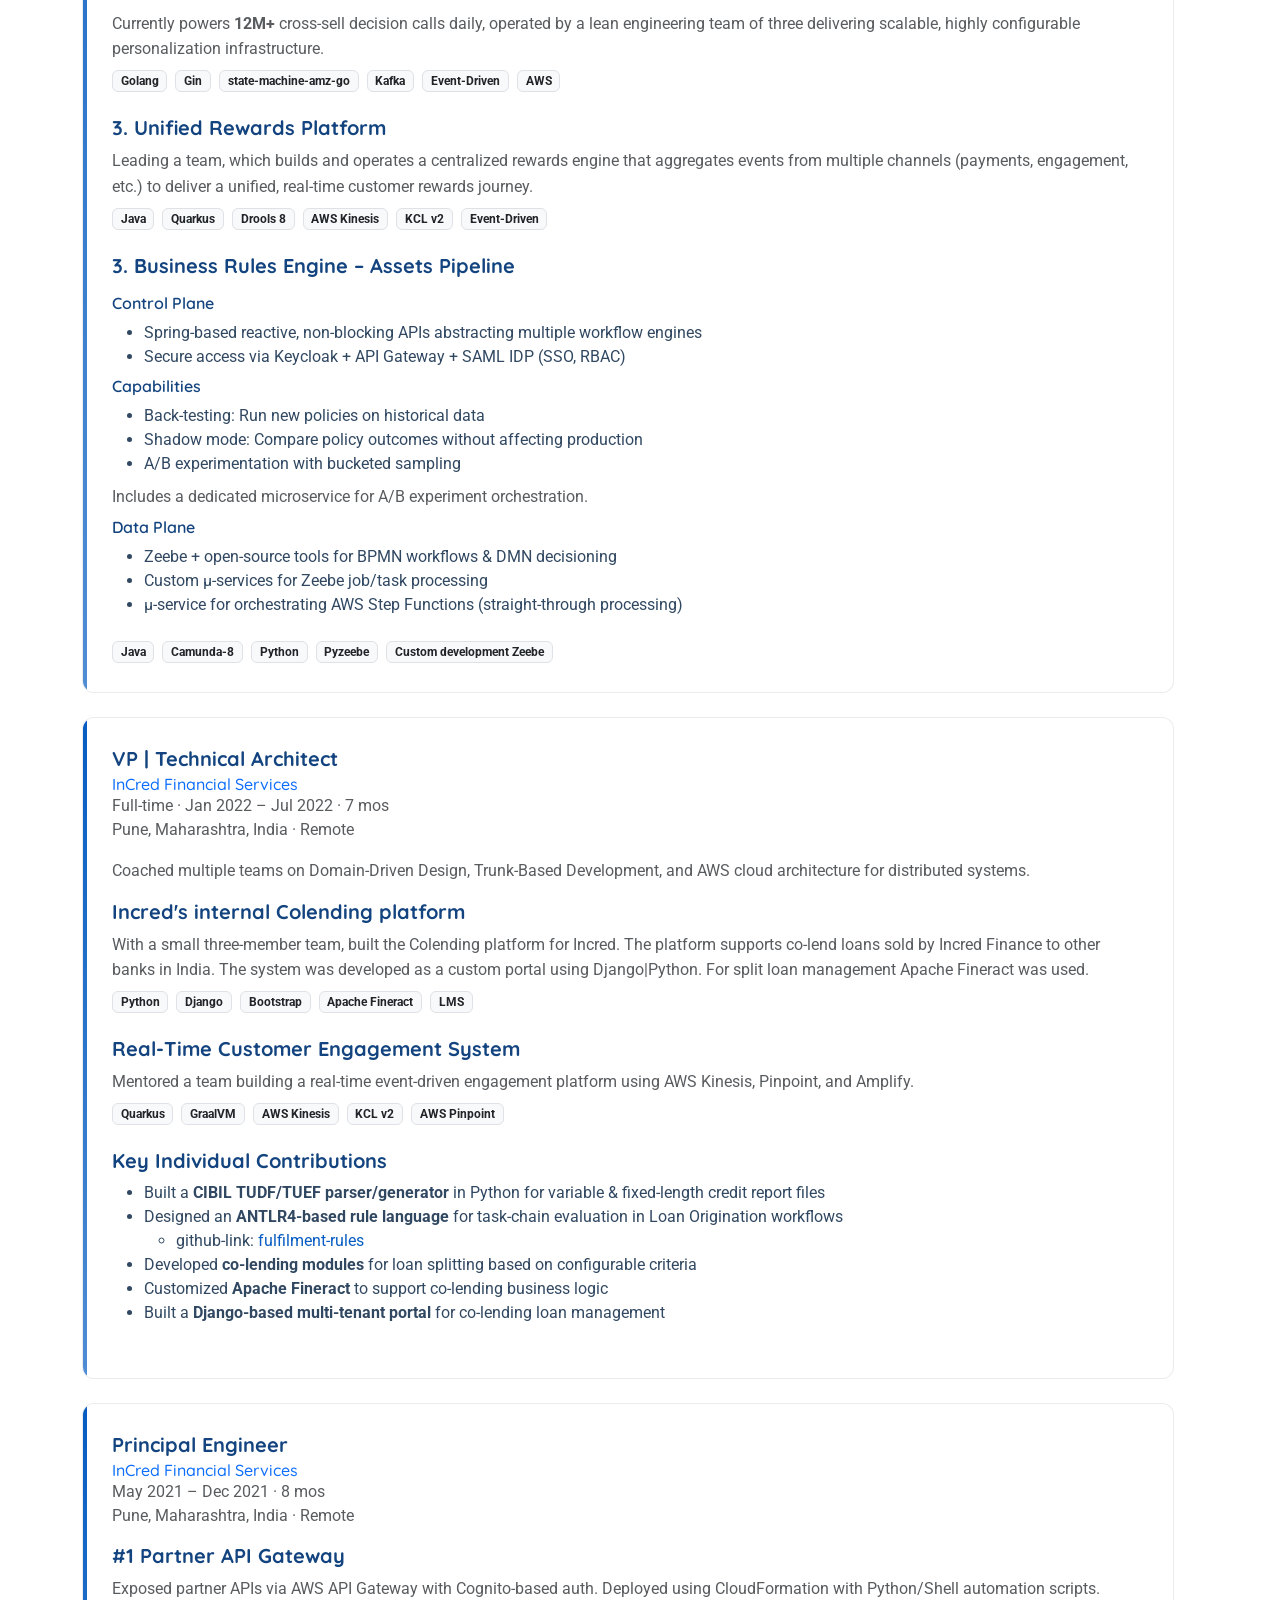
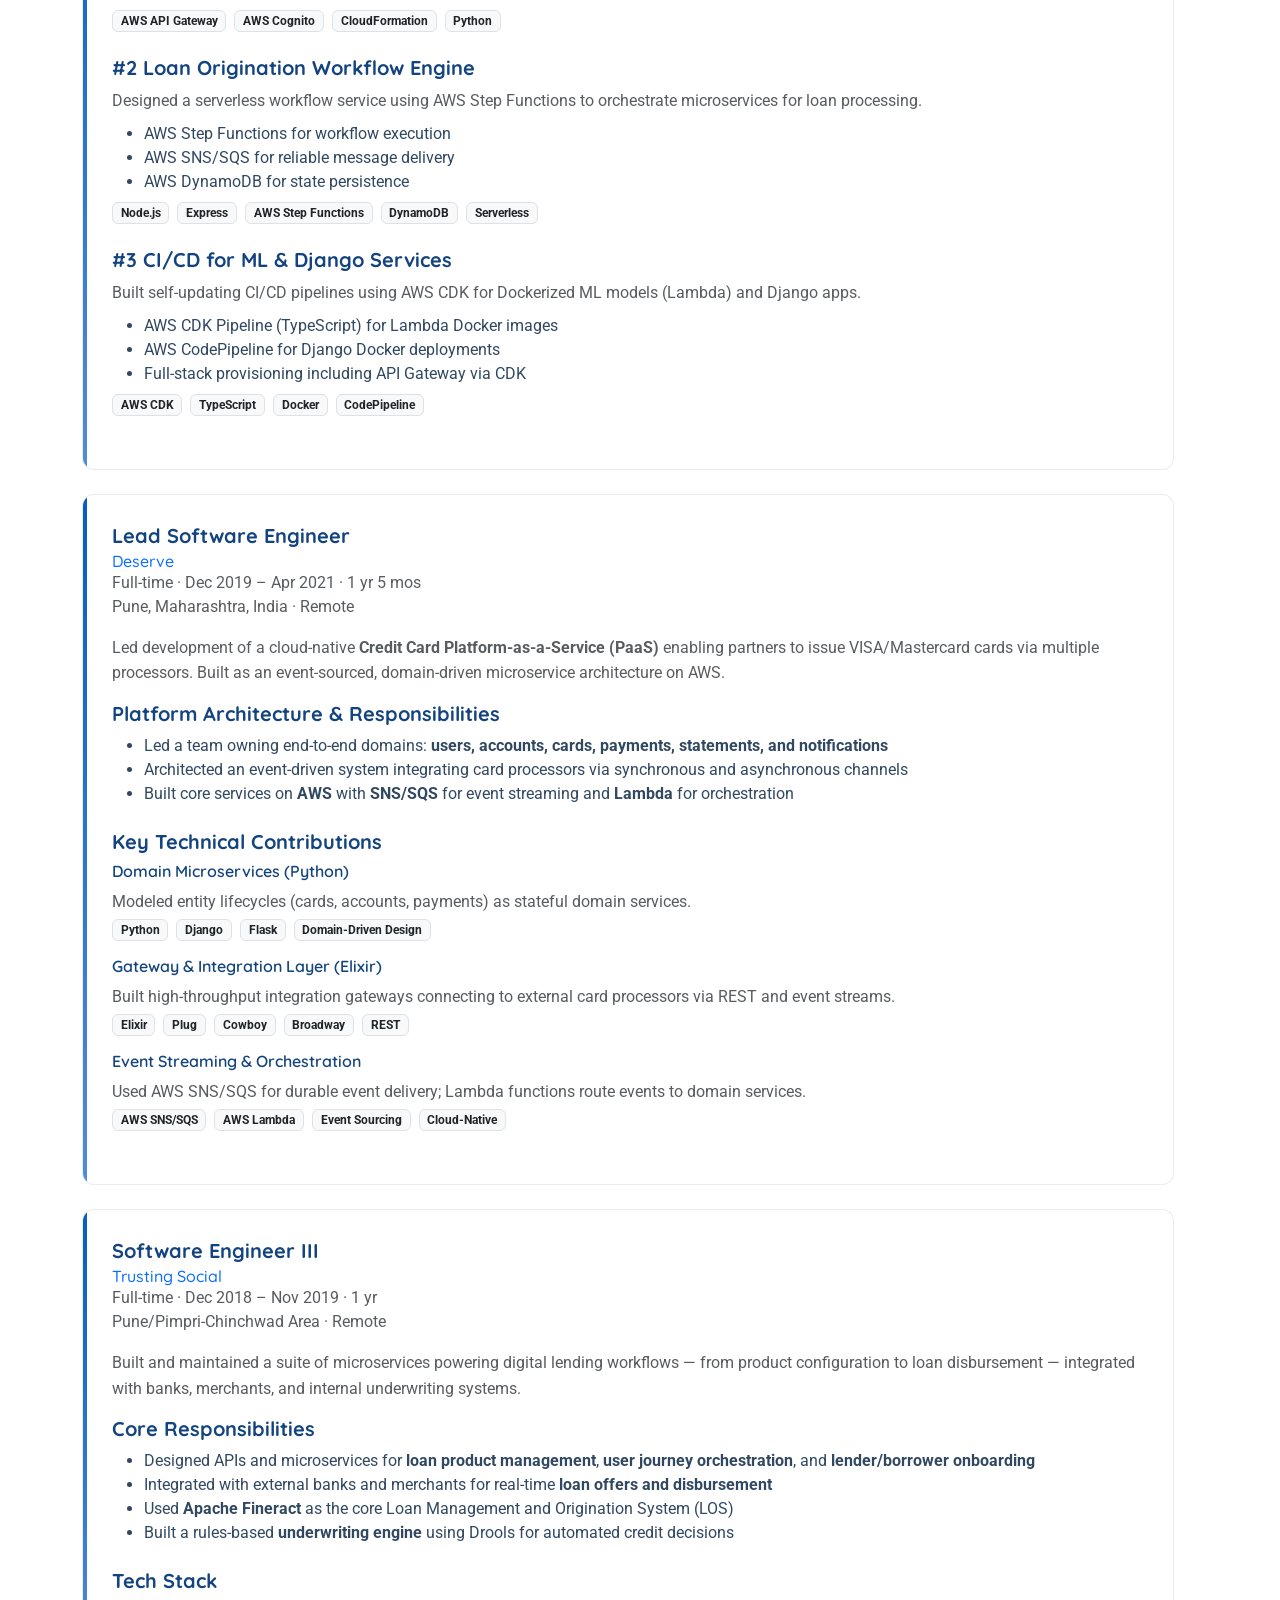
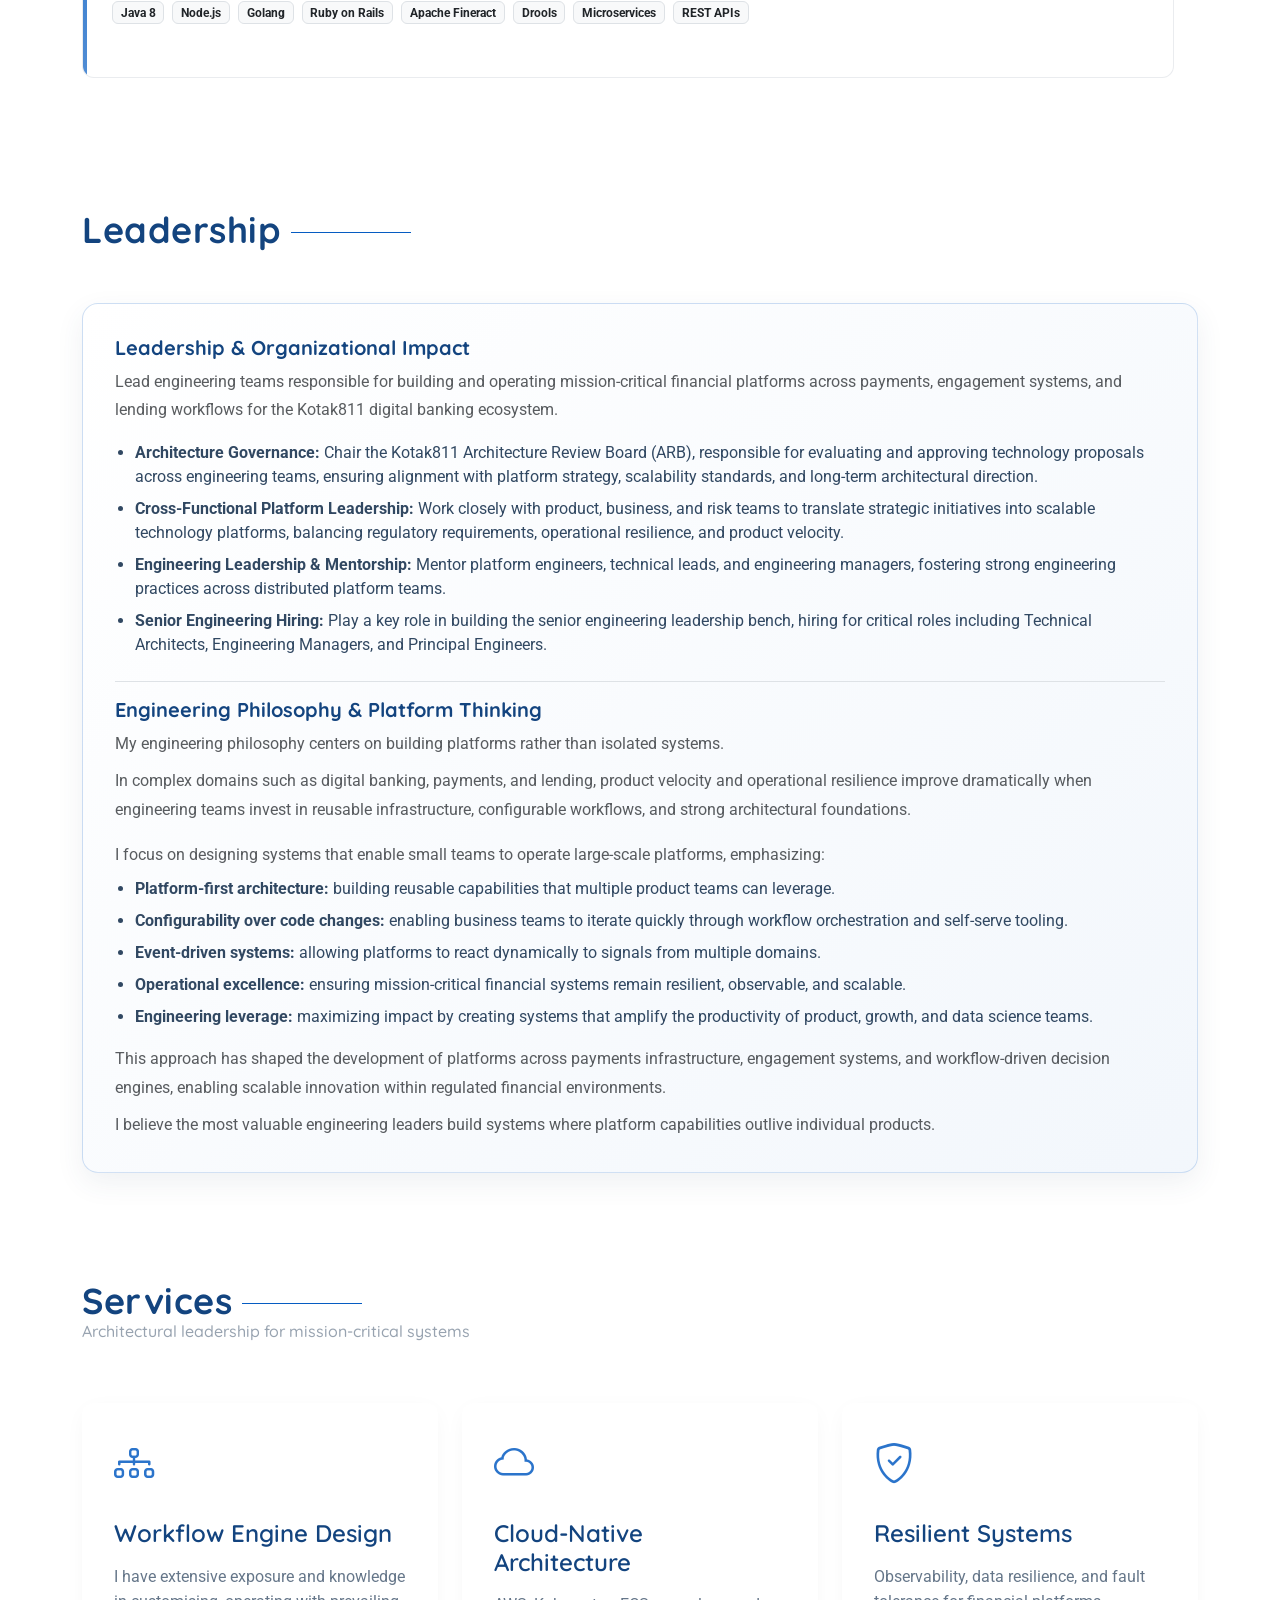
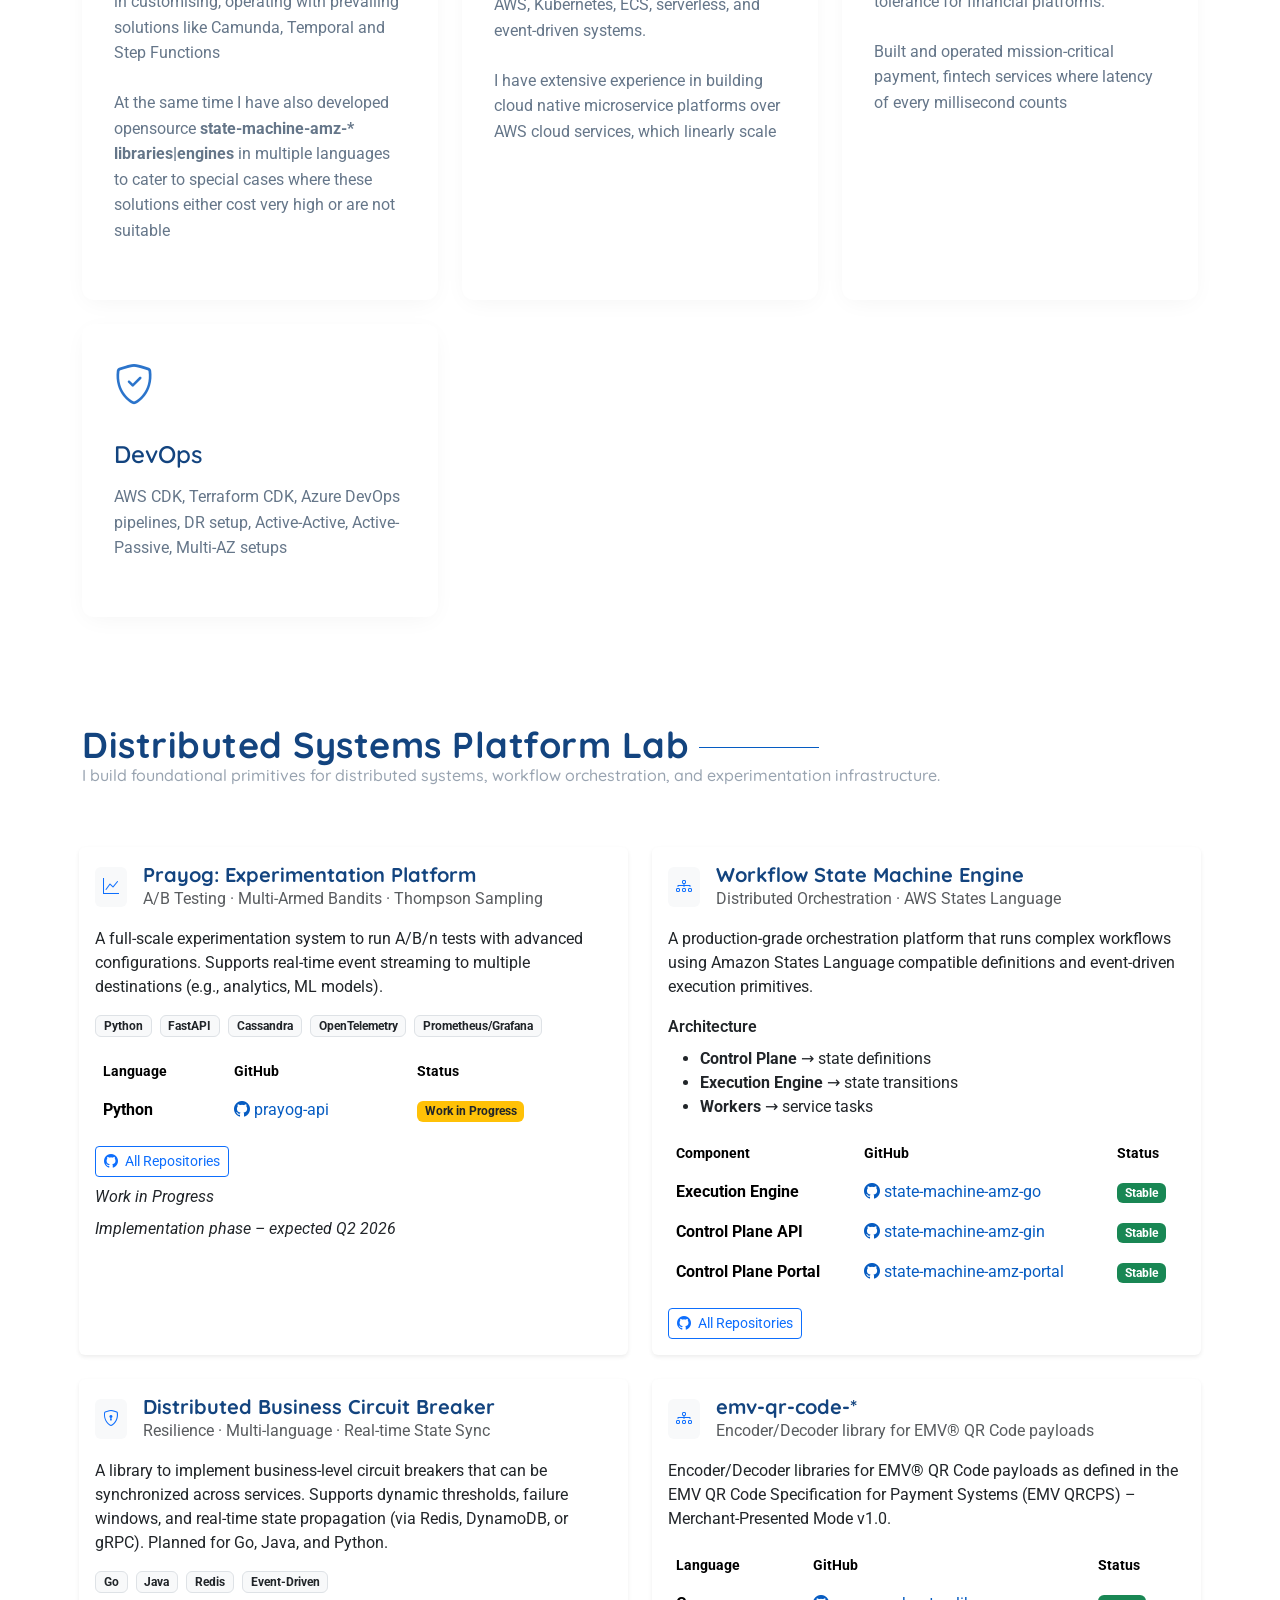
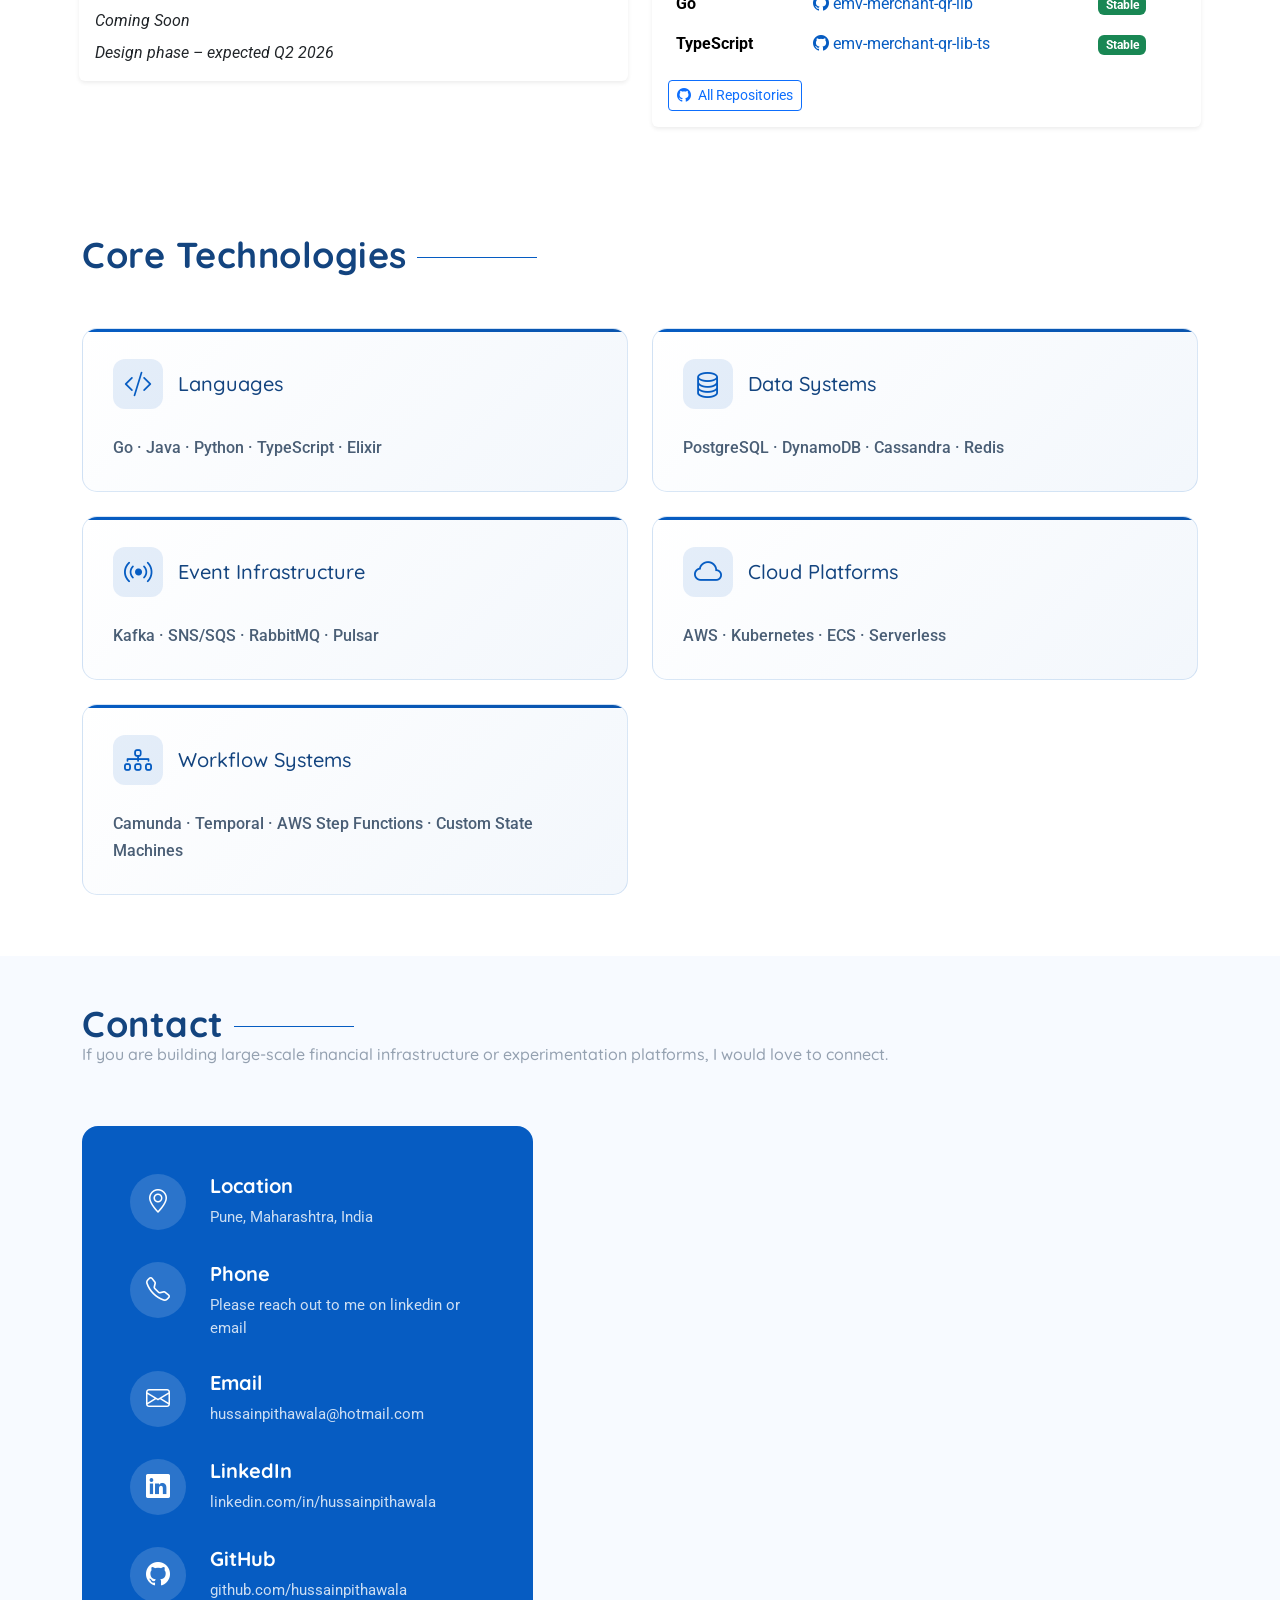
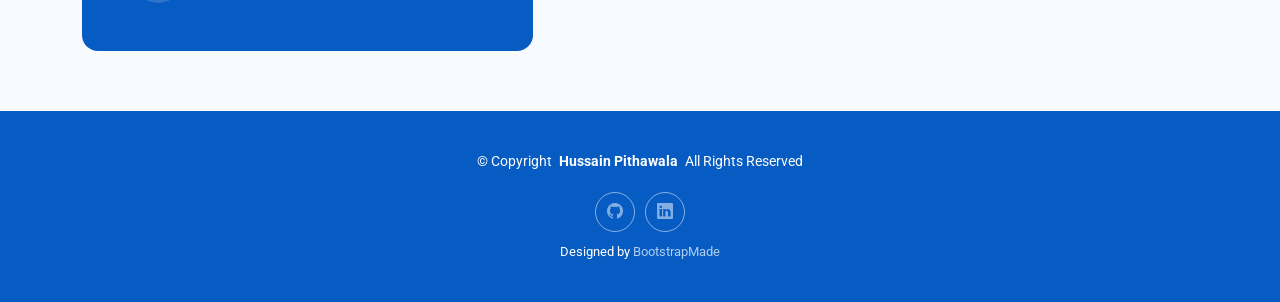
==== commit 9e6c3eac: "updated hero actions layout, fixed "services" link typo, and added new buttons for leadership and sk" ====
--- a/index.html
+++ b/index.html
@@ -76,8 +76,10 @@
                         <div class="hero-actions" data-aos="fade-up" data-aos-delay="300">
                             <a href="#resume" class="btn btn-primary">Experience</a>
                             <a href="#portfolio" class="btn btn-outline">Platform Lab</a>
-                            <a href="#servies" class="btn btn-primary">Services</a>
-                            <a href="#contact" class="btn btn-outline">Get In Touch</a>
+                            <a href="#services" class="btn btn-secondary">Services</a>
+                            <a href="#leadership" class="btn btn-primary">Leadership</a>
+                            <a href="#skills" class="btn btn-outline">Skills</a>
+                            <a href="#contact" class="btn btn-secondary">Get In Touch</a>
                         </div>
                         <div class="social-links mt-3" data-aos="fade-up" data-aos-delay="400">
                             <a href="https://github.com/hussainpithawala"><i class="bi bi-github"></i></a>
@@ -441,12 +443,12 @@
                                             </li>
                                             <li>Designed an <strong>ANTLR4-based rule language</strong> for task-chain
                                                 evaluation in Loan Origination workflows
-                                            </li>
-                                            <ol>
-                                                <li>github-link: <a
-                                                        href="https://github.com/hussainpithawala/fulfilment-rules"
-                                                        target="_blank">fulfilment-rules</a></li>
-                                            </ol>
+                                                <ul>
+
+                                                    <li>github-link: <a
+                                                            href="https://github.com/hussainpithawala/fulfilment-rules"
+                                                            target="_blank">fulfilment-rules</a></li>
+                                                </ul>
                                             <li>Developed <strong>co-lending modules</strong> for loan splitting based
                                                 on configurable criteria
                                             </li>
@@ -728,18 +730,23 @@
                     </p>
                     <ul class="mb-3">
                         <li class="mb-2"><strong>Platform-first architecture:</strong> building
-                            reusable capabilities that multiple product teams can leverage.</li>
+                            reusable capabilities that multiple product teams can leverage.
+                        </li>
                         <li class="mb-2"><strong>Configurability over code changes:</strong> enabling
                             business teams to iterate quickly through workflow orchestration and
-                            self-serve tooling.</li>
+                            self-serve tooling.
+                        </li>
                         <li class="mb-2"><strong>Event-driven systems:</strong> allowing platforms to
-                            react dynamically to signals from multiple domains.</li>
+                            react dynamically to signals from multiple domains.
+                        </li>
                         <li class="mb-2"><strong>Operational excellence:</strong> ensuring
                             mission-critical financial systems remain resilient, observable, and
-                            scalable.</li>
+                            scalable.
+                        </li>
                         <li><strong>Engineering leverage:</strong> maximizing impact by creating
                             systems that amplify the productivity of product, growth, and data science
-                            teams.</li>
+                            teams.
+                        </li>
                     </ul>
 
                     <p class="text-muted mb-2">
--- a/assets/css/main.css
+++ b/assets/css/main.css
@@ -430,7 +430,7 @@
 --------------------------------------------------------------*/
 @media screen and (max-width: 768px) {
   [data-aos-delay] {
-    transition-delay: 0 !important;
+    transition-delay: 0s !important;
   }
 }
 
@@ -642,22 +642,22 @@
 }
 
 .hero .hero-actions {
-  display: flex;
+  display: grid;
+  grid-template-columns: repeat(3, minmax(0, 1fr));
   gap: 1rem;
   margin-bottom: 3rem;
 }
 
 @media (max-width: 768px) {
   .hero .hero-actions {
-    justify-content: center;
+    grid-template-columns: repeat(2, minmax(0, 1fr));
     margin-bottom: 2rem;
   }
 }
 
 @media (max-width: 576px) {
   .hero .hero-actions {
-    flex-direction: column;
-    align-items: center;
+    grid-template-columns: 1fr;
   }
 }
 
@@ -667,6 +667,7 @@
   border-radius: 50px;
   text-decoration: none;
   transition: all 0.3s ease;
+  text-align: center;
 }
 
 .hero .hero-actions .btn.btn-primary {
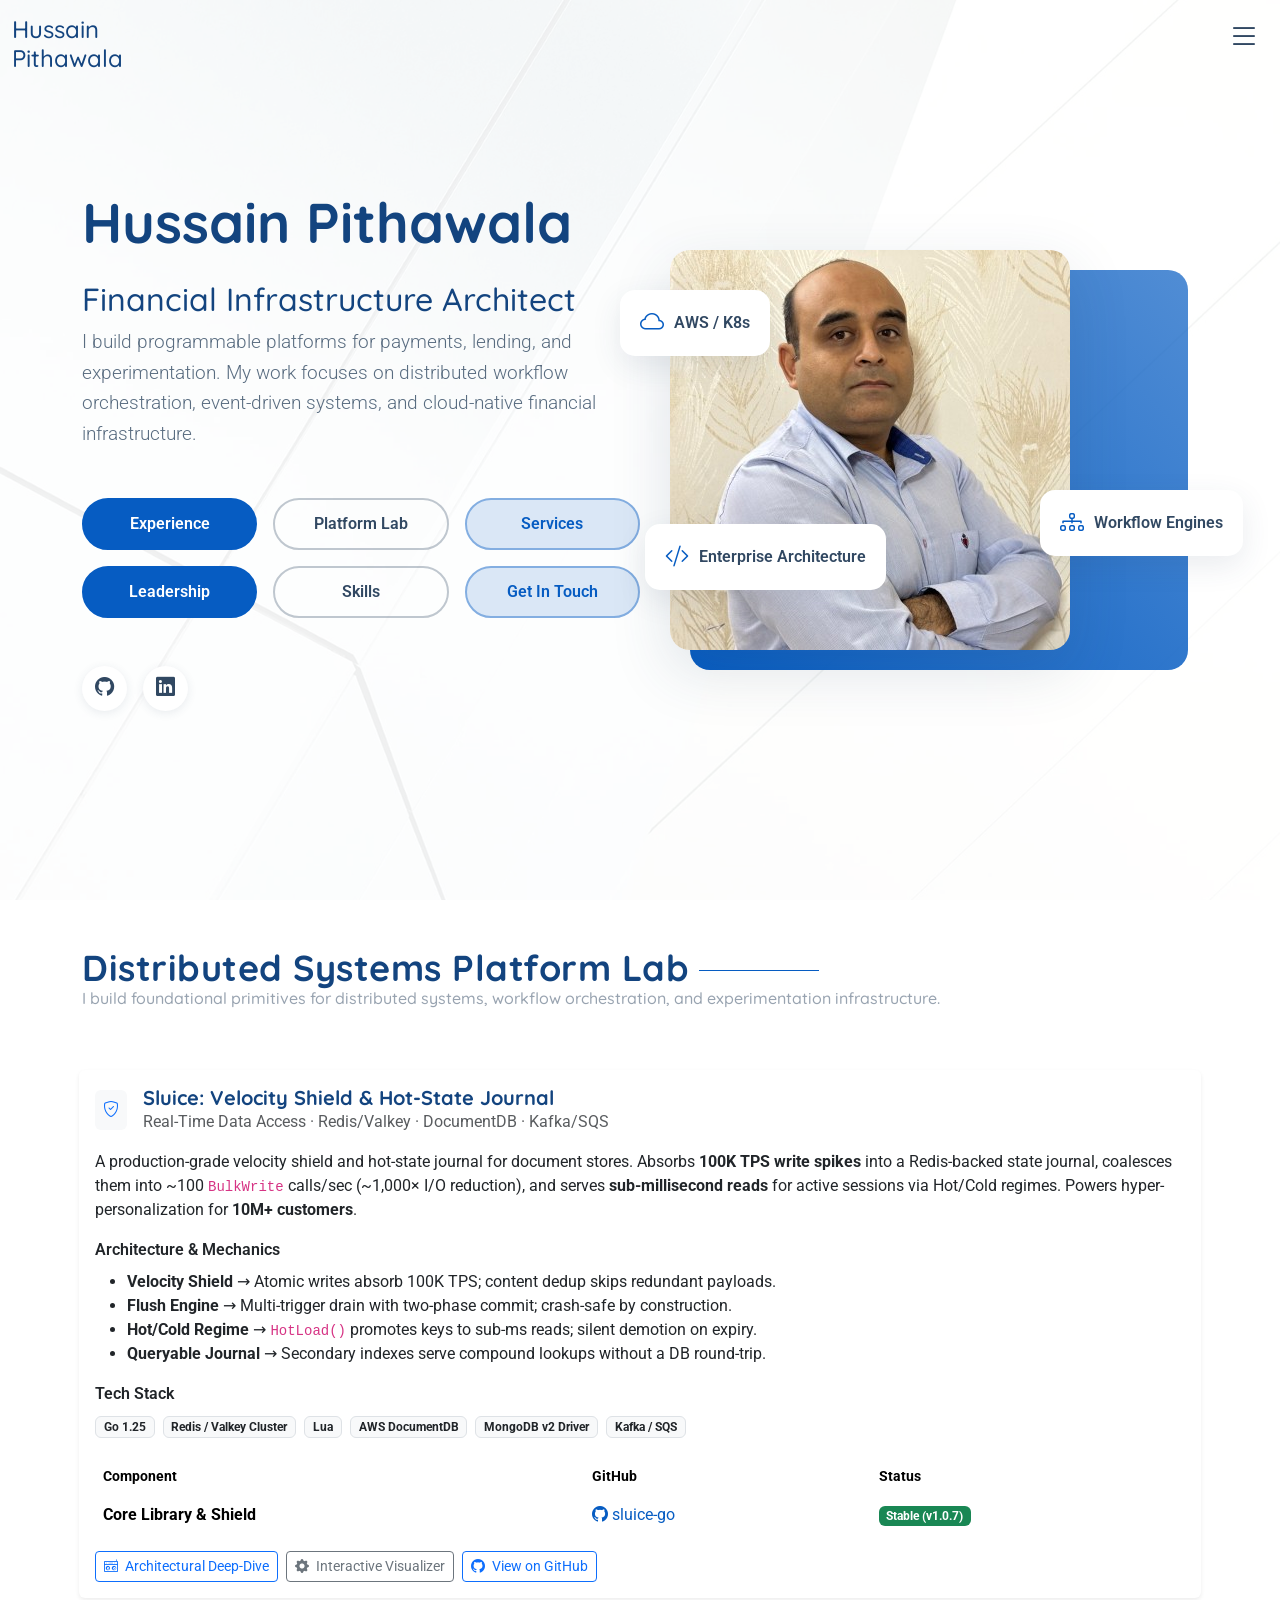
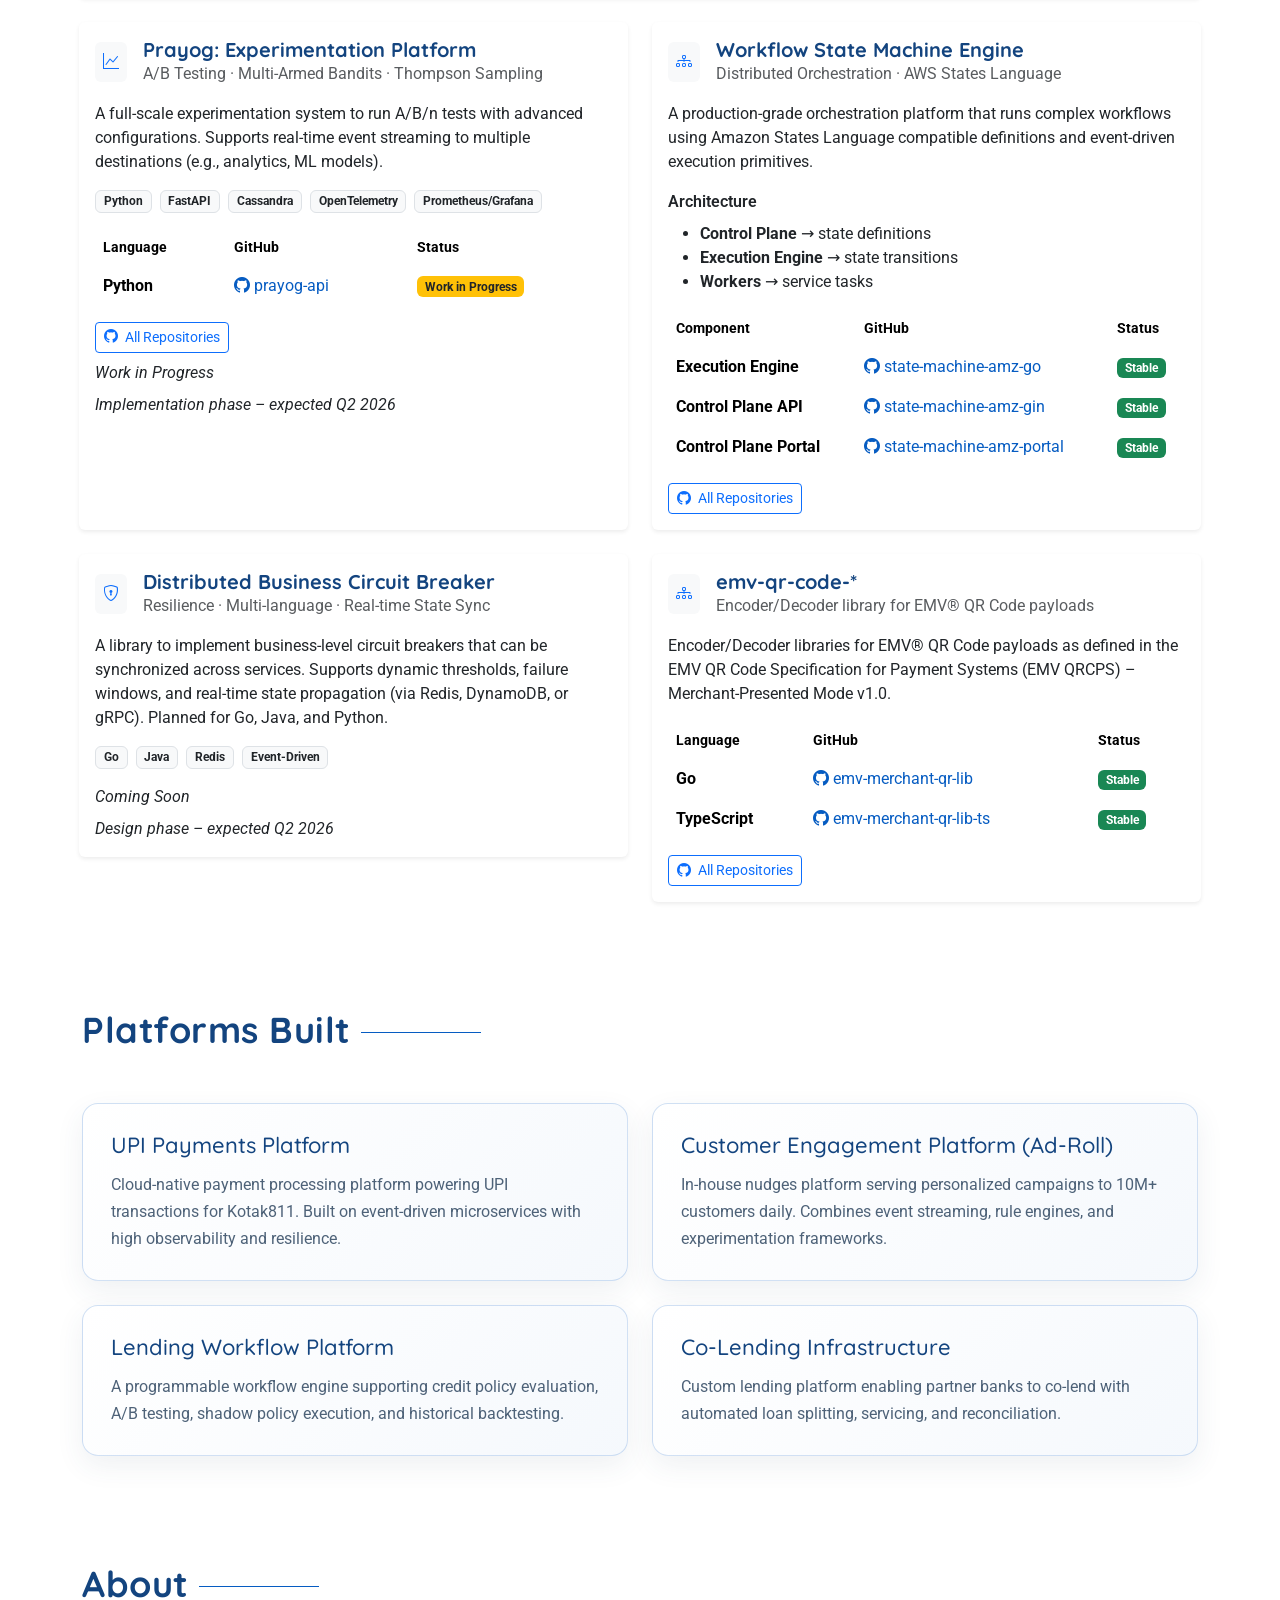
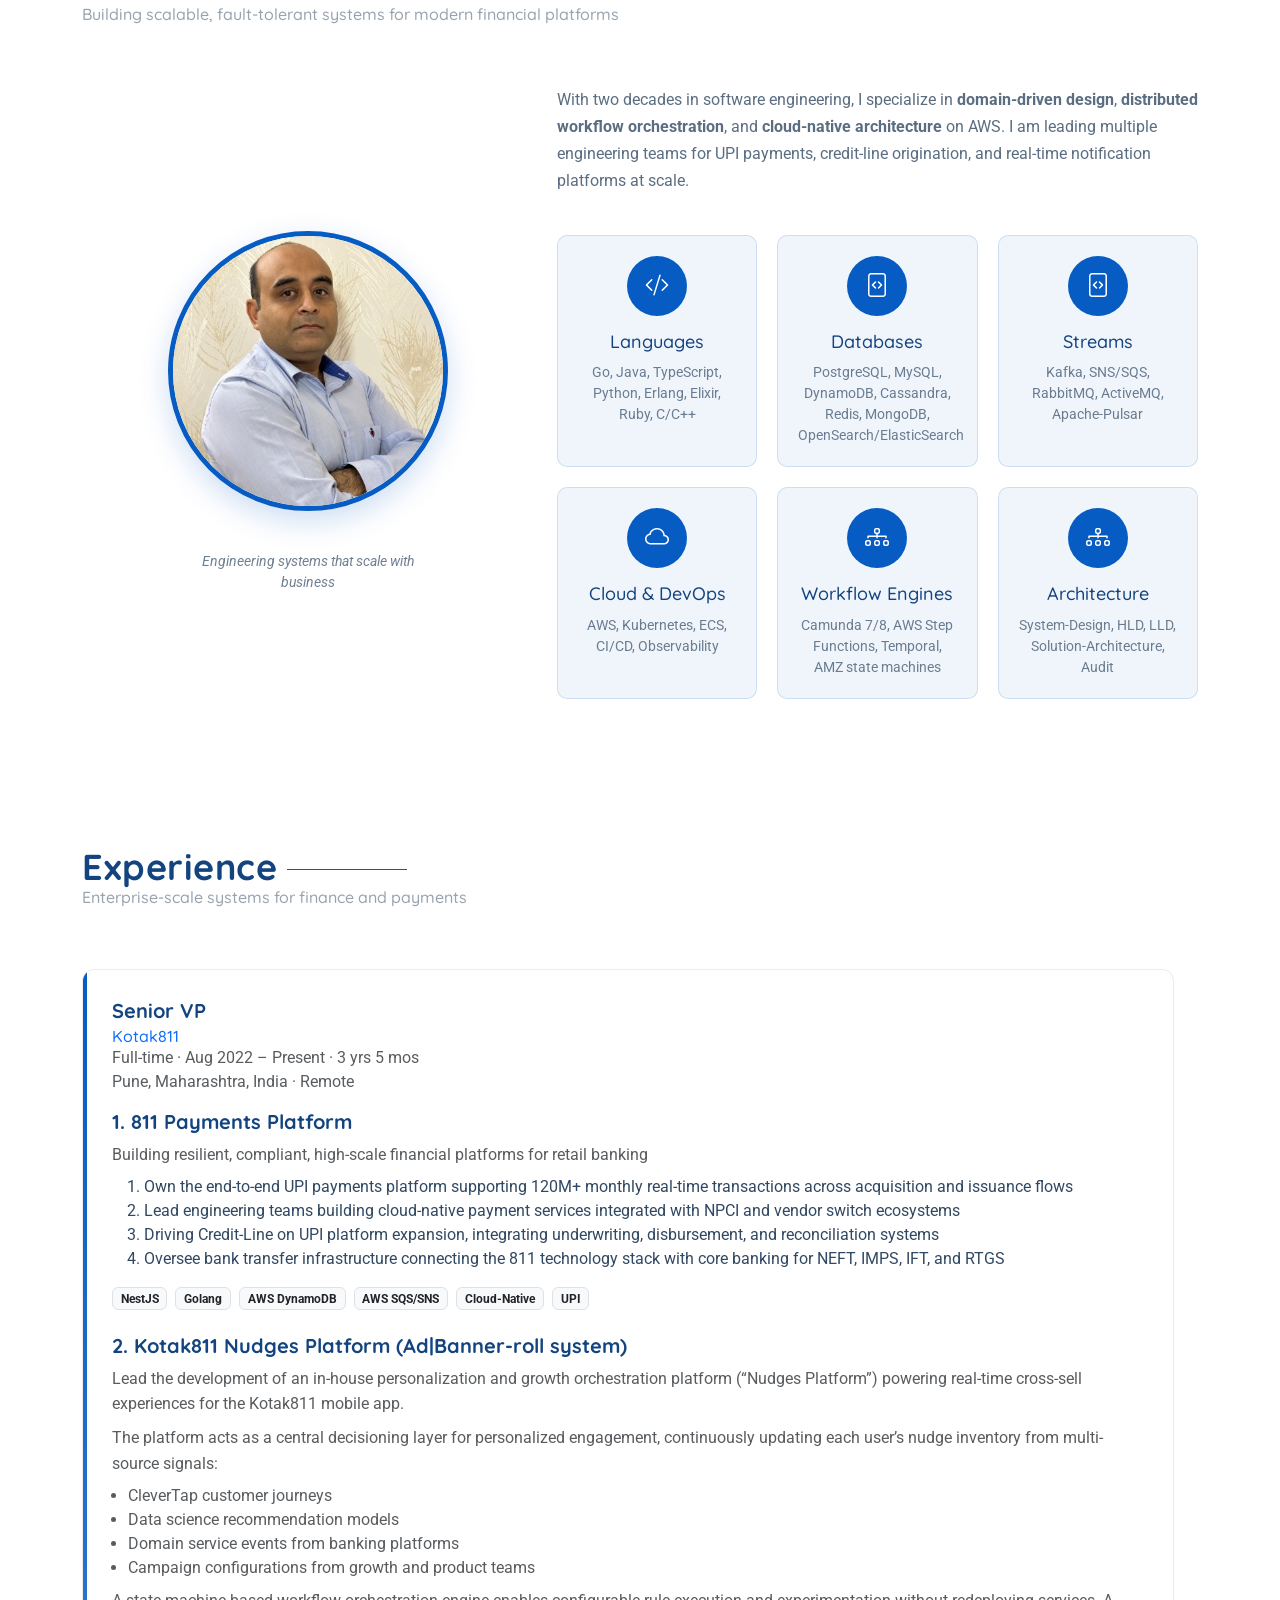
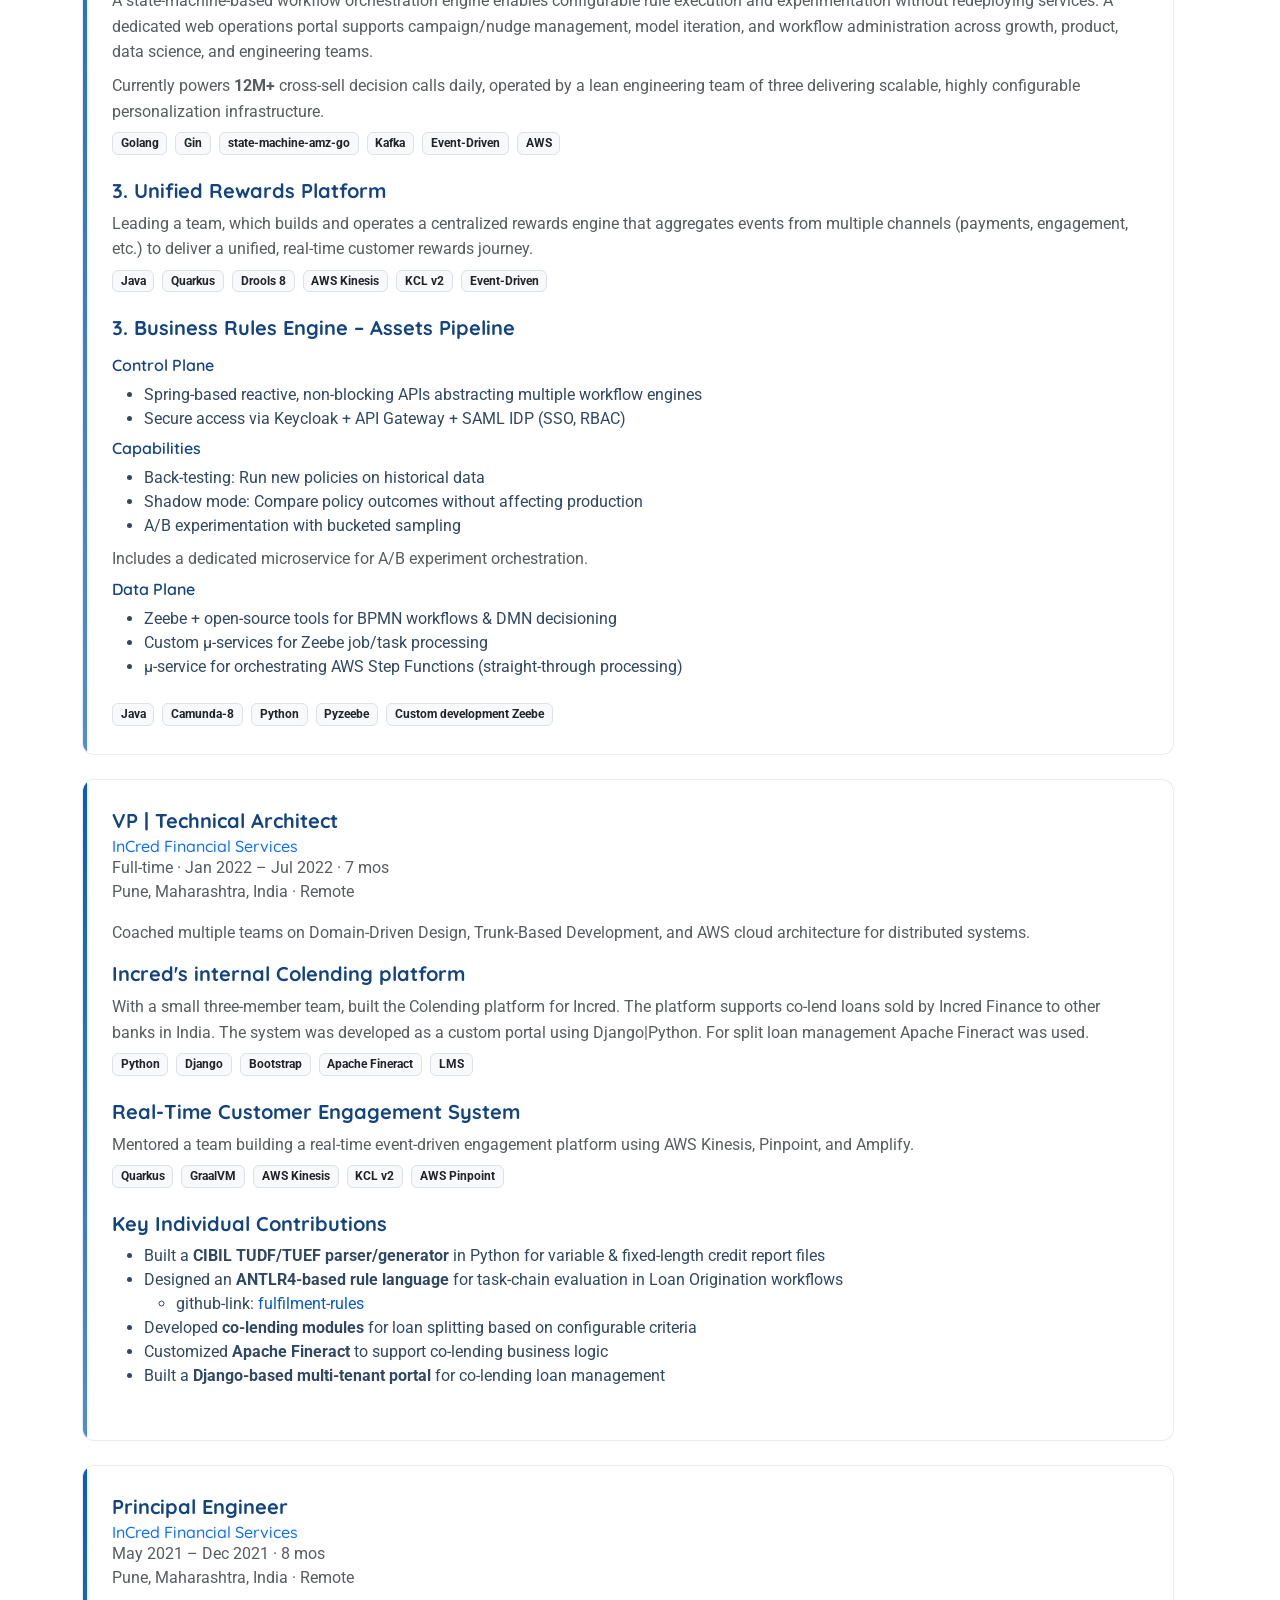
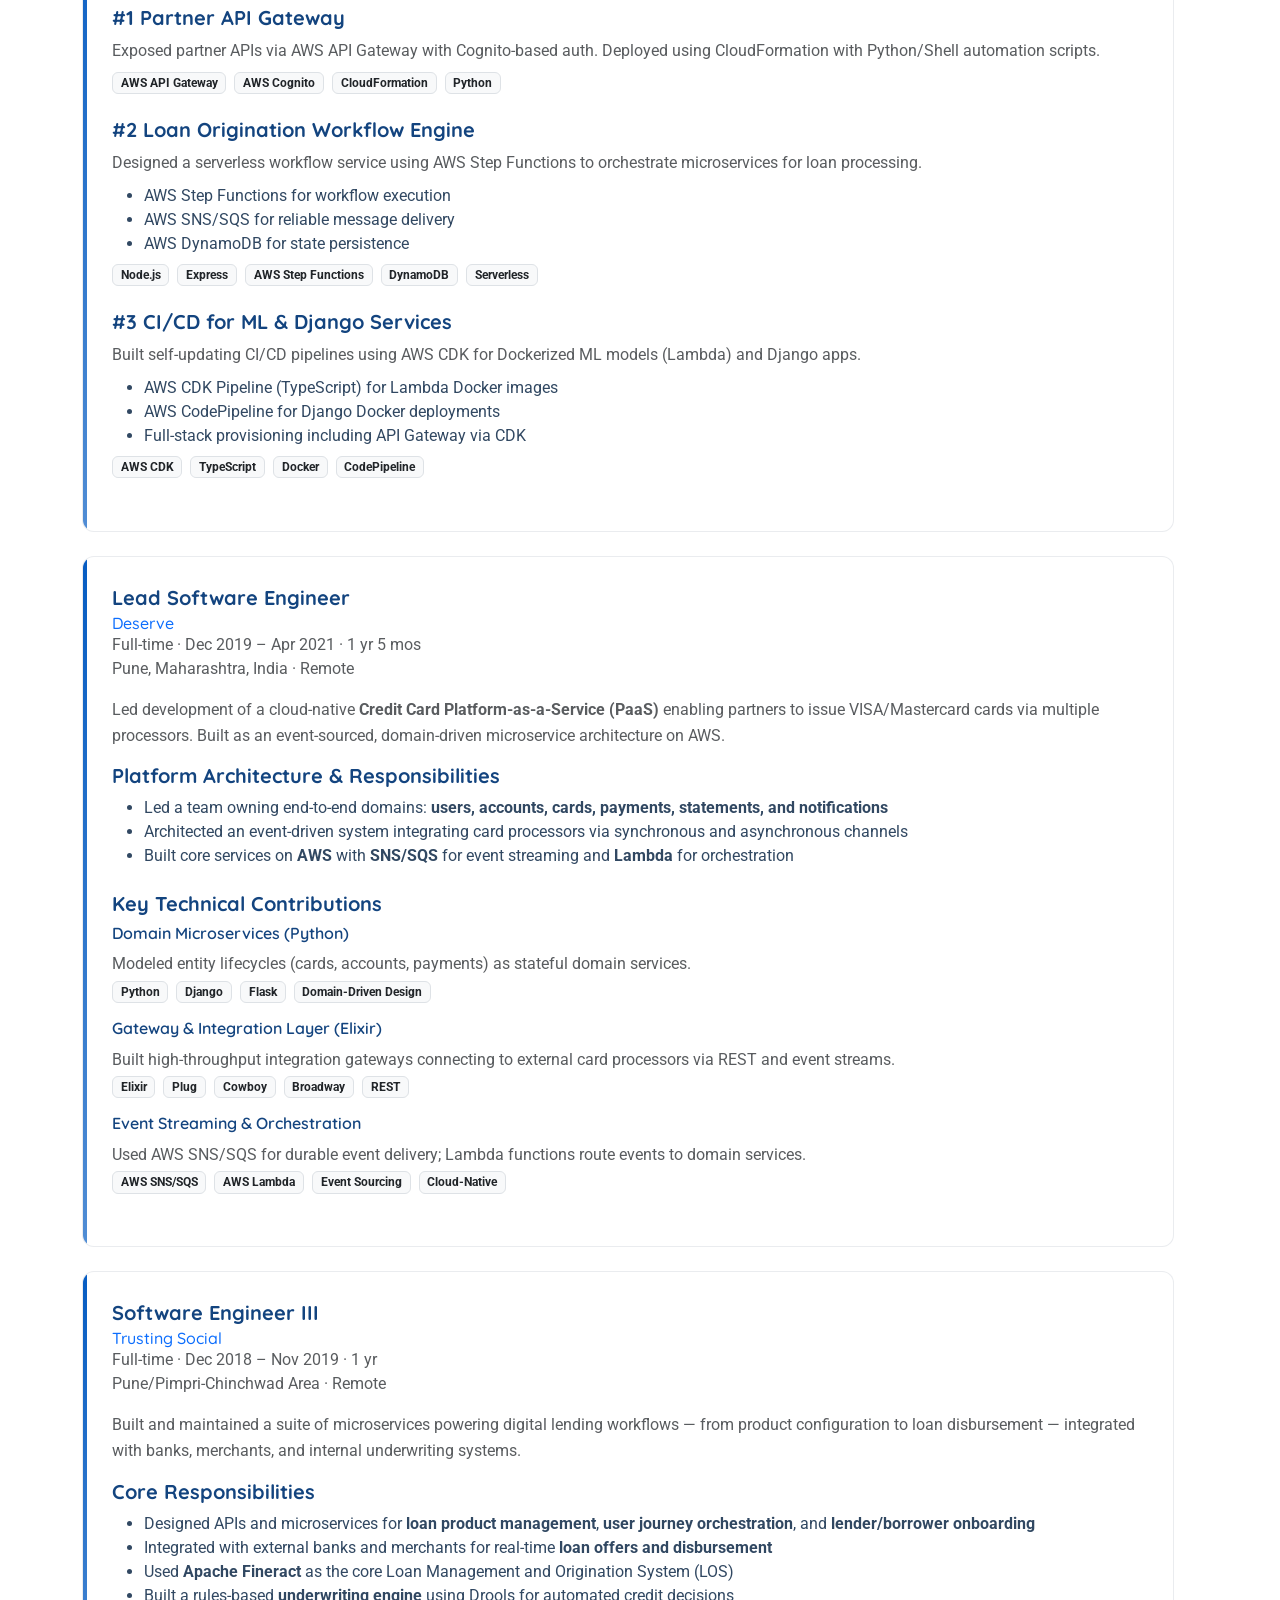
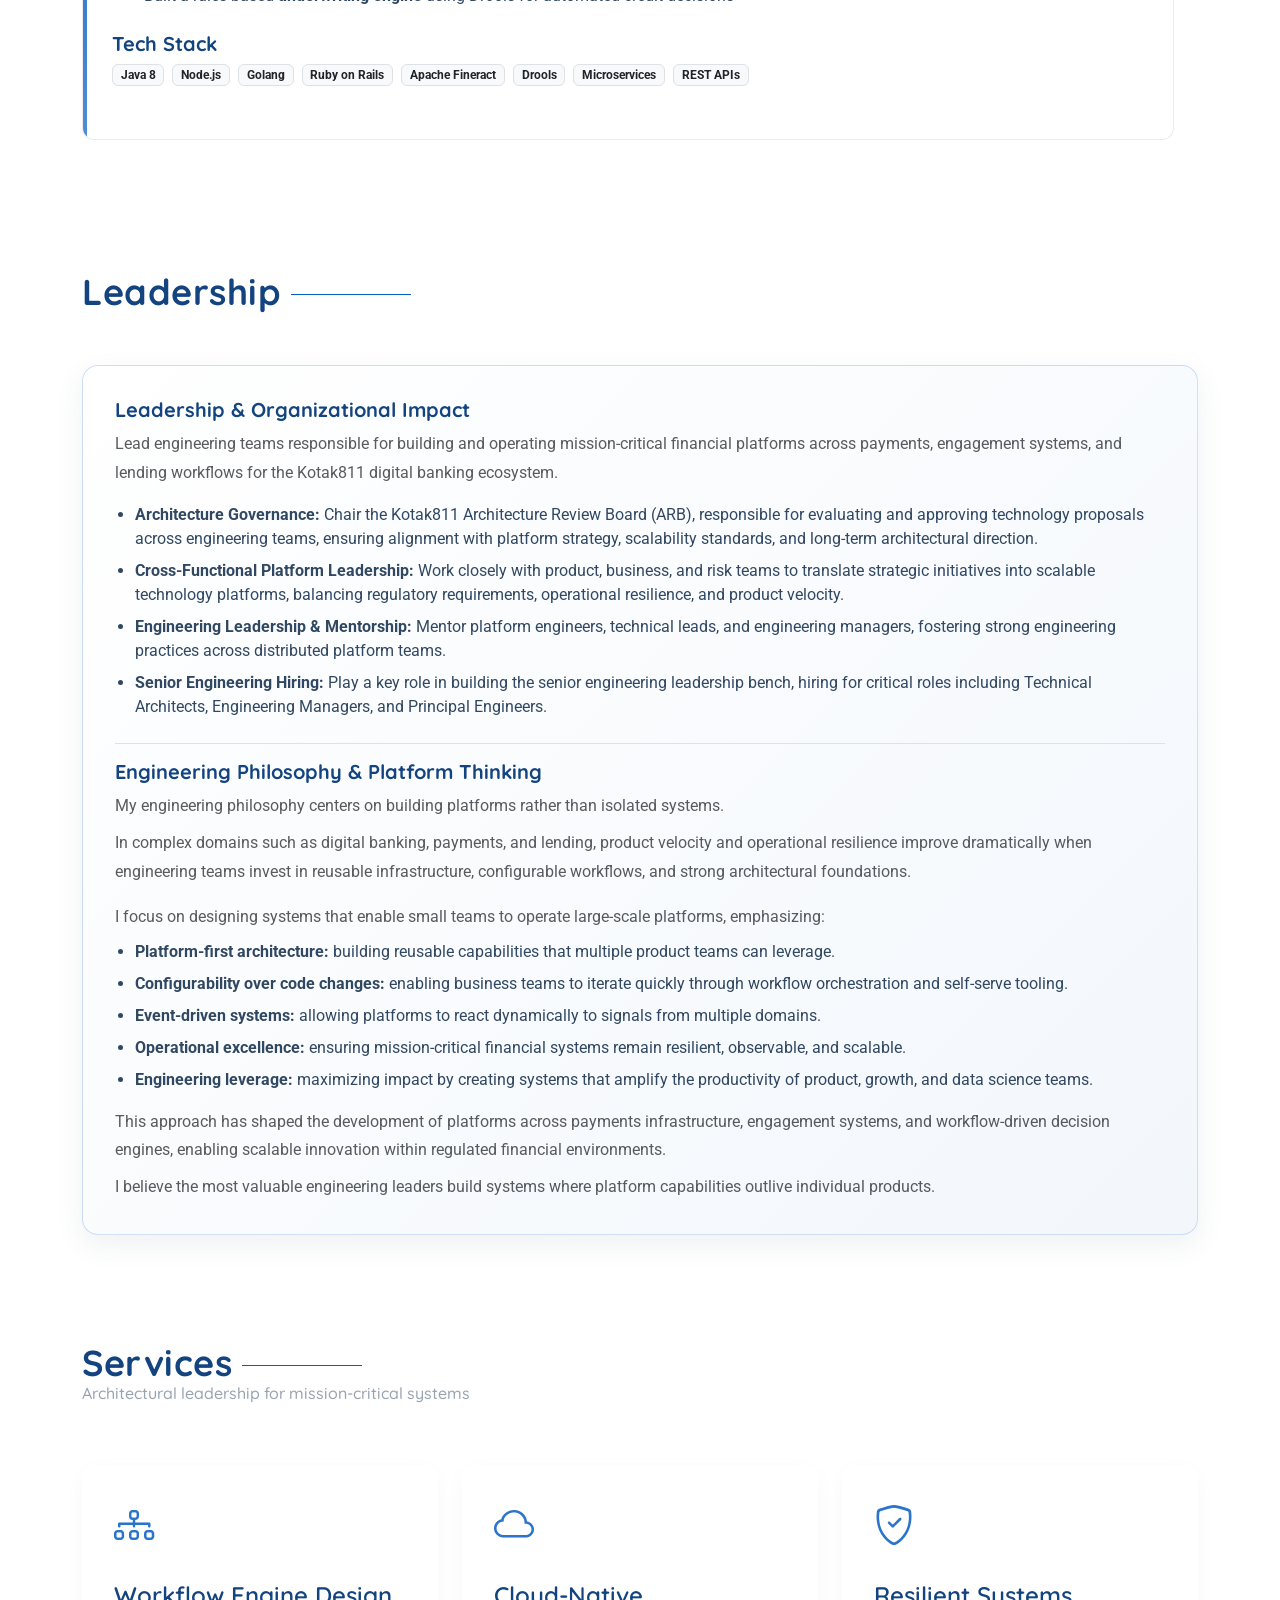
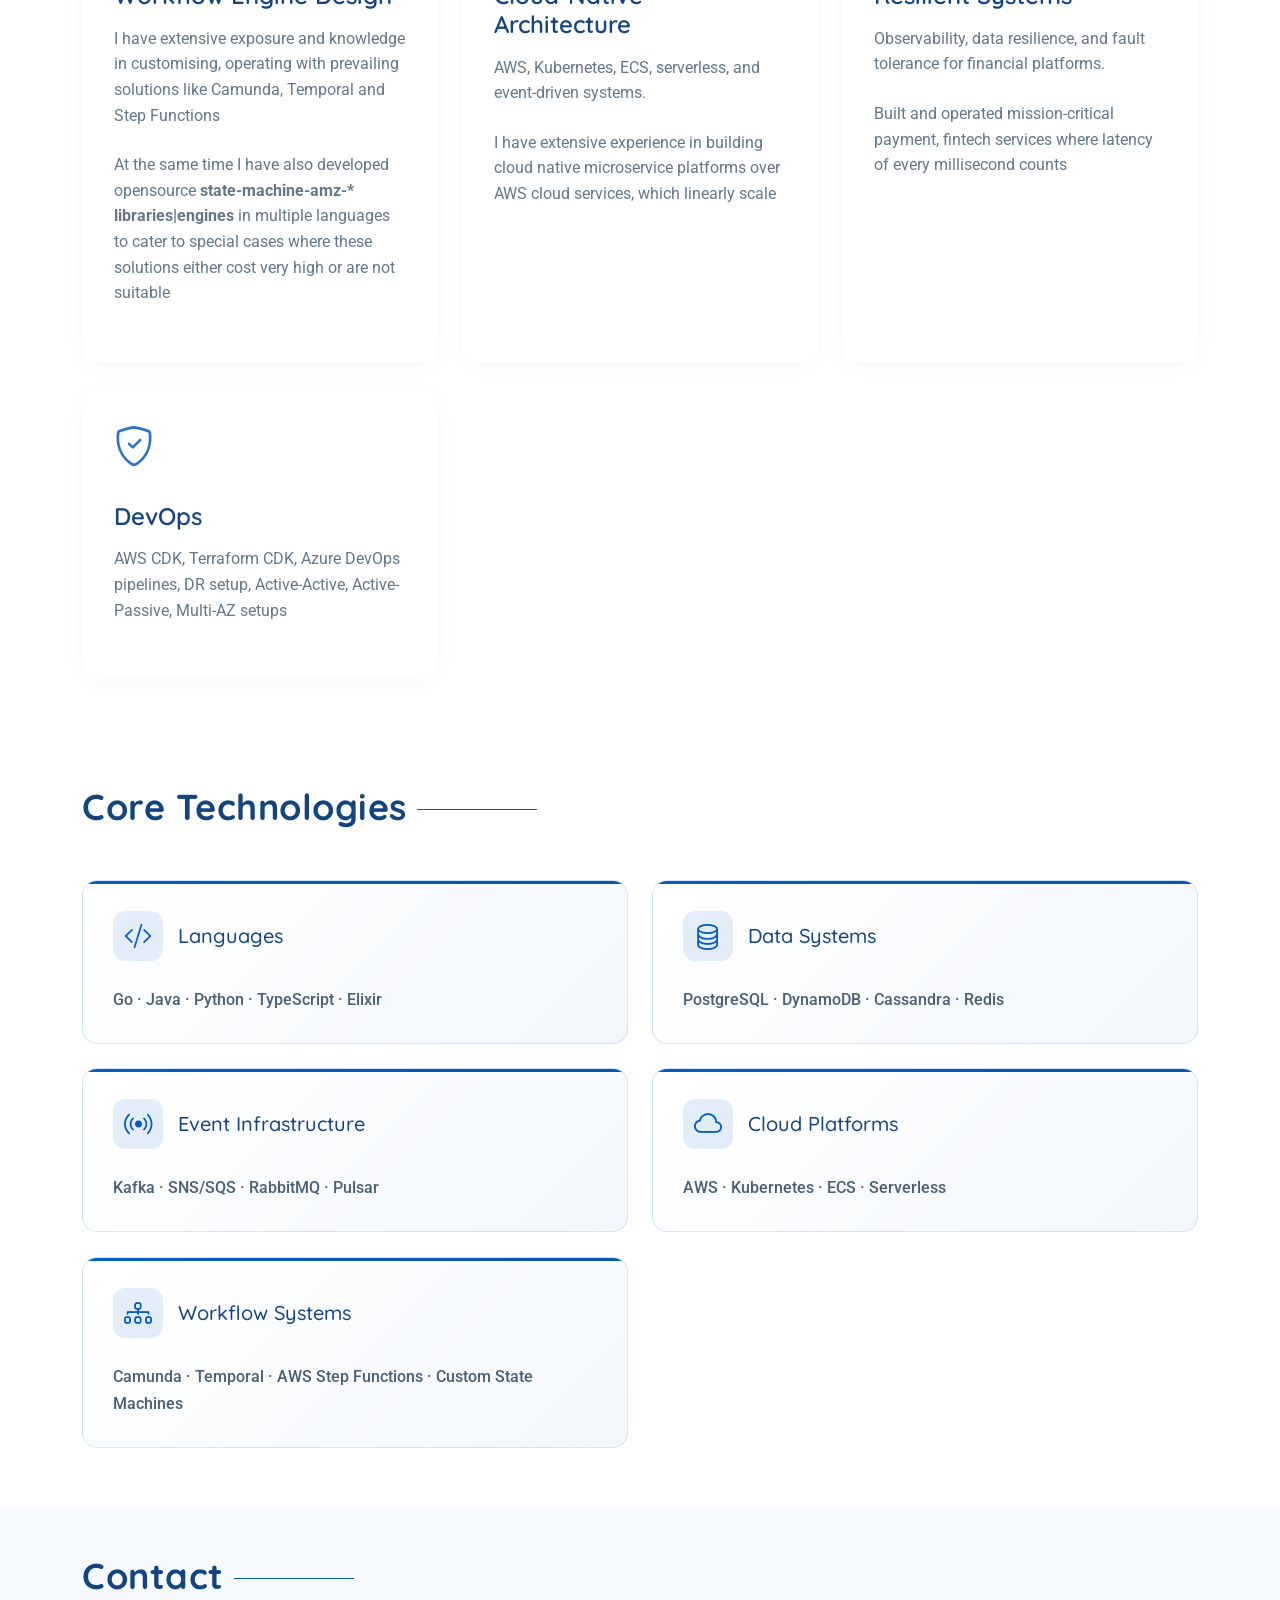
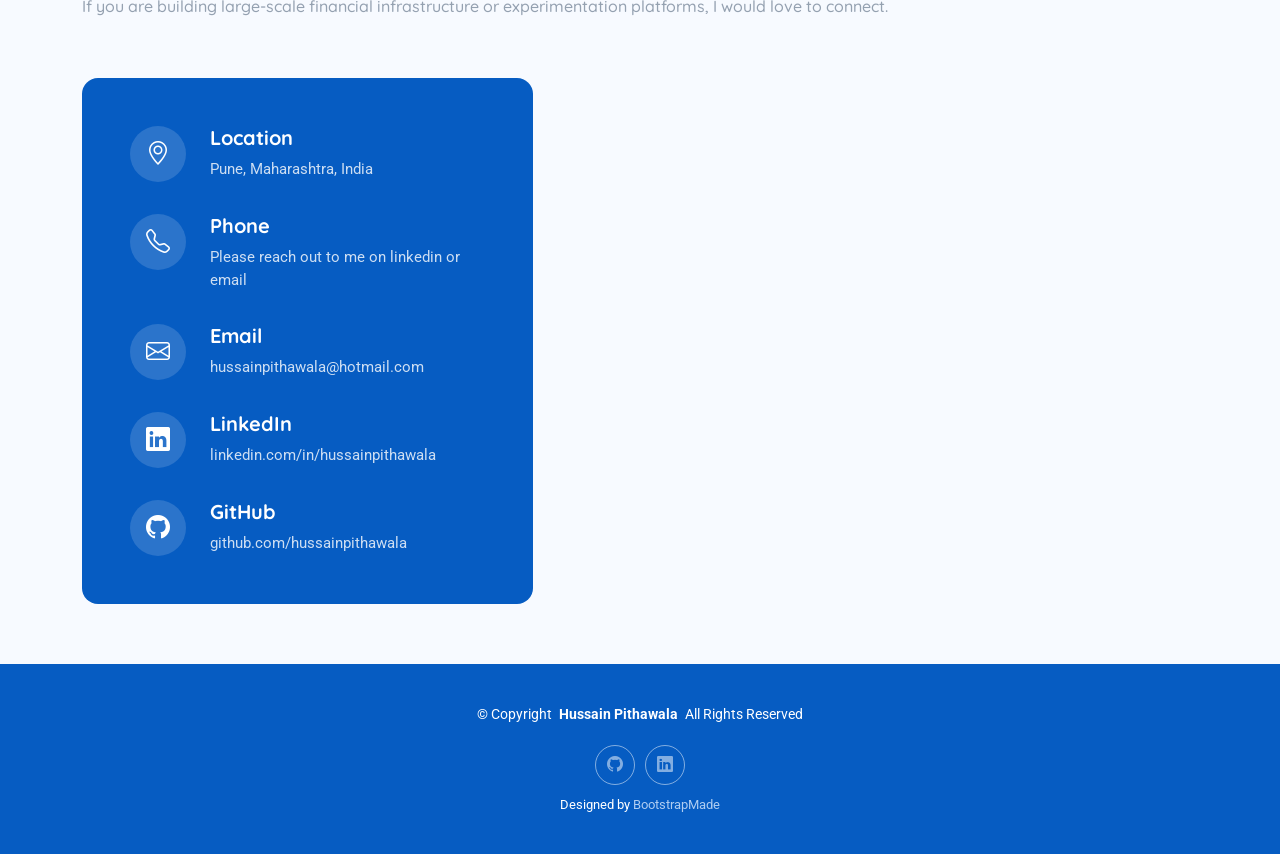
==== commit 533bcec7: "added interactive visualizer for Sluice architecture with simulation controls and SVG blueprint" ====
--- a/index.html
+++ b/index.html
@@ -116,704 +116,6 @@
         </div>
     </section>
 
-    <!-- About Section -->
-    <section id="about" class="about section">
-        <div class="container section-title">
-            <h2>About</h2>
-            <p>Building scalable, fault-tolerant systems for modern financial platforms</p>
-        </div>
-        <div class="container" data-aos="fade-up" data-aos-delay="100">
-            <div class="row align-items-center">
-                <div class="col-lg-5" data-aos="fade-right" data-aos-delay="200">
-                    <div class="profile-image-wrapper">
-                        <div class="profile-image">
-                            <img src="assets/img/profile/hussain-1.jpeg" alt="Profile" class="img-fluid">
-                        </div>
-                        <div class="signature-section">
-                            <p class="quote">Engineering systems that scale with business</p>
-                        </div>
-                    </div>
-                </div>
-                <div class="col-lg-7" data-aos="fade-left" data-aos-delay="300">
-                    <div class="about-content">
-                        <div class="intro">
-                            <!--              <h2>Hi, I'm Hussain Pithawala – a Principal Architect</h2>-->
-                            <p>With two decades in software engineering, I specialize in <strong>domain-driven
-                                design</strong>, <strong>distributed workflow orchestration</strong>, and <strong>cloud-native
-                                architecture</strong> on AWS. I am leading multiple engineering teams for UPI payments,
-                                credit-line origination, and real-time notification platforms at scale.</p>
-                        </div>
-                        <div class="skills-grid">
-                            <div class="skill-item" data-aos="zoom-in" data-aos-delay="500">
-                                <div class="skill-icon"><i class="bi bi-code-slash"></i></div>
-                                <h4>Languages</h4>
-                                <p>Go, Java, TypeScript, Python, Erlang, Elixir, Ruby, C/C++</p>
-                            </div>
-                            <div class="skill-item" data-aos="zoom-in" data-aos-delay="500">
-                                <div class="skill-icon"><i class="bi bi-file-code"></i></div>
-                                <h4>Databases</h4>
-                                <p>PostgreSQL, MySQL, DynamoDB, Cassandra, Redis, MongoDB, OpenSearch/ElasticSearch</p>
-                            </div>
-                            <div class="skill-item" data-aos="zoom-in" data-aos-delay="500">
-                                <div class="skill-icon"><i class="bi bi-file-code"></i></div>
-                                <h4>Streams</h4>
-                                <p>Kafka, SNS/SQS, RabbitMQ, ActiveMQ, Apache-Pulsar</p>
-                            </div>
-                            <div class="skill-item" data-aos="zoom-in" data-aos-delay="450">
-                                <div class="skill-icon"><i class="bi bi-cloud"></i></div>
-                                <h4>Cloud & DevOps</h4>
-                                <p>AWS, Kubernetes, ECS, CI/CD, Observability</p>
-                            </div>
-                            <div class="skill-item" data-aos="zoom-in" data-aos-delay="400">
-                                <div class="skill-icon"><i class="bi bi-diagram-3"></i></div>
-                                <h4>Workflow Engines</h4>
-                                <p>Camunda 7/8, AWS Step Functions, Temporal, AMZ state machines</p>
-                            </div>
-                            <div class="skill-item" data-aos="zoom-in" data-aos-delay="400">
-                                <div class="skill-icon"><i class="bi bi-diagram-3"></i></div>
-                                <h4>Architecture</h4>
-                                <p>System-Design, HLD, LLD, Solution-Architecture, Audit</p>
-                            </div>
-                        </div>
-                    </div>
-                </div>
-            </div>
-        </div>
-    </section>
-
-    <!-- Platforms Section -->
-    <section id="platforms" class="platforms section">
-        <div class="container section-title">
-            <h2>Platforms Built</h2>
-        </div>
-        <div class="container" data-aos="fade-up" data-aos-delay="100">
-            <div class="row g-4">
-                <div class="col-md-6" data-aos="fade-up" data-aos-delay="200">
-                    <article class="platform-card">
-                        <h3>UPI Payments Platform</h3>
-                        <p>Cloud-native payment processing platform powering UPI transactions for Kotak811. Built on
-                            event-driven microservices with high observability and resilience.</p>
-                    </article>
-                </div>
-                <div class="col-md-6" data-aos="fade-up" data-aos-delay="250">
-                    <article class="platform-card">
-                        <h3>Customer Engagement Platform (Ad-Roll)</h3>
-                        <p>In-house nudges platform serving personalized campaigns to 10M+ customers daily. Combines
-                            event streaming, rule engines, and experimentation frameworks.</p>
-                    </article>
-                </div>
-                <div class="col-md-6" data-aos="fade-up" data-aos-delay="300">
-                    <article class="platform-card">
-                        <h3>Lending Workflow Platform</h3>
-                        <p>A programmable workflow engine supporting credit policy evaluation, A/B testing, shadow
-                            policy execution, and historical backtesting.</p>
-                    </article>
-                </div>
-                <div class="col-md-6" data-aos="fade-up" data-aos-delay="350">
-                    <article class="platform-card">
-                        <h3>Co-Lending Infrastructure</h3>
-                        <p>Custom lending platform enabling partner banks to co-lend with automated loan splitting,
-                            servicing, and reconciliation.</p>
-                    </article>
-                </div>
-            </div>
-        </div>
-    </section>
-
-    <!-- Resume Section -->
-    <section id="resume" class="resume section">
-        <div class="container section-title">
-            <h2>Experience</h2>
-            <p>Enterprise-scale systems for finance and payments</p>
-        </div>
-        <div class="container" data-aos="fade-up" data-aos-delay="100">
-            <div class="row">
-                <div class="col-lg-12">
-                    <div class="experience-section">
-                        <div class="experience-cards">
-                            <div class="experience-card">
-                                <div class="card-header d-flex justify-content-between align-items-start">
-                                    <div class="role-info">
-                                        <h3 class="fw-bold">Senior VP</h3>
-                                        <h4 class="text-primary">Kotak811</h4>
-                                        <p class="text-muted mb-0">Full-time · Aug 2022 – Present · 3 yrs 5 mos</p>
-                                        <p class="text-muted mb-0">Pune, Maharashtra, India · Remote</p>
-                                    </div>
-                                    <!-- Optional: Add logo if available -->
-                                    <!-- <img src="assets/img/logos/kotak811-logo.webp" alt="Kotak811" class="logo-img" style="height: 40px;"> -->
-                                </div>
-
-                                <div class="card-body mt-3">
-                                    <!-- Initiative 1: UPI Payments & Rewards -->
-                                    <div class="mb-4">
-                                        <h5 class="fw-bold">1. 811 Payments Platform</h5>
-                                        <p class="text-muted mb-2">
-                                            Building resilient, compliant, high-scale financial platforms for retail
-                                            banking
-                                        </p>
-
-                                        <ol>
-                                            <li>
-                                                Own the end-to-end UPI payments platform supporting 120M+ monthly
-                                                real-time transactions across acquisition and issuance flows
-                                            </li>
-                                            <li>
-                                                Lead engineering teams building cloud-native payment services integrated
-                                                with NPCI and vendor switch ecosystems
-                                            </li>
-                                            <li>
-                                                Driving Credit-Line on UPI platform expansion, integrating underwriting,
-                                                disbursement, and reconciliation systems
-                                            </li>
-                                            <li>
-                                                Oversee bank transfer infrastructure connecting the 811 technology stack
-                                                with core banking for NEFT, IMPS, IFT, and RTGS
-                                            </li>
-                                        </ol>
-                                        <div class="d-flex flex-wrap gap-2">
-                                            <span class="badge bg-light text-dark border">NestJS</span>
-                                            <span class="badge bg-light text-dark border">Golang</span>
-                                            <span class="badge bg-light text-dark border">AWS DynamoDB</span>
-                                            <span class="badge bg-light text-dark border">AWS SQS/SNS</span>
-                                            <span class="badge bg-light text-dark border">Cloud-Native</span>
-                                            <span class="badge bg-light text-dark border">UPI</span>
-                                        </div>
-                                    </div>
-
-                                    <!-- Initiative 2: Nudges Platform -->
-                                    <div class="mb-4">
-                                        <h5 class="fw-bold">2. Kotak811 Nudges Platform (Ad|Banner-roll system)</h5>
-
-                                        <p class="text-muted mb-2">
-                                            Lead the development of an in-house personalization and growth orchestration
-                                            platform (“Nudges Platform”) powering real-time cross-sell experiences for
-                                            the Kotak811 mobile app.
-                                        </p>
-
-                                        <p class="text-muted mb-2">
-                                            The platform acts as a central decisioning layer for personalized
-                                            engagement, continuously updating each user’s nudge inventory from
-                                            multi-source signals:
-                                        </p>
-
-                                        <ul class="text-muted mb-2 ps-3">
-                                            <li>CleverTap customer journeys</li>
-                                            <li>Data science recommendation models</li>
-                                            <li>Domain service events from banking platforms</li>
-                                            <li>Campaign configurations from growth and product teams</li>
-                                        </ul>
-
-                                        <p class="text-muted mb-2">
-                                            A state-machine-based workflow orchestration engine enables configurable
-                                            rule execution and experimentation without redeploying services. A dedicated
-                                            web operations portal supports campaign/nudge management, model iteration,
-                                            and workflow administration across growth, product, data science, and
-                                            engineering teams.
-                                        </p>
-
-                                        <p class="text-muted mb-2">
-                                            Currently powers <strong>12M+</strong> cross-sell decision calls daily,
-                                            operated by a lean engineering team of three delivering scalable, highly
-                                            configurable personalization infrastructure.
-                                        </p>
-
-                                        <div class="d-flex flex-wrap gap-2">
-                                            <span class="badge bg-light text-dark border">Golang</span>
-                                            <span class="badge bg-light text-dark border">Gin</span>
-                                            <span class="badge bg-light text-dark border">state-machine-amz-go</span>
-                                            <span class="badge bg-light text-dark border">Kafka</span>
-                                            <span class="badge bg-light text-dark border">Event-Driven</span>
-                                            <span class="badge bg-light text-dark border">AWS</span>
-                                        </div>
-                                    </div>
-
-                                    <!-- Initiative 2: Rewards Platform -->
-                                    <div class="mb-4">
-                                        <h5 class="fw-bold">3. Unified Rewards Platform</h5>
-                                        <p class="text-muted mb-2">
-                                            Leading a team, which builds and operates a centralized rewards engine that
-                                            aggregates events from multiple channels (payments, engagement, etc.) to
-                                            deliver a unified, real-time customer rewards journey.
-                                        </p>
-                                        <div class="d-flex flex-wrap gap-2">
-                                            <span class="badge bg-light text-dark border">Java</span>
-                                            <span class="badge bg-light text-dark border">Quarkus</span>
-                                            <span class="badge bg-light text-dark border">Drools 8</span>
-                                            <span class="badge bg-light text-dark border">AWS Kinesis</span>
-                                            <span class="badge bg-light text-dark border">KCL v2</span>
-                                            <span class="badge bg-light text-dark border">Event-Driven</span>
-                                        </div>
-                                    </div>
-
-                                    <!-- Initiative 3: Business Rules Engine -->
-                                    <div class="mb-4">
-                                        <h5 class="fw-bold">3. Business Rules Engine – Assets Pipeline</h5>
-
-                                        <h6 class="mt-3 fw-semibold">Control Plane</h6>
-                                        <ul class="mb-2">
-                                            <li>Spring-based reactive, non-blocking APIs abstracting multiple workflow
-                                                engines
-                                            </li>
-                                            <li>Secure access via Keycloak + API Gateway + SAML IDP (SSO, RBAC)</li>
-                                        </ul>
-
-                                        <h6 class="fw-semibold">Capabilities</h6>
-                                        <ul class="mb-2">
-                                            <li>Back-testing: Run new policies on historical data</li>
-                                            <li>Shadow mode: Compare policy outcomes without affecting production</li>
-                                            <li>A/B experimentation with bucketed sampling</li>
-                                        </ul>
-                                        <p class="text-muted mb-2">
-                                            Includes a dedicated microservice for A/B experiment orchestration.
-                                        </p>
-
-                                        <h6 class="fw-semibold">Data Plane</h6>
-                                        <ul class="mb-2">
-                                            <li>Zeebe + open-source tools for BPMN workflows & DMN decisioning</li>
-                                            <li>Custom µ-services for Zeebe job/task processing</li>
-                                            <li>µ-service for orchestrating AWS Step Functions (straight-through
-                                                processing)
-                                            </li>
-                                        </ul>
-                                    </div>
-                                    <div class="d-flex flex-wrap gap-2">
-                                        <span class="badge bg-light text-dark border">Java</span>
-                                        <span class="badge bg-light text-dark border">Camunda-8</span>
-                                        <span class="badge bg-light text-dark border">Python</span>
-                                        <span class="badge bg-light text-dark border">Pyzeebe</span>
-                                        <span class="badge bg-light text-dark border">Custom development Zeebe</span>
-                                    </div>
-
-                                </div>
-                            </div>
-                            <div class="experience-card">
-                                <div class="card-header d-flex justify-content-between align-items-start">
-                                    <div class="role-info">
-                                        <h3 class="fw-bold">VP | Technical Architect</h3>
-                                        <h4 class="text-primary">InCred Financial Services</h4>
-                                        <p class="text-muted mb-0">Full-time · Jan 2022 – Jul 2022 · 7 mos</p>
-                                        <p class="text-muted mb-0">Pune, Maharashtra, India · Remote</p>
-                                    </div>
-                                </div>
-
-                                <div class="card-body mt-3">
-                                    <p class="text-muted mb-3">
-                                        Coached multiple teams on Domain-Driven Design, Trunk-Based Development, and AWS
-                                        cloud architecture for distributed systems.
-                                    </p>
-
-                                    <div class="mb-4">
-                                        <h5 class="fw-bold">Incred's internal Colending platform</h5>
-                                        <p class="text-muted mb-2">
-                                            With a small three-member team, built the Colending platform for Incred. The
-                                            platform supports co-lend loans sold by Incred Finance to other banks in
-                                            India.
-                                            The system was developed as a custom portal using Django|Python. For split
-                                            loan management Apache Fineract was used.
-                                        </p>
-                                        <div class="d-flex flex-wrap gap-2">
-                                            <span class="badge bg-light text-dark border">Python</span>
-                                            <span class="badge bg-light text-dark border">Django</span>
-                                            <span class="badge bg-light text-dark border">Bootstrap</span>
-                                            <span class="badge bg-light text-dark border">Apache Fineract</span>
-                                            <span class="badge bg-light text-dark border">LMS</span>
-                                        </div>
-                                    </div>
-
-                                    <div class="mb-4">
-                                        <h5 class="fw-bold">Real-Time Customer Engagement System</h5>
-                                        <p class="text-muted mb-2">
-                                            Mentored a team building a real-time event-driven engagement platform using
-                                            AWS Kinesis, Pinpoint, and Amplify.
-                                        </p>
-                                        <div class="d-flex flex-wrap gap-2">
-                                            <span class="badge bg-light text-dark border">Quarkus</span>
-                                            <span class="badge bg-light text-dark border">GraalVM</span>
-                                            <span class="badge bg-light text-dark border">AWS Kinesis</span>
-                                            <span class="badge bg-light text-dark border">KCL v2</span>
-                                            <span class="badge bg-light text-dark border">AWS Pinpoint</span>
-                                        </div>
-                                    </div>
-
-                                    <div class="mb-4">
-                                        <h5 class="fw-bold">Key Individual Contributions</h5>
-                                        <ul class="mb-2">
-                                            <li>Built a <strong>CIBIL TUDF/TUEF parser/generator</strong> in Python for
-                                                variable & fixed-length credit report files
-                                            </li>
-                                            <li>Designed an <strong>ANTLR4-based rule language</strong> for task-chain
-                                                evaluation in Loan Origination workflows
-                                                <ul>
-
-                                                    <li>github-link: <a
-                                                            href="https://github.com/hussainpithawala/fulfilment-rules"
-                                                            target="_blank">fulfilment-rules</a></li>
-                                                </ul>
-                                            <li>Developed <strong>co-lending modules</strong> for loan splitting based
-                                                on configurable criteria
-                                            </li>
-                                            <li>Customized <strong>Apache Fineract</strong> to support co-lending
-                                                business logic
-                                            </li>
-                                            <li>Built a <strong>Django-based multi-tenant portal</strong> for co-lending
-                                                loan management
-                                            </li>
-                                        </ul>
-                                    </div>
-                                </div>
-                            </div>
-                            <div class="experience-card mt-4">
-                                <div class="card-header d-flex justify-content-between align-items-start">
-                                    <div class="role-info">
-                                        <h3 class="fw-bold">Principal Engineer</h3>
-                                        <h4 class="text-primary">InCred Financial Services</h4>
-                                        <p class="text-muted mb-0">May 2021 – Dec 2021 · 8 mos</p>
-                                        <p class="text-muted mb-0">Pune, Maharashtra, India · Remote</p>
-                                    </div>
-                                </div>
-
-                                <div class="card-body mt-3">
-                                    <div class="mb-4">
-                                        <h5 class="fw-bold">#1 Partner API Gateway</h5>
-                                        <p class="text-muted mb-2">
-                                            Exposed partner APIs via AWS API Gateway with Cognito-based auth. Deployed
-                                            using CloudFormation with Python/Shell automation scripts.
-                                        </p>
-                                        <div class="d-flex flex-wrap gap-2">
-                                            <span class="badge bg-light text-dark border">AWS API Gateway</span>
-                                            <span class="badge bg-light text-dark border">AWS Cognito</span>
-                                            <span class="badge bg-light text-dark border">CloudFormation</span>
-                                            <span class="badge bg-light text-dark border">Python</span>
-                                        </div>
-                                    </div>
-
-                                    <div class="mb-4">
-                                        <h5 class="fw-bold">#2 Loan Origination Workflow Engine</h5>
-                                        <p class="text-muted mb-2">
-                                            Designed a serverless workflow service using AWS Step Functions to
-                                            orchestrate microservices for loan processing.
-                                        </p>
-                                        <ul class="mb-2">
-                                            <li>AWS Step Functions for workflow execution</li>
-                                            <li>AWS SNS/SQS for reliable message delivery</li>
-                                            <li>AWS DynamoDB for state persistence</li>
-                                        </ul>
-                                        <div class="d-flex flex-wrap gap-2">
-                                            <span class="badge bg-light text-dark border">Node.js</span>
-                                            <span class="badge bg-light text-dark border">Express</span>
-                                            <span class="badge bg-light text-dark border">AWS Step Functions</span>
-                                            <span class="badge bg-light text-dark border">DynamoDB</span>
-                                            <span class="badge bg-light text-dark border">Serverless</span>
-                                        </div>
-                                    </div>
-
-                                    <div class="mb-4">
-                                        <h5 class="fw-bold">#3 CI/CD for ML & Django Services</h5>
-                                        <p class="text-muted mb-2">
-                                            Built self-updating CI/CD pipelines using AWS CDK for Dockerized ML models
-                                            (Lambda) and Django apps.
-                                        </p>
-                                        <ul class="mb-2">
-                                            <li>AWS CDK Pipeline (TypeScript) for Lambda Docker images</li>
-                                            <li>AWS CodePipeline for Django Docker deployments</li>
-                                            <li>Full-stack provisioning including API Gateway via CDK</li>
-                                        </ul>
-                                        <div class="d-flex flex-wrap gap-2">
-                                            <span class="badge bg-light text-dark border">AWS CDK</span>
-                                            <span class="badge bg-light text-dark border">TypeScript</span>
-                                            <span class="badge bg-light text-dark border">Docker</span>
-                                            <span class="badge bg-light text-dark border">CodePipeline</span>
-                                        </div>
-                                    </div>
-
-                                </div>
-                            </div>
-                            <div class="experience-card">
-                                <div class="card-header d-flex justify-content-between align-items-start">
-                                    <div class="role-info">
-                                        <h3 class="fw-bold">Lead Software Engineer</h3>
-                                        <h4 class="text-primary">Deserve</h4>
-                                        <p class="text-muted mb-0">Full-time · Dec 2019 – Apr 2021 · 1 yr 5 mos</p>
-                                        <p class="text-muted mb-0">Pune, Maharashtra, India · Remote</p>
-                                    </div>
-                                </div>
-
-                                <div class="card-body mt-3">
-                                    <p class="text-muted mb-3">
-                                        Led development of a cloud-native <strong>Credit Card Platform-as-a-Service
-                                        (PaaS)</strong> enabling partners to issue VISA/Mastercard cards via multiple
-                                        processors. Built as an event-sourced, domain-driven microservice architecture
-                                        on AWS.
-                                    </p>
-
-                                    <div class="mb-4">
-                                        <h5 class="fw-bold">Platform Architecture & Responsibilities</h5>
-                                        <ul class="mb-2">
-                                            <li>Led a team owning end-to-end domains: <strong>users, accounts, cards,
-                                                payments, statements, and notifications</strong></li>
-                                            <li>Architected an event-driven system integrating card processors via
-                                                synchronous and asynchronous channels
-                                            </li>
-                                            <li>Built core services on <strong>AWS</strong> with
-                                                <strong>SNS/SQS</strong> for event streaming and <strong>Lambda</strong>
-                                                for orchestration
-                                            </li>
-                                        </ul>
-                                    </div>
-
-                                    <div class="mb-4">
-                                        <h5 class="fw-bold">Key Technical Contributions</h5>
-
-                                        <div class="mb-3">
-                                            <h6 class="fw-semibold">Domain Microservices (Python)</h6>
-                                            <p class="text-muted mb-1">
-                                                Modeled entity lifecycles (cards, accounts, payments) as stateful domain
-                                                services.
-                                            </p>
-                                            <div class="d-flex flex-wrap gap-2">
-                                                <span class="badge bg-light text-dark border">Python</span>
-                                                <span class="badge bg-light text-dark border">Django</span>
-                                                <span class="badge bg-light text-dark border">Flask</span>
-                                                <span class="badge bg-light text-dark border">Domain-Driven Design</span>
-                                            </div>
-                                        </div>
-
-                                        <div class="mb-3">
-                                            <h6 class="fw-semibold">Gateway & Integration Layer (Elixir)</h6>
-                                            <p class="text-muted mb-1">
-                                                Built high-throughput integration gateways connecting to external card
-                                                processors via REST and event streams.
-                                            </p>
-                                            <div class="d-flex flex-wrap gap-2">
-                                                <span class="badge bg-light text-dark border">Elixir</span>
-                                                <span class="badge bg-light text-dark border">Plug</span>
-                                                <span class="badge bg-light text-dark border">Cowboy</span>
-                                                <span class="badge bg-light text-dark border">Broadway</span>
-                                                <span class="badge bg-light text-dark border">REST</span>
-                                            </div>
-                                        </div>
-
-                                        <div class="mb-3">
-                                            <h6 class="fw-semibold">Event Streaming & Orchestration</h6>
-                                            <p class="text-muted mb-1">
-                                                Used AWS SNS/SQS for durable event delivery; Lambda functions route
-                                                events to domain services.
-                                            </p>
-                                            <div class="d-flex flex-wrap gap-2">
-                                                <span class="badge bg-light text-dark border">AWS SNS/SQS</span>
-                                                <span class="badge bg-light text-dark border">AWS Lambda</span>
-                                                <span class="badge bg-light text-dark border">Event Sourcing</span>
-                                                <span class="badge bg-light text-dark border">Cloud-Native</span>
-                                            </div>
-                                        </div>
-                                    </div>
-                                </div>
-                            </div>
-                            <div class="experience-card">
-                                <div class="card-header d-flex justify-content-between align-items-start">
-                                    <div class="role-info">
-                                        <h3 class="fw-bold">Software Engineer III</h3>
-                                        <h4 class="text-primary">Trusting Social</h4>
-                                        <p class="text-muted mb-0">Full-time · Dec 2018 – Nov 2019 · 1 yr</p>
-                                        <p class="text-muted mb-0">Pune/Pimpri-Chinchwad Area · Remote</p>
-                                    </div>
-                                </div>
-
-                                <div class="card-body mt-3">
-                                    <p class="text-muted mb-3">
-                                        Built and maintained a suite of microservices powering digital lending workflows
-                                        — from product configuration to loan disbursement — integrated with banks,
-                                        merchants, and internal underwriting systems.
-                                    </p>
-
-                                    <div class="mb-4">
-                                        <h5 class="fw-bold">Core Responsibilities</h5>
-                                        <ul class="mb-2">
-                                            <li>Designed APIs and microservices for <strong>loan product
-                                                management</strong>, <strong>user journey orchestration</strong>, and
-                                                <strong>lender/borrower onboarding</strong></li>
-                                            <li>Integrated with external banks and merchants for real-time <strong>loan
-                                                offers and disbursement</strong></li>
-                                            <li>Used <strong>Apache Fineract</strong> as the core Loan Management and
-                                                Origination System (LOS)
-                                            </li>
-                                            <li>Built a rules-based <strong>underwriting engine</strong> using Drools
-                                                for automated credit decisions
-                                            </li>
-                                        </ul>
-                                    </div>
-
-                                    <div class="mb-4">
-                                        <h5 class="fw-bold">Tech Stack</h5>
-                                        <div class="d-flex flex-wrap gap-2">
-                                            <span class="badge bg-light text-dark border">Java 8</span>
-                                            <span class="badge bg-light text-dark border">Node.js</span>
-                                            <span class="badge bg-light text-dark border">Golang</span>
-                                            <span class="badge bg-light text-dark border">Ruby on Rails</span>
-                                            <span class="badge bg-light text-dark border">Apache Fineract</span>
-                                            <span class="badge bg-light text-dark border">Drools</span>
-                                            <span class="badge bg-light text-dark border">Microservices</span>
-                                            <span class="badge bg-light text-dark border">REST APIs</span>
-                                        </div>
-                                    </div>
-                                </div>
-                            </div>
-                        </div>
-                    </div>
-                </div>
-            </div>
-        </div>
-    </section>
-
-    <!-- Leadership Section -->
-    <section id="leadership" class="leadership section">
-        <div class="container section-title">
-            <h2>Leadership</h2>
-        </div>
-        <div class="container" data-aos="fade-up" data-aos-delay="100">
-            <div class="leadership-panel">
-                <div>
-                    <h5 class="fw-bold">Leadership & Organizational Impact</h5>
-
-                    <p class="text-muted mb-3">
-                        Lead engineering teams responsible for building and operating
-                        mission-critical financial platforms across payments, engagement systems,
-                        and lending workflows for the Kotak811 digital banking ecosystem.
-                    </p>
-
-                    <ul class="mb-0">
-                        <li class="mb-2">
-                            <strong>Architecture Governance:</strong>
-                            Chair the Kotak811 Architecture Review Board (ARB), responsible for
-                            evaluating and approving technology proposals across engineering teams,
-                            ensuring alignment with platform strategy, scalability standards, and
-                            long-term architectural direction.
-                        </li>
-                        <li class="mb-2">
-                            <strong>Cross-Functional Platform Leadership:</strong>
-                            Work closely with product, business, and risk teams to translate
-                            strategic initiatives into scalable technology platforms, balancing
-                            regulatory requirements, operational resilience, and product velocity.
-                        </li>
-                        <li class="mb-2">
-                            <strong>Engineering Leadership & Mentorship:</strong>
-                            Mentor platform engineers, technical leads, and engineering managers,
-                            fostering strong engineering practices across distributed platform
-                            teams.
-                        </li>
-                        <li>
-                            <strong>Senior Engineering Hiring:</strong>
-                            Play a key role in building the senior engineering leadership bench,
-                            hiring for critical roles including Technical Architects, Engineering
-                            Managers, and Principal Engineers.
-                        </li>
-                    </ul>
-                </div>
-
-                <div class="mt-4 pt-3 border-top">
-                    <h5 class="fw-bold">Engineering Philosophy & Platform Thinking</h5>
-
-                    <p class="text-muted mb-2">
-                        My engineering philosophy centers on building platforms rather than isolated
-                        systems.
-                    </p>
-                    <p class="text-muted mb-3">
-                        In complex domains such as digital banking, payments, and lending, product
-                        velocity and operational resilience improve dramatically when engineering teams
-                        invest in reusable infrastructure, configurable workflows, and strong
-                        architectural foundations.
-                    </p>
-
-                    <p class="text-muted mb-2">
-                        I focus on designing systems that enable small teams to operate large-scale
-                        platforms, emphasizing:
-                    </p>
-                    <ul class="mb-3">
-                        <li class="mb-2"><strong>Platform-first architecture:</strong> building
-                            reusable capabilities that multiple product teams can leverage.
-                        </li>
-                        <li class="mb-2"><strong>Configurability over code changes:</strong> enabling
-                            business teams to iterate quickly through workflow orchestration and
-                            self-serve tooling.
-                        </li>
-                        <li class="mb-2"><strong>Event-driven systems:</strong> allowing platforms to
-                            react dynamically to signals from multiple domains.
-                        </li>
-                        <li class="mb-2"><strong>Operational excellence:</strong> ensuring
-                            mission-critical financial systems remain resilient, observable, and
-                            scalable.
-                        </li>
-                        <li><strong>Engineering leverage:</strong> maximizing impact by creating
-                            systems that amplify the productivity of product, growth, and data science
-                            teams.
-                        </li>
-                    </ul>
-
-                    <p class="text-muted mb-2">
-                        This approach has shaped the development of platforms across payments
-                        infrastructure, engagement systems, and workflow-driven decision engines,
-                        enabling scalable innovation within regulated financial environments.
-                    </p>
-                    <p class="text-muted mb-0">
-                        I believe the most valuable engineering leaders build systems where platform
-                        capabilities outlive individual products.
-                    </p>
-                </div>
-            </div>
-        </div>
-    </section>
-
-    <!-- Services Section -->
-    <section id="services" class="services section">
-        <div class="container section-title">
-            <h2>Services</h2>
-            <p>Architectural leadership for mission-critical systems</p>
-        </div>
-        <div class="container" data-aos="fade-up" data-aos-delay="100">
-            <div class="row g-4">
-                <div class="col-lg-4 col-md-6">
-                    <div class="service-item">
-                        <div class="icon"><i class="bi bi-diagram-3"></i></div>
-                        <h3>Workflow Engine Design</h3>
-                        <p>I have extensive exposure and knowledge in customising, operating with prevailing solutions
-                            like Camunda, Temporal and Step Functions</p>
-                        <p>At the same time I have also developed opensource <b>state-machine-amz-*
-                            libraries|engines</b> in multiple languages to cater to special cases where these solutions
-                            either cost very high or are not suitable</p>
-                    </div>
-                </div>
-                <div class="col-lg-4 col-md-6">
-                    <div class="service-item">
-                        <div class="icon"><i class="bi bi-cloud"></i></div>
-                        <h3>Cloud-Native Architecture</h3>
-                        <p>AWS, Kubernetes, ECS, serverless, and event-driven systems.</p>
-                        <p>I have extensive experience in building cloud native microservice platforms over AWS cloud
-                            services, which linearly scale</p>
-                    </div>
-                </div>
-                <div class="col-lg-4 col-md-6">
-                    <div class="service-item">
-                        <div class="icon"><i class="bi bi-shield-check"></i></div>
-                        <h3>Resilient Systems</h3>
-                        <p>Observability, data resilience, and fault tolerance for financial platforms.</p>
-                        <p>Built and operated mission-critical payment, fintech services where latency of every
-                            millisecond counts </p>
-                    </div>
-                </div>
-                <div class="col-lg-4 col-md-6">
-                    <div class="service-item">
-                        <div class="icon"><i class="bi bi-shield-check"></i></div>
-                        <h3>DevOps</h3>
-                        <p>AWS CDK, Terraform CDK, Azure DevOps pipelines, DR setup, Active-Active, Active-Passive,
-                            Multi-AZ setups</p>
-                    </div>
-                </div>
-            </div>
-        </div>
-    </section>
-
-    <!-- Portfolio Section -->
-
     <!-- Portfolio Section -->
     <section id="portfolio" class="portfolio section">
         <div class="container section-title">
@@ -822,6 +124,99 @@
                 infrastructure.</p>
         </div>
         <div class="container" data-aos="fade-up" data-aos-delay="100">
+            <div class="row g-4">
+                <!-- ═══════════════════════════════════════════════════════════════════ -->
+                <!-- SLUICE-GO PROJECT CARD                                             -->
+                <!-- ═══════════════════════════════════════════════════════════════════ -->
+                <div class="col-lg-12">
+                    <div class="card h-100 shadow-sm border-0">
+                        <div class="card-body">
+                            <!-- ── Header with icon ──────────────────────────────────── -->
+                            <div class="d-flex align-items-center mb-3">
+                                <div class="me-3">
+                                    <div class="icon-box bg-light rounded p-2">
+                                        <i class="bi bi-shield-check text-primary"></i>
+                                    </div>
+                                </div>
+                                <div>
+                                    <h5 class="fw-bold mb-0">Sluice: Velocity Shield &amp; Hot-State Journal</h5>
+                                    <p class="text-muted mb-0">Real-Time Data Access · Redis/Valkey · DocumentDB · Kafka/SQS</p>
+                                </div>
+                            </div>
+
+                            <!-- ── Description ───────────────────────────────────────── -->
+                            <p>
+                                A production-grade velocity shield and hot-state journal for document stores.
+                                Absorbs <strong>100K TPS write spikes</strong> into a Redis-backed state journal, coalesces them into
+                                ~100 <code>BulkWrite</code> calls/sec (~1,000× I/O reduction), and serves
+                                <strong>sub-millisecond reads</strong> for active sessions via Hot/Cold regimes.
+                                Powers hyper-personalization for <strong>10M+ customers</strong>.
+                            </p>
+
+                            <!-- ── Architecture ──────────────────────────────────────── -->
+                            <p class="fw-semibold mb-2">Architecture &amp; Mechanics</p>
+                            <ul class="architecture-list">
+                                <li><strong>Velocity Shield</strong> → Atomic writes absorb 100K TPS; content dedup skips redundant payloads.</li>
+                                <li><strong>Flush Engine</strong> → Multi-trigger drain with two-phase commit; crash-safe by construction.</li>
+                                <li><strong>Hot/Cold Regime</strong> → <code>HotLoad()</code> promotes keys to sub-ms reads; silent demotion on expiry.</li>
+                                <li><strong>Queryable Journal</strong> → Secondary indexes serve compound lookups without a DB round-trip.</li>
+                            </ul>
+
+                            <!-- ── Tech stack ────────────────────────────────────────── -->
+                            <p class="fw-semibold mb-2">Tech Stack</p>
+                            <div class="mb-3">
+                                <span class="badge bg-light text-dark border me-1 mb-1">Go 1.25</span>
+                                <span class="badge bg-light text-dark border me-1 mb-1">Redis / Valkey Cluster</span>
+                                <span class="badge bg-light text-dark border me-1 mb-1">Lua</span>
+                                <span class="badge bg-light text-dark border me-1 mb-1">AWS DocumentDB</span>
+                                <span class="badge bg-light text-dark border me-1 mb-1">MongoDB v2 Driver</span>
+                                <span class="badge bg-light text-dark border me-1 mb-1">Kafka / SQS</span>
+                            </div>
+
+                            <!-- ── Components table ──────────────────────────────────── -->
+                            <div class="table-responsive mt-3">
+                                <table class="table table-borderless mb-0">
+                                    <thead>
+                                    <tr class="text-muted small">
+                                        <th>Component</th>
+                                        <th>GitHub</th>
+                                        <th>Status</th>
+                                    </tr>
+                                    </thead>
+                                    <tbody>
+                                    <tr>
+                                        <td><strong>Core Library &amp; Shield</strong></td>
+                                        <td>
+                                            <a href="https://github.com/hussainpithawala/sluice-go" target="_blank">
+                                                <i class="bi bi-github"></i> sluice-go
+                                            </a>
+                                        </td>
+                                        <td><span class="badge bg-success">Stable (v1.0.7)</span></td>
+                                    </tr>
+                                    </tbody>
+                                </table>
+                            </div>
+
+                            <!-- ── Action buttons ────────────────────────────────────── -->
+                            <div class="d-flex gap-2 flex-wrap mt-3">
+                                <a href="/sluice/deep-dive.html" target="_blank"
+                                    class="btn btn-sm btn-outline-primary">
+                                    <i class="bi bi-boombox me-1"></i> Architectural Deep-Dive
+                                </a>
+                                <a href="/sluice/visualizer.html" class="btn btn-sm btn-outline-secondary" target="_blank">
+                                    <i class="bi bi-gear-fill me-1"></i> Interactive Visualizer
+                                </a>
+                                <a href="https://github.com/hussainpithawala/sluice-go" target="_blank"
+                                   class="btn btn-sm btn-outline-primary">
+                                    <i class="bi bi-github me-1"></i> View on GitHub
+                                </a>
+                            </div>
+                        </div>
+                    </div>
+                </div>
+                <div class="col-lg-12 shadow">
+                </div>
+            </div>
             <div class="row g-4">
 
                 <!-- 1. Prayog: Experimentation Platform -->
@@ -1070,6 +465,703 @@
         </div>
     </section>
 
+
+    <!-- Platforms Section -->
+    <section id="platforms" class="platforms section">
+        <div class="container section-title">
+            <h2>Platforms Built</h2>
+        </div>
+        <div class="container" data-aos="fade-up" data-aos-delay="100">
+            <div class="row g-4">
+                <div class="col-md-6" data-aos="fade-up" data-aos-delay="200">
+                    <article class="platform-card">
+                        <h3>UPI Payments Platform</h3>
+                        <p>Cloud-native payment processing platform powering UPI transactions for Kotak811. Built on
+                            event-driven microservices with high observability and resilience.</p>
+                    </article>
+                </div>
+                <div class="col-md-6" data-aos="fade-up" data-aos-delay="250">
+                    <article class="platform-card">
+                        <h3>Customer Engagement Platform (Ad-Roll)</h3>
+                        <p>In-house nudges platform serving personalized campaigns to 10M+ customers daily. Combines
+                            event streaming, rule engines, and experimentation frameworks.</p>
+                    </article>
+                </div>
+                <div class="col-md-6" data-aos="fade-up" data-aos-delay="300">
+                    <article class="platform-card">
+                        <h3>Lending Workflow Platform</h3>
+                        <p>A programmable workflow engine supporting credit policy evaluation, A/B testing, shadow
+                            policy execution, and historical backtesting.</p>
+                    </article>
+                </div>
+                <div class="col-md-6" data-aos="fade-up" data-aos-delay="350">
+                    <article class="platform-card">
+                        <h3>Co-Lending Infrastructure</h3>
+                        <p>Custom lending platform enabling partner banks to co-lend with automated loan splitting,
+                            servicing, and reconciliation.</p>
+                    </article>
+                </div>
+            </div>
+        </div>
+    </section>
+
+    <!-- About Section -->
+    <section id="about" class="about section">
+        <div class="container section-title">
+            <h2>About</h2>
+            <p>Building scalable, fault-tolerant systems for modern financial platforms</p>
+        </div>
+        <div class="container" data-aos="fade-up" data-aos-delay="100">
+            <div class="row align-items-center">
+                <div class="col-lg-5" data-aos="fade-right" data-aos-delay="200">
+                    <div class="profile-image-wrapper">
+                        <div class="profile-image">
+                            <img src="assets/img/profile/hussain-1.jpeg" alt="Profile" class="img-fluid">
+                        </div>
+                        <div class="signature-section">
+                            <p class="quote">Engineering systems that scale with business</p>
+                        </div>
+                    </div>
+                </div>
+                <div class="col-lg-7" data-aos="fade-left" data-aos-delay="300">
+                    <div class="about-content">
+                        <div class="intro">
+                            <!--              <h2>Hi, I'm Hussain Pithawala – a Principal Architect</h2>-->
+                            <p>With two decades in software engineering, I specialize in <strong>domain-driven
+                                design</strong>, <strong>distributed workflow orchestration</strong>, and <strong>cloud-native
+                                architecture</strong> on AWS. I am leading multiple engineering teams for UPI payments,
+                                credit-line origination, and real-time notification platforms at scale.</p>
+                        </div>
+                        <div class="skills-grid">
+                            <div class="skill-item" data-aos="zoom-in" data-aos-delay="500">
+                                <div class="skill-icon"><i class="bi bi-code-slash"></i></div>
+                                <h4>Languages</h4>
+                                <p>Go, Java, TypeScript, Python, Erlang, Elixir, Ruby, C/C++</p>
+                            </div>
+                            <div class="skill-item" data-aos="zoom-in" data-aos-delay="500">
+                                <div class="skill-icon"><i class="bi bi-file-code"></i></div>
+                                <h4>Databases</h4>
+                                <p>PostgreSQL, MySQL, DynamoDB, Cassandra, Redis, MongoDB, OpenSearch/ElasticSearch</p>
+                            </div>
+                            <div class="skill-item" data-aos="zoom-in" data-aos-delay="500">
+                                <div class="skill-icon"><i class="bi bi-file-code"></i></div>
+                                <h4>Streams</h4>
+                                <p>Kafka, SNS/SQS, RabbitMQ, ActiveMQ, Apache-Pulsar</p>
+                            </div>
+                            <div class="skill-item" data-aos="zoom-in" data-aos-delay="450">
+                                <div class="skill-icon"><i class="bi bi-cloud"></i></div>
+                                <h4>Cloud & DevOps</h4>
+                                <p>AWS, Kubernetes, ECS, CI/CD, Observability</p>
+                            </div>
+                            <div class="skill-item" data-aos="zoom-in" data-aos-delay="400">
+                                <div class="skill-icon"><i class="bi bi-diagram-3"></i></div>
+                                <h4>Workflow Engines</h4>
+                                <p>Camunda 7/8, AWS Step Functions, Temporal, AMZ state machines</p>
+                            </div>
+                            <div class="skill-item" data-aos="zoom-in" data-aos-delay="400">
+                                <div class="skill-icon"><i class="bi bi-diagram-3"></i></div>
+                                <h4>Architecture</h4>
+                                <p>System-Design, HLD, LLD, Solution-Architecture, Audit</p>
+                            </div>
+                        </div>
+                    </div>
+                </div>
+            </div>
+        </div>
+    </section>
+
+    <!-- Resume Section -->
+    <section id="resume" class="resume section">
+        <div class="container section-title">
+            <h2>Experience</h2>
+            <p>Enterprise-scale systems for finance and payments</p>
+        </div>
+        <div class="container" data-aos="fade-up" data-aos-delay="100">
+            <div class="row">
+                <div class="col-lg-12">
+                    <div class="experience-section">
+                        <div class="experience-cards">
+                            <div class="experience-card">
+                                <div class="card-header d-flex justify-content-between align-items-start">
+                                    <div class="role-info">
+                                        <h3 class="fw-bold">Senior VP</h3>
+                                        <h4 class="text-primary">Kotak811</h4>
+                                        <p class="text-muted mb-0">Full-time · Aug 2022 – Present · 3 yrs 5 mos</p>
+                                        <p class="text-muted mb-0">Pune, Maharashtra, India · Remote</p>
+                                    </div>
+                                    <!-- Optional: Add logo if available -->
+                                    <!-- <img src="assets/img/logos/kotak811-logo.webp" alt="Kotak811" class="logo-img" style="height: 40px;"> -->
+                                </div>
+
+                                <div class="card-body mt-3">
+                                    <!-- Initiative 1: UPI Payments & Rewards -->
+                                    <div class="mb-4">
+                                        <h5 class="fw-bold">1. 811 Payments Platform</h5>
+                                        <p class="text-muted mb-2">
+                                            Building resilient, compliant, high-scale financial platforms for retail
+                                            banking
+                                        </p>
+
+                                        <ol>
+                                            <li>
+                                                Own the end-to-end UPI payments platform supporting 120M+ monthly
+                                                real-time transactions across acquisition and issuance flows
+                                            </li>
+                                            <li>
+                                                Lead engineering teams building cloud-native payment services integrated
+                                                with NPCI and vendor switch ecosystems
+                                            </li>
+                                            <li>
+                                                Driving Credit-Line on UPI platform expansion, integrating underwriting,
+                                                disbursement, and reconciliation systems
+                                            </li>
+                                            <li>
+                                                Oversee bank transfer infrastructure connecting the 811 technology stack
+                                                with core banking for NEFT, IMPS, IFT, and RTGS
+                                            </li>
+                                        </ol>
+                                        <div class="d-flex flex-wrap gap-2">
+                                            <span class="badge bg-light text-dark border">NestJS</span>
+                                            <span class="badge bg-light text-dark border">Golang</span>
+                                            <span class="badge bg-light text-dark border">AWS DynamoDB</span>
+                                            <span class="badge bg-light text-dark border">AWS SQS/SNS</span>
+                                            <span class="badge bg-light text-dark border">Cloud-Native</span>
+                                            <span class="badge bg-light text-dark border">UPI</span>
+                                        </div>
+                                    </div>
+
+                                    <!-- Initiative 2: Nudges Platform -->
+                                    <div class="mb-4">
+                                        <h5 class="fw-bold">2. Kotak811 Nudges Platform (Ad|Banner-roll system)</h5>
+
+                                        <p class="text-muted mb-2">
+                                            Lead the development of an in-house personalization and growth orchestration
+                                            platform (“Nudges Platform”) powering real-time cross-sell experiences for
+                                            the Kotak811 mobile app.
+                                        </p>
+
+                                        <p class="text-muted mb-2">
+                                            The platform acts as a central decisioning layer for personalized
+                                            engagement, continuously updating each user’s nudge inventory from
+                                            multi-source signals:
+                                        </p>
+
+                                        <ul class="text-muted mb-2 ps-3">
+                                            <li>CleverTap customer journeys</li>
+                                            <li>Data science recommendation models</li>
+                                            <li>Domain service events from banking platforms</li>
+                                            <li>Campaign configurations from growth and product teams</li>
+                                        </ul>
+
+                                        <p class="text-muted mb-2">
+                                            A state-machine-based workflow orchestration engine enables configurable
+                                            rule execution and experimentation without redeploying services. A dedicated
+                                            web operations portal supports campaign/nudge management, model iteration,
+                                            and workflow administration across growth, product, data science, and
+                                            engineering teams.
+                                        </p>
+
+                                        <p class="text-muted mb-2">
+                                            Currently powers <strong>12M+</strong> cross-sell decision calls daily,
+                                            operated by a lean engineering team of three delivering scalable, highly
+                                            configurable personalization infrastructure.
+                                        </p>
+
+                                        <div class="d-flex flex-wrap gap-2">
+                                            <span class="badge bg-light text-dark border">Golang</span>
+                                            <span class="badge bg-light text-dark border">Gin</span>
+                                            <span class="badge bg-light text-dark border">state-machine-amz-go</span>
+                                            <span class="badge bg-light text-dark border">Kafka</span>
+                                            <span class="badge bg-light text-dark border">Event-Driven</span>
+                                            <span class="badge bg-light text-dark border">AWS</span>
+                                        </div>
+                                    </div>
+
+                                    <!-- Initiative 2: Rewards Platform -->
+                                    <div class="mb-4">
+                                        <h5 class="fw-bold">3. Unified Rewards Platform</h5>
+                                        <p class="text-muted mb-2">
+                                            Leading a team, which builds and operates a centralized rewards engine that
+                                            aggregates events from multiple channels (payments, engagement, etc.) to
+                                            deliver a unified, real-time customer rewards journey.
+                                        </p>
+                                        <div class="d-flex flex-wrap gap-2">
+                                            <span class="badge bg-light text-dark border">Java</span>
+                                            <span class="badge bg-light text-dark border">Quarkus</span>
+                                            <span class="badge bg-light text-dark border">Drools 8</span>
+                                            <span class="badge bg-light text-dark border">AWS Kinesis</span>
+                                            <span class="badge bg-light text-dark border">KCL v2</span>
+                                            <span class="badge bg-light text-dark border">Event-Driven</span>
+                                        </div>
+                                    </div>
+
+                                    <!-- Initiative 3: Business Rules Engine -->
+                                    <div class="mb-4">
+                                        <h5 class="fw-bold">3. Business Rules Engine – Assets Pipeline</h5>
+
+                                        <h6 class="mt-3 fw-semibold">Control Plane</h6>
+                                        <ul class="mb-2">
+                                            <li>Spring-based reactive, non-blocking APIs abstracting multiple workflow
+                                                engines
+                                            </li>
+                                            <li>Secure access via Keycloak + API Gateway + SAML IDP (SSO, RBAC)</li>
+                                        </ul>
+
+                                        <h6 class="fw-semibold">Capabilities</h6>
+                                        <ul class="mb-2">
+                                            <li>Back-testing: Run new policies on historical data</li>
+                                            <li>Shadow mode: Compare policy outcomes without affecting production</li>
+                                            <li>A/B experimentation with bucketed sampling</li>
+                                        </ul>
+                                        <p class="text-muted mb-2">
+                                            Includes a dedicated microservice for A/B experiment orchestration.
+                                        </p>
+
+                                        <h6 class="fw-semibold">Data Plane</h6>
+                                        <ul class="mb-2">
+                                            <li>Zeebe + open-source tools for BPMN workflows & DMN decisioning</li>
+                                            <li>Custom µ-services for Zeebe job/task processing</li>
+                                            <li>µ-service for orchestrating AWS Step Functions (straight-through
+                                                processing)
+                                            </li>
+                                        </ul>
+                                    </div>
+                                    <div class="d-flex flex-wrap gap-2">
+                                        <span class="badge bg-light text-dark border">Java</span>
+                                        <span class="badge bg-light text-dark border">Camunda-8</span>
+                                        <span class="badge bg-light text-dark border">Python</span>
+                                        <span class="badge bg-light text-dark border">Pyzeebe</span>
+                                        <span class="badge bg-light text-dark border">Custom development Zeebe</span>
+                                    </div>
+
+                                </div>
+                            </div>
+                            <div class="experience-card">
+                                <div class="card-header d-flex justify-content-between align-items-start">
+                                    <div class="role-info">
+                                        <h3 class="fw-bold">VP | Technical Architect</h3>
+                                        <h4 class="text-primary">InCred Financial Services</h4>
+                                        <p class="text-muted mb-0">Full-time · Jan 2022 – Jul 2022 · 7 mos</p>
+                                        <p class="text-muted mb-0">Pune, Maharashtra, India · Remote</p>
+                                    </div>
+                                </div>
+
+                                <div class="card-body mt-3">
+                                    <p class="text-muted mb-3">
+                                        Coached multiple teams on Domain-Driven Design, Trunk-Based Development, and AWS
+                                        cloud architecture for distributed systems.
+                                    </p>
+
+                                    <div class="mb-4">
+                                        <h5 class="fw-bold">Incred's internal Colending platform</h5>
+                                        <p class="text-muted mb-2">
+                                            With a small three-member team, built the Colending platform for Incred. The
+                                            platform supports co-lend loans sold by Incred Finance to other banks in
+                                            India.
+                                            The system was developed as a custom portal using Django|Python. For split
+                                            loan management Apache Fineract was used.
+                                        </p>
+                                        <div class="d-flex flex-wrap gap-2">
+                                            <span class="badge bg-light text-dark border">Python</span>
+                                            <span class="badge bg-light text-dark border">Django</span>
+                                            <span class="badge bg-light text-dark border">Bootstrap</span>
+                                            <span class="badge bg-light text-dark border">Apache Fineract</span>
+                                            <span class="badge bg-light text-dark border">LMS</span>
+                                        </div>
+                                    </div>
+
+                                    <div class="mb-4">
+                                        <h5 class="fw-bold">Real-Time Customer Engagement System</h5>
+                                        <p class="text-muted mb-2">
+                                            Mentored a team building a real-time event-driven engagement platform using
+                                            AWS Kinesis, Pinpoint, and Amplify.
+                                        </p>
+                                        <div class="d-flex flex-wrap gap-2">
+                                            <span class="badge bg-light text-dark border">Quarkus</span>
+                                            <span class="badge bg-light text-dark border">GraalVM</span>
+                                            <span class="badge bg-light text-dark border">AWS Kinesis</span>
+                                            <span class="badge bg-light text-dark border">KCL v2</span>
+                                            <span class="badge bg-light text-dark border">AWS Pinpoint</span>
+                                        </div>
+                                    </div>
+
+                                    <div class="mb-4">
+                                        <h5 class="fw-bold">Key Individual Contributions</h5>
+                                        <ul class="mb-2">
+                                            <li>Built a <strong>CIBIL TUDF/TUEF parser/generator</strong> in Python for
+                                                variable & fixed-length credit report files
+                                            </li>
+                                            <li>Designed an <strong>ANTLR4-based rule language</strong> for task-chain
+                                                evaluation in Loan Origination workflows
+                                                <ul>
+
+                                                    <li>github-link: <a
+                                                            href="https://github.com/hussainpithawala/fulfilment-rules"
+                                                            target="_blank">fulfilment-rules</a></li>
+                                                </ul>
+                                            <li>Developed <strong>co-lending modules</strong> for loan splitting based
+                                                on configurable criteria
+                                            </li>
+                                            <li>Customized <strong>Apache Fineract</strong> to support co-lending
+                                                business logic
+                                            </li>
+                                            <li>Built a <strong>Django-based multi-tenant portal</strong> for co-lending
+                                                loan management
+                                            </li>
+                                        </ul>
+                                    </div>
+                                </div>
+                            </div>
+                            <div class="experience-card mt-4">
+                                <div class="card-header d-flex justify-content-between align-items-start">
+                                    <div class="role-info">
+                                        <h3 class="fw-bold">Principal Engineer</h3>
+                                        <h4 class="text-primary">InCred Financial Services</h4>
+                                        <p class="text-muted mb-0">May 2021 – Dec 2021 · 8 mos</p>
+                                        <p class="text-muted mb-0">Pune, Maharashtra, India · Remote</p>
+                                    </div>
+                                </div>
+
+                                <div class="card-body mt-3">
+                                    <div class="mb-4">
+                                        <h5 class="fw-bold">#1 Partner API Gateway</h5>
+                                        <p class="text-muted mb-2">
+                                            Exposed partner APIs via AWS API Gateway with Cognito-based auth. Deployed
+                                            using CloudFormation with Python/Shell automation scripts.
+                                        </p>
+                                        <div class="d-flex flex-wrap gap-2">
+                                            <span class="badge bg-light text-dark border">AWS API Gateway</span>
+                                            <span class="badge bg-light text-dark border">AWS Cognito</span>
+                                            <span class="badge bg-light text-dark border">CloudFormation</span>
+                                            <span class="badge bg-light text-dark border">Python</span>
+                                        </div>
+                                    </div>
+
+                                    <div class="mb-4">
+                                        <h5 class="fw-bold">#2 Loan Origination Workflow Engine</h5>
+                                        <p class="text-muted mb-2">
+                                            Designed a serverless workflow service using AWS Step Functions to
+                                            orchestrate microservices for loan processing.
+                                        </p>
+                                        <ul class="mb-2">
+                                            <li>AWS Step Functions for workflow execution</li>
+                                            <li>AWS SNS/SQS for reliable message delivery</li>
+                                            <li>AWS DynamoDB for state persistence</li>
+                                        </ul>
+                                        <div class="d-flex flex-wrap gap-2">
+                                            <span class="badge bg-light text-dark border">Node.js</span>
+                                            <span class="badge bg-light text-dark border">Express</span>
+                                            <span class="badge bg-light text-dark border">AWS Step Functions</span>
+                                            <span class="badge bg-light text-dark border">DynamoDB</span>
+                                            <span class="badge bg-light text-dark border">Serverless</span>
+                                        </div>
+                                    </div>
+
+                                    <div class="mb-4">
+                                        <h5 class="fw-bold">#3 CI/CD for ML & Django Services</h5>
+                                        <p class="text-muted mb-2">
+                                            Built self-updating CI/CD pipelines using AWS CDK for Dockerized ML models
+                                            (Lambda) and Django apps.
+                                        </p>
+                                        <ul class="mb-2">
+                                            <li>AWS CDK Pipeline (TypeScript) for Lambda Docker images</li>
+                                            <li>AWS CodePipeline for Django Docker deployments</li>
+                                            <li>Full-stack provisioning including API Gateway via CDK</li>
+                                        </ul>
+                                        <div class="d-flex flex-wrap gap-2">
+                                            <span class="badge bg-light text-dark border">AWS CDK</span>
+                                            <span class="badge bg-light text-dark border">TypeScript</span>
+                                            <span class="badge bg-light text-dark border">Docker</span>
+                                            <span class="badge bg-light text-dark border">CodePipeline</span>
+                                        </div>
+                                    </div>
+
+                                </div>
+                            </div>
+                            <div class="experience-card">
+                                <div class="card-header d-flex justify-content-between align-items-start">
+                                    <div class="role-info">
+                                        <h3 class="fw-bold">Lead Software Engineer</h3>
+                                        <h4 class="text-primary">Deserve</h4>
+                                        <p class="text-muted mb-0">Full-time · Dec 2019 – Apr 2021 · 1 yr 5 mos</p>
+                                        <p class="text-muted mb-0">Pune, Maharashtra, India · Remote</p>
+                                    </div>
+                                </div>
+
+                                <div class="card-body mt-3">
+                                    <p class="text-muted mb-3">
+                                        Led development of a cloud-native <strong>Credit Card Platform-as-a-Service
+                                        (PaaS)</strong> enabling partners to issue VISA/Mastercard cards via multiple
+                                        processors. Built as an event-sourced, domain-driven microservice architecture
+                                        on AWS.
+                                    </p>
+
+                                    <div class="mb-4">
+                                        <h5 class="fw-bold">Platform Architecture & Responsibilities</h5>
+                                        <ul class="mb-2">
+                                            <li>Led a team owning end-to-end domains: <strong>users, accounts, cards,
+                                                payments, statements, and notifications</strong></li>
+                                            <li>Architected an event-driven system integrating card processors via
+                                                synchronous and asynchronous channels
+                                            </li>
+                                            <li>Built core services on <strong>AWS</strong> with
+                                                <strong>SNS/SQS</strong> for event streaming and <strong>Lambda</strong>
+                                                for orchestration
+                                            </li>
+                                        </ul>
+                                    </div>
+
+                                    <div class="mb-4">
+                                        <h5 class="fw-bold">Key Technical Contributions</h5>
+
+                                        <div class="mb-3">
+                                            <h6 class="fw-semibold">Domain Microservices (Python)</h6>
+                                            <p class="text-muted mb-1">
+                                                Modeled entity lifecycles (cards, accounts, payments) as stateful domain
+                                                services.
+                                            </p>
+                                            <div class="d-flex flex-wrap gap-2">
+                                                <span class="badge bg-light text-dark border">Python</span>
+                                                <span class="badge bg-light text-dark border">Django</span>
+                                                <span class="badge bg-light text-dark border">Flask</span>
+                                                <span class="badge bg-light text-dark border">Domain-Driven Design</span>
+                                            </div>
+                                        </div>
+
+                                        <div class="mb-3">
+                                            <h6 class="fw-semibold">Gateway & Integration Layer (Elixir)</h6>
+                                            <p class="text-muted mb-1">
+                                                Built high-throughput integration gateways connecting to external card
+                                                processors via REST and event streams.
+                                            </p>
+                                            <div class="d-flex flex-wrap gap-2">
+                                                <span class="badge bg-light text-dark border">Elixir</span>
+                                                <span class="badge bg-light text-dark border">Plug</span>
+                                                <span class="badge bg-light text-dark border">Cowboy</span>
+                                                <span class="badge bg-light text-dark border">Broadway</span>
+                                                <span class="badge bg-light text-dark border">REST</span>
+                                            </div>
+                                        </div>
+
+                                        <div class="mb-3">
+                                            <h6 class="fw-semibold">Event Streaming & Orchestration</h6>
+                                            <p class="text-muted mb-1">
+                                                Used AWS SNS/SQS for durable event delivery; Lambda functions route
+                                                events to domain services.
+                                            </p>
+                                            <div class="d-flex flex-wrap gap-2">
+                                                <span class="badge bg-light text-dark border">AWS SNS/SQS</span>
+                                                <span class="badge bg-light text-dark border">AWS Lambda</span>
+                                                <span class="badge bg-light text-dark border">Event Sourcing</span>
+                                                <span class="badge bg-light text-dark border">Cloud-Native</span>
+                                            </div>
+                                        </div>
+                                    </div>
+                                </div>
+                            </div>
+                            <div class="experience-card">
+                                <div class="card-header d-flex justify-content-between align-items-start">
+                                    <div class="role-info">
+                                        <h3 class="fw-bold">Software Engineer III</h3>
+                                        <h4 class="text-primary">Trusting Social</h4>
+                                        <p class="text-muted mb-0">Full-time · Dec 2018 – Nov 2019 · 1 yr</p>
+                                        <p class="text-muted mb-0">Pune/Pimpri-Chinchwad Area · Remote</p>
+                                    </div>
+                                </div>
+
+                                <div class="card-body mt-3">
+                                    <p class="text-muted mb-3">
+                                        Built and maintained a suite of microservices powering digital lending workflows
+                                        — from product configuration to loan disbursement — integrated with banks,
+                                        merchants, and internal underwriting systems.
+                                    </p>
+
+                                    <div class="mb-4">
+                                        <h5 class="fw-bold">Core Responsibilities</h5>
+                                        <ul class="mb-2">
+                                            <li>Designed APIs and microservices for <strong>loan product
+                                                management</strong>, <strong>user journey orchestration</strong>, and
+                                                <strong>lender/borrower onboarding</strong></li>
+                                            <li>Integrated with external banks and merchants for real-time <strong>loan
+                                                offers and disbursement</strong></li>
+                                            <li>Used <strong>Apache Fineract</strong> as the core Loan Management and
+                                                Origination System (LOS)
+                                            </li>
+                                            <li>Built a rules-based <strong>underwriting engine</strong> using Drools
+                                                for automated credit decisions
+                                            </li>
+                                        </ul>
+                                    </div>
+
+                                    <div class="mb-4">
+                                        <h5 class="fw-bold">Tech Stack</h5>
+                                        <div class="d-flex flex-wrap gap-2">
+                                            <span class="badge bg-light text-dark border">Java 8</span>
+                                            <span class="badge bg-light text-dark border">Node.js</span>
+                                            <span class="badge bg-light text-dark border">Golang</span>
+                                            <span class="badge bg-light text-dark border">Ruby on Rails</span>
+                                            <span class="badge bg-light text-dark border">Apache Fineract</span>
+                                            <span class="badge bg-light text-dark border">Drools</span>
+                                            <span class="badge bg-light text-dark border">Microservices</span>
+                                            <span class="badge bg-light text-dark border">REST APIs</span>
+                                        </div>
+                                    </div>
+                                </div>
+                            </div>
+                        </div>
+                    </div>
+                </div>
+            </div>
+        </div>
+    </section>
+
+    <!-- Leadership Section -->
+    <section id="leadership" class="leadership section">
+        <div class="container section-title">
+            <h2>Leadership</h2>
+        </div>
+        <div class="container" data-aos="fade-up" data-aos-delay="100">
+            <div class="leadership-panel">
+                <div>
+                    <h5 class="fw-bold">Leadership & Organizational Impact</h5>
+
+                    <p class="text-muted mb-3">
+                        Lead engineering teams responsible for building and operating
+                        mission-critical financial platforms across payments, engagement systems,
+                        and lending workflows for the Kotak811 digital banking ecosystem.
+                    </p>
+
+                    <ul class="mb-0">
+                        <li class="mb-2">
+                            <strong>Architecture Governance:</strong>
+                            Chair the Kotak811 Architecture Review Board (ARB), responsible for
+                            evaluating and approving technology proposals across engineering teams,
+                            ensuring alignment with platform strategy, scalability standards, and
+                            long-term architectural direction.
+                        </li>
+                        <li class="mb-2">
+                            <strong>Cross-Functional Platform Leadership:</strong>
+                            Work closely with product, business, and risk teams to translate
+                            strategic initiatives into scalable technology platforms, balancing
+                            regulatory requirements, operational resilience, and product velocity.
+                        </li>
+                        <li class="mb-2">
+                            <strong>Engineering Leadership & Mentorship:</strong>
+                            Mentor platform engineers, technical leads, and engineering managers,
+                            fostering strong engineering practices across distributed platform
+                            teams.
+                        </li>
+                        <li>
+                            <strong>Senior Engineering Hiring:</strong>
+                            Play a key role in building the senior engineering leadership bench,
+                            hiring for critical roles including Technical Architects, Engineering
+                            Managers, and Principal Engineers.
+                        </li>
+                    </ul>
+                </div>
+
+                <div class="mt-4 pt-3 border-top">
+                    <h5 class="fw-bold">Engineering Philosophy & Platform Thinking</h5>
+
+                    <p class="text-muted mb-2">
+                        My engineering philosophy centers on building platforms rather than isolated
+                        systems.
+                    </p>
+                    <p class="text-muted mb-3">
+                        In complex domains such as digital banking, payments, and lending, product
+                        velocity and operational resilience improve dramatically when engineering teams
+                        invest in reusable infrastructure, configurable workflows, and strong
+                        architectural foundations.
+                    </p>
+
+                    <p class="text-muted mb-2">
+                        I focus on designing systems that enable small teams to operate large-scale
+                        platforms, emphasizing:
+                    </p>
+                    <ul class="mb-3">
+                        <li class="mb-2"><strong>Platform-first architecture:</strong> building
+                            reusable capabilities that multiple product teams can leverage.
+                        </li>
+                        <li class="mb-2"><strong>Configurability over code changes:</strong> enabling
+                            business teams to iterate quickly through workflow orchestration and
+                            self-serve tooling.
+                        </li>
+                        <li class="mb-2"><strong>Event-driven systems:</strong> allowing platforms to
+                            react dynamically to signals from multiple domains.
+                        </li>
+                        <li class="mb-2"><strong>Operational excellence:</strong> ensuring
+                            mission-critical financial systems remain resilient, observable, and
+                            scalable.
+                        </li>
+                        <li><strong>Engineering leverage:</strong> maximizing impact by creating
+                            systems that amplify the productivity of product, growth, and data science
+                            teams.
+                        </li>
+                    </ul>
+
+                    <p class="text-muted mb-2">
+                        This approach has shaped the development of platforms across payments
+                        infrastructure, engagement systems, and workflow-driven decision engines,
+                        enabling scalable innovation within regulated financial environments.
+                    </p>
+                    <p class="text-muted mb-0">
+                        I believe the most valuable engineering leaders build systems where platform
+                        capabilities outlive individual products.
+                    </p>
+                </div>
+            </div>
+        </div>
+    </section>
+
+    <!-- Services Section -->
+    <section id="services" class="services section">
+        <div class="container section-title">
+            <h2>Services</h2>
+            <p>Architectural leadership for mission-critical systems</p>
+        </div>
+        <div class="container" data-aos="fade-up" data-aos-delay="100">
+            <div class="row g-4">
+                <div class="col-lg-4 col-md-6">
+                    <div class="service-item">
+                        <div class="icon"><i class="bi bi-diagram-3"></i></div>
+                        <h3>Workflow Engine Design</h3>
+                        <p>I have extensive exposure and knowledge in customising, operating with prevailing solutions
+                            like Camunda, Temporal and Step Functions</p>
+                        <p>At the same time I have also developed opensource <b>state-machine-amz-*
+                            libraries|engines</b> in multiple languages to cater to special cases where these solutions
+                            either cost very high or are not suitable</p>
+                    </div>
+                </div>
+                <div class="col-lg-4 col-md-6">
+                    <div class="service-item">
+                        <div class="icon"><i class="bi bi-cloud"></i></div>
+                        <h3>Cloud-Native Architecture</h3>
+                        <p>AWS, Kubernetes, ECS, serverless, and event-driven systems.</p>
+                        <p>I have extensive experience in building cloud native microservice platforms over AWS cloud
+                            services, which linearly scale</p>
+                    </div>
+                </div>
+                <div class="col-lg-4 col-md-6">
+                    <div class="service-item">
+                        <div class="icon"><i class="bi bi-shield-check"></i></div>
+                        <h3>Resilient Systems</h3>
+                        <p>Observability, data resilience, and fault tolerance for financial platforms.</p>
+                        <p>Built and operated mission-critical payment, fintech services where latency of every
+                            millisecond counts </p>
+                    </div>
+                </div>
+                <div class="col-lg-4 col-md-6">
+                    <div class="service-item">
+                        <div class="icon"><i class="bi bi-shield-check"></i></div>
+                        <h3>DevOps</h3>
+                        <p>AWS CDK, Terraform CDK, Azure DevOps pipelines, DR setup, Active-Active, Active-Passive,
+                            Multi-AZ setups</p>
+                    </div>
+                </div>
+            </div>
+        </div>
+    </section>
+
     <!-- Skills Section -->
     <section id="skills" class="skills section">
         <div class="container section-title">
--- a/assets/css/main.css
+++ b/assets/css/main.css
@@ -642,10 +642,12 @@
 }
 
 .hero .hero-actions {
-  display: grid;
+  display: grid !important;
   grid-template-columns: repeat(3, minmax(0, 1fr));
+  grid-auto-flow: row;
   gap: 1rem;
   margin-bottom: 3rem;
+  width: 100%;
 }
 
 @media (max-width: 768px) {
@@ -662,6 +664,10 @@
 }
 
 .hero .hero-actions .btn {
+  display: flex;
+  align-items: center;
+  justify-content: center;
+  width: 100%;
   padding: 12px 30px;
   font-weight: 600;
   border-radius: 50px;
@@ -688,6 +694,18 @@
 }
 
 .hero .hero-actions .btn.btn-outline:hover {
+  background-color: var(--accent-color);
+  color: var(--contrast-color);
+  border-color: var(--accent-color);
+}
+
+.hero .hero-actions .btn.btn-secondary {
+  background-color: color-mix(in srgb, var(--accent-color), white 85%);
+  color: var(--accent-color);
+  border: 2px solid color-mix(in srgb, var(--accent-color), white 50%);
+}
+
+.hero .hero-actions .btn.btn-secondary:hover {
   background-color: var(--accent-color);
   color: var(--contrast-color);
   border-color: var(--accent-color);
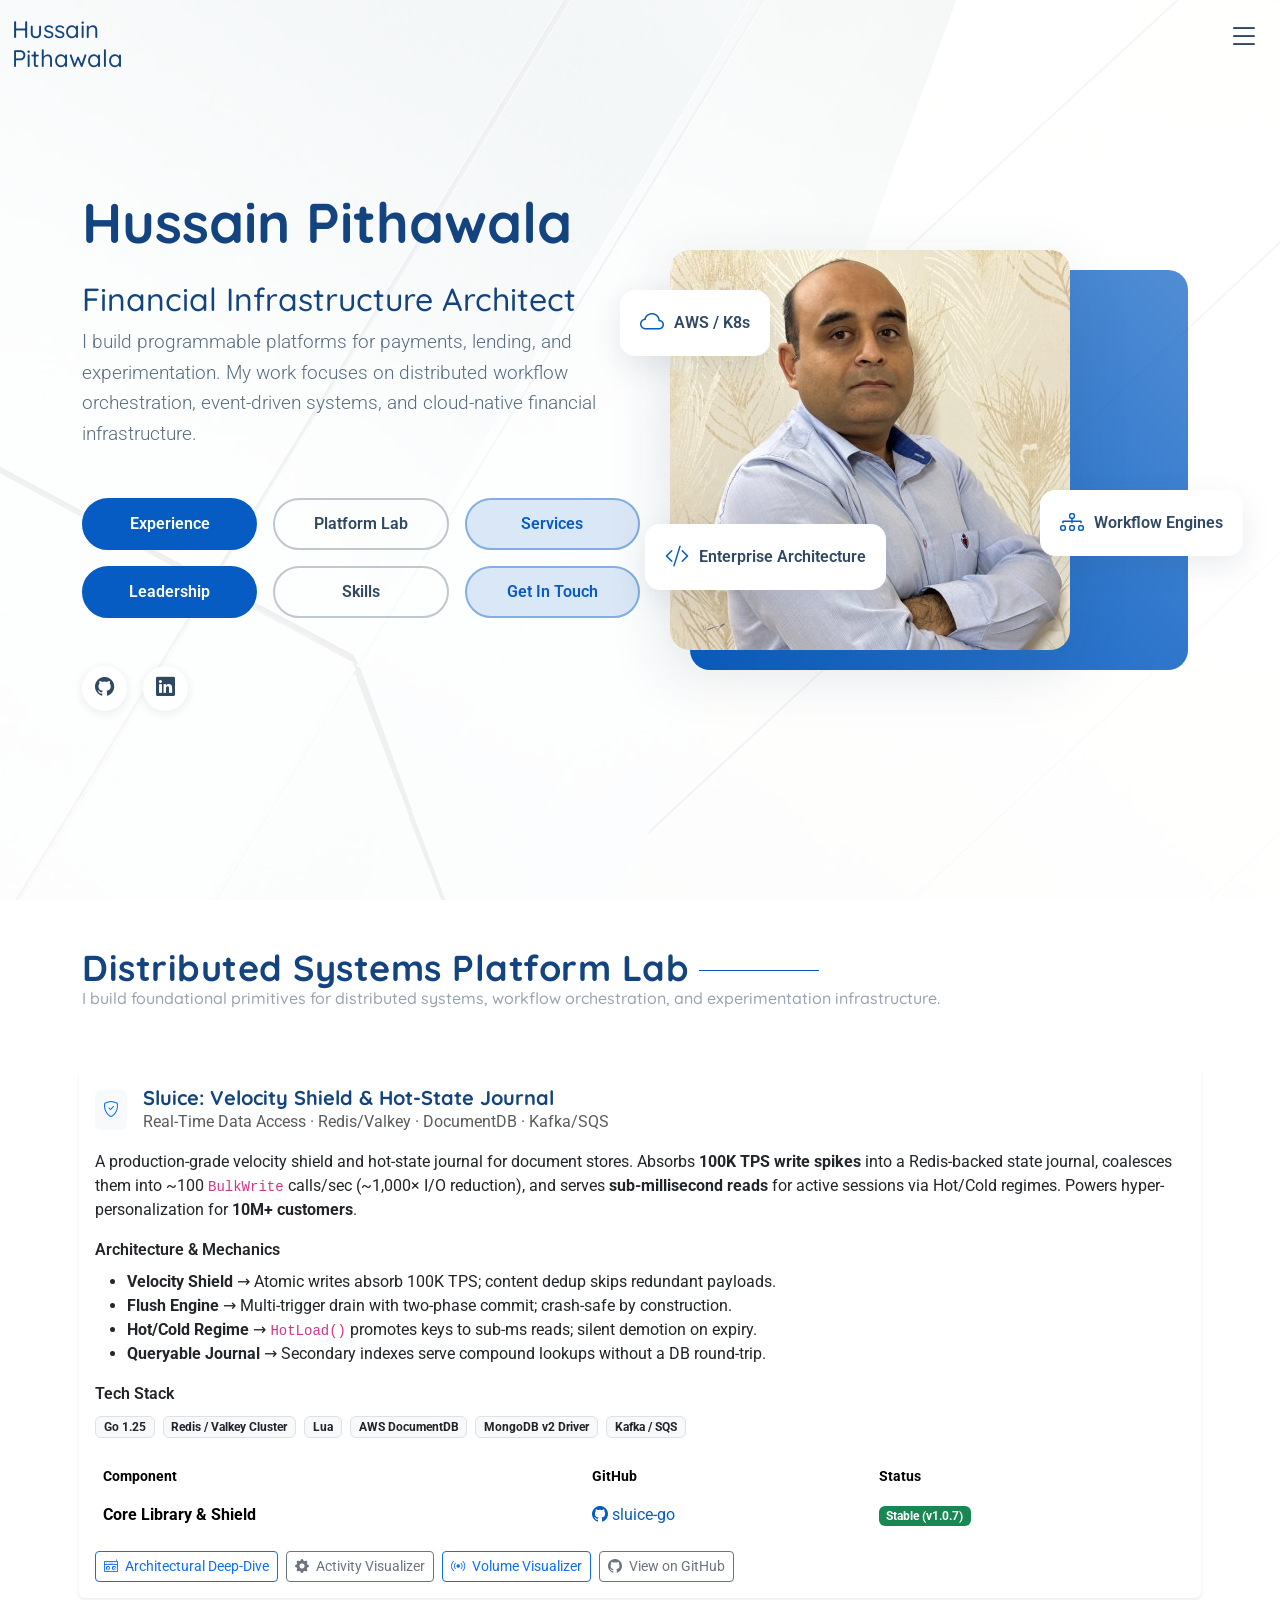
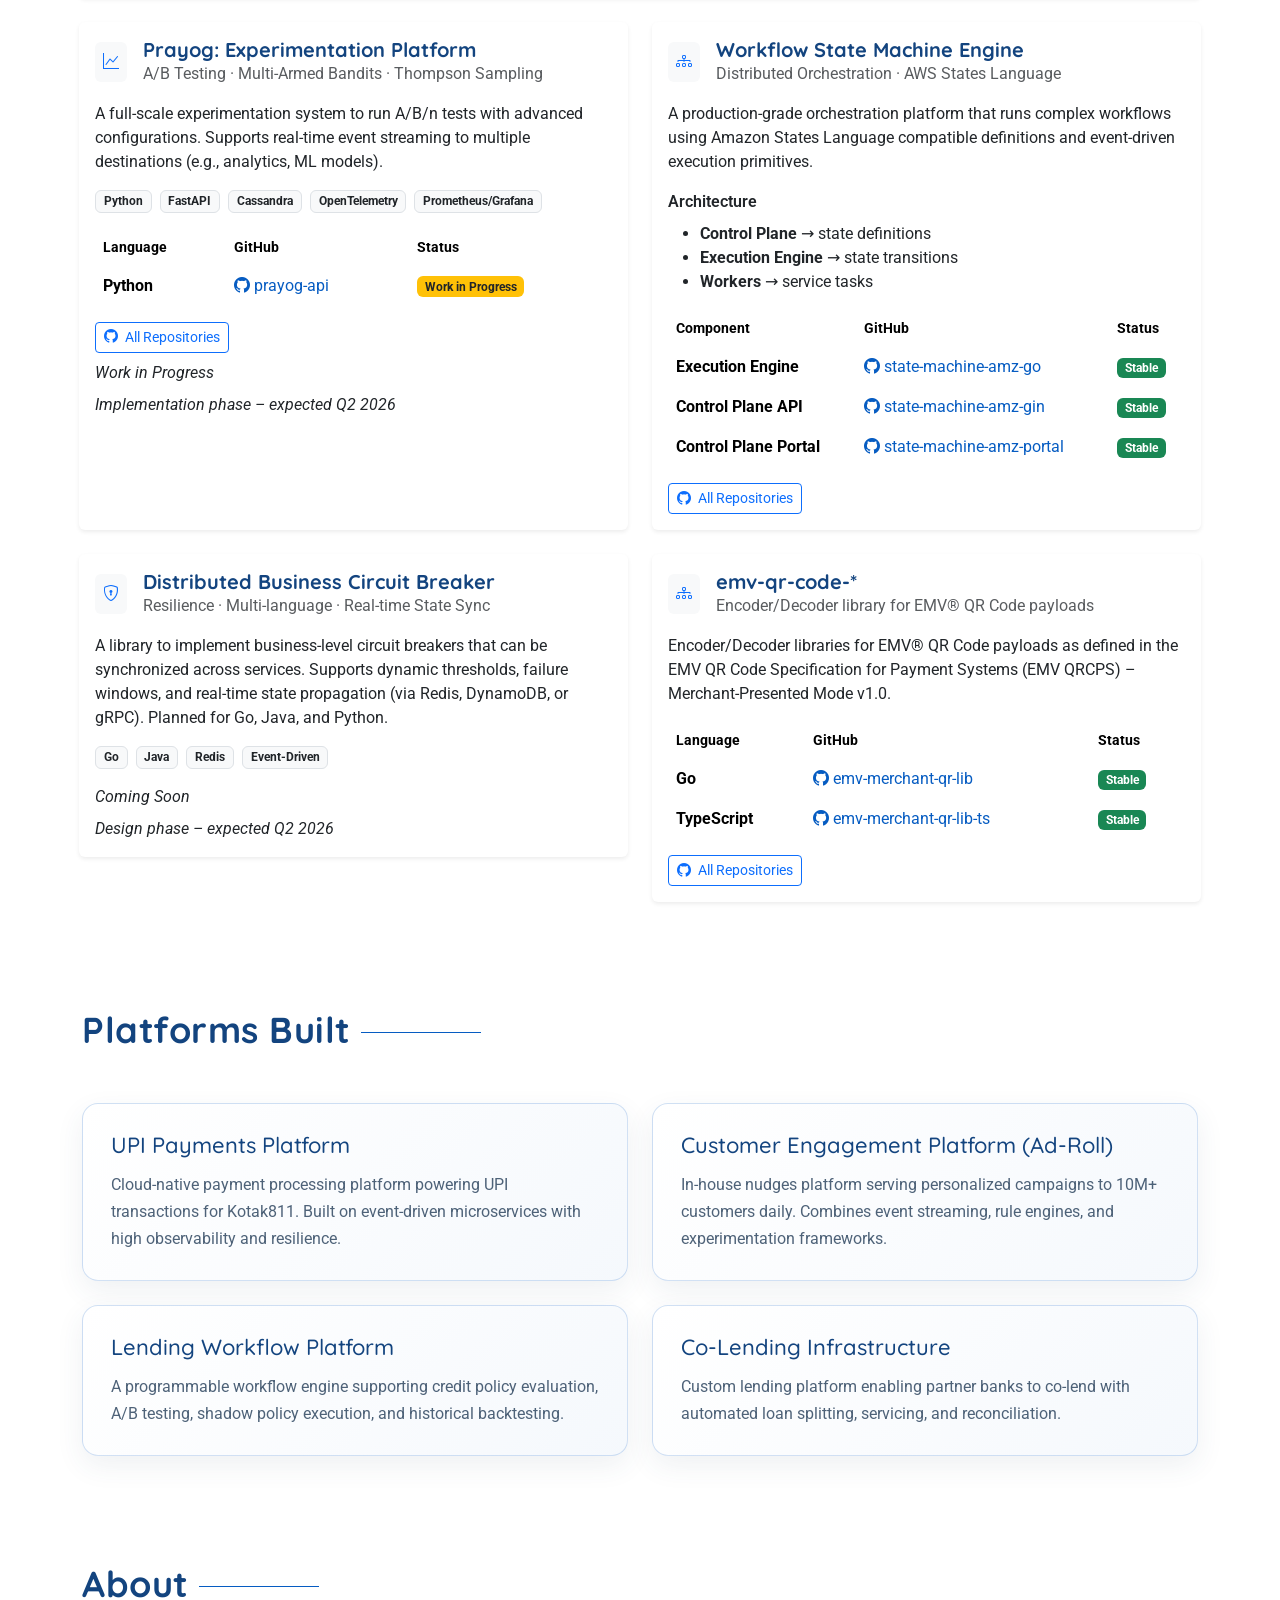
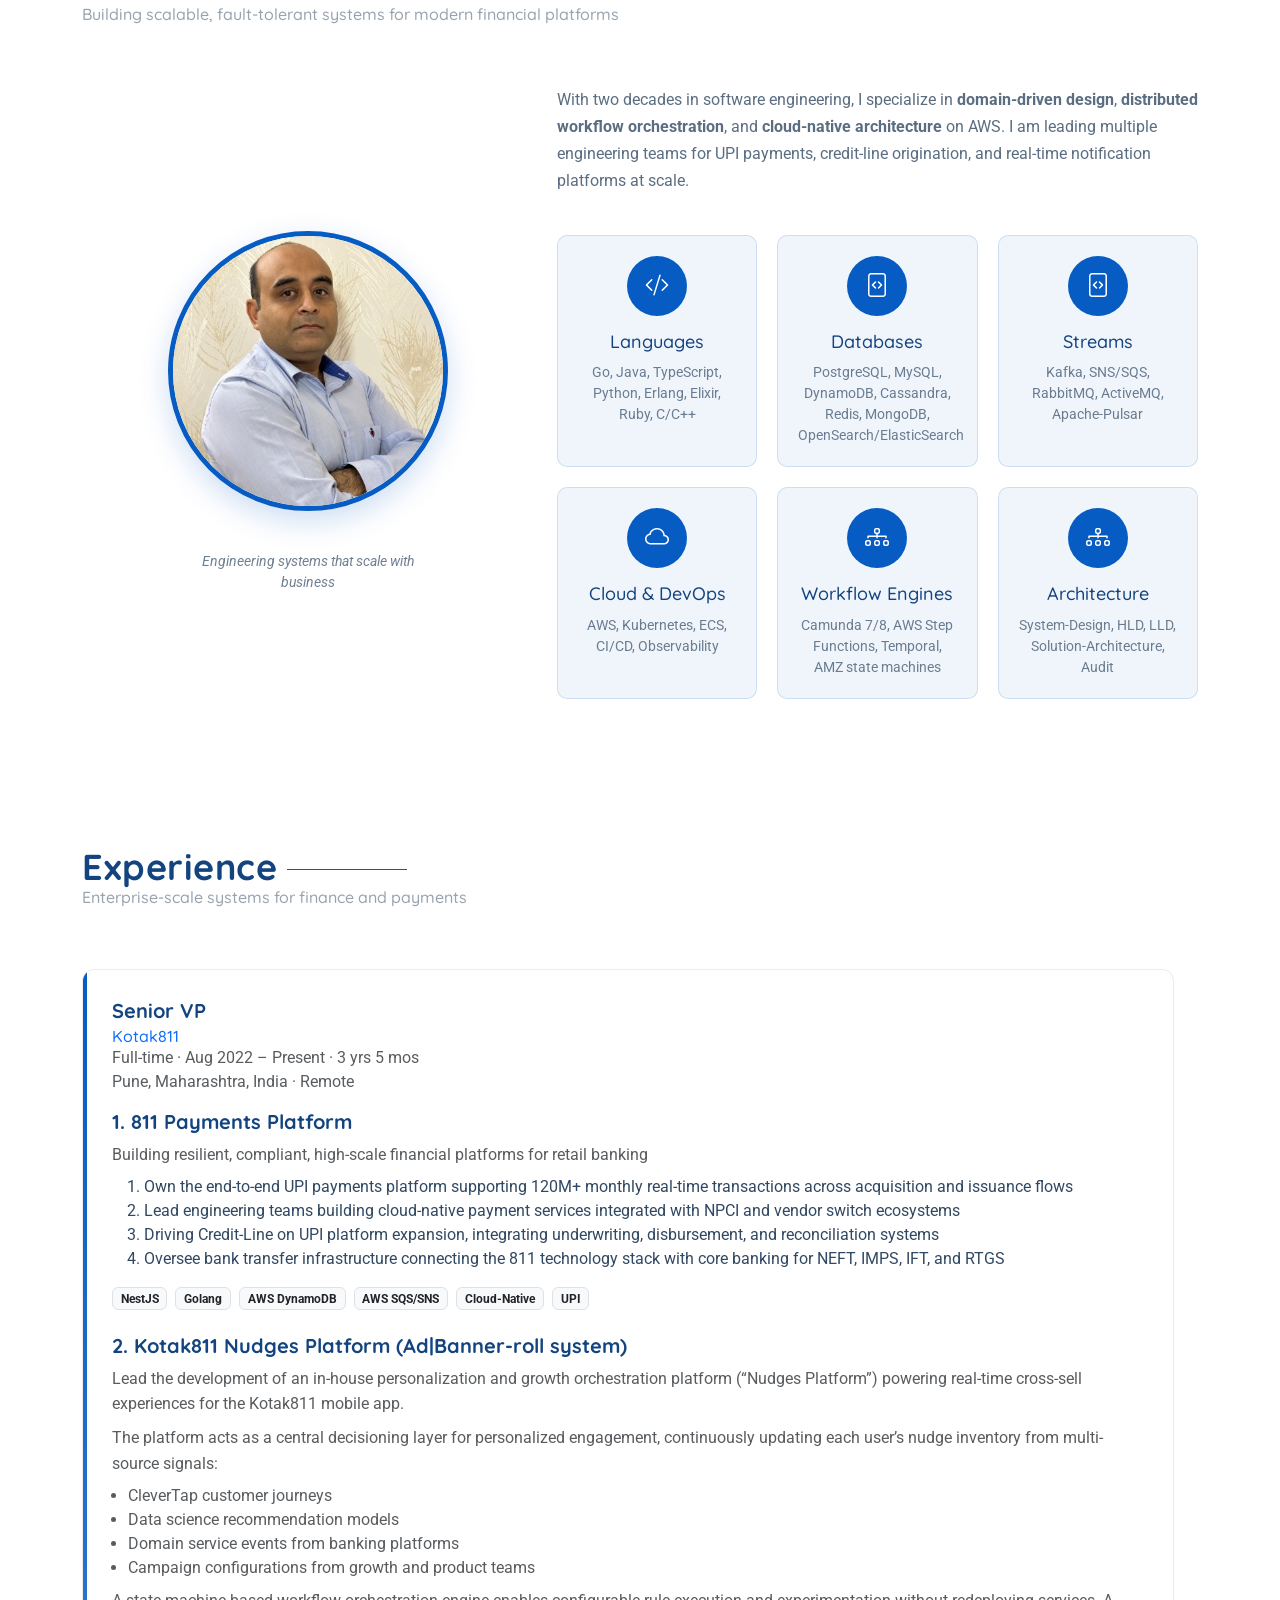
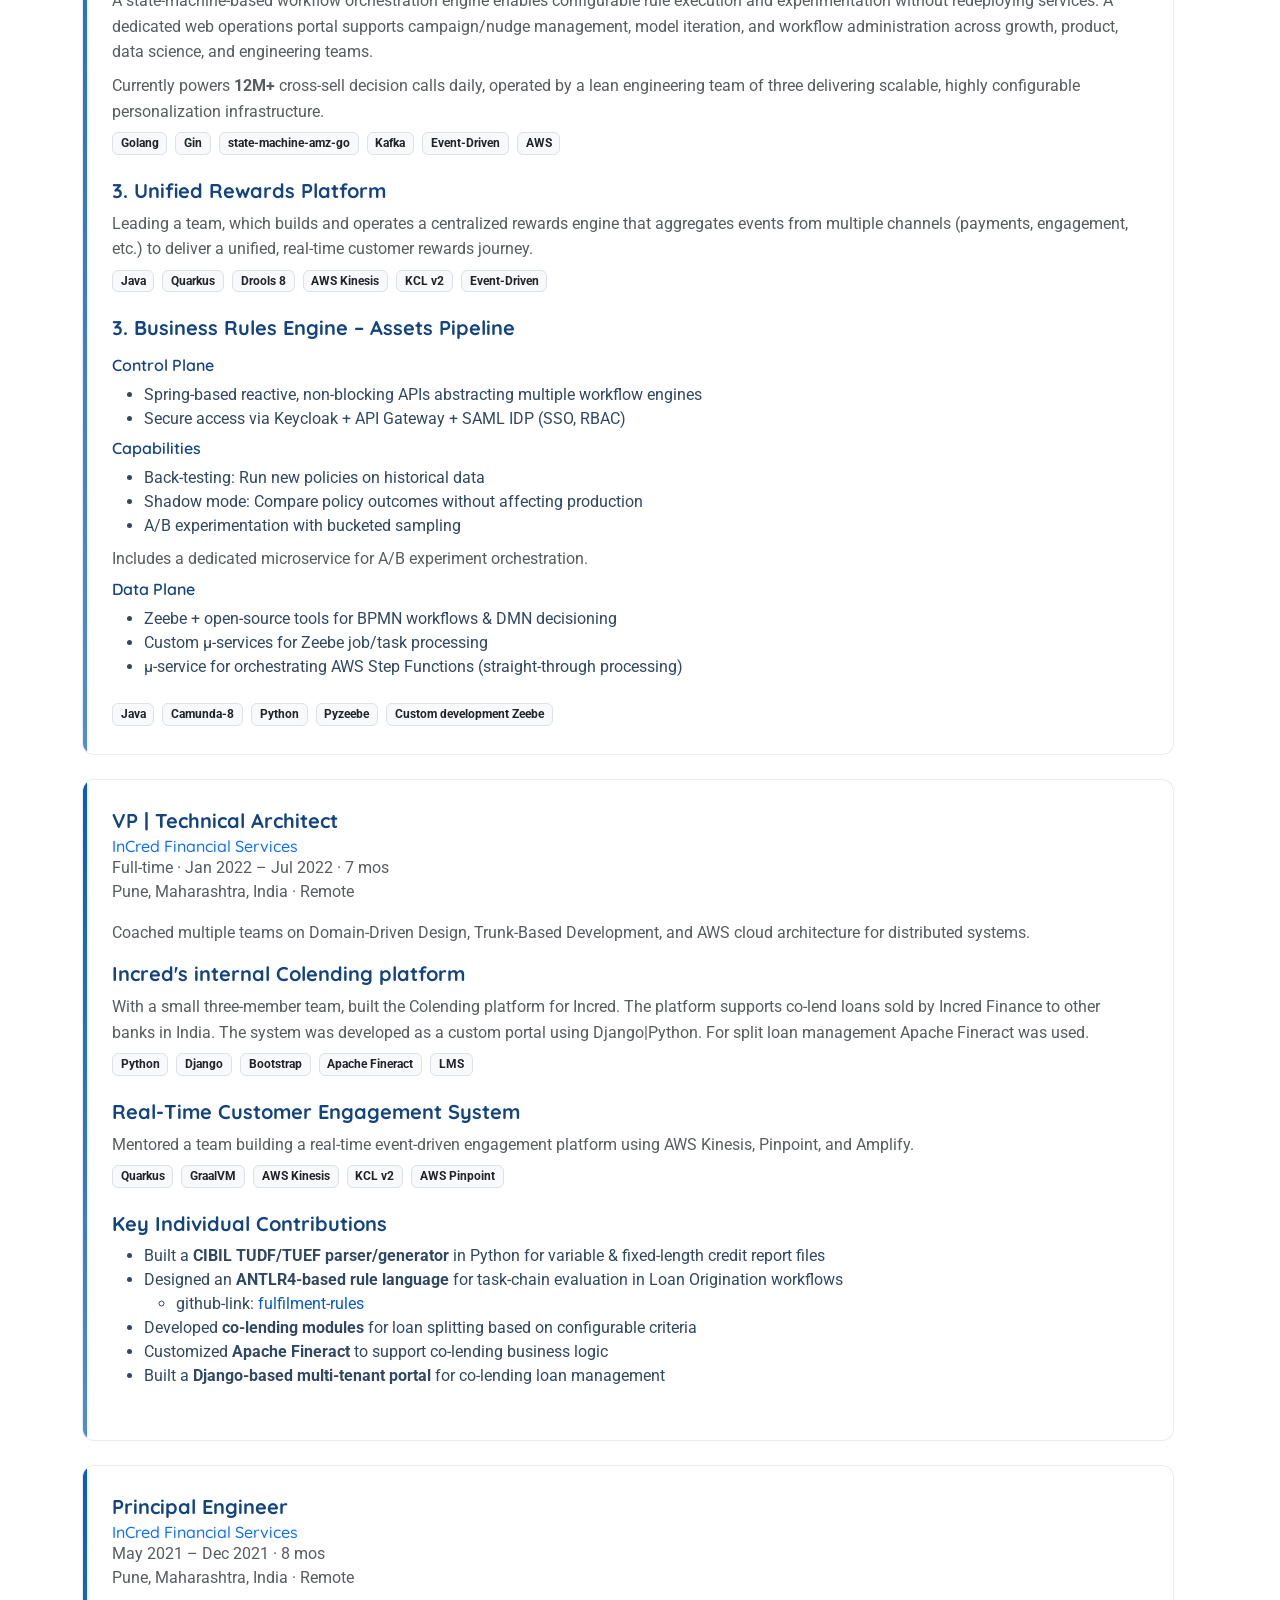
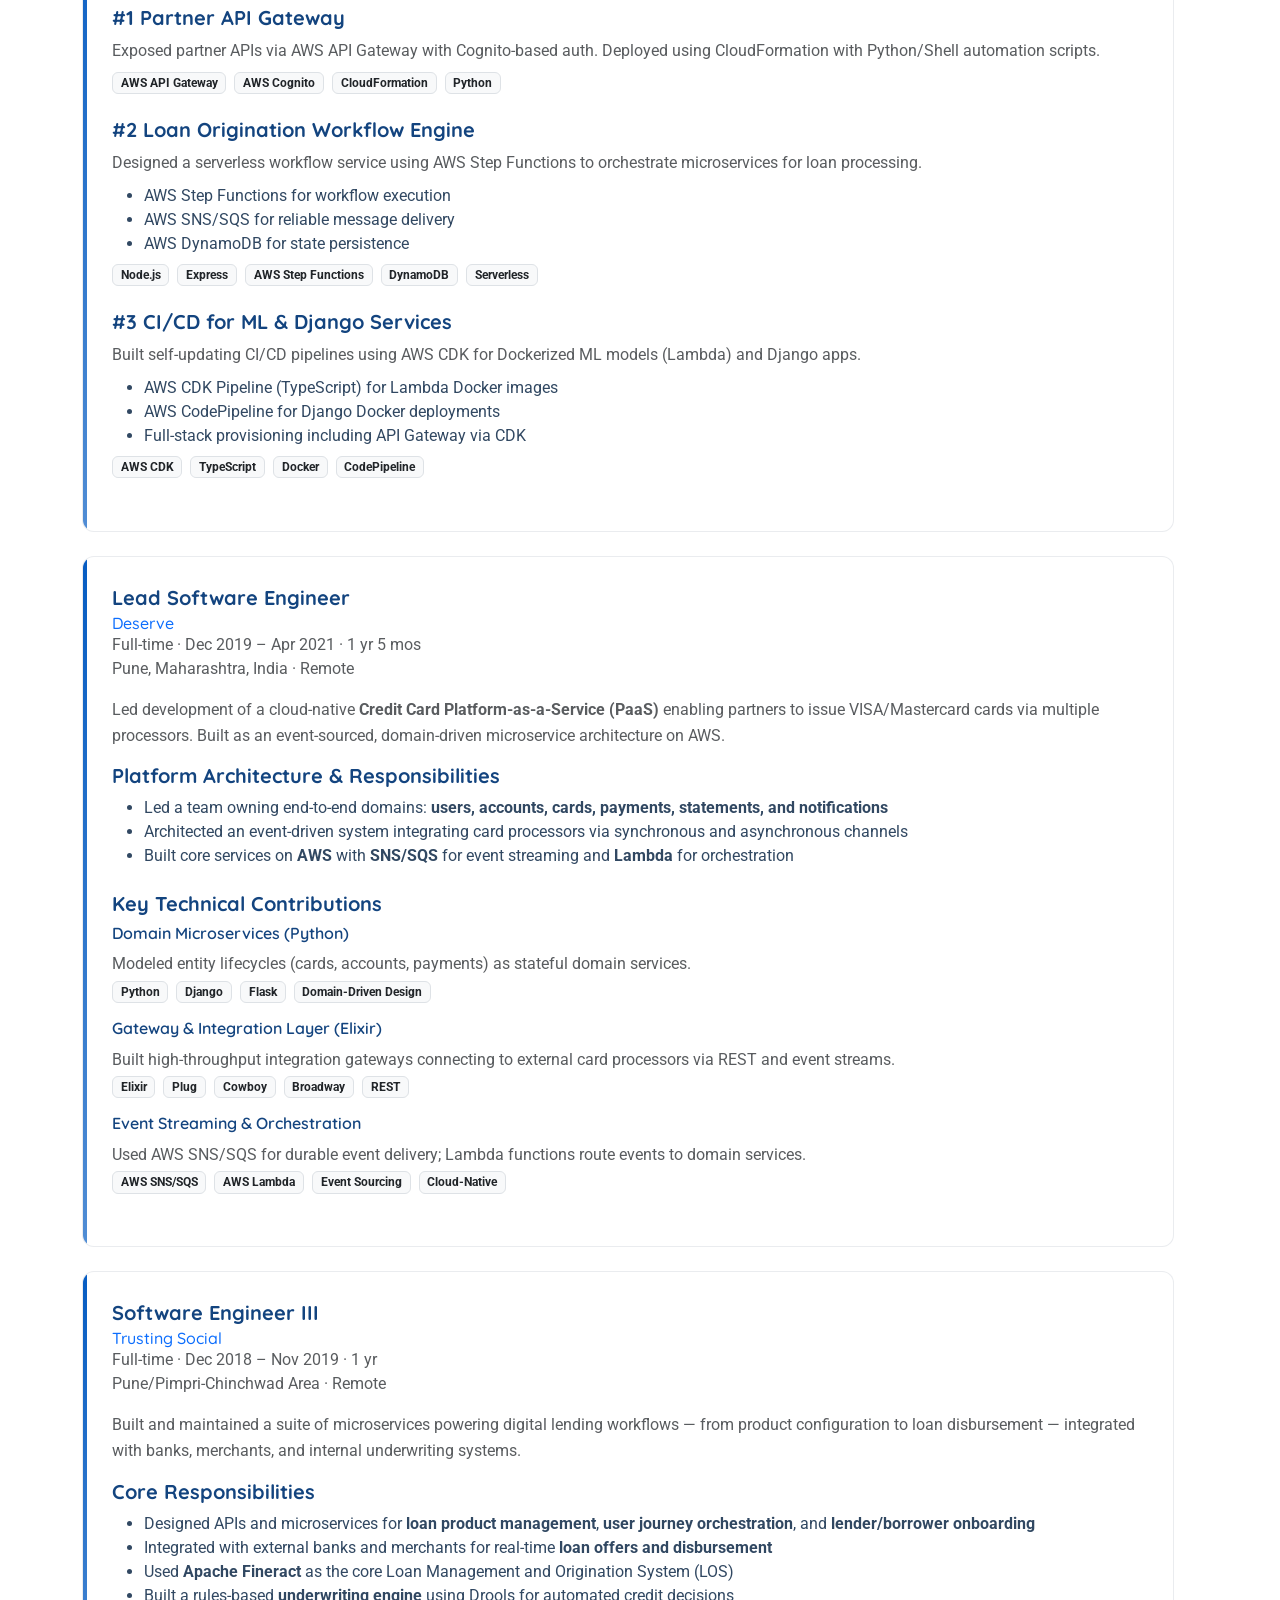
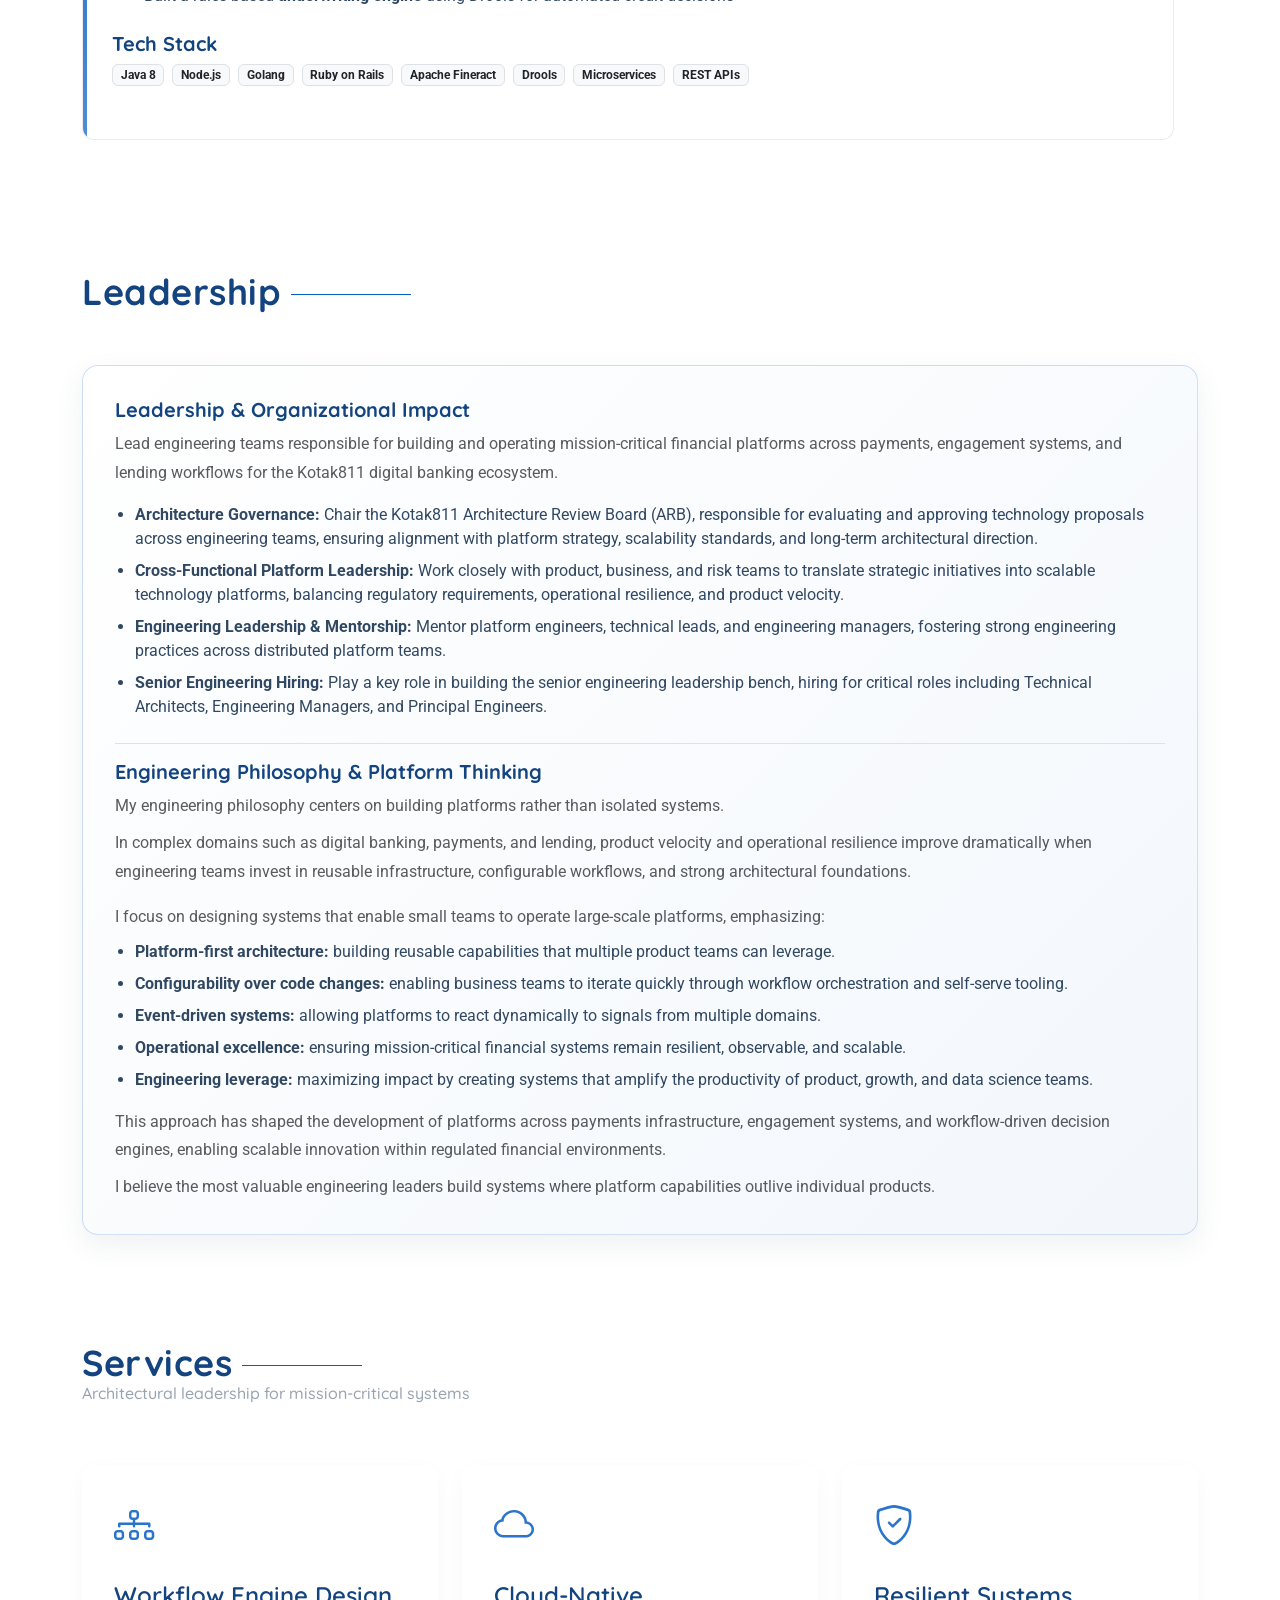
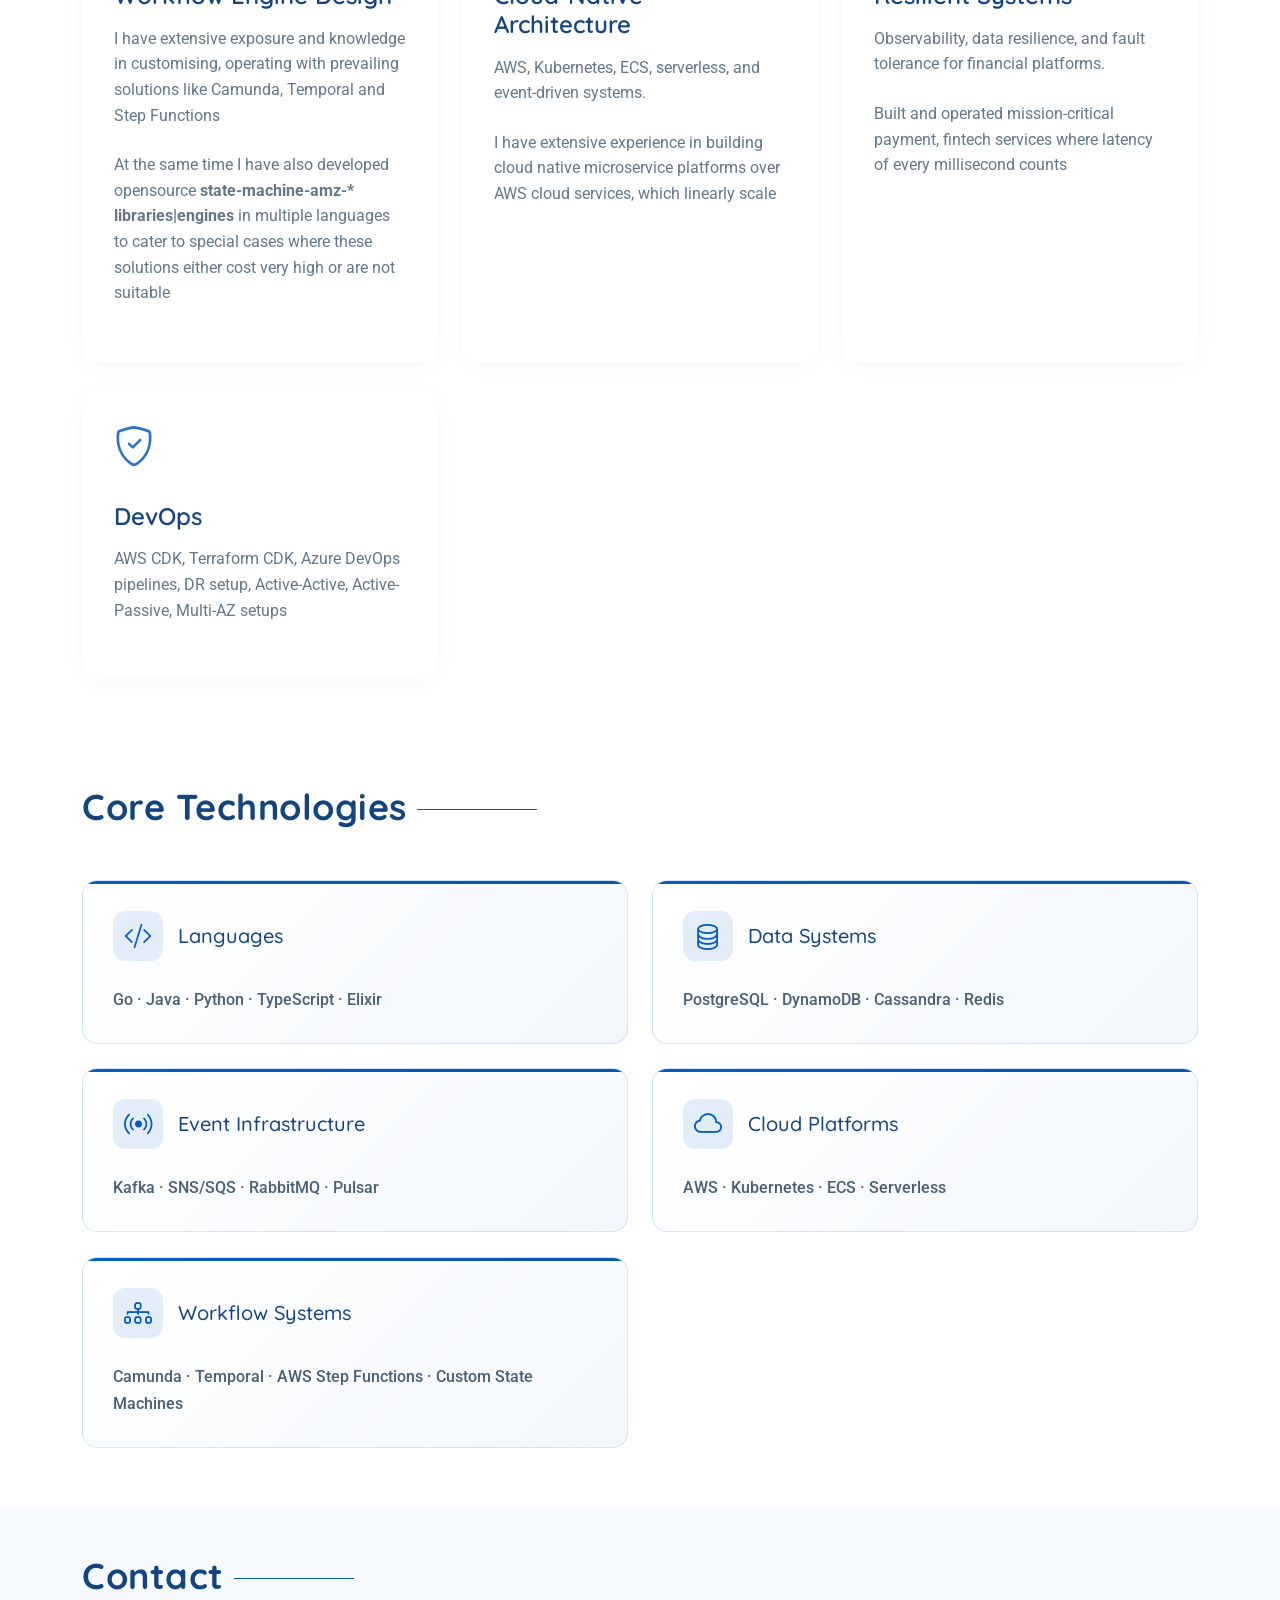
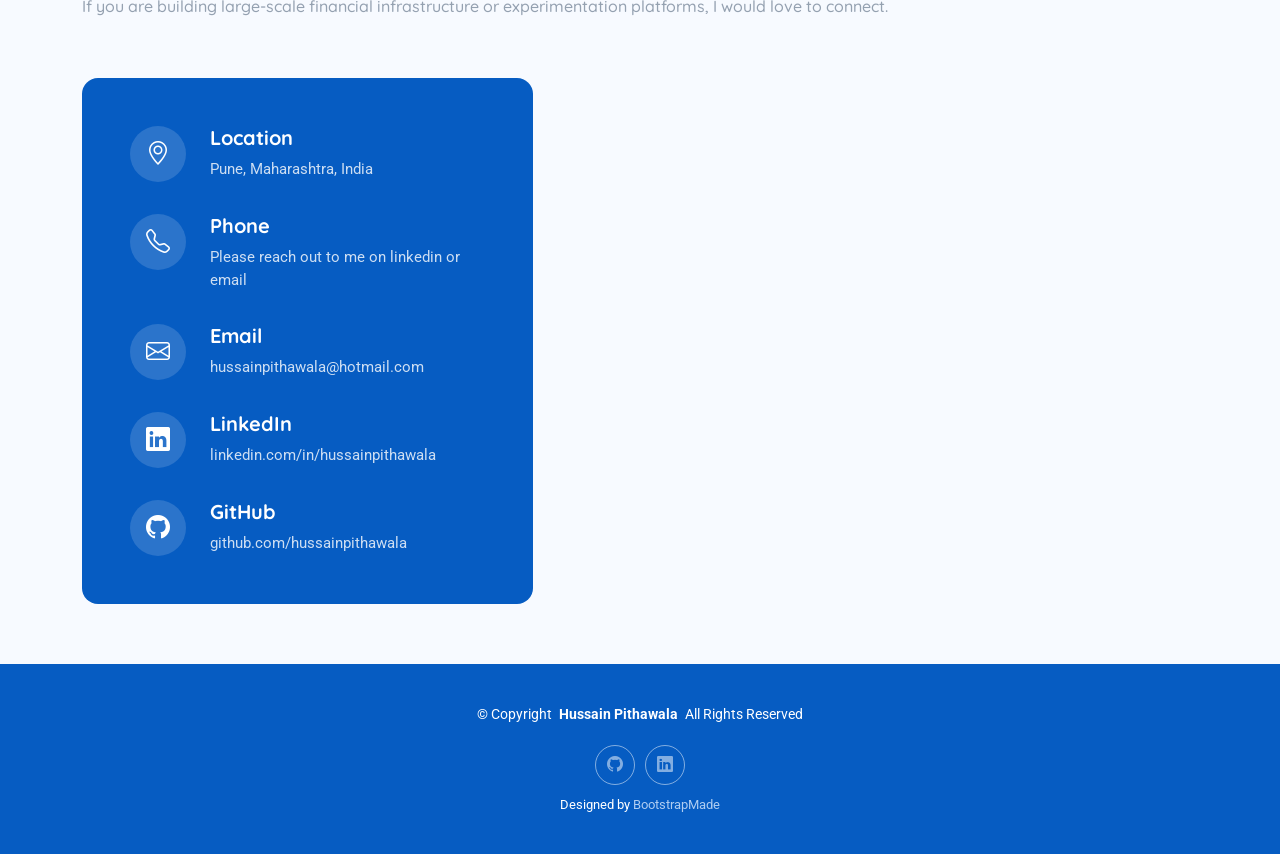
==== commit 573a07d0: "updated hero actions layout with renamed "Activity Visualizer," added "Volume Visualizer," and impro" ====
--- a/index.html
+++ b/index.html
@@ -203,11 +203,14 @@
                                     class="btn btn-sm btn-outline-primary">
                                     <i class="bi bi-boombox me-1"></i> Architectural Deep-Dive
                                 </a>
-                                <a href="/sluice/visualizer.html" class="btn btn-sm btn-outline-secondary" target="_blank">
-                                    <i class="bi bi-gear-fill me-1"></i> Interactive Visualizer
+                                <a href="/sluice/activity-visualizer.html" class="btn btn-sm btn-outline-secondary" target="_blank">
+                                    <i class="bi bi-gear-fill me-1"></i> Activity Visualizer
+                                </a>
+                                <a href="/sluice/volume-visualiser.html" class="btn btn-sm btn-outline-primary" target="_blank">
+                                    <i class="bi bi-broadcast me-1"></i> Volume Visualizer
                                 </a>
                                 <a href="https://github.com/hussainpithawala/sluice-go" target="_blank"
-                                   class="btn btn-sm btn-outline-primary">
+                                   class="btn btn-sm btn-outline-secondary">
                                     <i class="bi bi-github me-1"></i> View on GitHub
                                 </a>
                             </div>
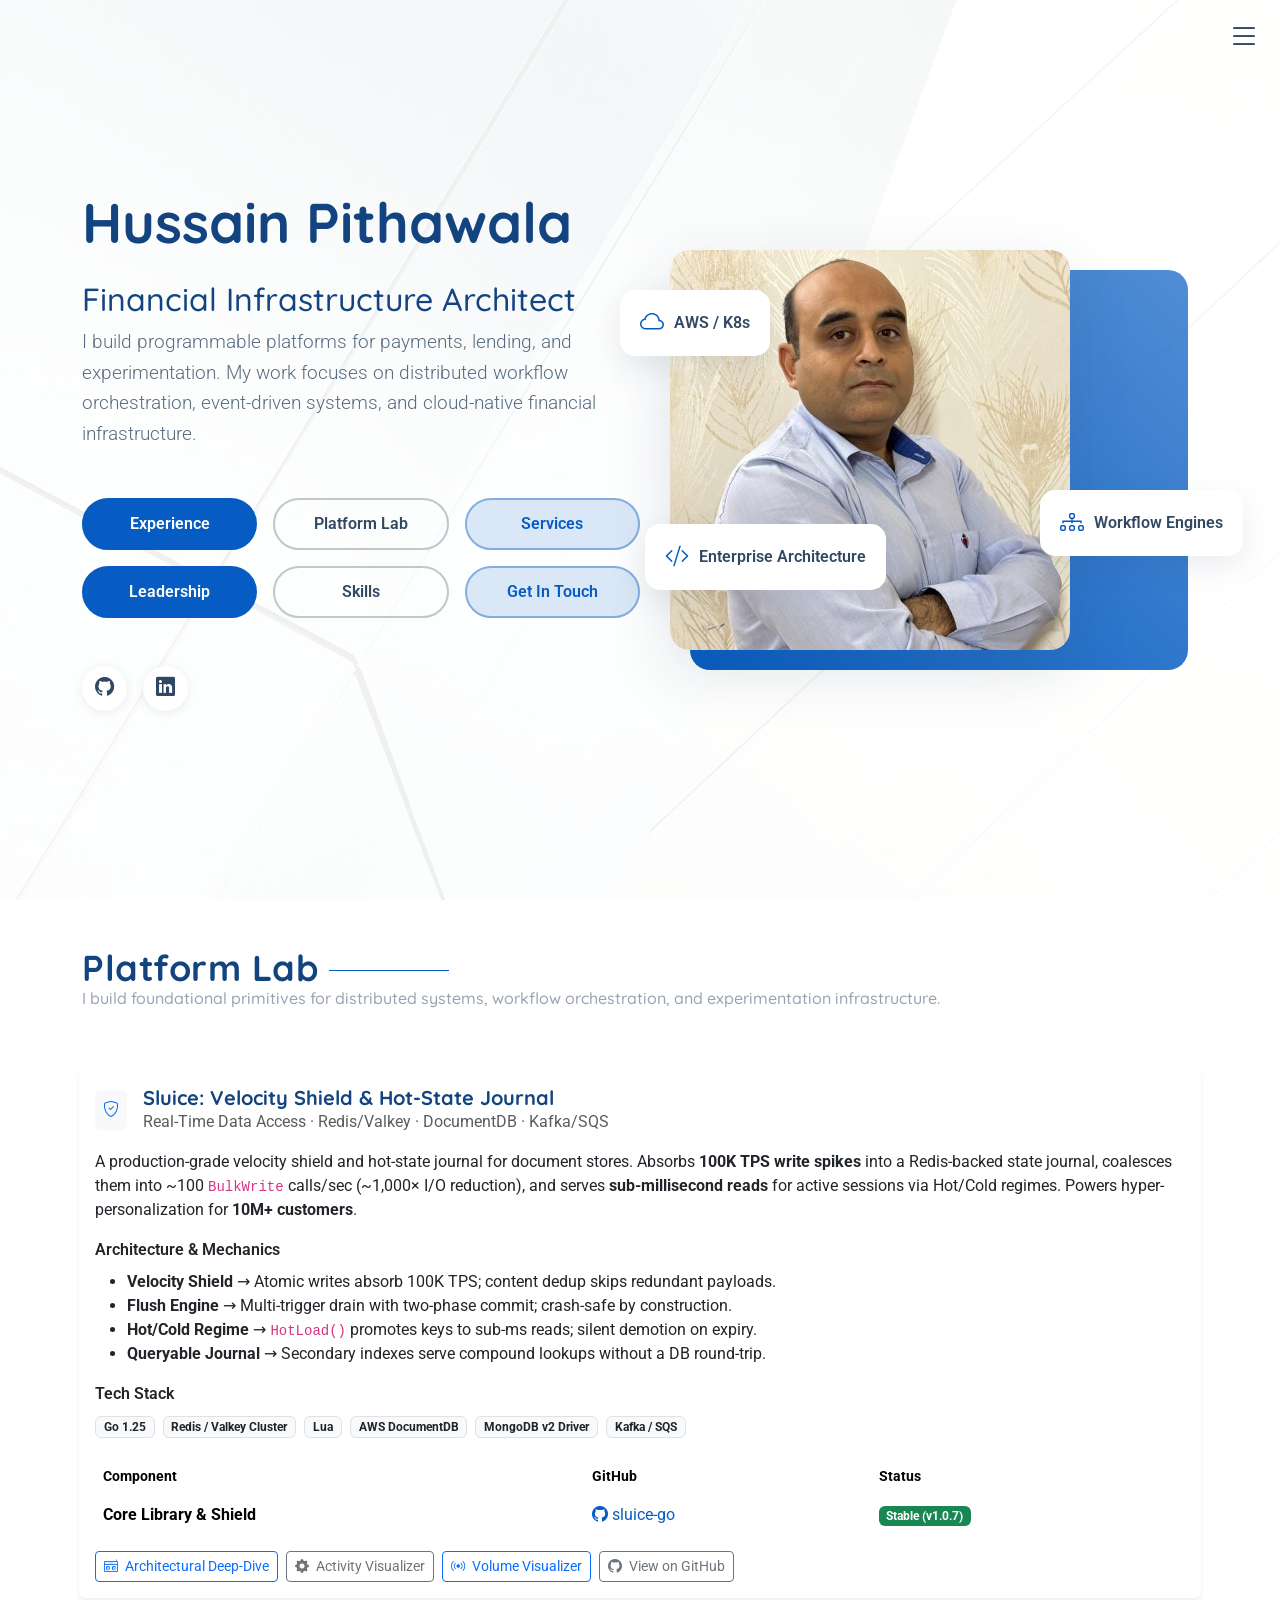
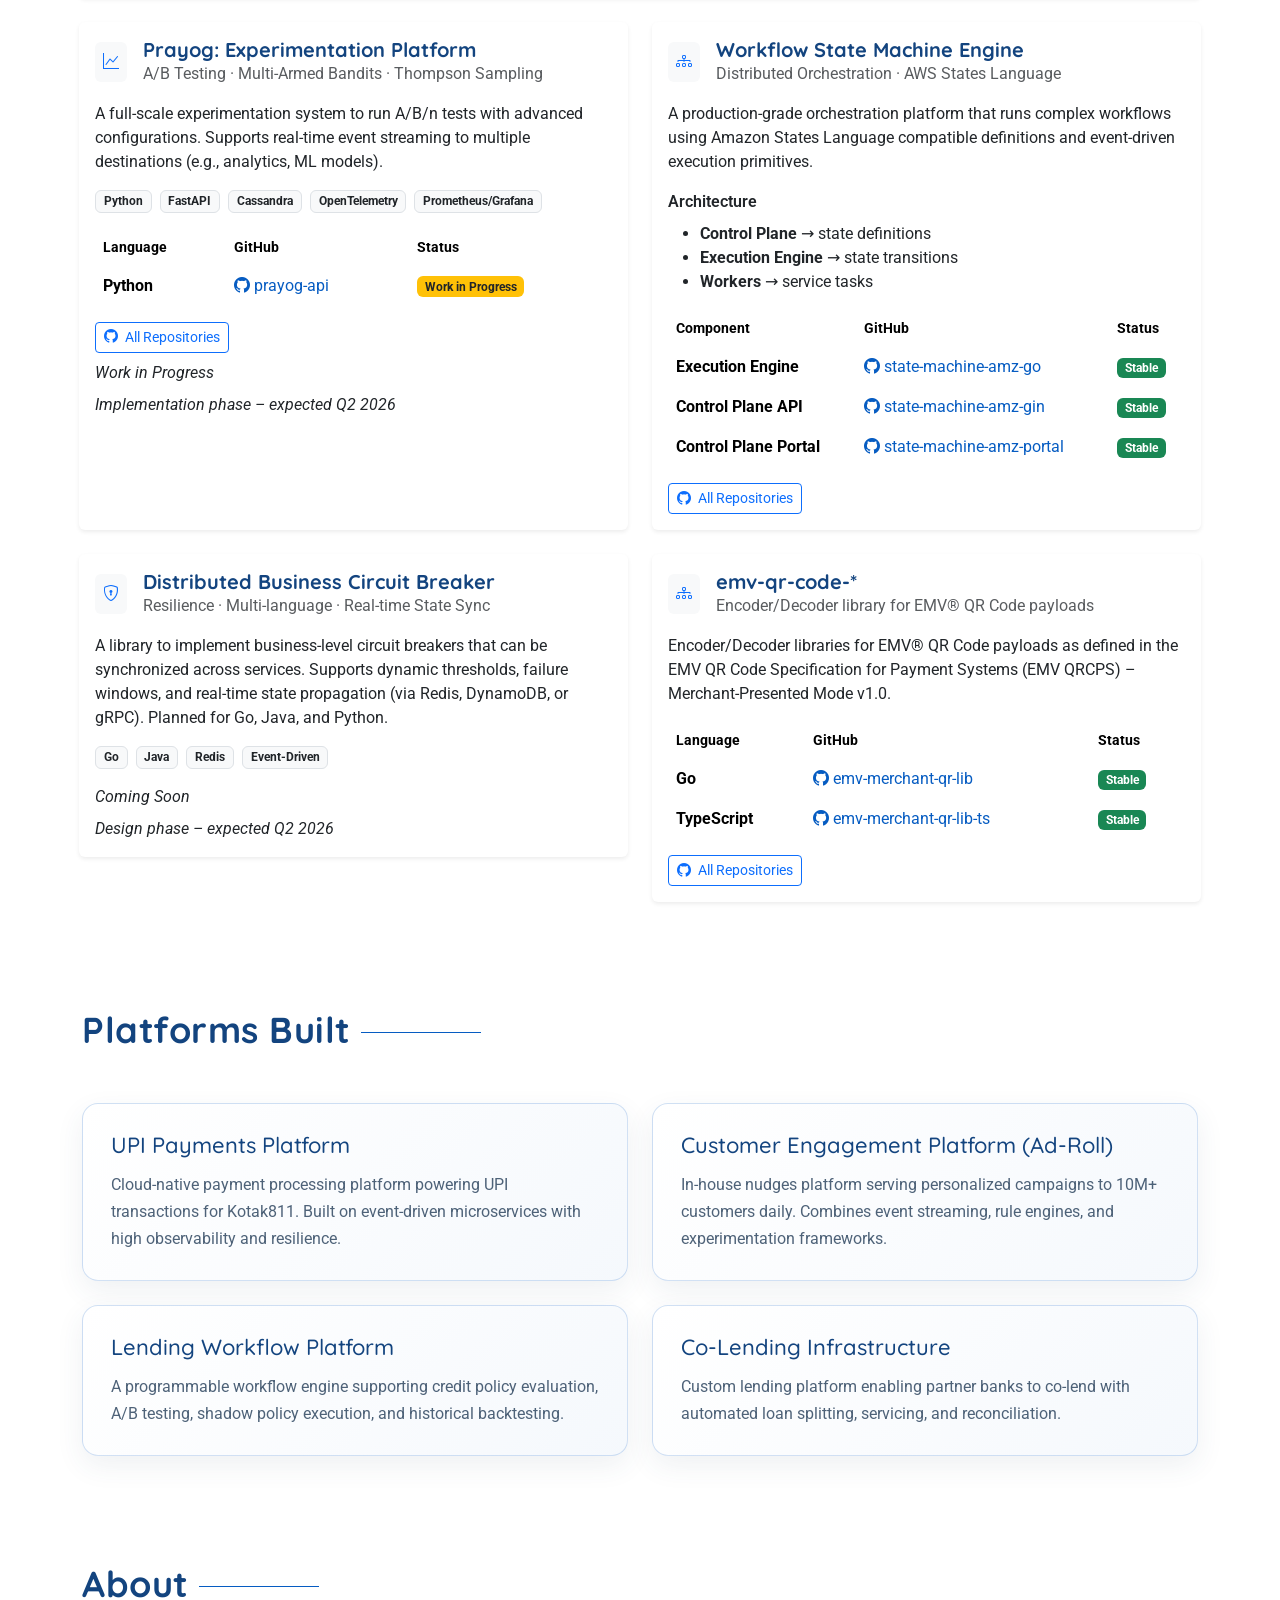
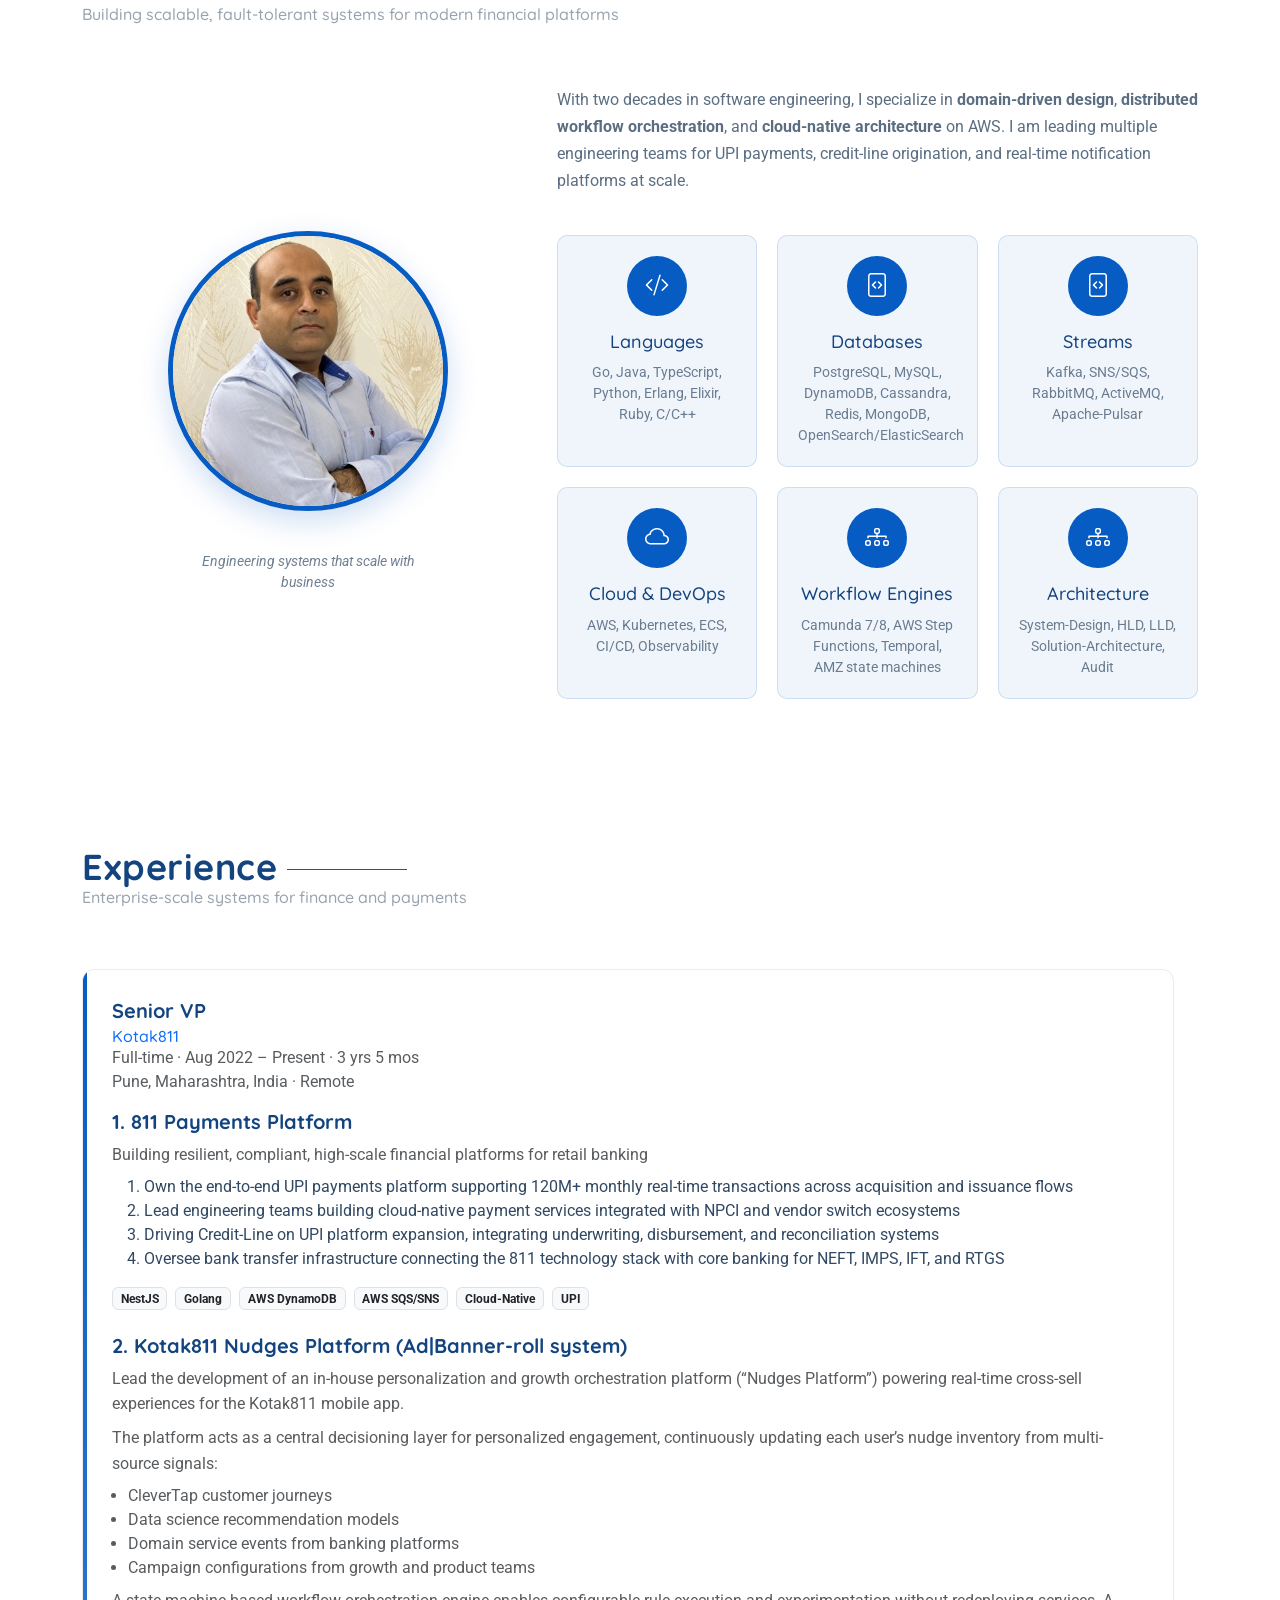
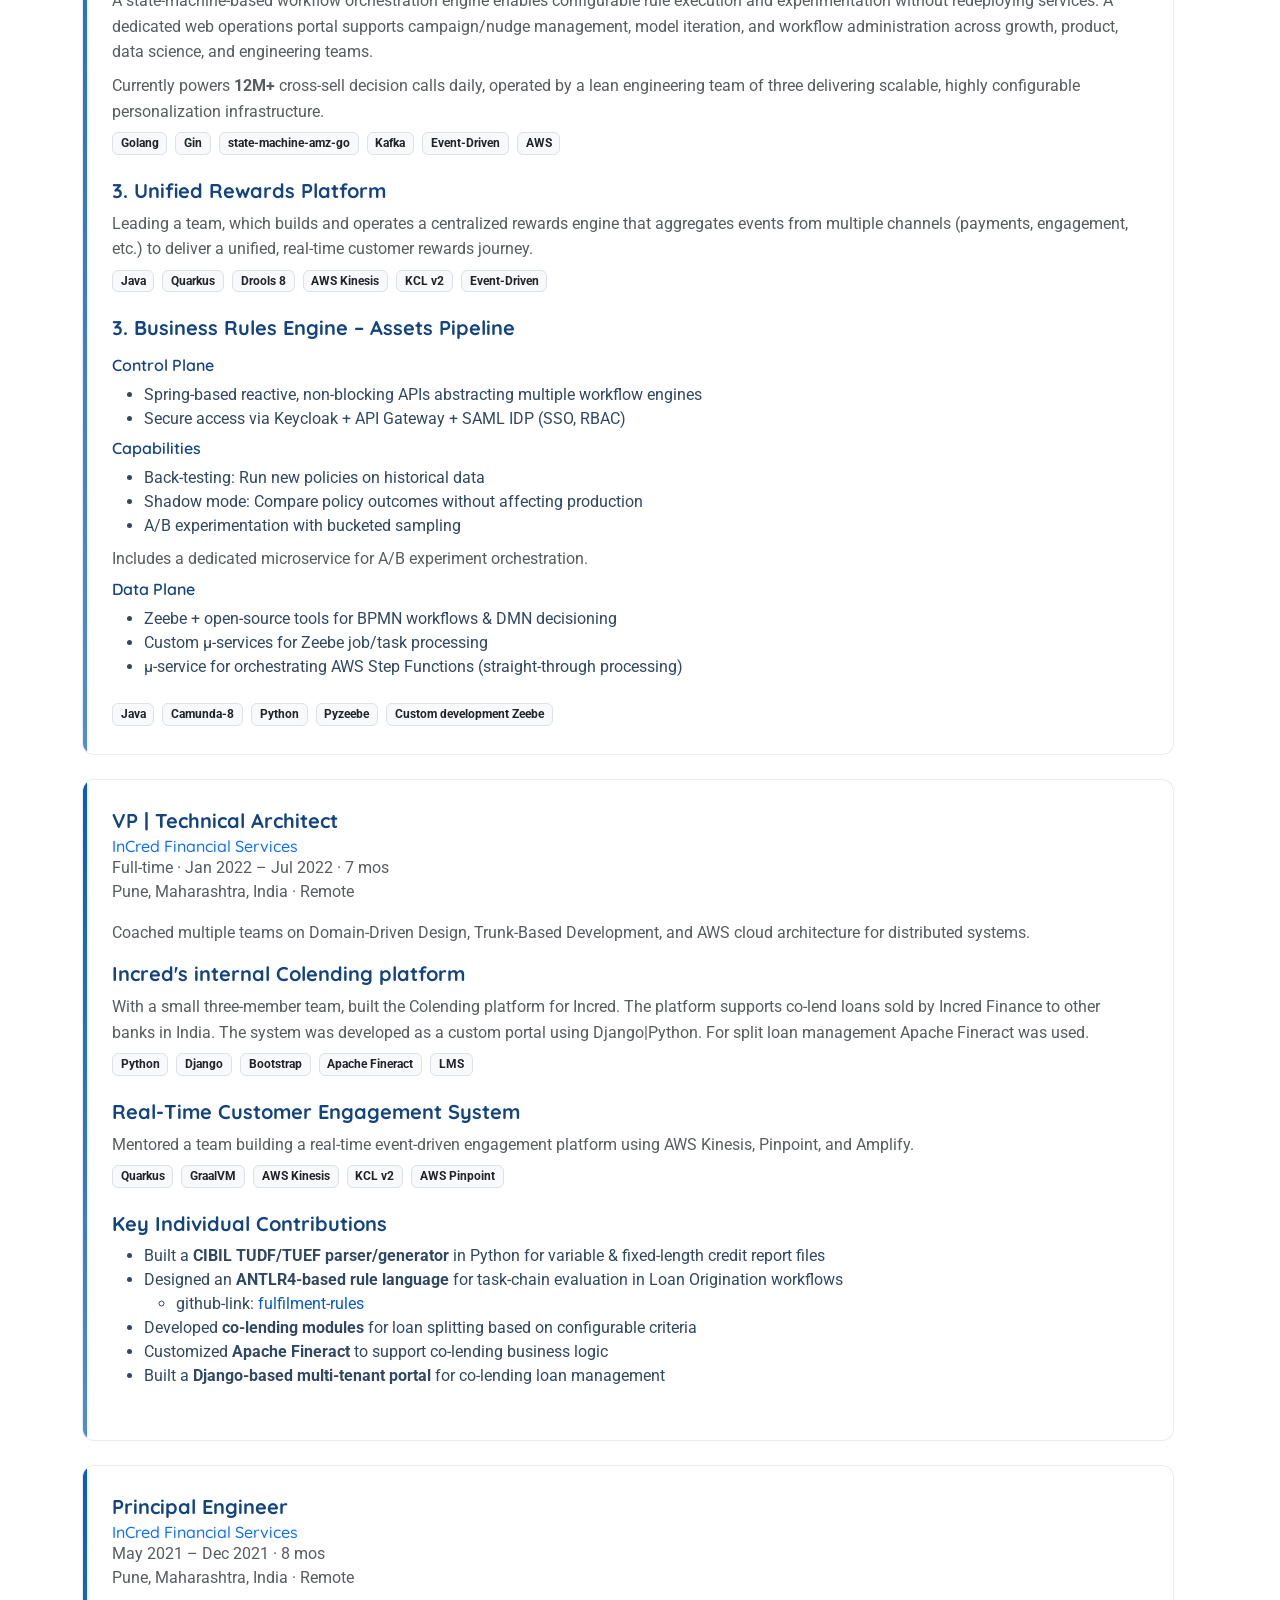
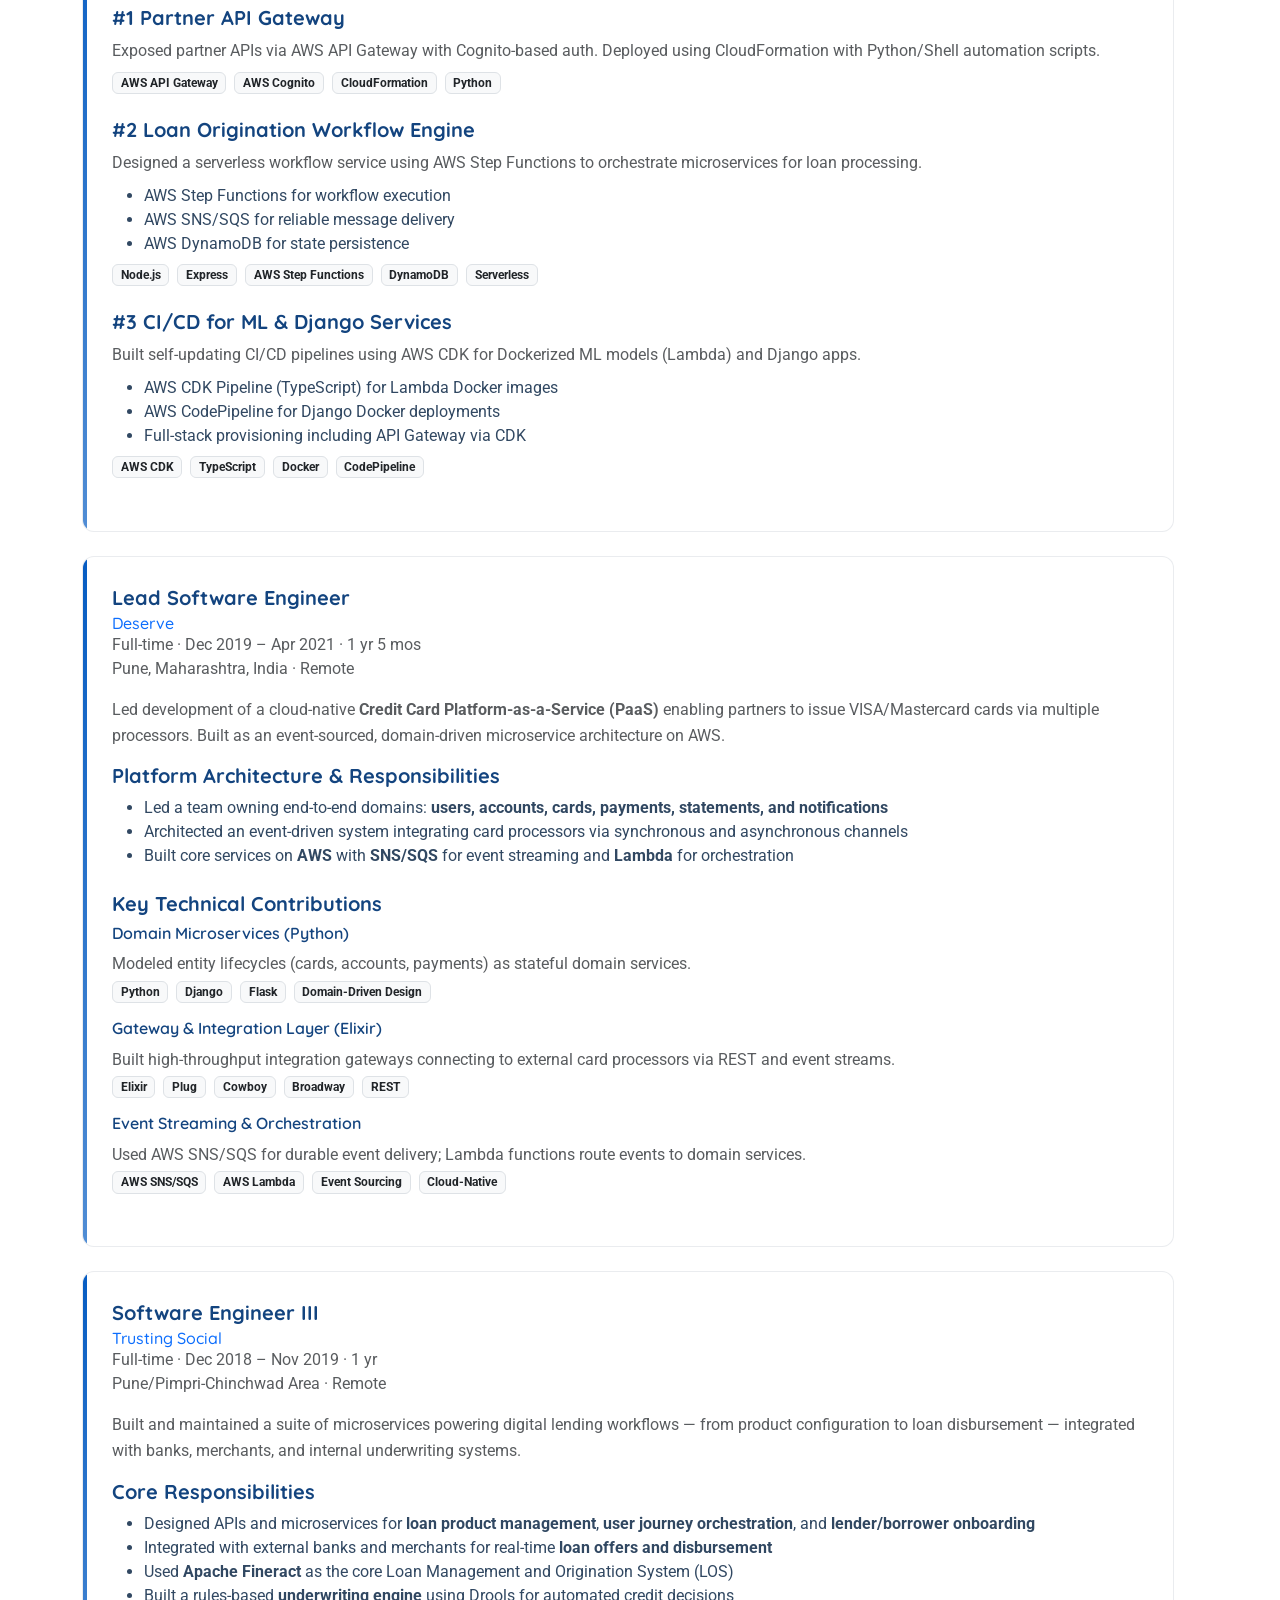
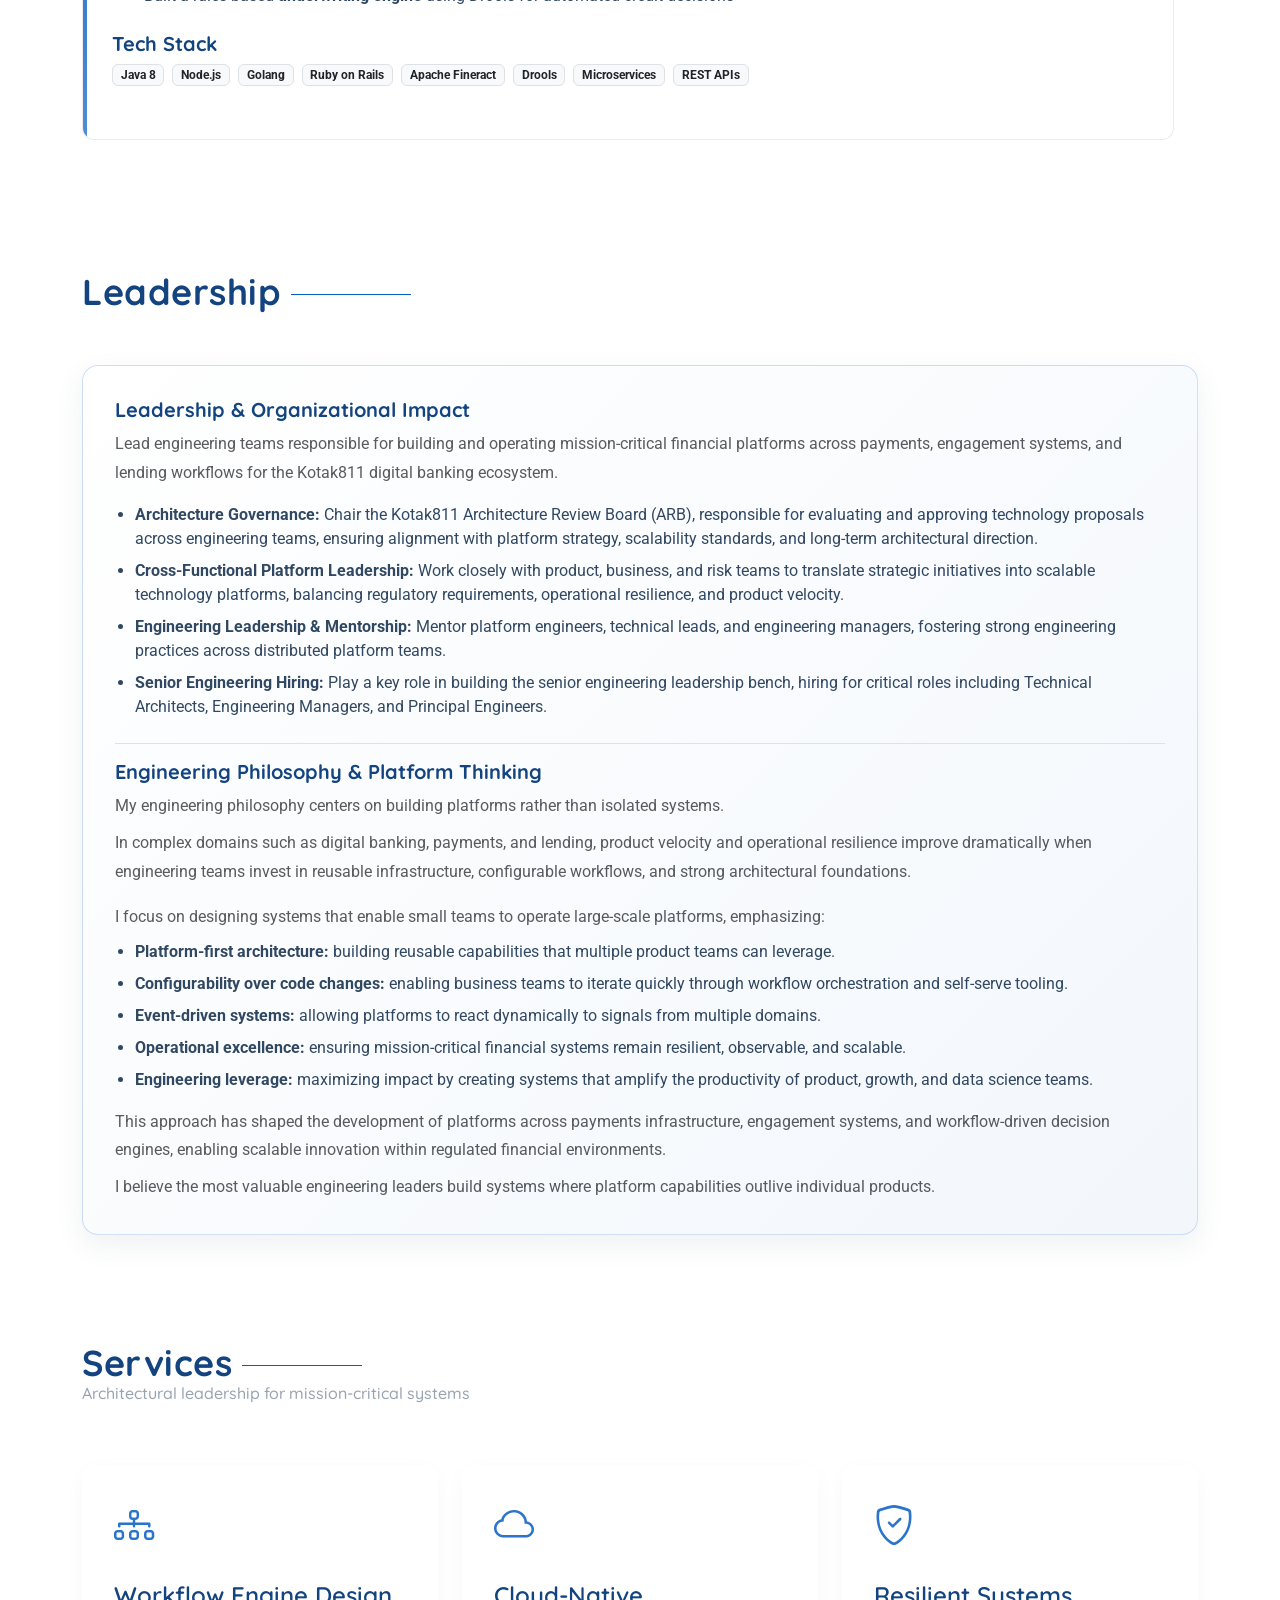
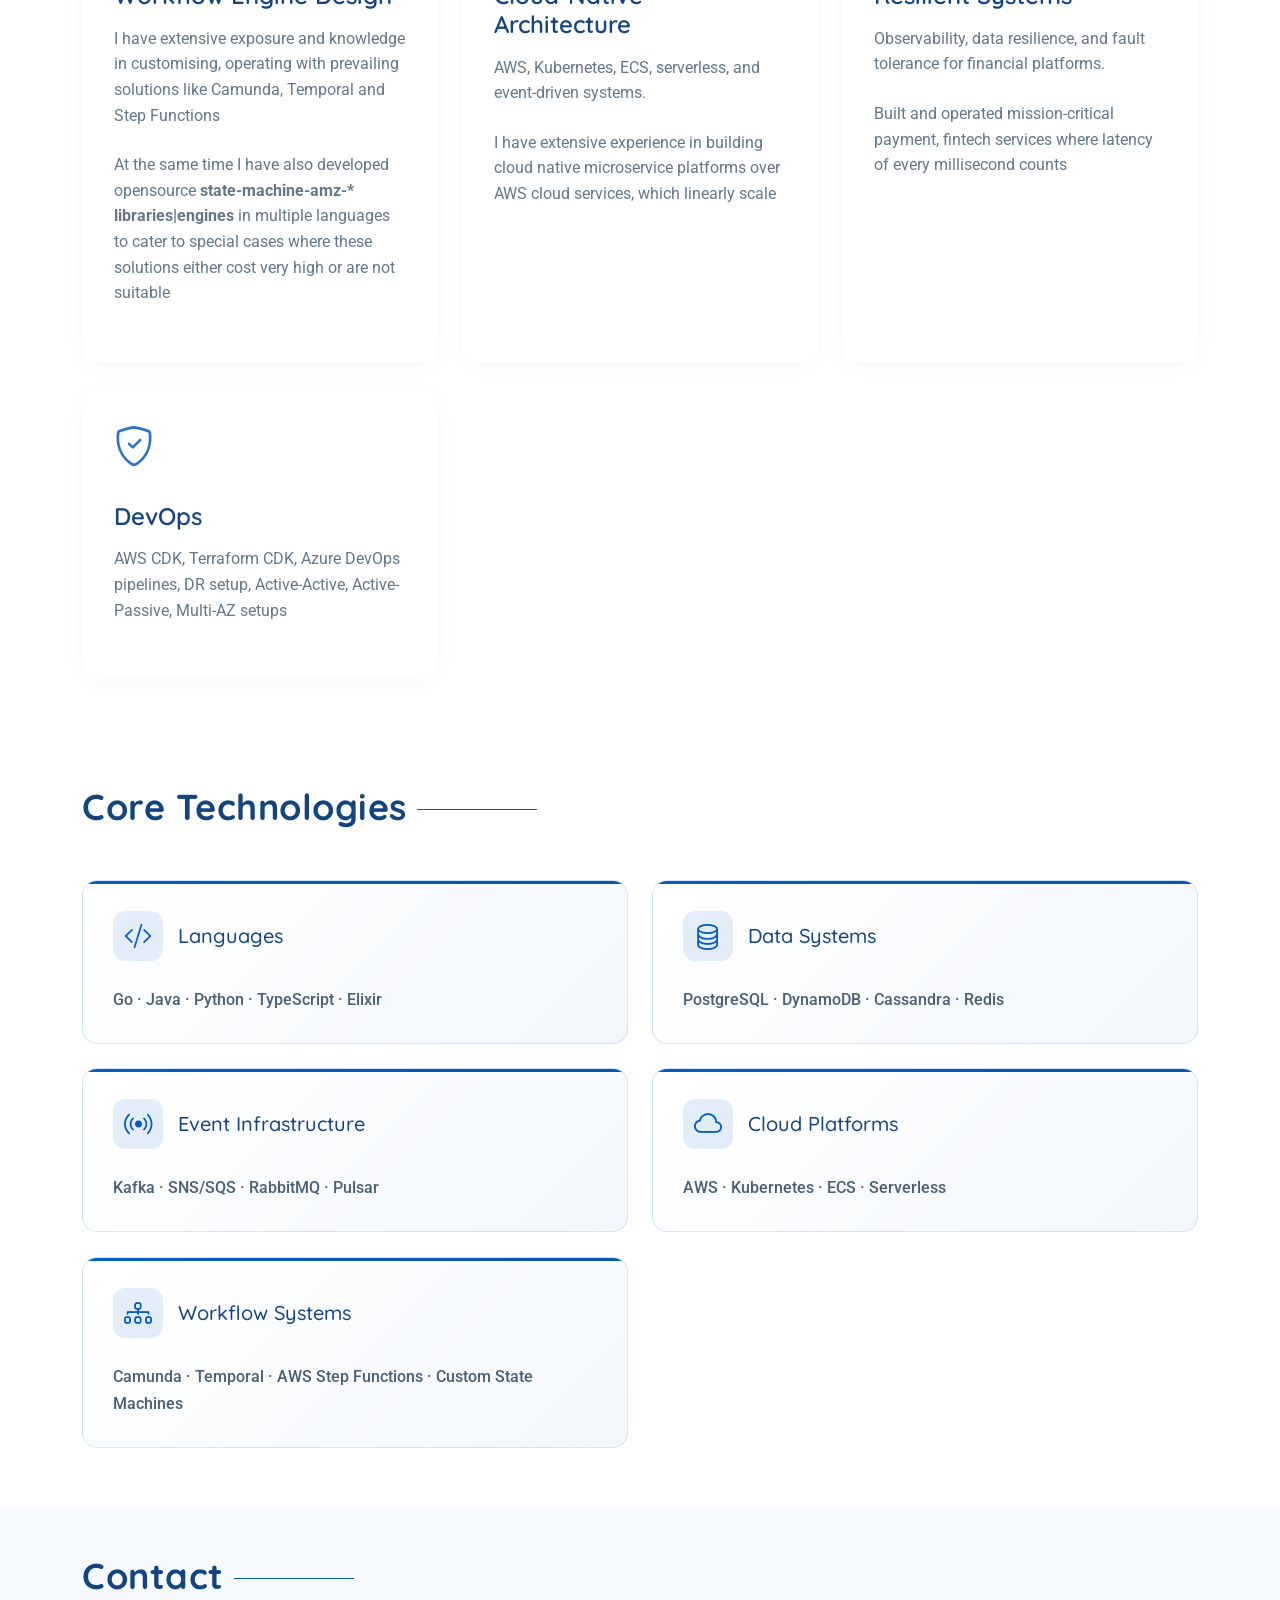
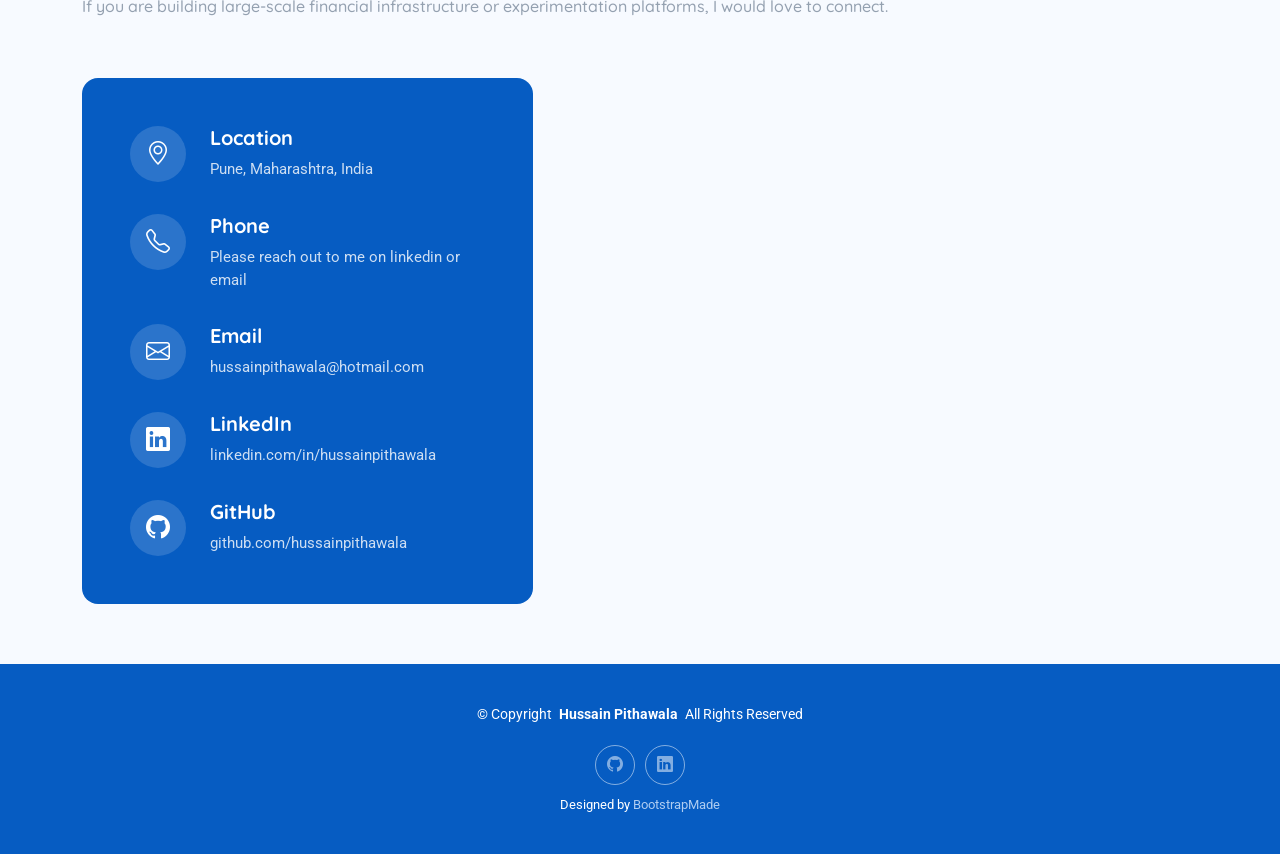
==== commit f996bf80: "removed outdated elements, updated portfolio section title, revised Sluice-related descriptions, and" ====
--- a/index.html
+++ b/index.html
@@ -33,9 +33,6 @@
 <body class="index-page">
 <header id="header" class="header d-flex align-items-center fixed-top">
     <div class="container-fluid  d-flex align-items-center justify-content-between ">
-        <a href="#" class="logo d-flex align-items-center">
-            <h4 class="sitename">Hussain <br/> Pithawala</h4>
-        </a>
         <nav id="navmenu" class="navmenu">
             <div class="profile-img">
                 <img src="assets/img/profile/hussain-1.jpeg" alt="Hussain Pithawala" class="img-fluid rounded-circle">
@@ -102,10 +99,6 @@
                                 <i class="bi bi-code-slash"></i>
                                 <span>Enterprise Architecture</span>
                             </div>
-                            <!--              <div class="floating-card card-4" data-aos="zoom-in" data-aos-delay="300">-->
-                            <!--                <i class="bi bi-shield-plus"></i>-->
-                            <!--                <span>Distributed Systems</span>-->
-                            <!--              </div>-->
                         </div>
                         <img src="assets/img/profile/hussain-1.jpeg" alt="Hussain Pithawala"
                              class="img-fluid hero-main-image">
@@ -118,8 +111,8 @@
 
     <!-- Portfolio Section -->
     <section id="portfolio" class="portfolio section">
-        <div class="container section-title">
-            <h2>Distributed Systems Platform Lab</h2>
+        <div class="container section-title flex-column">
+            <h2>Platform Lab</h2>
             <p>I build foundational primitives for distributed systems, workflow orchestration, and experimentation
                 infrastructure.</p>
         </div>
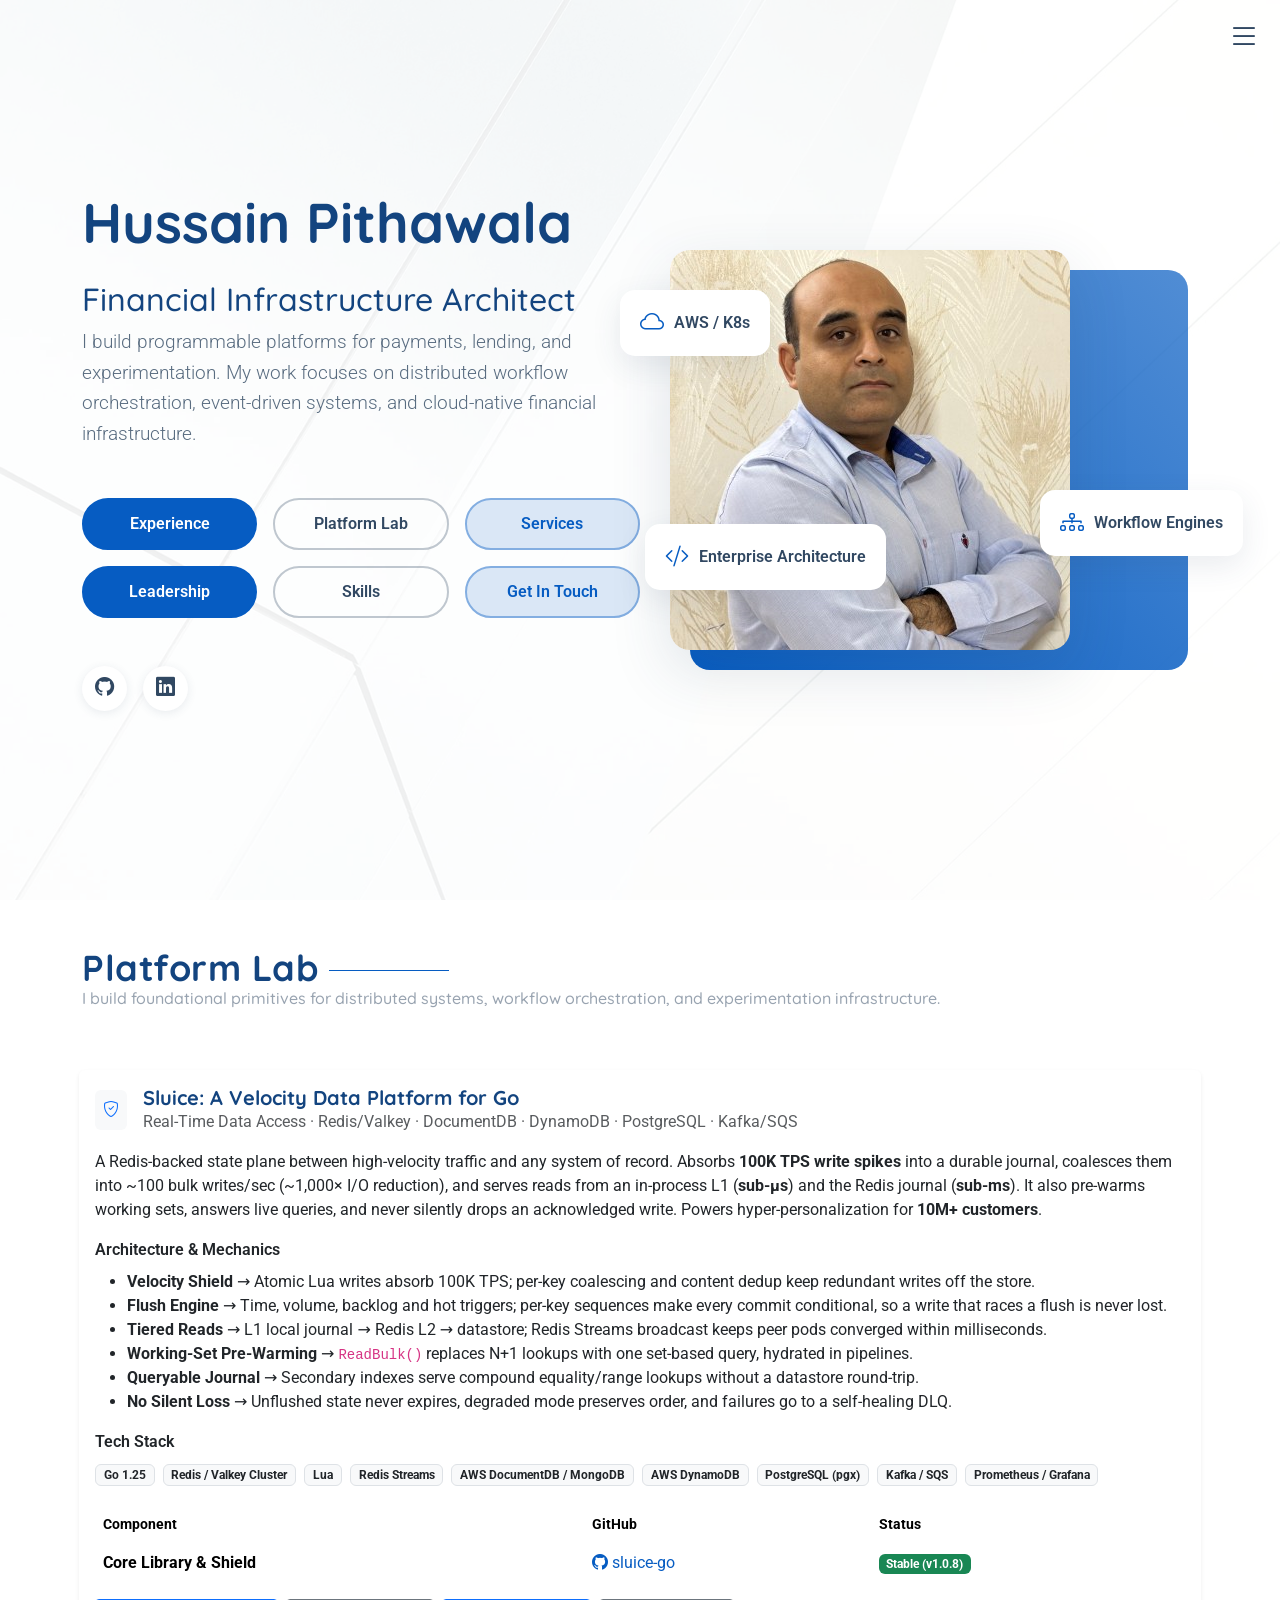
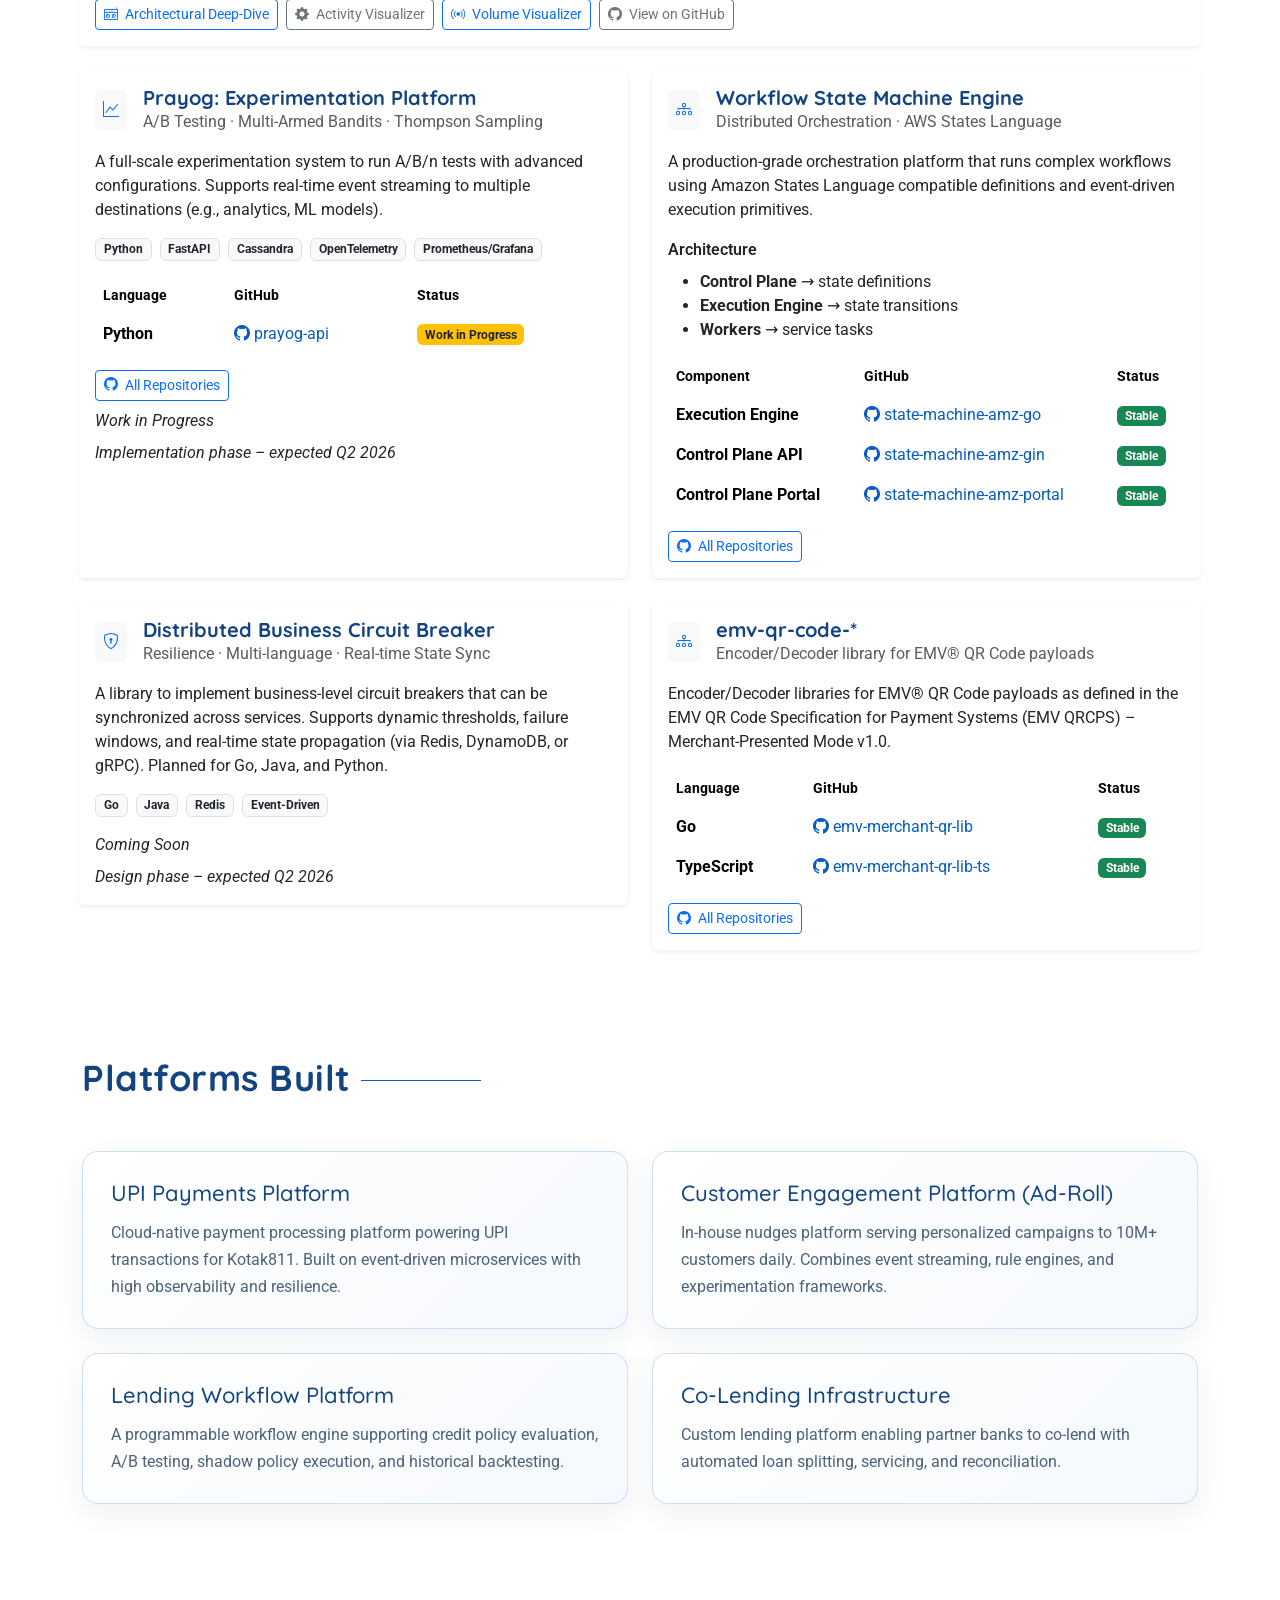
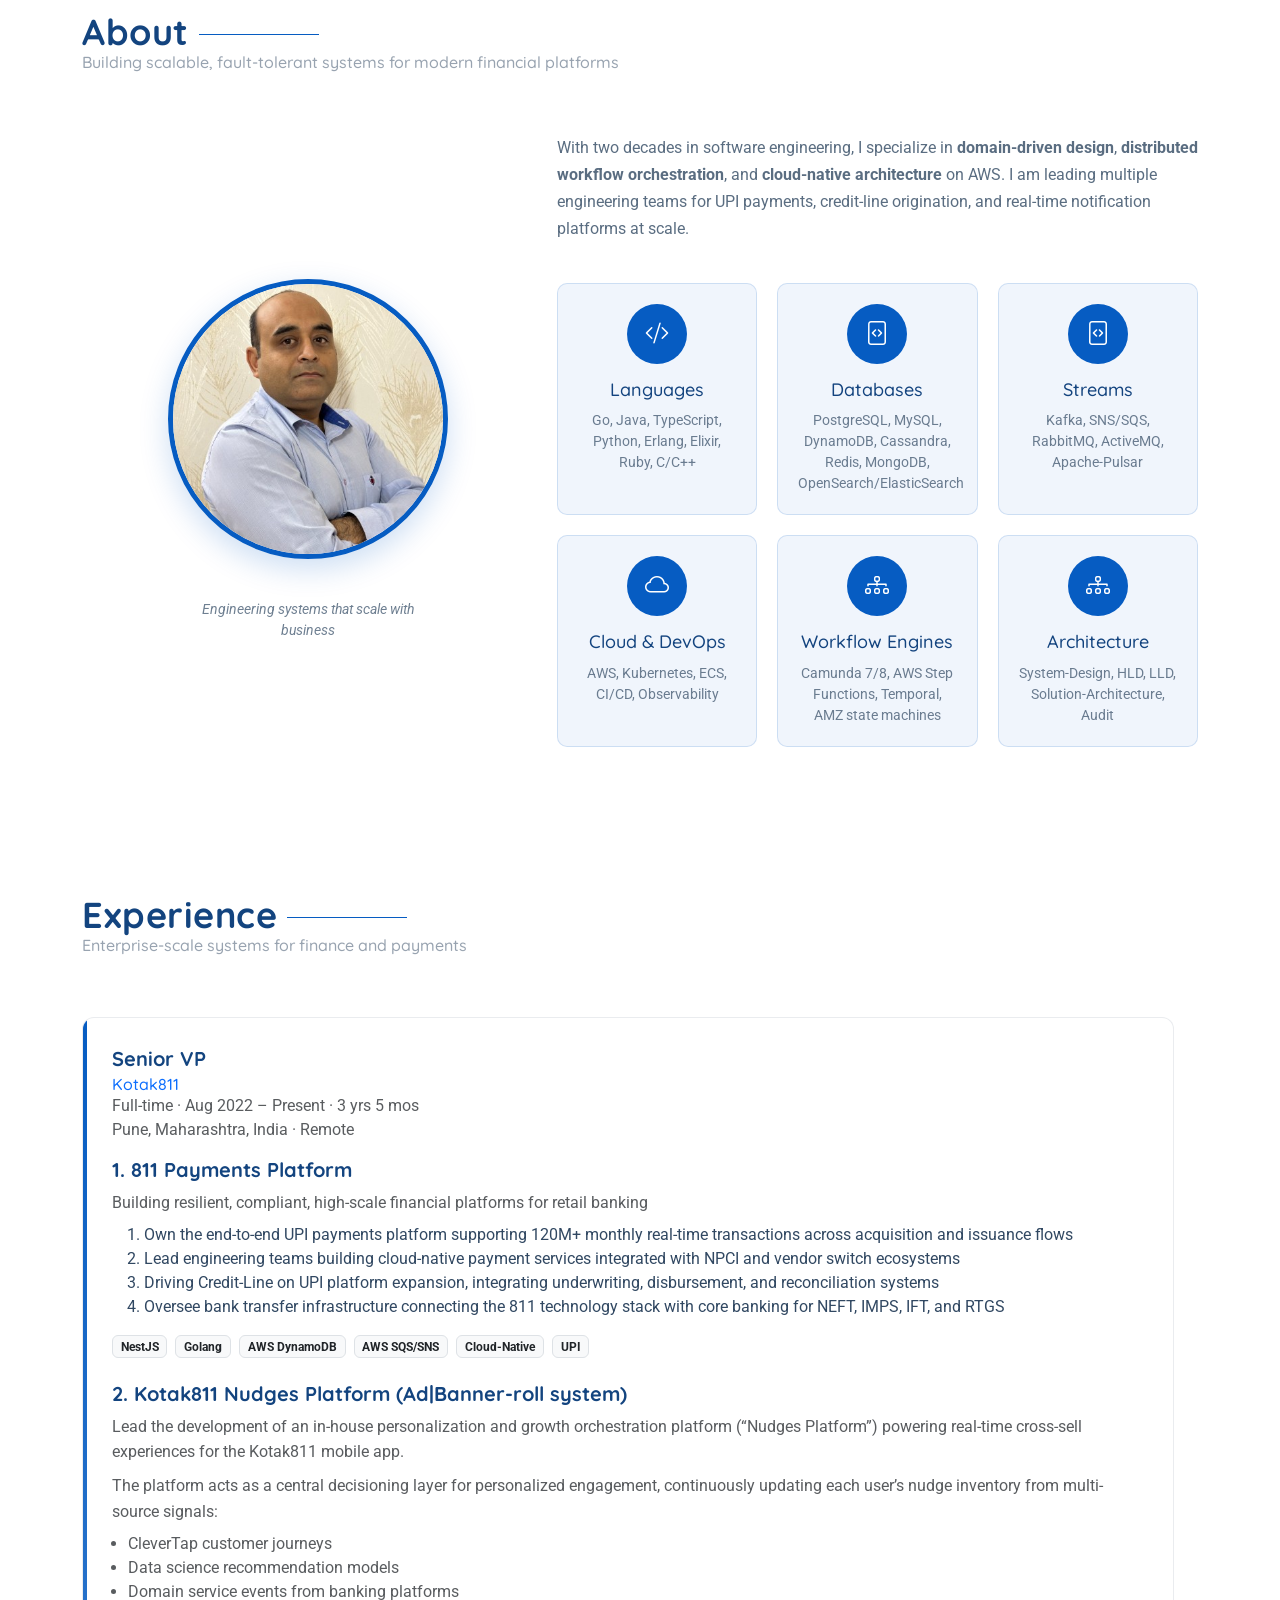
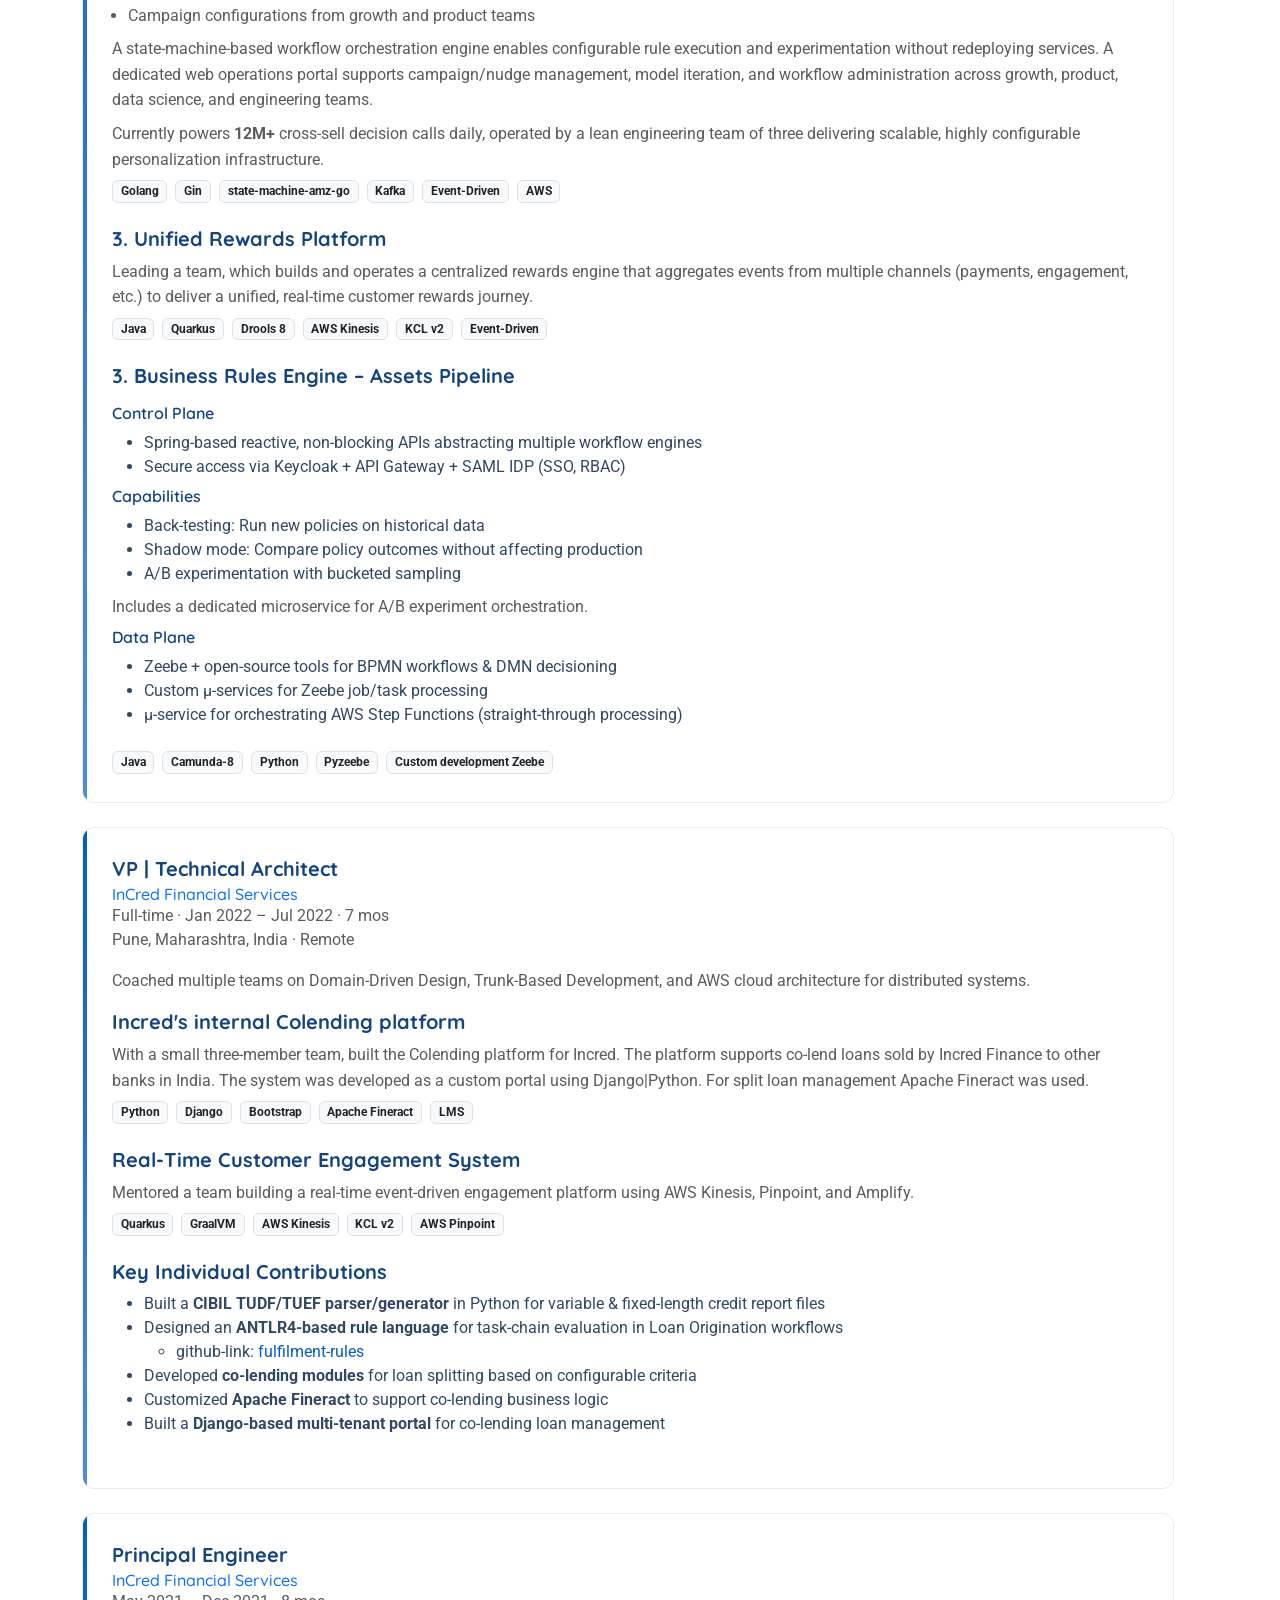
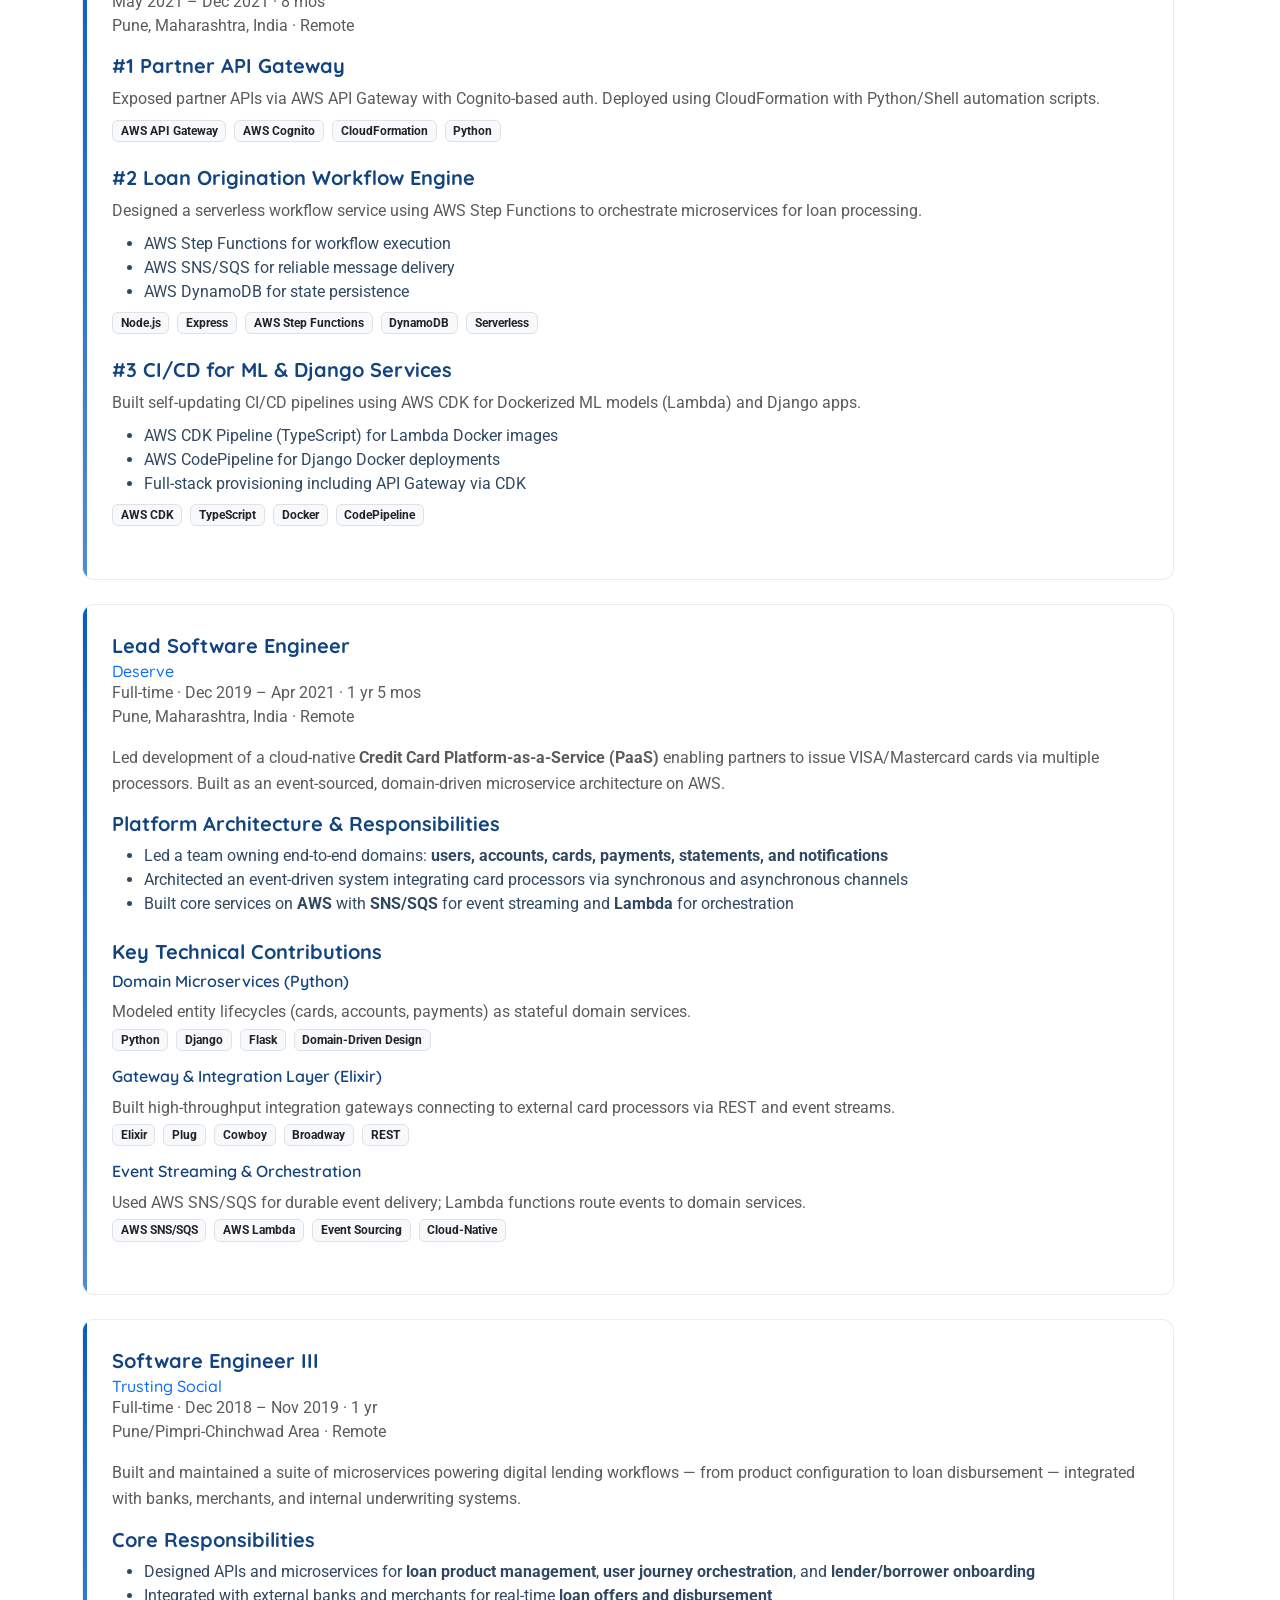
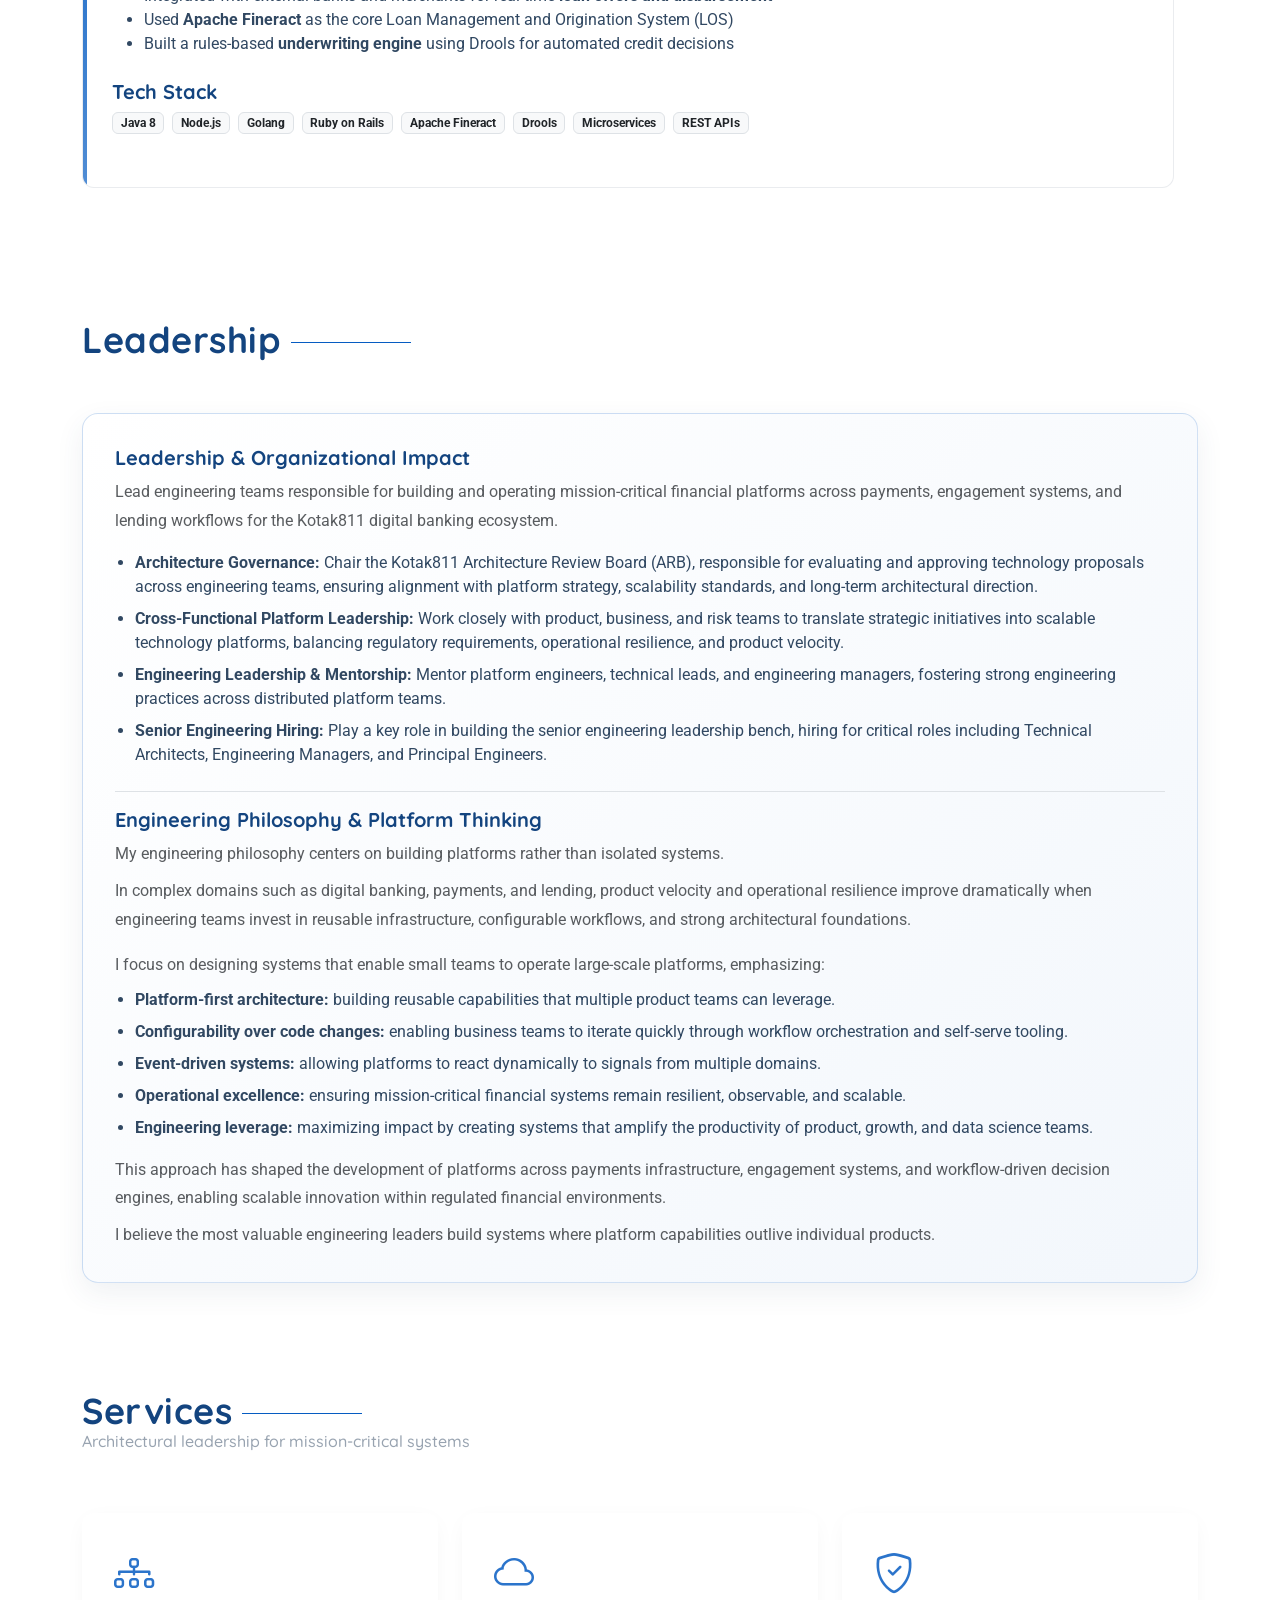
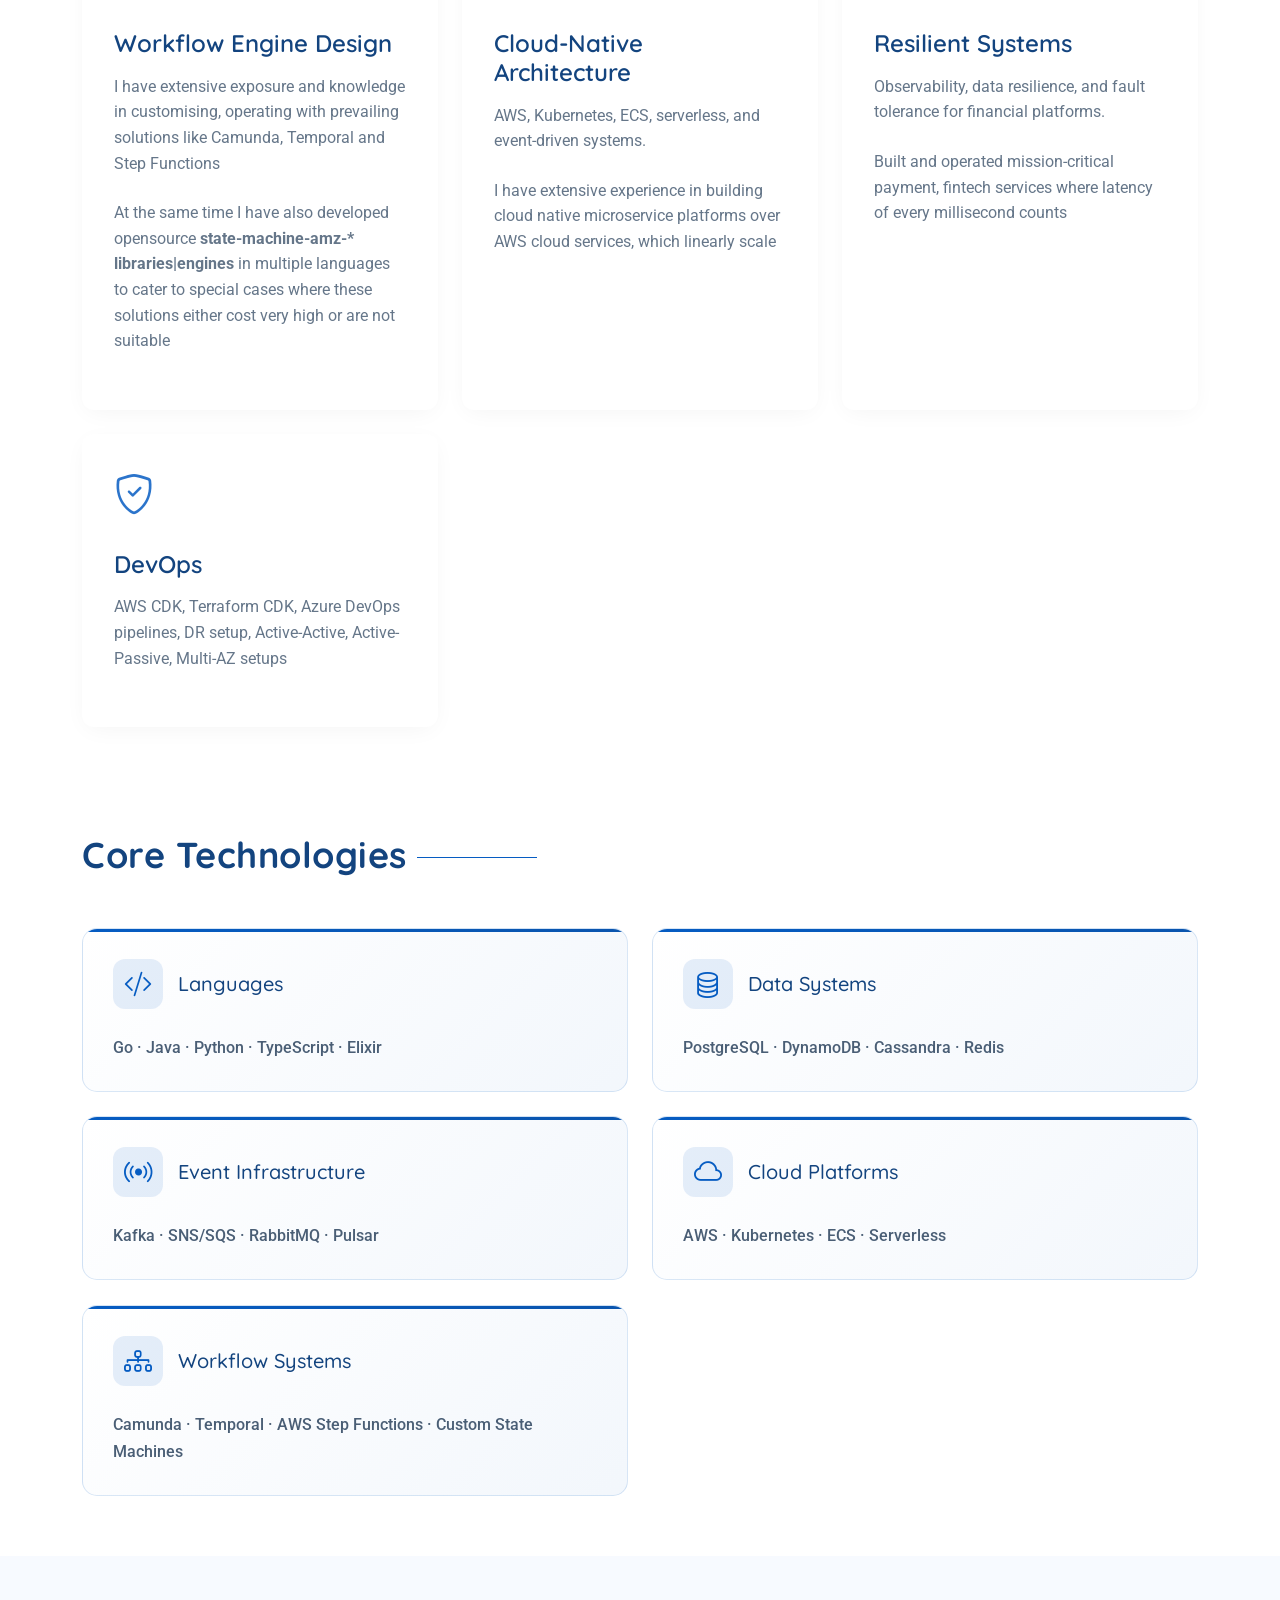
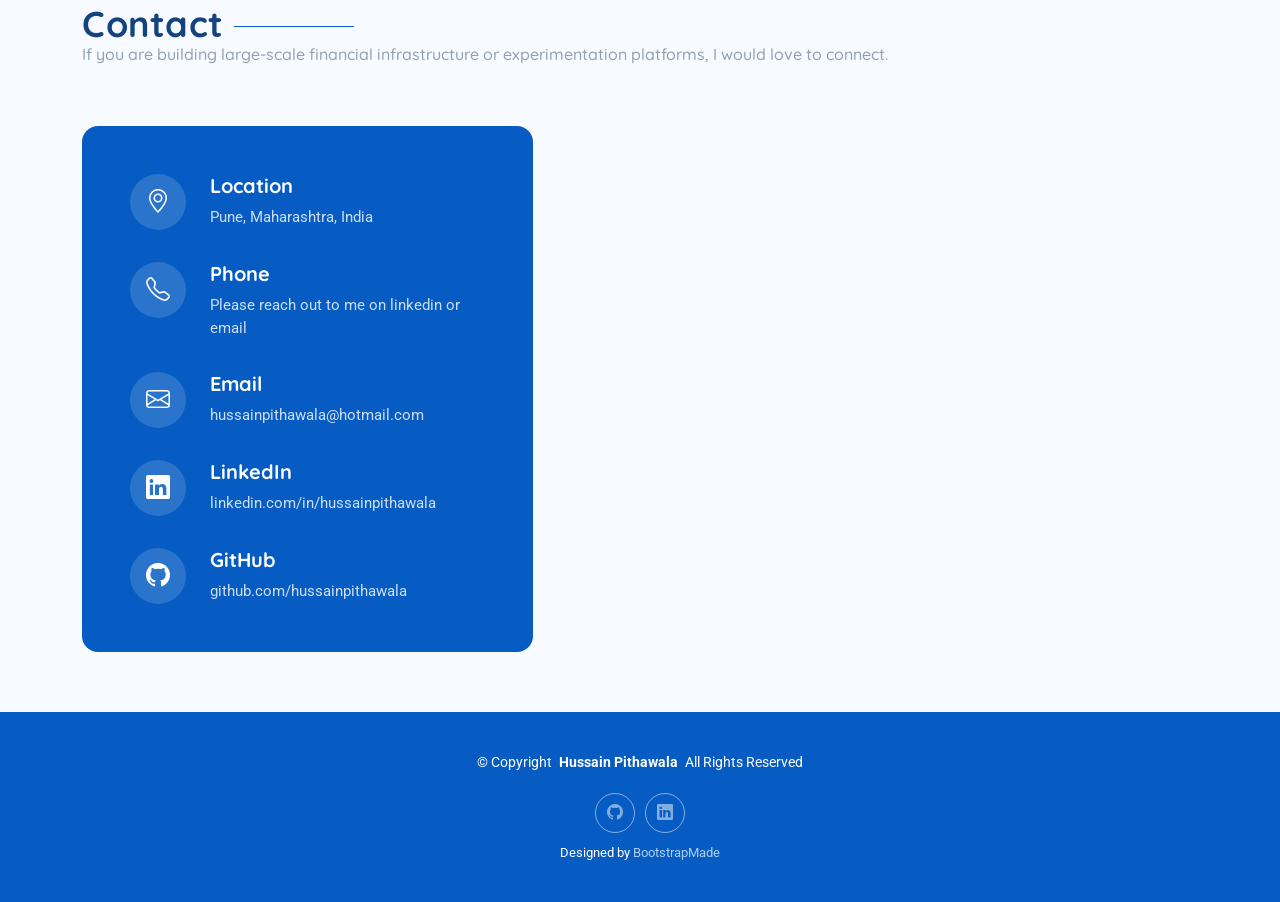
==== commit 16b9bcd4: "Update Sluice to v1.0.8: Expand datastore support, enhance durability, and optimize read/write paths" ====
--- a/index.html
+++ b/index.html
@@ -132,27 +132,30 @@
                                     </div>
                                 </div>
                                 <div>
-                                    <h5 class="fw-bold mb-0">Sluice: Velocity Shield &amp; Hot-State Journal</h5>
-                                    <p class="text-muted mb-0">Real-Time Data Access · Redis/Valkey · DocumentDB · Kafka/SQS</p>
+                                    <h5 class="fw-bold mb-0">Sluice: A Velocity Data Platform for Go</h5>
+                                    <p class="text-muted mb-0">Real-Time Data Access · Redis/Valkey · DocumentDB · DynamoDB · PostgreSQL · Kafka/SQS</p>
                                 </div>
                             </div>
 
                             <!-- ── Description ───────────────────────────────────────── -->
                             <p>
-                                A production-grade velocity shield and hot-state journal for document stores.
-                                Absorbs <strong>100K TPS write spikes</strong> into a Redis-backed state journal, coalesces them into
-                                ~100 <code>BulkWrite</code> calls/sec (~1,000× I/O reduction), and serves
-                                <strong>sub-millisecond reads</strong> for active sessions via Hot/Cold regimes.
+                                A Redis-backed state plane between high-velocity traffic and any system of record.
+                                Absorbs <strong>100K TPS write spikes</strong> into a durable journal, coalesces them into
+                                ~100 bulk writes/sec (~1,000× I/O reduction), and serves reads from an in-process L1
+                                (<strong>sub-µs</strong>) and the Redis journal (<strong>sub-ms</strong>). It also pre-warms
+                                working sets, answers live queries, and never silently drops an acknowledged write.
                                 Powers hyper-personalization for <strong>10M+ customers</strong>.
                             </p>
 
                             <!-- ── Architecture ──────────────────────────────────────── -->
                             <p class="fw-semibold mb-2">Architecture &amp; Mechanics</p>
                             <ul class="architecture-list">
-                                <li><strong>Velocity Shield</strong> → Atomic writes absorb 100K TPS; content dedup skips redundant payloads.</li>
-                                <li><strong>Flush Engine</strong> → Multi-trigger drain with two-phase commit; crash-safe by construction.</li>
-                                <li><strong>Hot/Cold Regime</strong> → <code>HotLoad()</code> promotes keys to sub-ms reads; silent demotion on expiry.</li>
-                                <li><strong>Queryable Journal</strong> → Secondary indexes serve compound lookups without a DB round-trip.</li>
+                                <li><strong>Velocity Shield</strong> → Atomic Lua writes absorb 100K TPS; per-key coalescing and content dedup keep redundant writes off the store.</li>
+                                <li><strong>Flush Engine</strong> → Time, volume, backlog and hot triggers; per-key sequences make every commit conditional, so a write that races a flush is never lost.</li>
+                                <li><strong>Tiered Reads</strong> → L1 local journal → Redis L2 → datastore; Redis Streams broadcast keeps peer pods converged within milliseconds.</li>
+                                <li><strong>Working-Set Pre-Warming</strong> → <code>ReadBulk()</code> replaces N+1 lookups with one set-based query, hydrated in pipelines.</li>
+                                <li><strong>Queryable Journal</strong> → Secondary indexes serve compound equality/range lookups without a datastore round-trip.</li>
+                                <li><strong>No Silent Loss</strong> → Unflushed state never expires, degraded mode preserves order, and failures go to a self-healing DLQ.</li>
                             </ul>
 
                             <!-- ── Tech stack ────────────────────────────────────────── -->
@@ -161,9 +164,12 @@
                                 <span class="badge bg-light text-dark border me-1 mb-1">Go 1.25</span>
                                 <span class="badge bg-light text-dark border me-1 mb-1">Redis / Valkey Cluster</span>
                                 <span class="badge bg-light text-dark border me-1 mb-1">Lua</span>
-                                <span class="badge bg-light text-dark border me-1 mb-1">AWS DocumentDB</span>
-                                <span class="badge bg-light text-dark border me-1 mb-1">MongoDB v2 Driver</span>
+                                <span class="badge bg-light text-dark border me-1 mb-1">Redis Streams</span>
+                                <span class="badge bg-light text-dark border me-1 mb-1">AWS DocumentDB / MongoDB</span>
+                                <span class="badge bg-light text-dark border me-1 mb-1">AWS DynamoDB</span>
+                                <span class="badge bg-light text-dark border me-1 mb-1">PostgreSQL (pgx)</span>
                                 <span class="badge bg-light text-dark border me-1 mb-1">Kafka / SQS</span>
+                                <span class="badge bg-light text-dark border me-1 mb-1">Prometheus / Grafana</span>
                             </div>
 
                             <!-- ── Components table ──────────────────────────────────── -->
@@ -184,7 +190,7 @@
                                                 <i class="bi bi-github"></i> sluice-go
                                             </a>
                                         </td>
-                                        <td><span class="badge bg-success">Stable (v1.0.7)</span></td>
+                                        <td><span class="badge bg-success">Stable (v1.0.8)</span></td>
                                     </tr>
                                     </tbody>
                                 </table>
